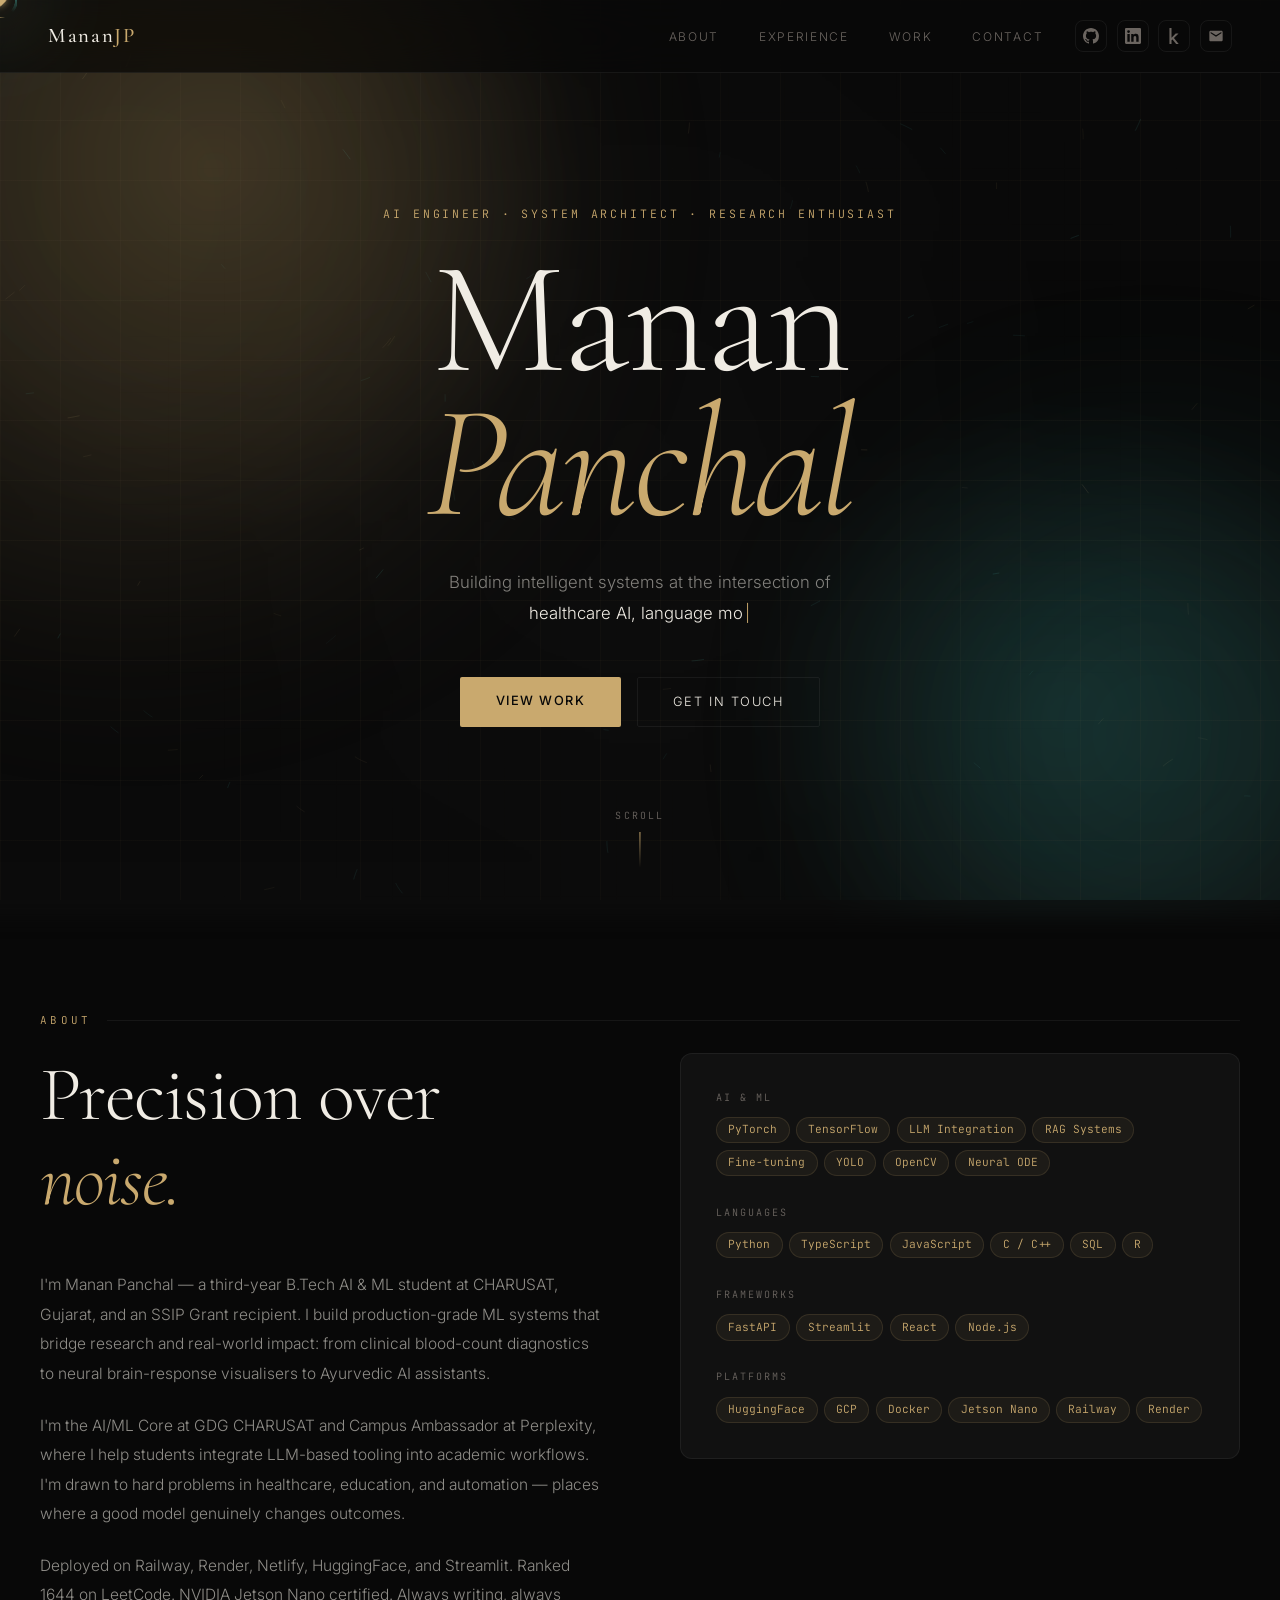
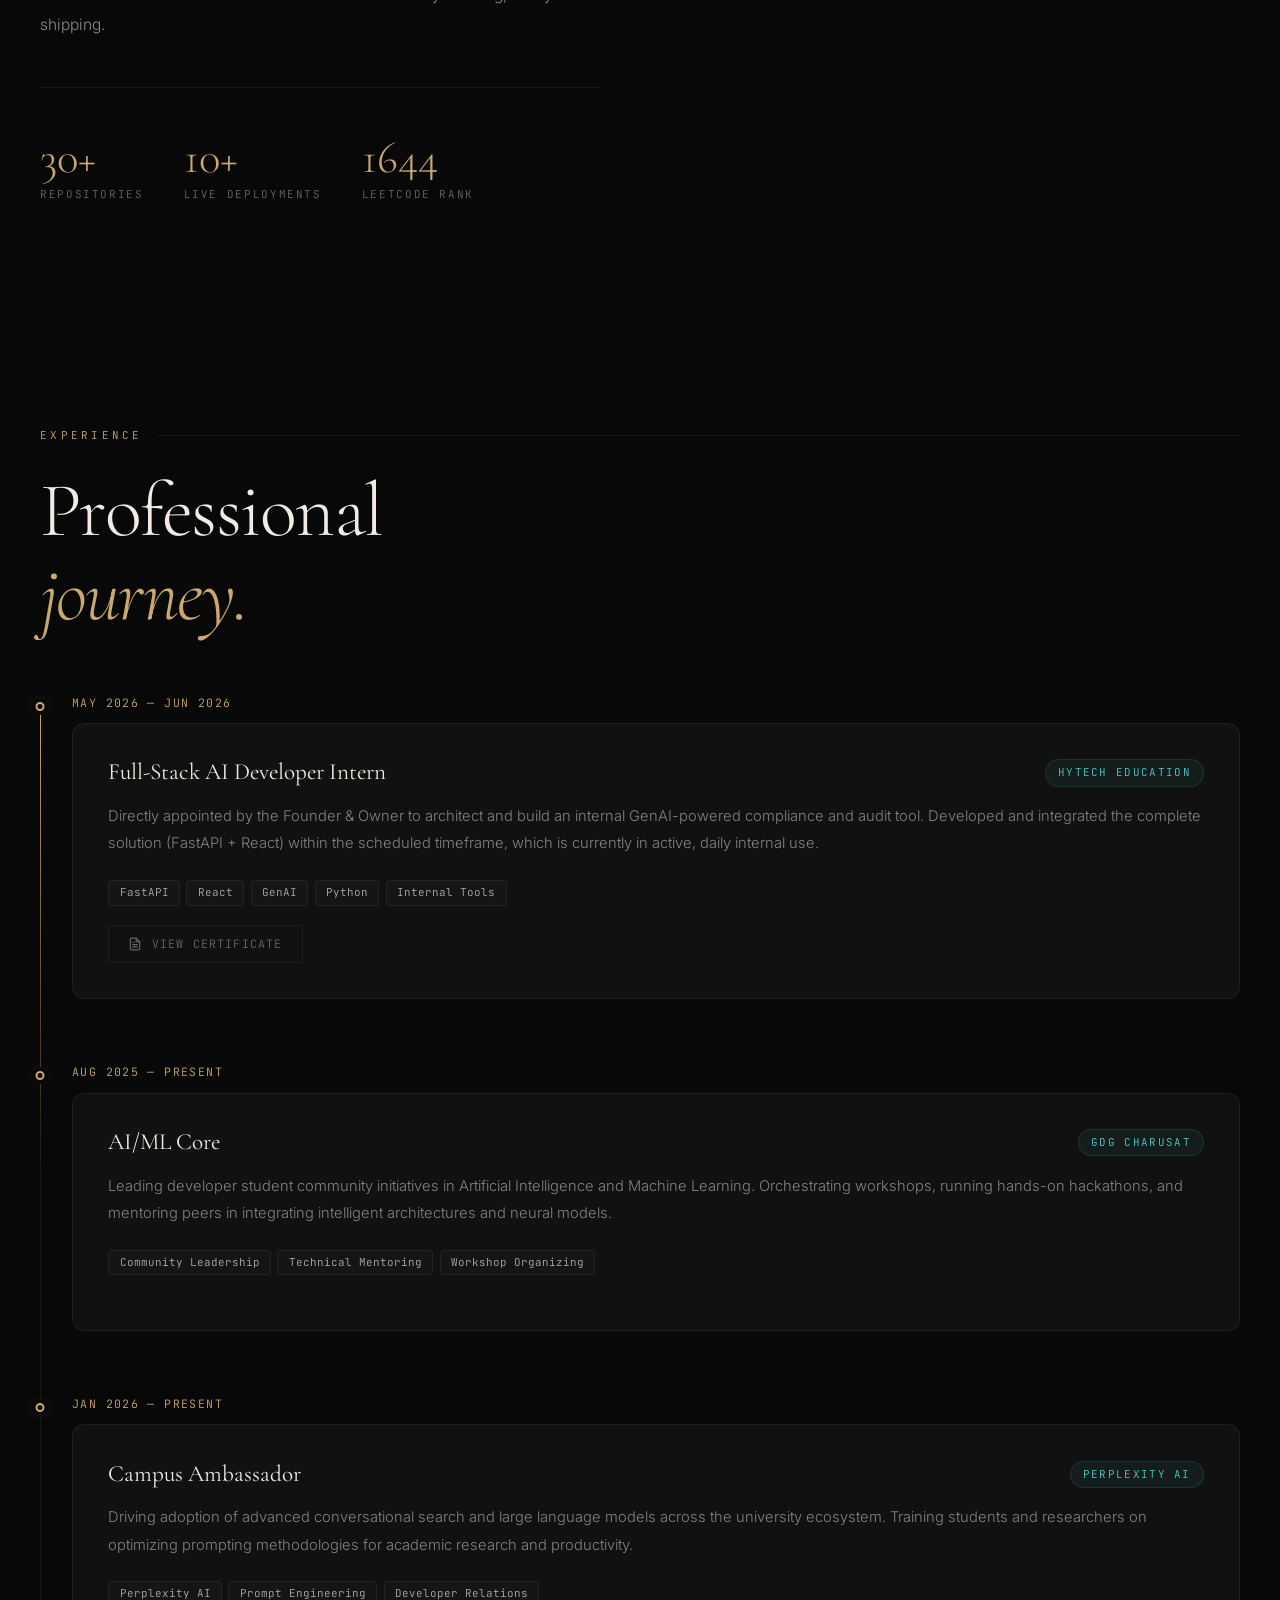
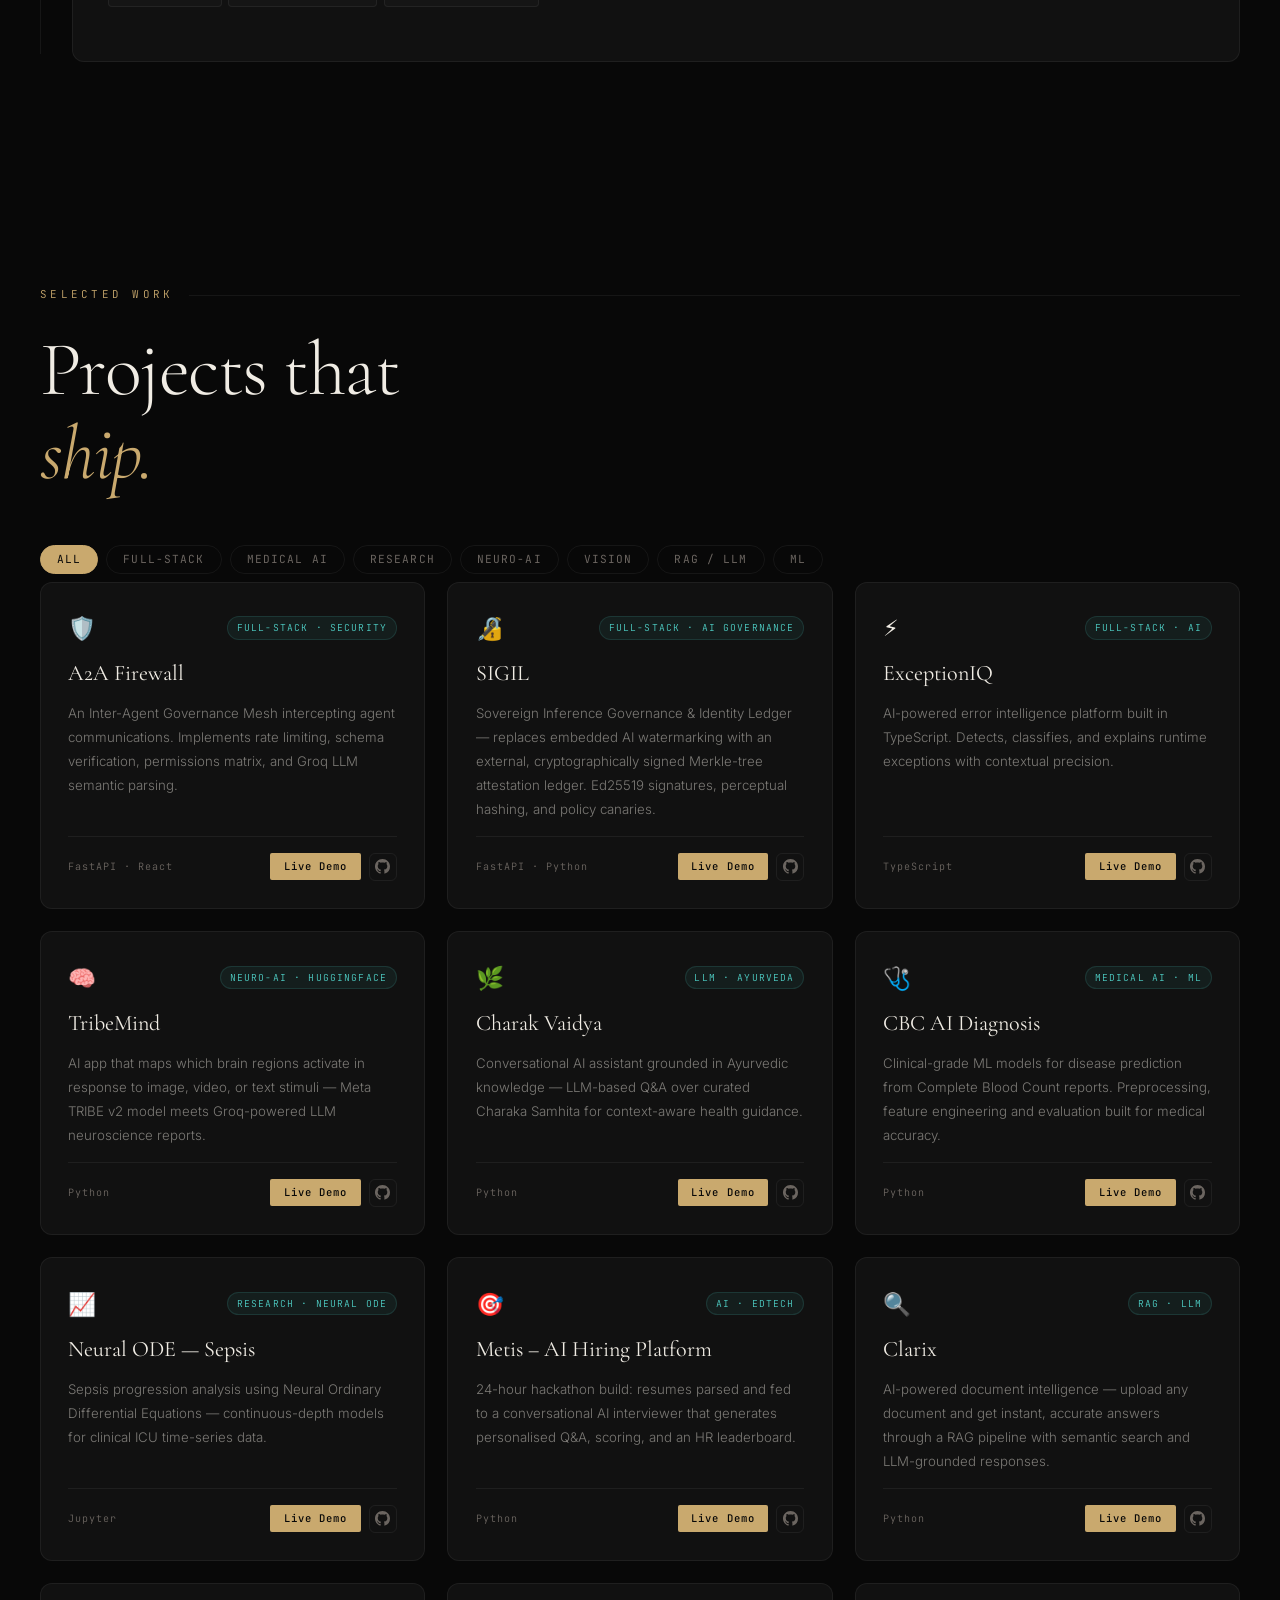
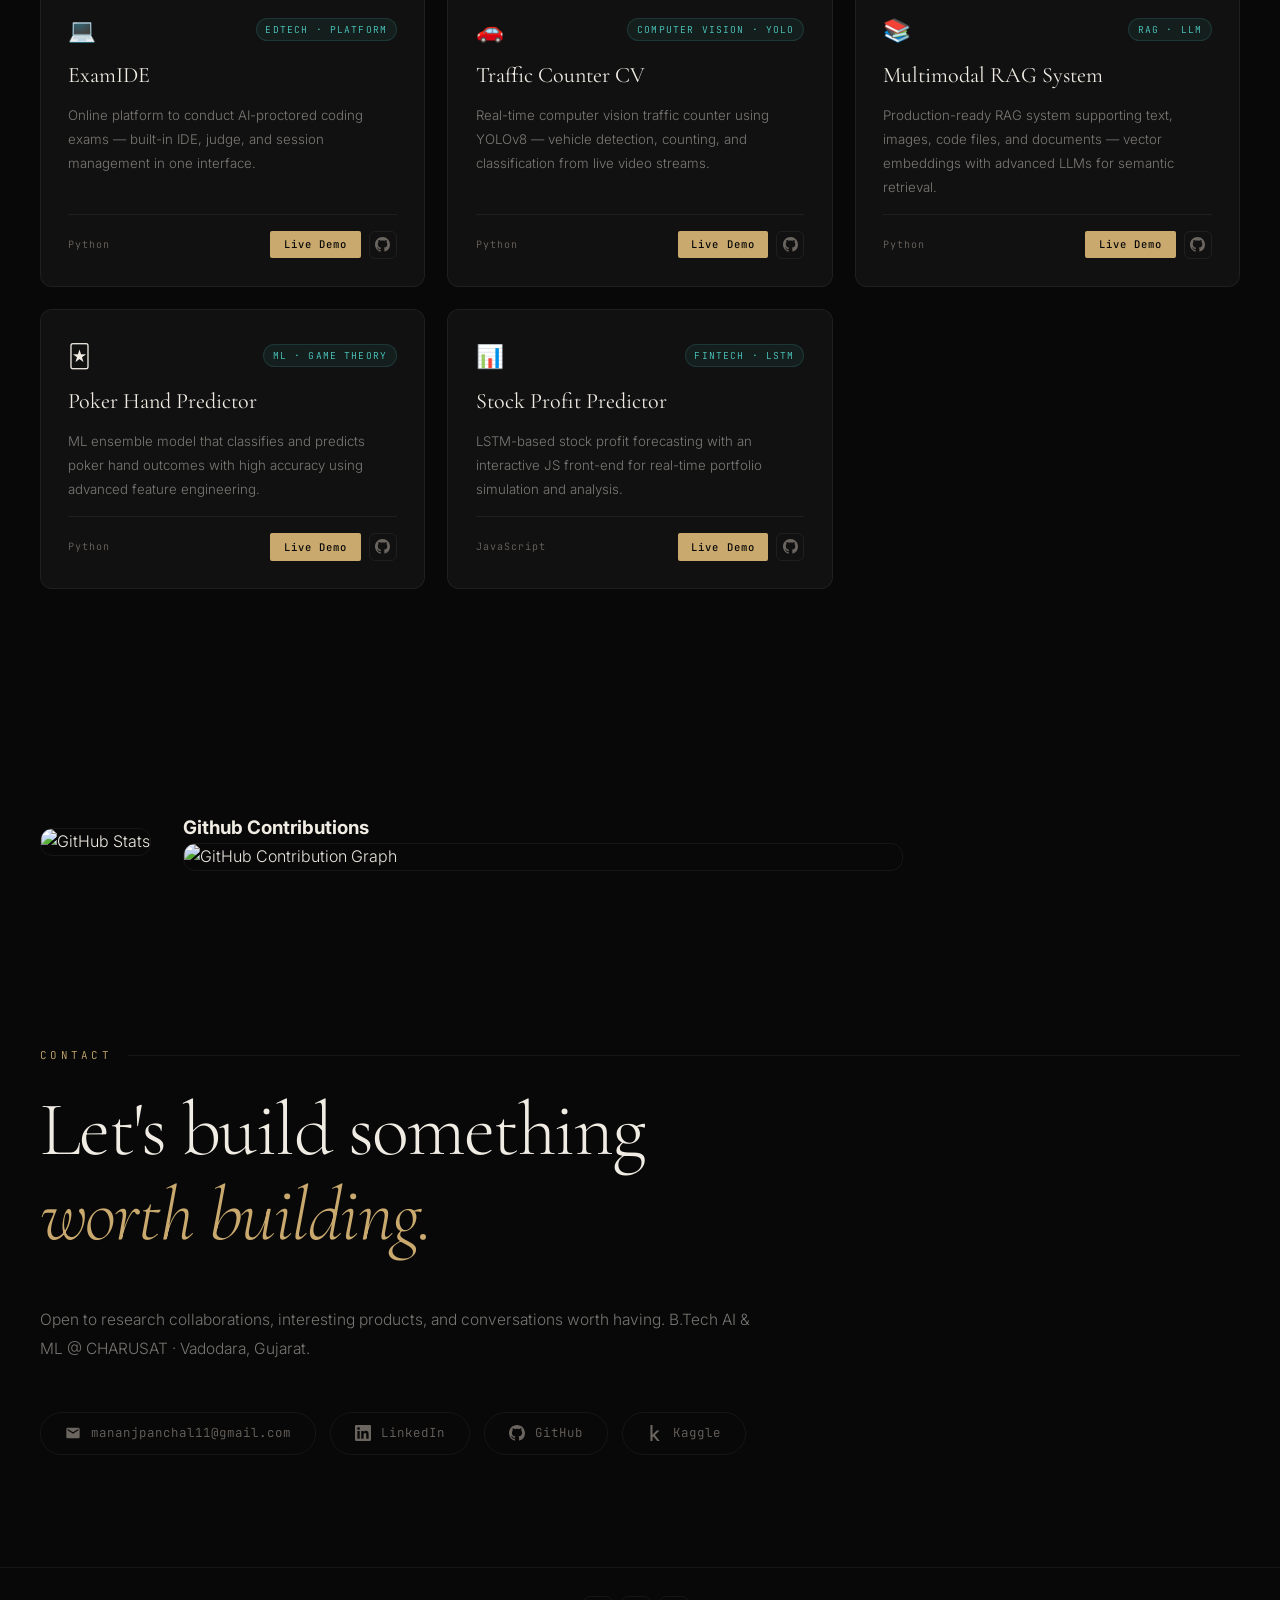
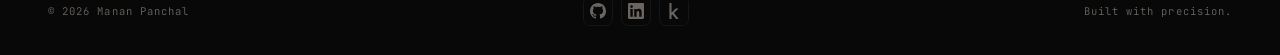
==== index.html @ 430de94e "feat: redesign cursor with rotating diamond shapes and fading particle trail" ====
<!DOCTYPE html>
<html lang="en">
<head>
  <meta charset="UTF-8"/>
  <meta name="viewport" content="width=device-width, initial-scale=1.0"/>
  <title>Manan Panchal — AI Engineer</title>
  <link rel="preconnect" href="https://fonts.googleapis.com"/>
  <link rel="preconnect" href="https://fonts.gstatic.com" crossorigin/>
  <link href="https://fonts.googleapis.com/css2?family=Cormorant+Garamond:ital,wght@0,300;0,400;0,500;0,600;1,300;1,400&family=Inter:wght@300;400;500;600&family=JetBrains+Mono:wght@300;400&display=swap" rel="stylesheet"/>
  <link rel="stylesheet" href="assets/style.css"/>
</head>
<body>

  <!-- PRELOADER -->
  <div id="preloader">
    <div class="pre-inner">
      <div class="pre-monogram">MJP</div>
      <div class="pre-line"></div>
    </div>
  </div>

  <!-- CURSOR -->
  <div id="cursor-dot"></div>
  <div id="cursor-ring"></div>
  <div id="cursor-glow"></div>
  <canvas id="cursor-trail-canvas"></canvas>

  <!-- NAV -->
  <nav id="nav">
    <div class="nav-logo">Manan<span>JP</span></div>
    <ul class="nav-links">
      <li><a href="#about">About</a></li>
      <li><a href="#experience">Experience</a></li>
      <li><a href="#projects">Work</a></li>
      <li><a href="#contact">Contact</a></li>
    </ul>
    <div class="nav-social">
      <a href="https://github.com/mananjp" target="_blank" class="nav-icon-link" title="GitHub"><svg width="16" height="16" viewBox="0 0 24 24" fill="currentColor"><path d="M12 0C5.37 0 0 5.37 0 12c0 5.31 3.435 9.795 8.205 11.385.6.105.825-.255.825-.57 0-.285-.015-1.23-.015-2.235-3.015.555-3.795-.735-4.035-1.41-.135-.345-.72-1.41-1.23-1.695-.42-.225-1.02-.78-.015-.795.945-.015 1.62.87 1.845 1.23 1.08 1.815 2.805 1.305 3.495.99.105-.78.42-1.305.765-1.605-2.67-.3-5.46-1.335-5.46-5.925 0-1.305.465-2.385 1.23-3.225-.12-.3-.54-1.53.12-3.18 0 0 1.005-.315 3.3 1.23.96-.27 1.98-.405 3-.405s2.04.135 3 .405c2.295-1.56 3.3-1.23 3.3-1.23.66 1.65.24 2.88.12 3.18.765.84 1.23 1.905 1.23 3.225 0 4.605-2.805 5.625-5.475 5.925.435.375.81 1.095.81 2.22 0 1.605-.015 2.895-.015 3.3 0 .315.225.69.825.57A12.02 12.02 0 0 0 24 12c0-6.63-5.37-12-12-12z"/></svg></a>
      <a href="https://www.linkedin.com/in/manan-panchal-623516373/" target="_blank" class="nav-icon-link" title="LinkedIn"><svg width="16" height="16" viewBox="0 0 24 24" fill="currentColor"><path d="M20.447 20.452h-3.554v-5.569c0-1.328-.027-3.037-1.852-3.037-1.853 0-2.136 1.445-2.136 2.939v5.667H9.351V9h3.414v1.561h.046c.477-.9 1.637-1.85 3.37-1.85 3.601 0 4.267 2.37 4.267 5.455v6.286zM5.337 7.433a2.062 2.062 0 0 1-2.063-2.065 2.064 2.064 0 1 1 2.063 2.065zm1.782 13.019H3.555V9h3.564v11.452zM22.225 0H1.771C.792 0 0 .774 0 1.729v20.542C0 23.227.792 24 1.771 24h20.451C23.2 24 24 23.227 24 22.271V1.729C24 .774 23.2 0 22.222 0h.003z"/></svg></a>
      <a href="https://www.kaggle.com/mananpanchal18" target="_blank" class="nav-icon-link" title="Kaggle"><svg width="16" height="16" viewBox="0 0 24 24" fill="currentColor"><path d="M18.825 23.859c-.022.092-.117.141-.281.141h-3.139c-.187 0-.351-.082-.492-.248l-5.178-6.589-1.448 1.374v5.111c0 .235-.117.352-.351.352H5.505c-.236 0-.354-.117-.354-.352V.353c0-.233.118-.353.354-.353h2.431c.234 0 .351.12.351.353v14.343l6.203-6.272c.165-.165.33-.246.495-.246h3.239c.144 0 .236.06.285.18.046.149.034.255-.036.315l-6.555 6.344 6.836 8.507c.095.104.117.208.07.336z"/></svg></a>
      <a href="mailto:mananjpanchal11@gmail.com" class="nav-icon-link" title="Email"><svg width="16" height="16" viewBox="0 0 24 24" fill="currentColor"><path d="M20 4H4c-1.1 0-2 .9-2 2v12c0 1.1.9 2 2 2h16c1.1 0 2-.9 2-2V6c0-1.1-.9-2-2-2zm0 4l-8 5-8-5V6l8 5 8-5v2z"/></svg></a>
    </div>
    <div class="nav-progress" id="nav-progress"></div>
  </nav>

  <!-- HERO -->
  <section id="hero">
    <div class="hero-bg">
      <div class="hero-orb hero-orb-1"></div>
      <div class="hero-orb hero-orb-2"></div>
      <div class="hero-grid"></div>
      <canvas id="trajectory-canvas"></canvas>
    </div>
    <div class="hero-content">
      <p class="hero-eyebrow reveal">AI Engineer · System Architect · Research Enthusiast</p>
      <h1 class="hero-name reveal">
        <span class="name-line">Manan</span>
        <span class="name-line italic">Panchal</span>
      </h1>
      <p class="hero-tagline reveal">
        Building intelligent systems at the intersection of<br/>
        <em><span id="typewriter-text"></span><span class="typewriter-cursor">|</span></em>
      </p>
      <div class="hero-cta reveal">
        <a href="#projects" class="btn-primary">View Work</a>
        <a href="#contact" class="btn-ghost">Get in Touch</a>
      </div>
    </div>
    <!-- scroll indicator OUTSIDE hero-content, fixed at bottom of section -->
    <div class="hero-scroll" id="hero-scroll">
      <span>Scroll</span>
      <div class="scroll-line"></div>
    </div>
  </section>

  <!-- ABOUT -->
  <section id="about">
    <div class="container">
      <div class="section-label reveal">About</div>
      <div class="about-grid">
        <div class="about-left reveal">
          <h2 class="section-title">Precision over<br/><em>noise.</em></h2>
          <p class="about-body">
            I'm Manan Panchal — a third-year B.Tech AI &amp; ML student at CHARUSAT, Gujarat,
            and an SSIP Grant recipient. I build production-grade ML systems that bridge research 
            and real-world impact: from clinical blood-count diagnostics to neural brain-response 
            visualisers to Ayurvedic AI assistants.
          </p>
          <p class="about-body">
            I'm the AI/ML Core at GDG CHARUSAT and Campus Ambassador at Perplexity, 
            where I help students integrate LLM-based tooling into academic workflows. 
            I'm drawn to hard problems in healthcare, education, and automation — 
            places where a good model genuinely changes outcomes.
          </p>
          <p class="about-body">
            Deployed on Railway, Render, Netlify, HuggingFace, and Streamlit. 
            Ranked 1644 on LeetCode. NVIDIA Jetson Nano certified. 
            Always writing, always shipping.
          </p>
          <div class="about-stats">
            <div class="stat"><span class="stat-n">30+</span><span class="stat-l">Repositories</span></div>
            <div class="stat"><span class="stat-n">10+</span><span class="stat-l">Live Deployments</span></div>
            <div class="stat"><span class="stat-n">1644</span><span class="stat-l">LeetCode Rank</span></div>
          </div>
        </div>
        <div class="about-right reveal">
          <div class="skills-block">
            <div class="skill-group">
              <span class="skill-label">AI &amp; ML</span>
              <div class="skill-tags">
                <span>PyTorch</span><span>TensorFlow</span><span>LLM Integration</span>
                <span>RAG Systems</span><span>Fine-tuning</span><span>YOLO</span>
                <span>OpenCV</span><span>Neural ODE</span>
              </div>
            </div>
            <div class="skill-group">
              <span class="skill-label">Languages</span>
              <div class="skill-tags">
                <span>Python</span><span>TypeScript</span><span>JavaScript</span>
                <span>C / C++</span><span>SQL</span><span>R</span>
              </div>
            </div>
            <div class="skill-group">
              <span class="skill-label">Frameworks</span>
              <div class="skill-tags">
                <span>FastAPI</span><span>Streamlit</span><span>React</span><span>Node.js</span>
              </div>
            </div>
            <div class="skill-group">
              <span class="skill-label">Platforms</span>
              <div class="skill-tags">
                <span>HuggingFace</span><span>GCP</span><span>Docker</span>
                <span>Jetson Nano</span><span>Railway</span><span>Render</span>
              </div>
            </div>
          </div>
        </div>
      </div>
    </div>
  </section>

  <!-- EXPERIENCE -->
  <section id="experience">
    <div class="container">
      <div class="section-label reveal">Experience</div>
      <h2 class="section-title reveal">Professional<br/><em>journey.</em></h2>
      
      <div class="timeline">
        
        <div class="timeline-item reveal">
          <div class="timeline-date">May 2026 — Jun 2026</div>
          <div class="timeline-dot"></div>
          <div class="timeline-content">
            <div class="timeline-header">
              <h3 class="role-title">Full-Stack AI Developer Intern</h3>
              <span class="company-name">Hytech Education</span>
            </div>
            <p class="role-desc">
              Directly appointed by the Founder & Owner to architect and build an internal GenAI-powered compliance and audit tool. Developed and integrated the complete solution (FastAPI + React) within the scheduled timeframe, which is currently in active, daily internal use.
            </p>
            <div class="role-skills">
              <span>FastAPI</span><span>React</span><span>GenAI</span><span>Python</span><span>Internal Tools</span>
            </div>
            <a href="https://drive.google.com/file/d/1mhoMaLVXOAMgnhb_8Mvf5dLk30owRSHE/view?usp=sharing" target="_blank" class="btn-cert">
              <svg width="14" height="14" viewBox="0 0 24 24" fill="none" stroke="currentColor" stroke-width="2" stroke-linecap="round" stroke-linejoin="round"><path d="M14 2H6a2 2 0 0 0-2 2v16a2 2 0 0 0 2 2h12a2 2 0 0 0 2-2V8z"/><polyline points="14 2 14 8 20 8"/><line x1="16" y1="13" x2="8" y2="13"/><line x1="16" y1="17" x2="8" y2="17"/><polyline points="10 9 9 9 8 9"/></svg>
              View Certificate
            </a>
          </div>
        </div>

        <div class="timeline-item reveal">
          <div class="timeline-date">Aug 2025 — Present</div>
          <div class="timeline-dot"></div>
          <div class="timeline-content">
            <div class="timeline-header">
              <h3 class="role-title">AI/ML Core</h3>
              <span class="company-name">GDG CHARUSAT</span>
            </div>
            <p class="role-desc">
              Leading developer student community initiatives in Artificial Intelligence and Machine Learning. Orchestrating workshops, running hands-on hackathons, and mentoring peers in integrating intelligent architectures and neural models.
            </p>
            <div class="role-skills">
              <span>Community Leadership</span><span>Technical Mentoring</span><span>Workshop Organizing</span>
            </div>
          </div>
        </div>

        <div class="timeline-item reveal">
          <div class="timeline-date">Jan 2026 — Present</div>
          <div class="timeline-dot"></div>
          <div class="timeline-content">
            <div class="timeline-header">
              <h3 class="role-title">Campus Ambassador</h3>
              <span class="company-name">Perplexity AI</span>
            </div>
            <p class="role-desc">
              Driving adoption of advanced conversational search and large language models across the university ecosystem. Training students and researchers on optimizing prompting methodologies for academic research and productivity.
            </p>
            <div class="role-skills">
              <span>Perplexity AI</span><span>Prompt Engineering</span><span>Developer Relations</span>
            </div>
          </div>
        </div>

      </div>
    </div>
  </section>

  <!-- PROJECTS -->
  <section id="projects">
    <div class="container">
      <div class="section-label reveal">Selected Work</div>
      <h2 class="section-title reveal">Projects that<br/><em>ship.</em></h2>
      <div class="filter-bar reveal">
        <button class="filter-btn active" data-filter="all">All</button>
        <button class="filter-btn" data-filter="full-stack">Full-Stack</button>
        <button class="filter-btn" data-filter="medical">Medical AI</button>
        <button class="filter-btn" data-filter="research">Research</button>
        <button class="filter-btn" data-filter="neuro-ai">Neuro-AI</button>
        <button class="filter-btn" data-filter="computer">Vision</button>
        <button class="filter-btn" data-filter="rag">RAG / LLM</button>
        <button class="filter-btn" data-filter="ml">ML</button>
           <div class="projects-grid" id="projects-grid">
        
        <div class="project-card" data-category="full-stack" style="animation-delay:0.0s">
          <div class="card-inner">
            <div class="card-header">
              <span class="card-icon">🛡️</span>
              <span class="card-tag">Full-Stack · Security</span>
            </div>
            <h3 class="card-title">A2A Firewall</h3>
            <p class="card-desc">An Inter-Agent Governance Mesh intercepting agent communications. Implements rate limiting, schema verification, permissions matrix, and Groq LLM semantic parsing.</p>
            <div class="card-footer">
              <span class="card-lang">FastAPI · React</span>
              <div class="card-links">
                <a href="https://a2a-firewall.onrender.com/" target="_blank" class="btn-live">Live Demo</a>
                <a href="https://github.com/mananjp/a2a-firewall" target="_blank" class="btn-gh" aria-label="GitHub">
                  <svg width="15" height="15" viewBox="0 0 24 24" fill="currentColor"><path d="M12 0C5.37 0 0 5.37 0 12c0 5.31 3.435 9.795 8.205 11.385.6.105.825-.255.825-.57 0-.285-.015-1.23-.015-2.235-3.015.555-3.795-.735-4.035-1.41-.135-.345-.72-1.41-1.23-1.695-.42-.225-1.02-.78-.015-.795.945-.015 1.62.87 1.845 1.23 1.08 1.815 2.805 1.305 3.495.99.105-.78.42-1.305.765-1.605-2.67-.3-5.46-1.335-5.46-5.925 0-1.305.465-2.385 1.23-3.225-.12-.3-.54-1.53.12-3.18 0 0 1.005-.315 3.3 1.23.96-.27 1.98-.405 3-.405s2.04.135 3 .405c2.295-1.56 3.3-1.23 3.3-1.23.66 1.65.24 2.88.12 3.18.765.84 1.23 1.905 1.23 3.225 0 4.605-2.805 5.625-5.475 5.925.435.375.81 1.095.81 2.22 0 1.605-.015 2.895-.015 3.3 0 .315.225.69.825.57A12.02 12.02 0 0 0 24 12c0-6.63-5.37-12-12-12z"/></svg>
                </a>
              </div>
            </div>
          </div>
        </div>

        <div class="project-card" data-category="full-stack" style="animation-delay:0.06s">
          <div class="card-inner">
            <div class="card-header">
              <span class="card-icon">🔏</span>
              <span class="card-tag">Full-Stack · AI Governance</span>
            </div>
            <h3 class="card-title">SIGIL</h3>
            <p class="card-desc">Sovereign Inference Governance & Identity Ledger — replaces embedded AI watermarking with an external, cryptographically signed Merkle-tree attestation ledger. Ed25519 signatures, perceptual hashing, and policy canaries.</p>
            <div class="card-footer">
              <span class="card-lang">FastAPI · Python</span>
              <div class="card-links">
                <a href="https://sigil-project-latest.onrender.com/" target="_blank" class="btn-live">Live Demo</a>
                <a href="https://github.com/mananjp/sigil-project" target="_blank" class="btn-gh" aria-label="GitHub">
                  <svg width="15" height="15" viewBox="0 0 24 24" fill="currentColor"><path d="M12 0C5.37 0 0 5.37 0 12c0 5.31 3.435 9.795 8.205 11.385.6.105.825-.255.825-.57 0-.285-.015-1.23-.015-2.235-3.015.555-3.795-.735-4.035-1.41-.135-.345-.72-1.41-1.23-1.695-.42-.225-1.02-.78-.015-.795.945-.015 1.62.87 1.845 1.23 1.08 1.815 2.805 1.305 3.495.99.105-.78.42-1.305.765-1.605-2.67-.3-5.46-1.335-5.46-5.925 0-1.305.465-2.385 1.23-3.225-.12-.3-.54-1.53.12-3.18 0 0 1.005-.315 3.3 1.23.96-.27 1.98-.405 3-.405s2.04.135 3 .405c2.295-1.56 3.3-1.23 3.3-1.23.66 1.65.24 2.88.12 3.18.765.84 1.23 1.905 1.23 3.225 0 4.605-2.805 5.625-5.475 5.925.435.375.81 1.095.81 2.22 0 1.605-.015 2.895-.015 3.3 0 .315.225.69.825.57A12.02 12.02 0 0 0 24 12c0-6.63-5.37-12-12-12z"/></svg>
                </a>
              </div>
            </div>
          </div>
        </div>

        <div class="project-card" data-category="full-stack" style="animation-delay:0.12s">
          <div class="card-inner">
            <div class="card-header">
              <span class="card-icon">⚡</span>
              <span class="card-tag">Full-Stack · AI</span>
            </div>
            <h3 class="card-title">ExceptionIQ</h3>
            <p class="card-desc">AI-powered error intelligence platform built in TypeScript. Detects, classifies, and explains runtime exceptions with contextual precision.</p>
            <div class="card-footer">
              <span class="card-lang">TypeScript</span>
              <div class="card-links">
                <a href="https://exceptioniq.onrender.com/" target="_blank" class="btn-live">Live Demo</a>
                <a href="https://github.com/mananjp/exceptioniq" target="_blank" class="btn-gh" aria-label="GitHub">
                  <svg width="15" height="15" viewBox="0 0 24 24" fill="currentColor"><path d="M12 0C5.37 0 0 5.37 0 12c0 5.31 3.435 9.795 8.205 11.385.6.105.825-.255.825-.57 0-.285-.015-1.23-.015-2.235-3.015.555-3.795-.735-4.035-1.41-.135-.345-.72-1.41-1.23-1.695-.42-.225-1.02-.78-.015-.795.945-.015 1.62.87 1.845 1.23 1.08 1.815 2.805 1.305 3.495.99.105-.78.42-1.305.765-1.605-2.67-.3-5.46-1.335-5.46-5.925 0-1.305.465-2.385 1.23-3.225-.12-.3-.54-1.53.12-3.18 0 0 1.005-.315 3.3 1.23.96-.27 1.98-.405 3-.405s2.04.135 3 .405c2.295-1.56 3.3-1.23 3.3-1.23.66 1.65.24 2.88.12 3.18.765.84 1.23 1.905 1.23 3.225 0 4.605-2.805 5.625-5.475 5.925.435.375.81 1.095.81 2.22 0 1.605-.015 2.895-.015 3.3 0 .315.225.69.825.57A12.02 12.02 0 0 0 24 12c0-6.63-5.37-12-12-12z"/></svg>
                </a>
              </div>
            </div>
          </div>
        </div>

        <div class="project-card" data-category="neuro-ai" style="animation-delay:0.18s">
          <div class="card-inner">
            <div class="card-header">
              <span class="card-icon">🧠</span>
              <span class="card-tag">Neuro-AI · HuggingFace</span>
            </div>
            <h3 class="card-title">TribeMind</h3>
            <p class="card-desc">AI app that maps which brain regions activate in response to image, video, or text stimuli — Meta TRIBE v2 model meets Groq-powered LLM neuroscience reports.</p>
            <div class="card-footer">
              <span class="card-lang">Python</span>
              <div class="card-links">
                <a href="https://huggingface.co/spaces/Mananjp/Tribemind" target="_blank" class="btn-live">Live Demo</a>
                <a href="https://github.com/mananjp/tribemind" target="_blank" class="btn-gh" aria-label="GitHub">
                  <svg width="15" height="15" viewBox="0 0 24 24" fill="currentColor"><path d="M12 0C5.37 0 0 5.37 0 12c0 5.31 3.435 9.795 8.205 11.385.6.105.825-.255.825-.57 0-.285-.015-1.23-.015-2.235-3.015.555-3.795-.735-4.035-1.41-.135-.345-.72-1.41-1.23-1.695-.42-.225-1.02-.78-.015-.795.945-.015 1.62.87 1.845 1.23 1.08 1.815 2.805 1.305 3.495.99.105-.78.42-1.305.765-1.605-2.67-.3-5.46-1.335-5.46-5.925 0-1.305.465-2.385 1.23-3.225-.12-.3-.54-1.53.12-3.18 0 0 1.005-.315 3.3 1.23.96-.27 1.98-.405 3-.405s2.04.135 3 .405c2.295-1.56 3.3-1.23 3.3-1.23.66 1.65.24 2.88.12 3.18.765.84 1.23 1.905 1.23 3.225 0 4.605-2.805 5.625-5.475 5.925.435.375.81 1.095.81 2.22 0 1.605-.015 2.895-.015 3.3 0 .315.225.69.825.57A12.02 12.02 0 0 0 24 12c0-6.63-5.37-12-12-12z"/></svg>
                </a>
              </div>
            </div>
          </div>
        </div>

        <div class="project-card" data-category="rag" style="animation-delay:0.24s">
          <div class="card-inner">
            <div class="card-header">
              <span class="card-icon">🌿</span>
              <span class="card-tag">LLM · Ayurveda</span>
            </div>
            <h3 class="card-title">Charak Vaidya</h3>
            <p class="card-desc">Conversational AI assistant grounded in Ayurvedic knowledge — LLM-based Q&A over curated Charaka Samhita for context-aware health guidance.</p>
            <div class="card-footer">
              <span class="card-lang">Python</span>
              <div class="card-links">
                <a href="https://charaka-unified-production.up.railway.app/" target="_blank" class="btn-live">Live Demo</a>
                <a href="https://github.com/mananjp/Charak_Samhita" target="_blank" class="btn-gh" aria-label="GitHub">
                  <svg width="15" height="15" viewBox="0 0 24 24" fill="currentColor"><path d="M12 0C5.37 0 0 5.37 0 12c0 5.31 3.435 9.795 8.205 11.385.6.105.825-.255.825-.57 0-.285-.015-1.23-.015-2.235-3.015.555-3.795-.735-4.035-1.41-.135-.345-.72-1.41-1.23-1.695-.42-.225-1.02-.78-.015-.795.945-.015 1.62.87 1.845 1.23 1.08 1.815 2.805 1.305 3.495.99.105-.78.42-1.305.765-1.605-2.67-.3-5.46-1.335-5.46-5.925 0-1.305.465-2.385 1.23-3.225-.12-.3-.54-1.53.12-3.18 0 0 1.005-.315 3.3 1.23.96-.27 1.98-.405 3-.405s2.04.135 3 .405c2.295-1.56 3.3-1.23 3.3-1.23.66 1.65.24 2.88.12 3.18.765.84 1.23 1.905 1.23 3.225 0 4.605-2.805 5.625-5.475 5.925.435.375.81 1.095.81 2.22 0 1.605-.015 2.895-.015 3.3 0 .315.225.69.825.57A12.02 12.02 0 0 0 24 12c0-6.63-5.37-12-12-12z"/></svg>
                </a>
              </div>
            </div>
          </div>
        </div>

        <div class="project-card" data-category="medical" style="animation-delay:0.30s">
          <div class="card-inner">
            <div class="card-header">
              <span class="card-icon">🩺</span>
              <span class="card-tag">Medical AI · ML</span>
            </div>
            <h3 class="card-title">CBC AI Diagnosis</h3>
            <p class="card-desc">Clinical-grade ML models for disease prediction from Complete Blood Count reports. Preprocessing, feature engineering and evaluation built for medical accuracy.</p>
            <div class="card-footer">
              <span class="card-lang">Python</span>
              <div class="card-links">
                <a href="https://check-wise.netlify.app/" target="_blank" class="btn-live">Live Demo</a>
                <a href="https://github.com/mananjp/CBC-diagnosis" target="_blank" class="btn-gh" aria-label="GitHub">
                  <svg width="15" height="15" viewBox="0 0 24 24" fill="currentColor"><path d="M12 0C5.37 0 0 5.37 0 12c0 5.31 3.435 9.795 8.205 11.385.6.105.825-.255.825-.57 0-.285-.015-1.23-.015-2.235-3.015.555-3.795-.735-4.035-1.41-.135-.345-.72-1.41-1.23-1.695-.42-.225-1.02-.78-.015-.795.945-.015 1.62.87 1.845 1.23 1.08 1.815 2.805 1.305 3.495.99.105-.78.42-1.305.765-1.605-2.67-.3-5.46-1.335-5.46-5.925 0-1.305.465-2.385 1.23-3.225-.12-.3-.54-1.53.12-3.18 0 0 1.005-.315 3.3 1.23.96-.27 1.98-.405 3-.405s2.04.135 3 .405c2.295-1.56 3.3-1.23 3.3-1.23.66 1.65.24 2.88.12 3.18.765.84 1.23 1.905 1.23 3.225 0 4.605-2.805 5.625-5.475 5.925.435.375.81 1.095.81 2.22 0 1.605-.015 2.895-.015 3.3 0 .315.225.69.825.57A12.02 12.02 0 0 0 24 12c0-6.63-5.37-12-12-12z"/></svg>
                </a>
              </div>
            </div>
          </div>
        </div>

        <div class="project-card" data-category="research" style="animation-delay:0.36s">
          <div class="card-inner">
            <div class="card-header">
              <span class="card-icon">📈</span>
              <span class="card-tag">Research · Neural ODE</span>
            </div>
            <h3 class="card-title">Neural ODE — Sepsis</h3>
            <p class="card-desc">Sepsis progression analysis using Neural Ordinary Differential Equations — continuous-depth models for clinical ICU time-series data.</p>
            <div class="card-footer">
              <span class="card-lang">Jupyter</span>
              <div class="card-links">
                <a href="https://sepsisanalyisis.streamlit.app/" target="_blank" class="btn-live">Live Demo</a>
                <a href="https://github.com/mananjp/neural_ode" target="_blank" class="btn-gh" aria-label="GitHub">
                  <svg width="15" height="15" viewBox="0 0 24 24" fill="currentColor"><path d="M12 0C5.37 0 0 5.37 0 12c0 5.31 3.435 9.795 8.205 11.385.6.105.825-.255.825-.57 0-.285-.015-1.23-.015-2.235-3.015.555-3.795-.735-4.035-1.41-.135-.345-.72-1.41-1.23-1.695-.42-.225-1.02-.78-.015-.795.945-.015 1.62.87 1.845 1.23 1.08 1.815 2.805 1.305 3.495.99.105-.78.42-1.305.765-1.605-2.67-.3-5.46-1.335-5.46-5.925 0-1.305.465-2.385 1.23-3.225-.12-.3-.54-1.53.12-3.18 0 0 1.005-.315 3.3 1.23.96-.27 1.98-.405 3-.405s2.04.135 3 .405c2.295-1.56 3.3-1.23 3.3-1.23.66 1.65.24 2.88.12 3.18.765.84 1.23 1.905 1.23 3.225 0 4.605-2.805 5.625-5.475 5.925.435.375.81 1.095.81 2.22 0 1.605-.015 2.895-.015 3.3 0 .315.225.69.825.57A12.02 12.02 0 0 0 24 12c0-6.63-5.37-12-12-12z"/></svg>
                </a>
              </div>
            </div>
          </div>
        </div>

        <div class="project-card" data-category="full-stack" style="animation-delay:0.42s">
          <div class="card-inner">
            <div class="card-header">
              <span class="card-icon">🎯</span>
              <span class="card-tag">AI · EdTech</span>
            </div>
            <h3 class="card-title">Metis – AI Hiring Platform</h3>
            <p class="card-desc">24-hour hackathon build: resumes parsed and fed to a conversational AI interviewer that generates personalised Q&A, scoring, and an HR leaderboard.</p>
            <div class="card-footer">
              <span class="card-lang">Python</span>
              <div class="card-links">
                <a href="https://metis-hire-1.onrender.com/" target="_blank" class="btn-live">Live Demo</a>
                <a href="https://github.com/Ansh-dhanani/metis" target="_blank" class="btn-gh" aria-label="GitHub"><svg width="15" height="15" viewBox="0 0 24 24" fill="currentColor"><path d="M12 0C5.37 0 0 5.37 0 12c0 5.31 3.435 9.795 8.205 11.385.6.105.825-.255.825-.57 0-.285-.015-1.23-.015-2.235-3.015.555-3.795-.735-4.035-1.41-.135-.345-.72-1.41-1.23-1.695-.42-.225-1.02-.78-.015-.795.945-.015 1.62.87 1.845 1.23 1.08 1.815 2.805 1.305 3.495.99.105-.78.42-1.305.765-1.605-2.67-.3-5.46-1.335-5.46-5.925 0-1.305.465-2.385 1.23-3.225-.12-.3-.54-1.53.12-3.18 0 0 1.005-.315 3.3 1.23.96-.27 1.98-.405 3-.405s2.04.135 3 .405c2.295-1.56 3.3-1.23 3.3-1.23.66 1.65.24 2.88.12 3.18.765.84 1.23 1.905 1.23 3.225 0 4.605-2.805 5.625-5.475 5.925.435.375.81 1.095.81 2.22 0 1.605-.015 2.895-.015 3.3 0 .315.225.69.825.57A12.02 12.02 0 0 0 24 12c0-6.63-5.37-12-12-12z"/></svg></a>
              </div>
            </div>
          </div>
        </div>

        <div class="project-card" data-category="rag" style="animation-delay:0.48s">
          <div class="card-inner">
            <div class="card-header">
              <span class="card-icon">🔍</span>
              <span class="card-tag">RAG · LLM</span>
            </div>
            <h3 class="card-title">Clarix</h3>
            <p class="card-desc">AI-powered document intelligence — upload any document and get instant, accurate answers through a RAG pipeline with semantic search and LLM-grounded responses.</p>
            <div class="card-footer">
              <span class="card-lang">Python</span>
              <div class="card-links">
                <a href="https://clarix-l4f5.onrender.com/" target="_blank" class="btn-live">Live Demo</a>
                <a href="https://github.com/mananjp/Clarix" target="_blank" class="btn-gh" aria-label="GitHub"><svg width="15" height="15" viewBox="0 0 24 24" fill="currentColor"><path d="M12 0C5.37 0 0 5.37 0 12c0 5.31 3.435 9.795 8.205 11.385.6.105.825-.255.825-.57 0-.285-.015-1.23-.015-2.235-3.015.555-3.795-.735-4.035-1.41-.135-.345-.72-1.41-1.23-1.695-.42-.225-1.02-.78-.015-.795.945-.015 1.62.87 1.845 1.23 1.08 1.815 2.805 1.305 3.495.99.105-.78.42-1.305.765-1.605-2.67-.3-5.46-1.335-5.46-5.925 0-1.305.465-2.385 1.23-3.225-.12-.3-.54-1.53.12-3.18 0 0 1.005-.315 3.3 1.23.96-.27 1.98-.405 3-.405s2.04.135 3 .405c2.295-1.56 3.3-1.23 3.3-1.23.66 1.65.24 2.88.12 3.18.765.84 1.23 1.905 1.23 3.225 0 4.605-2.805 5.625-5.475 5.925.435.375.81 1.095.81 2.22 0 1.605-.015 2.895-.015 3.3 0 .315.225.69.825.57A12.02 12.02 0 0 0 24 12c0-6.63-5.37-12-12-12z"/></svg></a>
              </div>
            </div>
          </div>
        </div>

        <div class="project-card" data-category="full-stack" style="animation-delay:0.54s">
          <div class="card-inner">
            <div class="card-header">
              <span class="card-icon">💻</span>
              <span class="card-tag">EdTech · Platform</span>
            </div>
            <h3 class="card-title">ExamIDE</h3>
            <p class="card-desc">Online platform to conduct AI-proctored coding exams — built-in IDE, judge, and session management in one interface.</p>
            <div class="card-footer">
              <span class="card-lang">Python</span>
              <div class="card-links">
                <a href="https://huggingface.co/spaces/Mananjp/examide" target="_blank" class="btn-live">Live Demo</a>
                <a href="https://github.com/mananjp/ExamIDE" target="_blank" class="btn-gh" aria-label="GitHub">
                  <svg width="15" height="15" viewBox="0 0 24 24" fill="currentColor"><path d="M12 0C5.37 0 0 5.37 0 12c0 5.31 3.435 9.795 8.205 11.385.6.105.825-.255.825-.57 0-.285-.015-1.23-.015-2.235-3.015.555-3.795-.735-4.035-1.41-.135-.345-.72-1.41-1.23-1.695-.42-.225-1.02-.78-.015-.795.945-.015 1.62.87 1.845 1.23 1.08 1.815 2.805 1.305 3.495.99.105-.78.42-1.305.765-1.605-2.67-.3-5.46-1.335-5.46-5.925 0-1.305.465-2.385 1.23-3.225-.12-.3-.54-1.53.12-3.18 0 0 1.005-.315 3.3 1.23.96-.27 1.98-.405 3-.405s2.04.135 3 .405c2.295-1.56 3.3-1.23 3.3-1.23.66 1.65.24 2.88.12 3.18.765.84 1.23 1.905 1.23 3.225 0 4.605-2.805 5.625-5.475 5.925.435.375.81 1.095.81 2.22 0 1.605-.015 2.895-.015 3.3 0 .315.225.69.825.57A12.02 12.02 0 0 0 24 12c0-6.63-5.37-12-12-12z"/></svg>
                </a>
              </div>
            </div>
          </div>
        </div>

        <div class="project-card" data-category="computer" style="animation-delay:0.60s">
          <div class="card-inner">
            <div class="card-header">
              <span class="card-icon">🚗</span>
              <span class="card-tag">Computer Vision · YOLO</span>
            </div>
            <h3 class="card-title">Traffic Counter CV</h3>
            <p class="card-desc">Real-time computer vision traffic counter using YOLOv8 — vehicle detection, counting, and classification from live video streams.</p>
            <div class="card-footer">
              <span class="card-lang">Python</span>
              <div class="card-links">
                <a href="https://traffic-counter-cv.streamlit.app/" target="_blank" class="btn-live">Live Demo</a>
                <a href="https://github.com/mananjp/Traffic_counter" target="_blank" class="btn-gh" aria-label="GitHub">
                  <svg width="15" height="15" viewBox="0 0 24 24" fill="currentColor"><path d="M12 0C5.37 0 0 5.37 0 12c0 5.31 3.435 9.795 8.205 11.385.6.105.825-.255.825-.57 0-.285-.015-1.23-.015-2.235-3.015.555-3.795-.735-4.035-1.41-.135-.345-.72-1.41-1.23-1.695-.42-.225-1.02-.78-.015-.795.945-.015 1.62.87 1.845 1.23 1.08 1.815 2.805 1.305 3.495.99.105-.78.42-1.305.765-1.605-2.67-.3-5.46-1.335-5.46-5.925 0-1.305.465-2.385 1.23-3.225-.12-.3-.54-1.53.12-3.18 0 0 1.005-.315 3.3 1.23.96-.27 1.98-.405 3-.405s2.04.135 3 .405c2.295-1.56 3.3-1.23 3.3-1.23.66 1.65.24 2.88.12 3.18.765.84 1.23 1.905 1.23 3.225 0 4.605-2.805 5.625-5.475 5.925.435.375.81 1.095.81 2.22 0 1.605-.015 2.895-.015 3.3 0 .315.225.69.825.57A12.02 12.02 0 0 0 24 12c0-6.63-5.37-12-12-12z"/></svg>
                </a>
              </div>
            </div>
          </div>
        </div>

        <div class="project-card" data-category="rag" style="animation-delay:0.66s">
          <div class="card-inner">
            <div class="card-header">
              <span class="card-icon">📚</span>
              <span class="card-tag">RAG · LLM</span>
            </div>
            <h3 class="card-title">Multimodal RAG System</h3>
            <p class="card-desc">Production-ready RAG system supporting text, images, code files, and documents — vector embeddings with advanced LLMs for semantic retrieval.</p>
            <div class="card-footer">
              <span class="card-lang">Python</span>
              <div class="card-links">
                <a href="https://multimodalragsystem.streamlit.app/" target="_blank" class="btn-live">Live Demo</a>
                <a href="https://github.com/mananjp/Multimodal_RAG_System" target="_blank" class="btn-gh" aria-label="GitHub">
                  <svg width="15" height="15" viewBox="0 0 24 24" fill="currentColor"><path d="M12 0C5.37 0 0 5.37 0 12c0 5.31 3.435 9.795 8.205 11.385.6.105.825-.255.825-.57 0-.285-.015-1.23-.015-2.235-3.015.555-3.795-.735-4.035-1.41-.135-.345-.72-1.41-1.23-1.695-.42-.225-1.02-.78-.015-.795.945-.015 1.62.87 1.845 1.23 1.08 1.815 2.805 1.305 3.495.99.105-.78.42-1.305.765-1.605-2.67-.3-5.46-1.335-5.46-5.925 0-1.305.465-2.385 1.23-3.225-.12-.3-.54-1.53.12-3.18 0 0 1.005-.315 3.3 1.23.96-.27 1.98-.405 3-.405s2.04.135 3 .405c2.295-1.56 3.3-1.23 3.3-1.23.66 1.65.24 2.88.12 3.18.765.84 1.23 1.905 1.23 3.225 0 4.605-2.805 5.625-5.475 5.925.435.375.81 1.095.81 2.22 0 1.605-.015 2.895-.015 3.3 0 .315.225.69.825.57A12.02 12.02 0 0 0 24 12c0-6.63-5.37-12-12-12z"/></svg>
                </a>
              </div>
            </div>
          </div>
        </div>

        <div class="project-card" data-category="ml" style="animation-delay:0.72s">
          <div class="card-inner">
            <div class="card-header">
              <span class="card-icon">🃏</span>
              <span class="card-tag">ML · Game Theory</span>
            </div>
            <h3 class="card-title">Poker Hand Predictor</h3>
            <p class="card-desc">ML ensemble model that classifies and predicts poker hand outcomes with high accuracy using advanced feature engineering.</p>
            <div class="card-footer">
              <span class="card-lang">Python</span>
              <div class="card-links">
                <a href="https://pokerhandpredictor.streamlit.app/" target="_blank" class="btn-live">Live Demo</a>
                <a href="https://github.com/mananjp/Poker_Hand_Predictor" target="_blank" class="btn-gh" aria-label="GitHub">
                  <svg width="15" height="15" viewBox="0 0 24 24" fill="currentColor"><path d="M12 0C5.37 0 0 5.37 0 12c0 5.31 3.435 9.795 8.205 11.385.6.105.825-.255.825-.57 0-.285-.015-1.23-.015-2.235-3.015.555-3.795-.735-4.035-1.41-.135-.345-.72-1.41-1.23-1.695-.42-.225-1.02-.78-.015-.795.945-.015 1.62.87 1.845 1.23 1.08 1.815 2.805 1.305 3.495.99.105-.78.42-1.305.765-1.605-2.67-.3-5.46-1.335-5.46-5.925 0-1.305.465-2.385 1.23-3.225-.12-.3-.54-1.53.12-3.18 0 0 1.005-.315 3.3 1.23.96-.27 1.98-.405 3-.405s2.04.135 3 .405c2.295-1.56 3.3-1.23 3.3-1.23.66 1.65.24 2.88.12 3.18.765.84 1.23 1.905 1.23 3.225 0 4.605-2.805 5.625-5.475 5.925.435.375.81 1.095.81 2.22 0 1.605-.015 2.895-.015 3.3 0 .315.225.69.825.57A12.02 12.02 0 0 0 24 12c0-6.63-5.37-12-12-12z"/></svg>
                </a>
              </div>
            </div>
          </div>
        </div>

        <div class="project-card" data-category="ml" style="animation-delay:0.78s">
          <div class="card-inner">
            <div class="card-header">
              <span class="card-icon">📊</span>
              <span class="card-tag">FinTech · LSTM</span>
            </div>
            <h3 class="card-title">Stock Profit Predictor</h3>
            <p class="card-desc">LSTM-based stock profit forecasting with an interactive JS front-end for real-time portfolio simulation and analysis.</p>
            <div class="card-footer">
              <span class="card-lang">JavaScript</span>
              <div class="card-links">
                <a href="https://stockpredicti0n.netlify.app/" target="_blank" class="btn-live">Live Demo</a>
                <a href="https://github.com/mananjp/Stock_profit_predictor" target="_blank" class="btn-gh" aria-label="GitHub">
                  <svg width="15" height="15" viewBox="0 0 24 24" fill="currentColor"><path d="M12 0C5.37 0 0 5.37 0 12c0 5.31 3.435 9.795 8.205 11.385.6.105.825-.255.825-.57 0-.285-.015-1.23-.015-2.235-3.015.555-3.795-.735-4.035-1.41-.135-.345-.72-1.41-1.23-1.695-.42-.225-1.02-.78-.015-.795.945-.015 1.62.87 1.845 1.23 1.08 1.815 2.805 1.305 3.495.99.105-.78.42-1.305.765-1.605-2.67-.3-5.46-1.335-5.46-5.925 0-1.305.465-2.385 1.23-3.225-.12-.3-.54-1.53.12-3.18 0 0 1.005-.315 3.3 1.23.96-.27 1.98-.405 3-.405s2.04.135 3 .405c2.295-1.56 3.3-1.23 3.3-1.23.66 1.65.24 2.88.12 3.18.765.84 1.23 1.905 1.23 3.225 0 4.605-2.805 5.625-5.475 5.925.435.375.81 1.095.81 2.22 0 1.605-.015 2.895-.015 3.3 0 .315.225.69.825.57A12.02 12.02 0 0 0 24 12c0-6.63-5.37-12-12-12z"/></svg>
                </a>
              </div>
            </div>
          </div>
        </div>
      </div>
    </div>
  </section>

  <!-- GITHUB STATS -->
  <section id="stats">
  <div class="container">
    <div class="stats-band reveal">
      <div class="stats-item">
        <img src="https://github-readme-stats.vercel.app/api?username=mananjp&show_icons=true&theme=dark&bg_color=0d0d0d&title_color=c9a96e&text_color=a0a0a0&icon_color=c9a96e&border_color=1a1a1a" alt="GitHub Stats" class="gh-stat-img" loading="lazy"/>
      </div>
      <div class="stats-item stats-item--wide">
        <h3>Github Contributions</h3>
        <img src="https://ghchart.rshah.org/c9a96e/mananjp" alt="GitHub Contribution Graph" class="gh-stat-img gh-contrib-img" loading="lazy"/>
      </div>
    </div>
  </div>
</section>

  <!-- CONTACT -->
  <section id="contact">
    <div class="container">
      <div class="section-label reveal">Contact</div>
      <div class="contact-inner reveal">
        <h2 class="section-title">Let's build something<br/><em>worth building.</em></h2>
        <p class="contact-sub">Open to research collaborations, interesting products, and conversations worth having. B.Tech AI &amp; ML @ CHARUSAT · Vadodara, Gujarat.</p>
        <div class="contact-links">
          <a href="mailto:mananjpanchal11@gmail.com" class="contact-pill">
            <svg width="16" height="16" viewBox="0 0 24 24" fill="currentColor"><path d="M20 4H4c-1.1 0-2 .9-2 2v12c0 1.1.9 2 2 2h16c1.1 0 2-.9 2-2V6c0-1.1-.9-2-2-2zm0 4l-8 5-8-5V6l8 5 8-5v2z"/></svg>
            mananjpanchal11@gmail.com
          </a>
          <a href="https://www.linkedin.com/in/manan-panchal-623516373/" target="_blank" class="contact-pill">
            <svg width="16" height="16" viewBox="0 0 24 24" fill="currentColor"><path d="M20.447 20.452h-3.554v-5.569c0-1.328-.027-3.037-1.852-3.037-1.853 0-2.136 1.445-2.136 2.939v5.667H9.351V9h3.414v1.561h.046c.477-.9 1.637-1.85 3.37-1.85 3.601 0 4.267 2.37 4.267 5.455v6.286zM5.337 7.433a2.062 2.062 0 0 1-2.063-2.065 2.064 2.064 0 1 1 2.063 2.065zm1.782 13.019H3.555V9h3.564v11.452zM22.225 0H1.771C.792 0 0 .774 0 1.729v20.542C0 23.227.792 24 1.771 24h20.451C23.2 24 24 23.227 24 22.271V1.729C24 .774 23.2 0 22.222 0h.003z"/></svg>
            LinkedIn
          </a>
          <a href="https://github.com/mananjp" target="_blank" class="contact-pill">
            <svg width="16" height="16" viewBox="0 0 24 24" fill="currentColor"><path d="M12 0C5.37 0 0 5.37 0 12c0 5.31 3.435 9.795 8.205 11.385.6.105.825-.255.825-.57 0-.285-.015-1.23-.015-2.235-3.015.555-3.795-.735-4.035-1.41-.135-.345-.72-1.41-1.23-1.695-.42-.225-1.02-.78-.015-.795.945-.015 1.62.87 1.845 1.23 1.08 1.815 2.805 1.305 3.495.99.105-.78.42-1.305.765-1.605-2.67-.3-5.46-1.335-5.46-5.925 0-1.305.465-2.385 1.23-3.225-.12-.3-.54-1.53.12-3.18 0 0 1.005-.315 3.3 1.23.96-.27 1.98-.405 3-.405s2.04.135 3 .405c2.295-1.56 3.3-1.23 3.3-1.23.66 1.65.24 2.88.12 3.18.765.84 1.23 1.905 1.23 3.225 0 4.605-2.805 5.625-5.475 5.925.435.375.81 1.095.81 2.22 0 1.605-.015 2.895-.015 3.3 0 .315.225.69.825.57A12.02 12.02 0 0 0 24 12c0-6.63-5.37-12-12-12z"/></svg>
            GitHub
          </a>
          <a href="https://www.kaggle.com/mananpanchal18" target="_blank" class="contact-pill">
            <svg width="16" height="16" viewBox="0 0 24 24" fill="currentColor"><path d="M18.825 23.859c-.022.092-.117.141-.281.141h-3.139c-.187 0-.351-.082-.492-.248l-5.178-6.589-1.448 1.374v5.111c0 .235-.117.352-.351.352H5.505c-.236 0-.354-.117-.354-.352V.353c0-.233.118-.353.354-.353h2.431c.234 0 .351.12.351.353v14.343l6.203-6.272c.165-.165.33-.246.495-.246h3.239c.144 0 .236.06.285.18.046.149.034.255-.036.315l-6.555 6.344 6.836 8.507c.095.104.117.208.07.336z"/></svg>
            Kaggle
          </a>
        </div>
      </div>
    </div>
  </section>

  <footer>
    <div class="footer-inner">
      <span class="footer-mono">© 2026 Manan Panchal</span>
      <div class="footer-socials">
        <a href="https://github.com/mananjp" target="_blank" class="footer-link"><svg width="16" height="16" viewBox="0 0 24 24" fill="currentColor"><path d="M12 0C5.37 0 0 5.37 0 12c0 5.31 3.435 9.795 8.205 11.385.6.105.825-.255.825-.57 0-.285-.015-1.23-.015-2.235-3.015.555-3.795-.735-4.035-1.41-.135-.345-.72-1.41-1.23-1.695-.42-.225-1.02-.78-.015-.795.945-.015 1.62.87 1.845 1.23 1.08 1.815 2.805 1.305 3.495.99.105-.78.42-1.305.765-1.605-2.67-.3-5.46-1.335-5.46-5.925 0-1.305.465-2.385 1.23-3.225-.12-.3-.54-1.53.12-3.18 0 0 1.005-.315 3.3 1.23.96-.27 1.98-.405 3-.405s2.04.135 3 .405c2.295-1.56 3.3-1.23 3.3-1.23.66 1.65.24 2.88.12 3.18.765.84 1.23 1.905 1.23 3.225 0 4.605-2.805 5.625-5.475 5.925.435.375.81 1.095.81 2.22 0 1.605-.015 2.895-.015 3.3 0 .315.225.69.825.57A12.02 12.02 0 0 0 24 12c0-6.63-5.37-12-12-12z"/></svg></a>
        <a href="https://www.linkedin.com/in/manan-panchal-623516373/" target="_blank" class="footer-link"><svg width="16" height="16" viewBox="0 0 24 24" fill="currentColor"><path d="M20.447 20.452h-3.554v-5.569c0-1.328-.027-3.037-1.852-3.037-1.853 0-2.136 1.445-2.136 2.939v5.667H9.351V9h3.414v1.561h.046c.477-.9 1.637-1.85 3.37-1.85 3.601 0 4.267 2.37 4.267 5.455v6.286zM5.337 7.433a2.062 2.062 0 0 1-2.063-2.065 2.064 2.064 0 1 1 2.063 2.065zm1.782 13.019H3.555V9h3.564v11.452zM22.225 0H1.771C.792 0 0 .774 0 1.729v20.542C0 23.227.792 24 1.771 24h20.451C23.2 24 24 23.227 24 22.271V1.729C24 .774 23.2 0 22.222 0h.003z"/></svg></a>
        <a href="https://www.kaggle.com/mananpanchal18" target="_blank" class="footer-link"><svg width="16" height="16" viewBox="0 0 24 24" fill="currentColor"><path d="M18.825 23.859c-.022.092-.117.141-.281.141h-3.139c-.187 0-.351-.082-.492-.248l-5.178-6.589-1.448 1.374v5.111c0 .235-.117.352-.351.352H5.505c-.236 0-.354-.117-.354-.352V.353c0-.233.118-.353.354-.353h2.431c.234 0 .351.12.351.353v14.343l6.203-6.272c.165-.165.33-.246.495-.246h3.239c.144 0 .236.06.285.18.046.149.034.255-.036.315l-6.555 6.344 6.836 8.507c.095.104.117.208.07.336z"/></svg></a>
      </div>
      <span class="footer-mono">Built with precision.</span>
    </div>
  </footer>

  <script src="assets/script.js"></script>
</body>
</html>
---- assets/style.css ----
:root {
  --bg:      #080808;
  --bg2:     #0d0d0d;
  --bg3:     #111111;
  --border:  rgba(255,255,255,0.06);
  --gold:    #c9a96e;
  --gold2:   #e8c98a;
  --teal:    #4ecdc4;
  --white:   #f0ece4;
  --muted:   #6b6560;
  --serif:   'Cormorant Garamond', Georgia, serif;
  --sans:    'Inter', system-ui, sans-serif;
  --mono:    'JetBrains Mono', monospace;
  --radius:  12px;
  --trans:   cubic-bezier(0.4, 0, 0.2, 1);
}
*, *::before, *::after { box-sizing: border-box; margin: 0; padding: 0; }
html { scroll-behavior: smooth; font-size: 16px; }
body {
  background: var(--bg);
  color: var(--white);
  font-family: var(--sans);
  font-weight: 300;
  line-height: 1.6;
  overflow-x: hidden;
  cursor: none;
}

body::before,
body::after {
  content: "";
  position: fixed;
  inset: 0;
  pointer-events: none;
  z-index: -3;
}

body::before {
  background:
    radial-gradient(circle at 18% 20%, rgba(201,169,110,0.18), transparent 28%),
    radial-gradient(circle at 82% 78%, rgba(78,205,196,0.10), transparent 24%),
    radial-gradient(circle at 50% 50%, rgba(255,255,255,0.02), transparent 55%),
    linear-gradient(180deg, #0a0a0a 0%, #080808 45%, #0b0b0b 100%);
  filter: blur(8px) saturate(110%);
  transform: scale(1.04);
}

body::after {
  background-image:
    linear-gradient(rgba(201,169,110,0.025) 1px, transparent 1px),
    linear-gradient(90deg, rgba(201,169,110,0.025) 1px, transparent 1px);
  background-size: 56px 56px;
  mask-image: radial-gradient(circle at center, black 35%, transparent 90%);
  opacity: 0.35;
}

::-webkit-scrollbar { width: 3px; }
::-webkit-scrollbar-track { background: var(--bg); }
::-webkit-scrollbar-thumb { background: var(--gold); border-radius: 2px; }

/* CURSOR */
#cursor-dot,
#cursor-ring,
#cursor-glow {
  position: fixed;
  top: 0;
  left: 0;
  pointer-events: none;
  transform: translate(-50%, -50%);
  z-index: 9999;
}

/* Core — small rotating diamond with a pulsing core */
#cursor-dot {
  width: 10px;
  height: 10px;
  background: var(--gold);
  border-radius: 2px;
  transform: translate(-50%, -50%) rotate(45deg);
  box-shadow:
    0 0 6px rgba(201,169,110,0.6),
    0 0 14px rgba(201,169,110,0.2);
  animation: cursor-pulse 2.4s ease-in-out infinite;
  transition: width 280ms cubic-bezier(0.16, 1, 0.3, 1),
              height 280ms cubic-bezier(0.16, 1, 0.3, 1),
              border-radius 280ms cubic-bezier(0.16, 1, 0.3, 1),
              transform 280ms cubic-bezier(0.16, 1, 0.3, 1),
              background 280ms cubic-bezier(0.16, 1, 0.3, 1),
              box-shadow 280ms cubic-bezier(0.16, 1, 0.3, 1);
}

@keyframes cursor-pulse {
  0%, 100% { box-shadow: 0 0 6px rgba(201,169,110,0.6), 0 0 14px rgba(201,169,110,0.2); }
  50% { box-shadow: 0 0 10px rgba(201,169,110,0.9), 0 0 24px rgba(201,169,110,0.35); }
}

/* Outer orbit — rotating crosshair ring with dashed segments */
#cursor-ring {
  width: 36px;
  height: 36px;
  border: 1.5px solid transparent;
  border-radius: 50%;
  background:
    conic-gradient(
      from 0deg,
      rgba(201,169,110,0.55) 0deg,
      transparent 45deg,
      transparent 90deg,
      rgba(78,205,196,0.35) 90deg,
      transparent 135deg,
      transparent 180deg,
      rgba(201,169,110,0.55) 180deg,
      transparent 225deg,
      transparent 270deg,
      rgba(78,205,196,0.35) 270deg,
      transparent 315deg,
      transparent 360deg
    );
  -webkit-mask: radial-gradient(circle, transparent 58%, black 60%, black 100%);
  mask: radial-gradient(circle, transparent 58%, black 60%, black 100%);
  animation: cursor-spin 8s linear infinite;
  transition: width 280ms cubic-bezier(0.16, 1, 0.3, 1),
              height 280ms cubic-bezier(0.16, 1, 0.3, 1),
              opacity 280ms cubic-bezier(0.16, 1, 0.3, 1);
}

@keyframes cursor-spin {
  from { transform: translate(-50%, -50%) rotate(0deg); }
  to   { transform: translate(-50%, -50%) rotate(360deg); }
}

/* Hovering on interactive elements — ring expands + morphs */
#cursor-ring.cursor-hover {
  width: 56px;
  height: 56px;
  background:
    conic-gradient(
      from 0deg,
      rgba(201,169,110,0.7) 0deg,
      transparent 60deg,
      transparent 90deg,
      rgba(78,205,196,0.5) 90deg,
      transparent 150deg,
      transparent 180deg,
      rgba(201,169,110,0.7) 180deg,
      transparent 240deg,
      transparent 270deg,
      rgba(78,205,196,0.5) 270deg,
      transparent 330deg,
      transparent 360deg
    );
  animation: cursor-spin 4s linear infinite;
}

#cursor-dot.cursor-hover {
  width: 6px;
  height: 6px;
  border-radius: 50%;
  transform: translate(-50%, -50%) rotate(0deg);
  background: var(--teal);
  box-shadow:
    0 0 8px rgba(78,205,196,0.7),
    0 0 18px rgba(78,205,196,0.25);
}

/* Glow — soft aurora trail following cursor */
#cursor-glow {
  width: 180px;
  height: 180px;
  border-radius: 50%;
  background:
    radial-gradient(
      ellipse at center,
      rgba(201,169,110,0.10) 0%,
      rgba(78,205,196,0.04) 30%,
      transparent 65%
    );
  filter: blur(24px);
  opacity: 0.85;
  mix-blend-mode: screen;
}

/* Cursor trail canvas */
#cursor-trail-canvas {
  position: fixed;
  inset: 0;
  width: 100%;
  height: 100%;
  pointer-events: none;
  z-index: 9998;
}

/* PRELOADER */
#preloader {
  position: fixed; inset: 0; z-index: 10000;
  background: var(--bg);
  display: flex; align-items: center; justify-content: center;
  transition: opacity 0.6s, visibility 0.6s;
}
#preloader.hidden { opacity: 0; visibility: hidden; pointer-events: none; }
.pre-inner { text-align: center; }
.pre-monogram {
  font-family: var(--serif);
  font-size: clamp(3rem, 8vw, 6rem);
  font-weight: 300;
  color: var(--gold);
  letter-spacing: 0.3em;
  animation: pulse 1.2s ease-in-out infinite;
}
.pre-line {
  height: 1px;
  background: linear-gradient(90deg, transparent, var(--gold), transparent);
  margin-top: 1rem;
  animation: expand 1.2s ease-in-out infinite;
}
@keyframes pulse { 0%,100%{opacity:0.4}50%{opacity:1} }
@keyframes expand { 0%,100%{width:30px;margin:1rem auto 0}50%{width:120px;margin:1rem auto 0} }

/* NAV */
#nav {
  position: fixed; top: 0; left: 0; right: 0; z-index: 1000;
  padding: 1.2rem 3rem;
  display: flex; align-items: center; gap: 2rem;
  backdrop-filter: blur(20px) saturate(180%);
  background: rgba(8,8,8,0.75);
  border-bottom: 1px solid var(--border);
  transition: padding 0.3s var(--trans);
}
#nav.scrolled { padding: 0.85rem 3rem; }
.nav-logo {
  font-family: var(--serif);
  font-size: 1.3rem;
  font-weight: 500;
  letter-spacing: 0.08em;
  color: var(--white);
  margin-right: auto;
  white-space: nowrap;
  display: inline-block;
  transition: transform 0.25s cubic-bezier(0.25, 1, 0.5, 1);
}
.nav-logo span { color: var(--gold); }
.nav-links { list-style: none; display: flex; gap: 2.5rem; }
.nav-links a {
  display: inline-block;
  text-decoration: none;
  color: var(--muted);
  font-size: 0.75rem;
  letter-spacing: 0.14em;
  text-transform: uppercase;
  transition: color 0.2s, transform 0.25s cubic-bezier(0.25, 1, 0.5, 1);
}
.nav-links a:hover { color: var(--gold); }
.nav-social { display: flex; align-items: center; gap: 0.6rem; }
.nav-icon-link {
  display: flex; align-items: center; justify-content: center;
  width: 32px; height: 32px;
  color: var(--muted);
  border: 1px solid var(--border);
  border-radius: 8px;
  text-decoration: none;
  transition: color 0.2s, border-color 0.2s, background 0.2s, transform 0.25s cubic-bezier(0.25, 1, 0.5, 1);
}
.nav-icon-link:hover { color: var(--gold); border-color: rgba(201,169,110,0.4); background: rgba(201,169,110,0.06); }
.nav-progress {
  position: absolute; bottom: -1px; left: 0;
  height: 1px; background: var(--gold);
  width: 0; transition: width 0.1s linear;
}

.typewriter-cursor {
  font-weight: 300;
  color: var(--gold);
  animation: typewriter-blink 1s step-end infinite;
  margin-left: 2px;
}
@keyframes typewriter-blink {
  from, to { opacity: 0; }
  50% { opacity: 1; }
}

/* HERO */
#hero {
  min-height: 100vh;
  display: flex; align-items: center; justify-content: center;
  position: relative; overflow: hidden;
  padding: 8rem 2rem 6rem;
}
.hero-bg { position: absolute; inset: 0; pointer-events: none; }
.hero-orb {
  position: absolute; border-radius: 50%;
  filter: blur(120px); opacity: 0.12;
  animation: drift 20s ease-in-out infinite;
}
.hero-orb-1 { width: 60vw; height: 60vw; background: var(--gold); top: -20%; left: -20%; }
.hero-orb-2 { width: 40vw; height: 40vw; background: var(--teal); bottom: -10%; right: -10%; animation-direction: reverse; animation-duration: 25s; }
@keyframes drift {
  0%,100%{transform:translate(0,0) scale(1)}
  33%{transform:translate(3%,2%) scale(1.03)}
  66%{transform:translate(-2%,3%) scale(0.97)}
}
.hero-grid {
  position: absolute; inset: 0;
  background-image:
    linear-gradient(rgba(201,169,110,0.03) 1px, transparent 1px),
    linear-gradient(90deg, rgba(201,169,110,0.03) 1px, transparent 1px);
  background-size: 60px 60px;
  animation: grid-move 30s linear infinite;
}
@keyframes grid-move { 0%{background-position:0 0}100%{background-position:60px 60px} }

#trajectory-canvas {
  position: absolute;
  inset: 0;
  width: 100%;
  height: 100%;
  z-index: 0;
  pointer-events: none;
  opacity: 0.60;
  mix-blend-mode: screen;
}

.hero-content { text-align: center; position: relative; z-index: 1; max-width: 820px; }
.hero-eyebrow {
  font-family: var(--mono);
  font-size: 0.72rem;
  color: var(--gold);
  letter-spacing: 0.25em;
  text-transform: uppercase;
  margin-bottom: 1.5rem;
  display: block;
}
.hero-name {
  font-family: var(--serif);
  font-size: clamp(4.5rem, 13vw, 10rem);
  font-weight: 300;
  line-height: 0.9;
  letter-spacing: -0.02em;
  margin-bottom: 2rem;
  display: flex; flex-direction: column; align-items: center;
}
.name-line { display: block; }
.name-line.italic { font-style: italic; color: var(--gold); }
.hero-tagline {
  font-size: 1.05rem;
  color: rgba(240,236,228,0.52);
  line-height: 1.85;
  margin-bottom: 3rem;
  font-weight: 300;
}
.hero-tagline em { color: var(--white); font-style: normal; }
.hero-cta { display: flex; gap: 1rem; justify-content: center; flex-wrap: wrap; }
.btn-primary {
  padding: 0.85rem 2.2rem;
  background: var(--gold);
  color: var(--bg);
  text-decoration: none;
  font-size: 0.8rem;
  letter-spacing: 0.12em;
  text-transform: uppercase;
  font-weight: 500;
  border-radius: 2px;
  transition: background 0.25s, transform 0.2s;
}
.btn-primary:hover { background: var(--gold2); transform: translateY(-2px); }
.btn-ghost {
  padding: 0.85rem 2.2rem;
  border: 1px solid var(--border);
  color: var(--white);
  text-decoration: none;
  font-size: 0.8rem;
  letter-spacing: 0.12em;
  text-transform: uppercase;
  border-radius: 2px;
  transition: border-color 0.25s, color 0.25s, transform 0.2s;
}
.btn-ghost:hover { border-color: var(--gold); color: var(--gold); transform: translateY(-2px); }

/* SCROLL INDICATOR — fixed at bottom of hero, z above bg but below cursor */
.hero-scroll {
  position: absolute;
  bottom: 2rem;
  left: 50%;
  transform: translateX(-50%);
  display: flex;
  flex-direction: column;
  align-items: center;
  gap: 0.5rem;
  color: var(--muted);
  font-size: 0.62rem;
  letter-spacing: 0.22em;
  text-transform: uppercase;
  font-family: var(--mono);
  z-index: 2;
  pointer-events: none;
  animation: scrollBounce 2.8s ease-in-out infinite;
}
.scroll-line {
  width: 1px;
  height: 36px;
  background: linear-gradient(to bottom, var(--gold), transparent);
}
@keyframes scrollBounce {
  0%,100% { transform: translateX(-50%) translateY(0); opacity: 0.6; }
  50%      { transform: translateX(-50%) translateY(8px); opacity: 1; }
}

/* SECTIONS */
section { padding: 7rem 2rem; }
.container { max-width: 1200px; margin: 0 auto; }
.section-label {
  font-family: var(--mono);
  font-size: 0.68rem;
  color: var(--gold);
  letter-spacing: 0.3em;
  text-transform: uppercase;
  margin-bottom: 1.5rem;
  display: flex; align-items: center; gap: 1rem;
}
.section-label::after { content:''; flex:1; height:1px; background: var(--border); }
.section-title {
  font-family: var(--serif);
  font-size: clamp(2.8rem, 6vw, 5rem);
  font-weight: 300;
  line-height: 1.1;
  letter-spacing: -0.02em;
  margin-bottom: 3rem;
}
.section-title em { font-style: italic; color: var(--gold); }

/* ABOUT */
#about { background: transparent; }
#experience { background: transparent; }
#projects { background: transparent; }
.about-grid { display: grid; grid-template-columns: 1fr 1fr; gap: 5rem; align-items: start; }
.about-body { color: rgba(240,236,228,0.58); margin-bottom: 1.4rem; font-size: 0.97rem; line-height: 1.9; }
.about-stats { display: flex; gap: 2.5rem; margin-top: 3rem; padding-top: 3rem; border-top: 1px solid var(--border); flex-wrap: wrap; }
.stat { display: flex; flex-direction: column; gap: 0.3rem; }
.stat-n { font-family: var(--serif); font-size: 2.8rem; font-weight: 300; color: var(--gold); line-height: 1; }
.stat-l { font-size: 0.68rem; color: var(--muted); letter-spacing: 0.15em; text-transform: uppercase; font-family: var(--mono); }
.skills-block { display: flex; flex-direction: column; gap: 1.8rem; padding: 2.2rem; background: var(--bg3); border: 1px solid var(--border); border-radius: var(--radius); }
.skill-group { display: flex; flex-direction: column; gap: 0.7rem; }
.skill-label { font-family: var(--mono); font-size: 0.63rem; color: var(--muted); letter-spacing: 0.2em; text-transform: uppercase; }
.skill-tags { display: flex; flex-wrap: wrap; gap: 0.4rem; }
.skill-tags span {
  padding: 0.2rem 0.7rem;
  background: rgba(201,169,110,0.07);
  border: 1px solid rgba(201,169,110,0.14);
  border-radius: 20px;
  font-size: 0.7rem;
  color: var(--gold);
  font-family: var(--mono);
  transition: background 0.2s, border-color 0.2s;
}
.skill-tags span:hover { background: rgba(201,169,110,0.16); border-color: rgba(201,169,110,0.4); }

/* PROJECTS */
.filter-bar { display: flex; flex-wrap: wrap; gap: 0.5rem; margin-bottom: 3rem; }
.filter-btn {
  padding: 0.4rem 1rem;
  background: transparent;
  border: 1px solid var(--border);
  color: var(--muted);
  font-size: 0.7rem;
  letter-spacing: 0.1em;
  text-transform: uppercase;
  cursor: pointer;
  border-radius: 20px;
  font-family: var(--mono);
  transition: all 0.2s;
}
.filter-btn:hover, .filter-btn.active { background: var(--gold); border-color: var(--gold); color: var(--bg); }
.projects-grid {
  display: grid;
  grid-template-columns: repeat(auto-fill, minmax(330px, 1fr));
  gap: 1.4rem;
}
.project-card {
  background: var(--bg3);
  border: 1px solid var(--border);
  border-radius: var(--radius);
  overflow: hidden;
  transition: border-color 0.3s, transform 0.35s var(--trans), box-shadow 0.35s;
  opacity: 0;
  transform: translateY(28px);
  animation: card-in 0.55s var(--trans) forwards;
}
.project-card.hidden { display: none; }
@keyframes card-in { to { opacity:1; transform:translateY(0); } }
.project-card:hover {
  border-color: rgba(201,169,110,0.28);
  transform: translateY(-5px);
  box-shadow: 0 20px 60px rgba(0,0,0,0.45), 0 0 40px rgba(201,169,110,0.04);
}
.card-inner { padding: 1.7rem; height: 100%; display: flex; flex-direction: column; gap: 0.9rem; }
.card-header { display: flex; align-items: center; justify-content: space-between; }
.card-icon { font-size: 1.4rem; }
.card-tag {
  font-family: var(--mono); font-size: 0.6rem; color: var(--teal);
  letter-spacing: 0.12em; text-transform: uppercase;
  background: rgba(78,205,196,0.07); padding: 0.2rem 0.55rem;
  border-radius: 20px; border: 1px solid rgba(78,205,196,0.14);
}
.card-title { font-family: var(--serif); font-size: 1.38rem; font-weight: 400; color: var(--white); line-height: 1.25; }
.card-desc { font-size: 0.83rem; color: rgba(240,236,228,0.48); line-height: 1.8; flex: 1; }
.card-footer {
  display: flex; align-items: center; justify-content: space-between;
  padding-top: 1rem; border-top: 1px solid var(--border); margin-top: auto;
}
.card-lang { font-family: var(--mono); font-size: 0.63rem; color: var(--muted); letter-spacing: 0.1em; }
.card-links { display: flex; align-items: center; gap: 0.5rem; }
.btn-live {
  padding: 0.32rem 0.85rem;
  background: var(--gold);
  color: var(--bg);
  text-decoration: none;
  font-size: 0.66rem;
  letter-spacing: 0.1em;
  font-weight: 500;
  border-radius: 2px;
  transition: background 0.2s, transform 0.2s;
  font-family: var(--mono);
}
.btn-live:hover { background: var(--gold2); transform: translateY(-1px); }
.btn-gh {
  display: flex; align-items: center; justify-content: center;
  width: 28px; height: 28px;
  border: 1px solid var(--border);
  border-radius: 6px;
  color: var(--muted);
  text-decoration: none;
  transition: border-color 0.2s, color 0.2s;
}
.btn-gh:hover { border-color: var(--gold); color: var(--gold); }

/* STATS */
#stats { background: transparent; padding: 4rem 2rem; }
.stats-band { display: flex; gap: 2rem; flex-wrap: wrap; justify-content: center; align-items: center; }
.gh-stat-img { border-radius: var(--radius); border: 1px solid var(--border); max-width: 100%; height: auto; display: block; }
.stats-item--wide { flex: 1; min-width: 280px; }
.gh-contrib-img   { width: 100%; max-width: 720px; filter: brightness(0.95) contrast(1.05); }

/* CONTACT */
#contact { background: transparent; }
.contact-inner { max-width: 720px; }
.contact-sub { color: rgba(240,236,228,0.48); font-size: 0.97rem; margin-bottom: 3rem; line-height: 1.9; }
.contact-links { display: flex; flex-wrap: wrap; gap: 0.9rem; }
.contact-pill {
  display: flex; align-items: center; gap: 0.6rem;
  padding: 0.65rem 1.5rem;
  border: 1px solid var(--border);
  border-radius: 40px;
  color: var(--muted);
  text-decoration: none;
  font-size: 0.78rem;
  letter-spacing: 0.08em;
  font-family: var(--mono);
  transition: all 0.25s;
}
.contact-pill:hover { border-color: var(--gold); color: var(--gold); background: rgba(201,169,110,0.05); }

/* EXPERIENCE & TIMELINE */
.timeline {
  position: relative;
  margin-top: 3.5rem;
  padding-left: 2rem;
}
.timeline::before {
  content: '';
  position: absolute;
  left: 0;
  top: 8px;
  bottom: 8px;
  width: 1px;
  background: linear-gradient(to bottom, var(--gold) 0%, var(--border) 50%, var(--border) 100%);
}
.timeline-item {
  position: relative;
  margin-bottom: 4rem;
}
.timeline-item:last-child {
  margin-bottom: 0;
}
.timeline-dot {
  position: absolute;
  left: -2rem;
  top: 8px;
  width: 9px;
  height: 9px;
  background: var(--bg);
  border: 2px solid var(--gold);
  border-radius: 50%;
  transform: translateX(-50%);
  box-shadow: 0 0 0 4px var(--bg), 0 0 12px rgba(201, 169, 110, 0.4);
  transition: transform 0.3s var(--trans), background-color 0.3s;
}
.timeline-item:hover .timeline-dot {
  transform: translateX(-50%) scale(1.3);
  background: var(--gold);
  box-shadow: 0 0 0 4px var(--bg), 0 0 16px var(--gold);
}
.timeline-date {
  font-family: var(--mono);
  font-size: 0.72rem;
  color: var(--gold);
  letter-spacing: 0.12em;
  text-transform: uppercase;
  margin-bottom: 0.7rem;
}
.timeline-content {
  background: var(--bg3);
  border: 1px solid var(--border);
  border-radius: var(--radius);
  padding: 2.2rem;
  transition: border-color 0.3s, transform 0.3s var(--trans);
}
.timeline-content:hover {
  border-color: rgba(201, 169, 110, 0.22);
  transform: translateY(-4px);
}
.timeline-header {
  display: flex;
  justify-content: space-between;
  align-items: flex-start;
  flex-wrap: wrap;
  gap: 0.8rem;
  margin-bottom: 1rem;
}
.role-title {
  font-family: var(--serif);
  font-size: 1.45rem;
  font-weight: 400;
  color: var(--white);
  line-height: 1.2;
}
.company-name {
  font-family: var(--mono);
  font-size: 0.68rem;
  color: var(--teal);
  letter-spacing: 0.12em;
  text-transform: uppercase;
  background: rgba(78,205,196,0.06);
  padding: 0.25rem 0.75rem;
  border-radius: 20px;
  border: 1px solid rgba(78,205,196,0.14);
}
.role-desc {
  font-size: 0.92rem;
  color: rgba(240,236,228,0.52);
  line-height: 1.85;
  margin-bottom: 1.4rem;
}
.role-skills {
  display: flex;
  flex-wrap: wrap;
  gap: 0.4rem;
  margin-bottom: 1.2rem;
}
.role-skills span {
  padding: 0.2rem 0.65rem;
  background: rgba(255,255,255,0.02);
  border: 1px solid var(--border);
  border-radius: 4px;
  font-size: 0.68rem;
  color: rgba(240,236,228,0.7);
  font-family: var(--mono);
}
.btn-cert {
  display: inline-flex;
  align-items: center;
  gap: 0.6rem;
  padding: 0.55rem 1.2rem;
  border: 1px solid var(--border);
  color: var(--muted);
  text-decoration: none;
  font-size: 0.72rem;
  letter-spacing: 0.1em;
  font-family: var(--mono);
  border-radius: 4px;
  transition: all 0.25s;
  text-transform: uppercase;
}
.btn-cert:hover {
  border-color: var(--gold);
  color: var(--gold);
  background: rgba(201,169,110,0.05);
}
.btn-cert svg {
  transition: transform 0.25s;
}
.btn-cert:hover svg {
  transform: translateY(-1px);
}

/* FOOTER */
footer { padding: 1.8rem 3rem; border-top: 1px solid var(--border); }
.footer-inner { display: flex; justify-content: space-between; align-items: center; max-width: 1200px; margin: 0 auto; flex-wrap: wrap; gap: 1rem; }
.footer-mono { font-family: var(--mono); font-size: 0.66rem; color: var(--muted); letter-spacing: 0.1em; }
.footer-socials { display: flex; gap: 0.5rem; }
.footer-link {
  display: flex; align-items: center; justify-content: center;
  width: 30px; height: 30px;
  color: var(--muted); border: 1px solid var(--border);
  border-radius: 7px; text-decoration: none;
  transition: color 0.2s, border-color 0.2s;
}
.footer-link:hover { color: var(--gold); border-color: rgba(201,169,110,0.4); }

/* REVEAL */
.reveal { opacity: 0; transform: translateY(22px); transition: opacity 0.75s var(--trans), transform 0.75s var(--trans); }
.reveal.visible { opacity: 1; transform: translateY(0); }

/* RESPONSIVE */
@media (max-width: 900px) {
  #nav { padding: 1rem 1.5rem; gap: 1rem; }
  .nav-links { display: none; }
  .about-grid { grid-template-columns: 1fr; gap: 3rem; }
  .projects-grid { grid-template-columns: 1fr; }
  .about-stats { gap: 1.5rem; }
  .timeline { padding-left: 1.2rem; }
  .timeline-content { padding: 1.5rem; }
  .timeline-header { flex-direction: column; align-items: flex-start; gap: 0.4rem; }
  section { padding: 5rem 1.5rem; }
  .stats-band { flex-direction: column; }
}
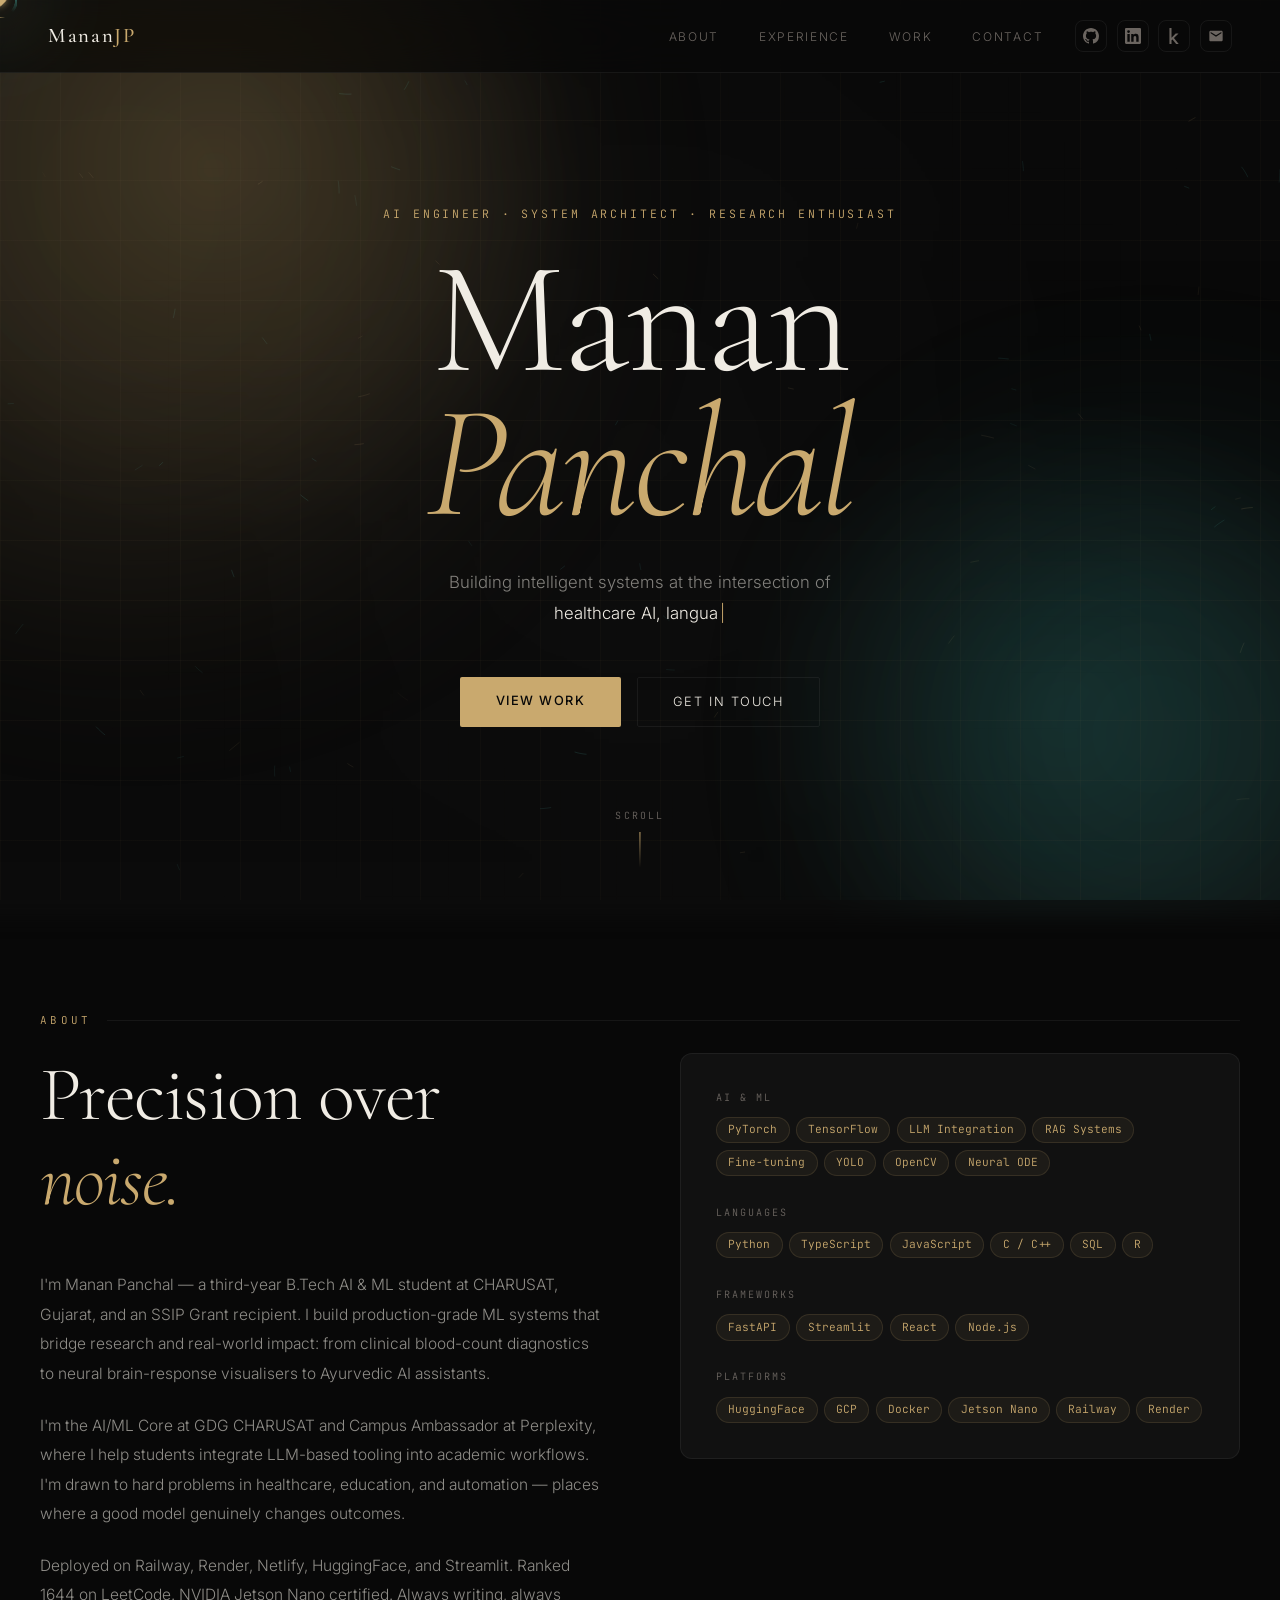
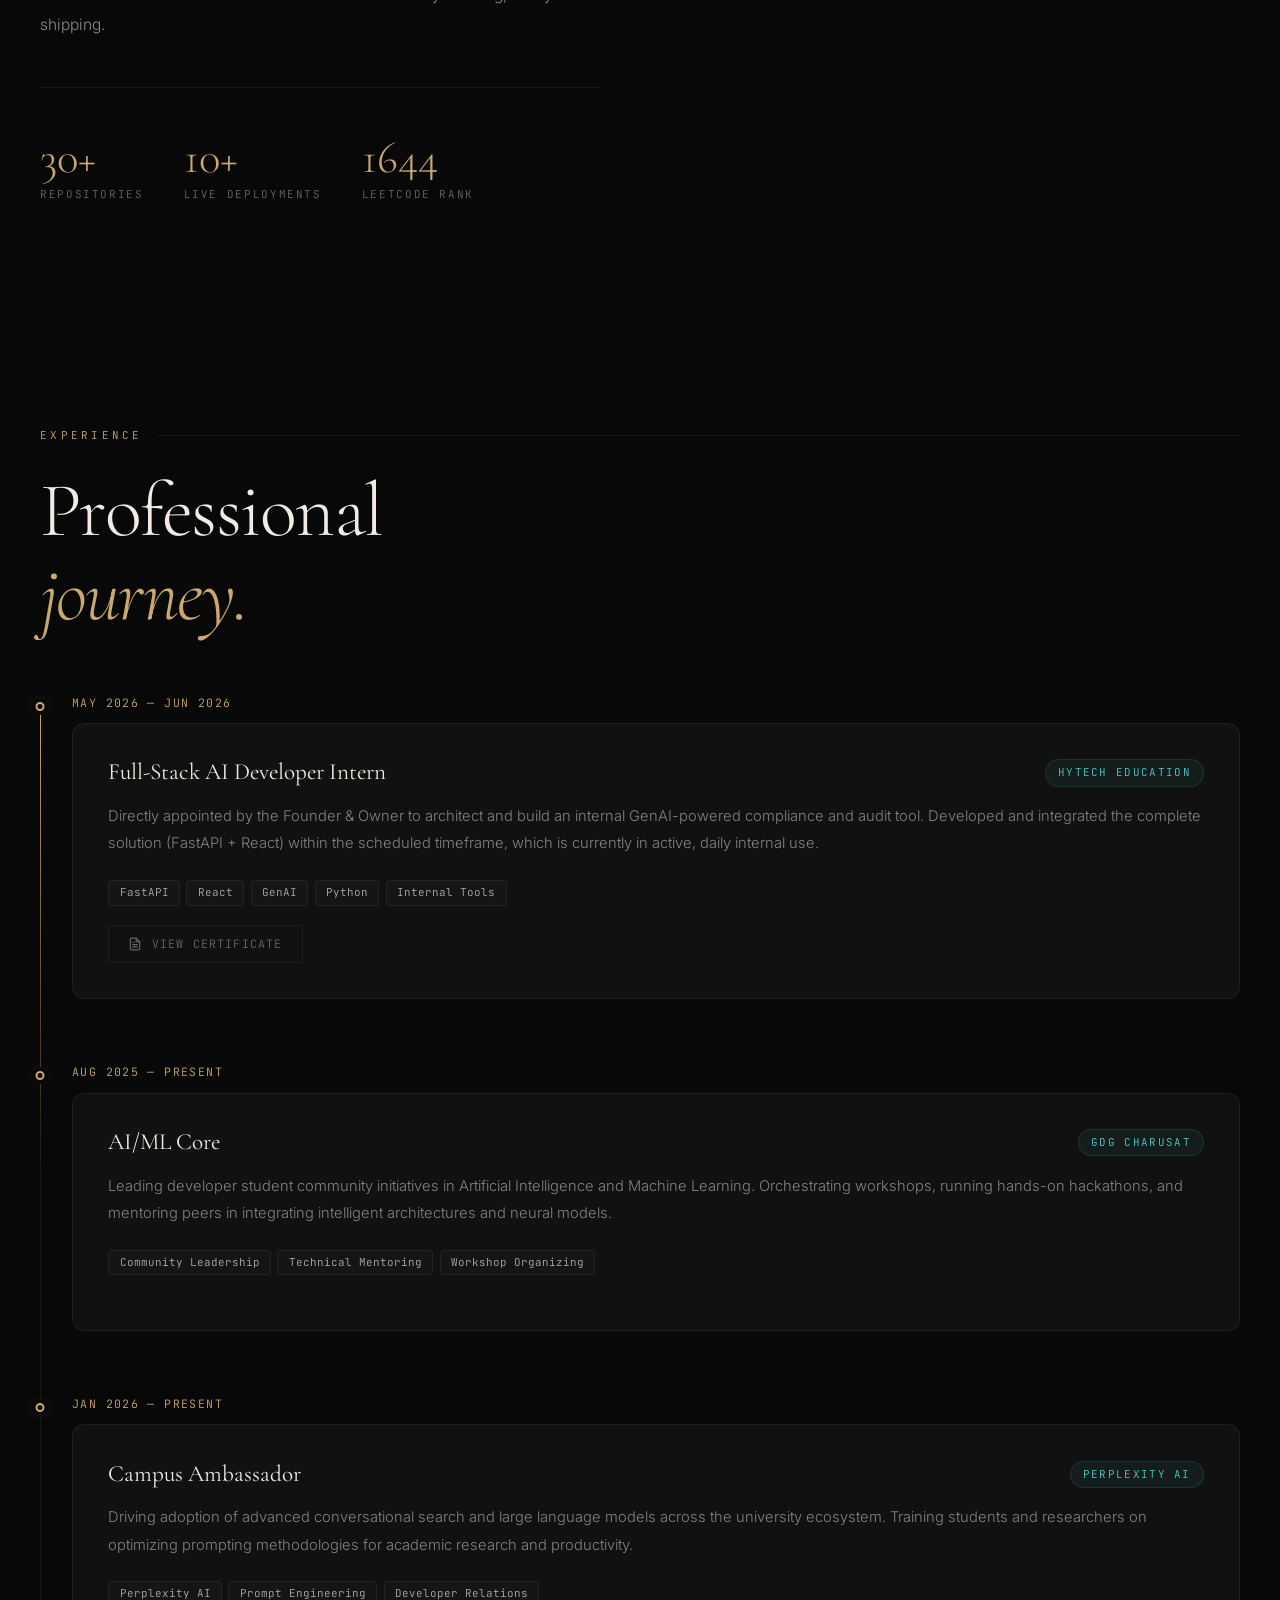
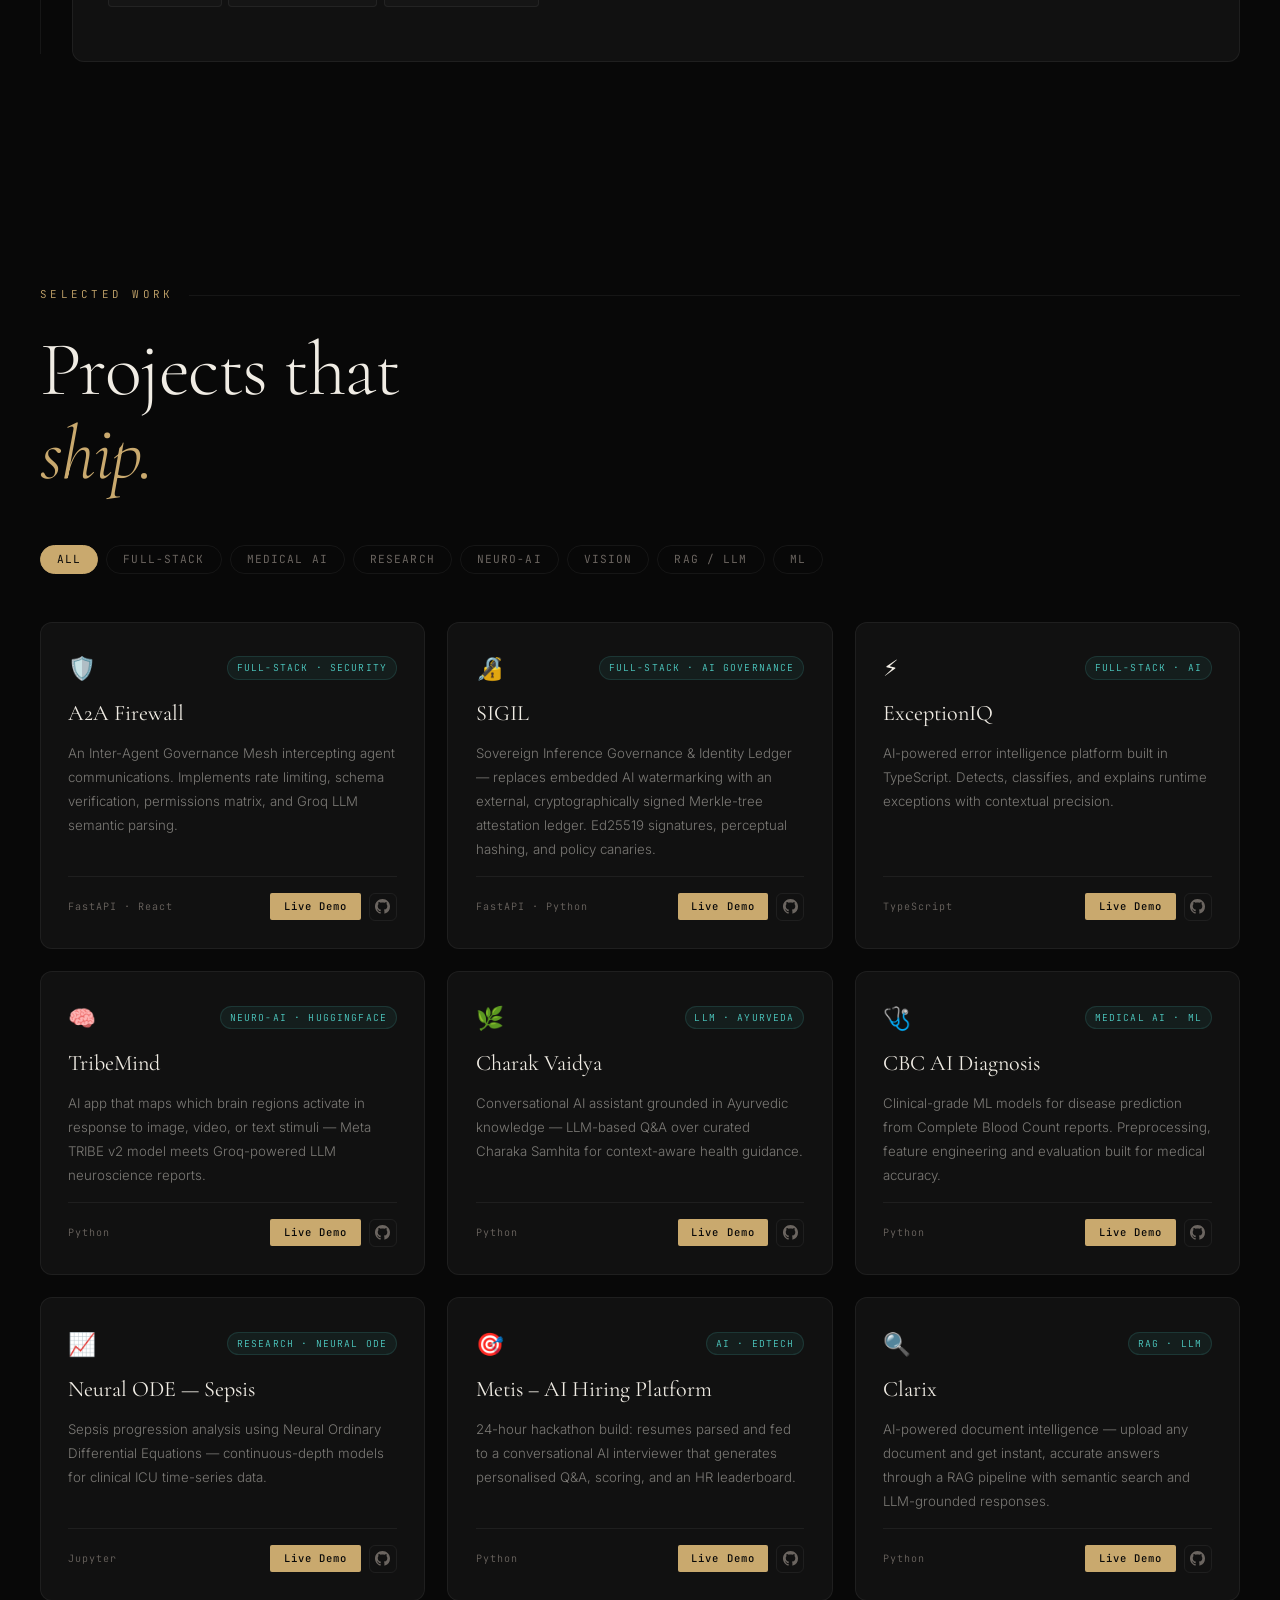
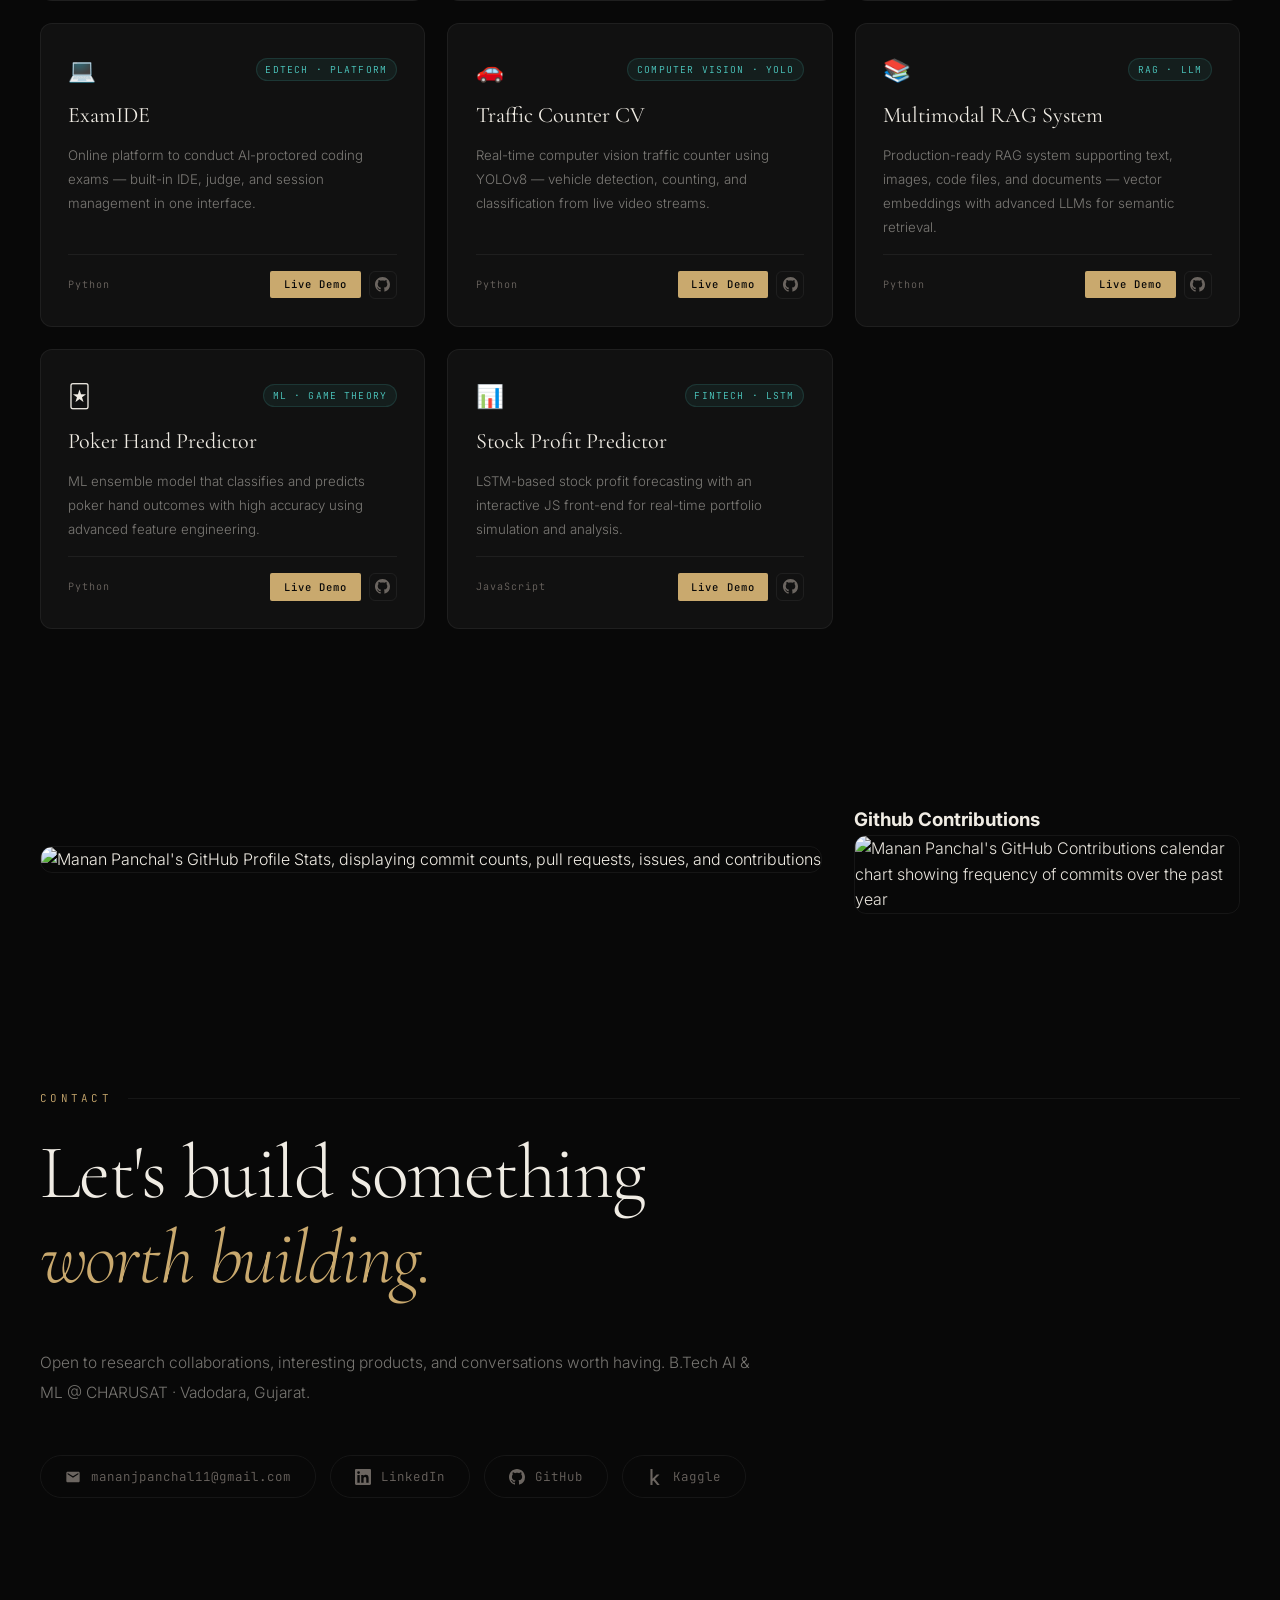
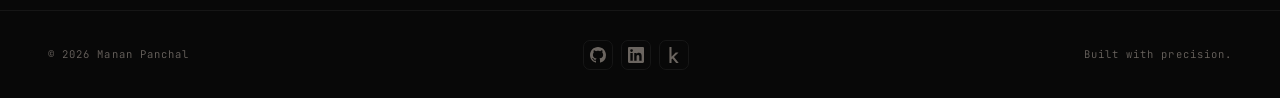
==== commit baf2cc64: "chore: optimize website SEO, accessibility, and performance" ====
--- a/index.html
+++ b/index.html
@@ -3,13 +3,71 @@
 <head>
   <meta charset="UTF-8"/>
   <meta name="viewport" content="width=device-width, initial-scale=1.0"/>
-  <title>Manan Panchal — AI Engineer</title>
+  <title>Manan Panchal — AI Engineer &amp; System Architect</title>
+  
+  <meta name="description" content="Portfolio of Manan Panchal, a third-year B.Tech AI &amp; ML student at CHARUSAT and SSIP Grant recipient. Building production-grade ML systems, clinical blood-count diagnostics, neural brain-response visualisers, and Ayurvedic AI assistants." />
+  <meta name="keywords" content="Manan Panchal, AI Engineer, Machine Learning Engineer, System Architect, Healthcare AI, RAG Systems, LLM Integration, PyTorch, Neural ODE, CHARUSAT, Gujarat, India, Perplexity AI Campus Ambassador, GDG CHARUSAT" />
+  <meta name="author" content="Manan Panchal" />
+  <meta name="robots" content="index, follow" />
+  <meta name="theme-color" content="#080808" />
+
+  <!-- Open Graph / Facebook -->
+  <meta property="og:type" content="website" />
+  <meta property="og:url" content="https://mananjp.github.io/" />
+  <meta property="og:title" content="Manan Panchal — AI Engineer &amp; System Architect" />
+  <meta property="og:description" content="Building intelligent systems at the intersection of healthcare AI, language models, and full-stack engineering. Explore projects, research, and technical experience." />
+  <meta property="og:image" content="https://mananjp.github.io/assets/og-image.png" />
+  <meta property="og:site_name" content="Manan Panchal Portfolio" />
+
+  <!-- Twitter -->
+  <meta property="twitter:card" content="summary_large_image" />
+  <meta property="twitter:url" content="https://mananjp.github.io/" />
+  <meta property="twitter:title" content="Manan Panchal — AI Engineer &amp; System Architect" />
+  <meta property="twitter:description" content="Building intelligent systems at the intersection of healthcare AI, language models, and full-stack engineering. Explore projects, research, and technical experience." />
+  <meta property="twitter:image" content="https://mananjp.github.io/assets/og-image.png" />
+
+  <!-- Canonical URL -->
+  <link rel="canonical" href="https://mananjp.github.io/" />
+
+  <!-- Favicon -->
+  <link rel="icon" type="image/svg+xml" href="assets/favicon.svg" />
+
   <link rel="preconnect" href="https://fonts.googleapis.com"/>
   <link rel="preconnect" href="https://fonts.gstatic.com" crossorigin/>
   <link href="https://fonts.googleapis.com/css2?family=Cormorant+Garamond:ital,wght@0,300;0,400;0,500;0,600;1,300;1,400&family=Inter:wght@300;400;500;600&family=JetBrains+Mono:wght@300;400&display=swap" rel="stylesheet"/>
   <link rel="stylesheet" href="assets/style.css"/>
+
+  <!-- Structured Data (JSON-LD) -->
+  <script type="application/ld+json">
+  {
+    "@context": "https://schema.org",
+    "@type": "Person",
+    "name": "Manan Panchal",
+    "url": "https://mananjp.github.io/",
+    "jobTitle": "AI Engineer & System Architect",
+    "alumniOf": {
+      "@type": "EducationalOrganization",
+      "name": "Charotar University of Science and Technology (CHARUSAT)"
+    },
+    "description": "Third-year B.Tech AI & ML student building production-grade ML systems, clinical blood-count diagnostics, and Neural ODE progression models.",
+    "sameAs": [
+      "https://github.com/mananjp",
+      "https://www.linkedin.com/in/manan-panchal-623516373/",
+      "https://www.kaggle.com/mananpanchal18"
+    ]
+  }
+  </script>
+  <noscript>
+    <style>
+      #preloader { display: none !important; }
+      body { overflow: auto !important; cursor: default !important; }
+      .reveal { opacity: 1 !important; transform: none !important; }
+      #cursor-dot, #cursor-ring, #cursor-glow, #cursor-trail-canvas { display: none !important; }
+    </style>
+  </noscript>
 </head>
 <body>
+  <a href="#content" class="skip-link">Skip to Content</a>
 
   <!-- PRELOADER -->
   <div id="preloader">
@@ -35,14 +93,15 @@
       <li><a href="#contact">Contact</a></li>
     </ul>
     <div class="nav-social">
-      <a href="https://github.com/mananjp" target="_blank" class="nav-icon-link" title="GitHub"><svg width="16" height="16" viewBox="0 0 24 24" fill="currentColor"><path d="M12 0C5.37 0 0 5.37 0 12c0 5.31 3.435 9.795 8.205 11.385.6.105.825-.255.825-.57 0-.285-.015-1.23-.015-2.235-3.015.555-3.795-.735-4.035-1.41-.135-.345-.72-1.41-1.23-1.695-.42-.225-1.02-.78-.015-.795.945-.015 1.62.87 1.845 1.23 1.08 1.815 2.805 1.305 3.495.99.105-.78.42-1.305.765-1.605-2.67-.3-5.46-1.335-5.46-5.925 0-1.305.465-2.385 1.23-3.225-.12-.3-.54-1.53.12-3.18 0 0 1.005-.315 3.3 1.23.96-.27 1.98-.405 3-.405s2.04.135 3 .405c2.295-1.56 3.3-1.23 3.3-1.23.66 1.65.24 2.88.12 3.18.765.84 1.23 1.905 1.23 3.225 0 4.605-2.805 5.625-5.475 5.925.435.375.81 1.095.81 2.22 0 1.605-.015 2.895-.015 3.3 0 .315.225.69.825.57A12.02 12.02 0 0 0 24 12c0-6.63-5.37-12-12-12z"/></svg></a>
-      <a href="https://www.linkedin.com/in/manan-panchal-623516373/" target="_blank" class="nav-icon-link" title="LinkedIn"><svg width="16" height="16" viewBox="0 0 24 24" fill="currentColor"><path d="M20.447 20.452h-3.554v-5.569c0-1.328-.027-3.037-1.852-3.037-1.853 0-2.136 1.445-2.136 2.939v5.667H9.351V9h3.414v1.561h.046c.477-.9 1.637-1.85 3.37-1.85 3.601 0 4.267 2.37 4.267 5.455v6.286zM5.337 7.433a2.062 2.062 0 0 1-2.063-2.065 2.064 2.064 0 1 1 2.063 2.065zm1.782 13.019H3.555V9h3.564v11.452zM22.225 0H1.771C.792 0 0 .774 0 1.729v20.542C0 23.227.792 24 1.771 24h20.451C23.2 24 24 23.227 24 22.271V1.729C24 .774 23.2 0 22.222 0h.003z"/></svg></a>
-      <a href="https://www.kaggle.com/mananpanchal18" target="_blank" class="nav-icon-link" title="Kaggle"><svg width="16" height="16" viewBox="0 0 24 24" fill="currentColor"><path d="M18.825 23.859c-.022.092-.117.141-.281.141h-3.139c-.187 0-.351-.082-.492-.248l-5.178-6.589-1.448 1.374v5.111c0 .235-.117.352-.351.352H5.505c-.236 0-.354-.117-.354-.352V.353c0-.233.118-.353.354-.353h2.431c.234 0 .351.12.351.353v14.343l6.203-6.272c.165-.165.33-.246.495-.246h3.239c.144 0 .236.06.285.18.046.149.034.255-.036.315l-6.555 6.344 6.836 8.507c.095.104.117.208.07.336z"/></svg></a>
+      <a href="https://github.com/mananjp" target="_blank" rel="noopener noreferrer" class="nav-icon-link" title="GitHub"><svg width="16" height="16" viewBox="0 0 24 24" fill="currentColor"><path d="M12 0C5.37 0 0 5.37 0 12c0 5.31 3.435 9.795 8.205 11.385.6.105.825-.255.825-.57 0-.285-.015-1.23-.015-2.235-3.015.555-3.795-.735-4.035-1.41-.135-.345-.72-1.41-1.23-1.695-.42-.225-1.02-.78-.015-.795.945-.015 1.62.87 1.845 1.23 1.08 1.815 2.805 1.305 3.495.99.105-.78.42-1.305.765-1.605-2.67-.3-5.46-1.335-5.46-5.925 0-1.305.465-2.385 1.23-3.225-.12-.3-.54-1.53.12-3.18 0 0 1.005-.315 3.3 1.23.96-.27 1.98-.405 3-.405s2.04.135 3 .405c2.295-1.56 3.3-1.23 3.3-1.23.66 1.65.24 2.88.12 3.18.765.84 1.23 1.905 1.23 3.225 0 4.605-2.805 5.625-5.475 5.925.435.375.81 1.095.81 2.22 0 1.605-.015 2.895-.015 3.3 0 .315.225.69.825.57A12.02 12.02 0 0 0 24 12c0-6.63-5.37-12-12-12z"/></svg></a>
+      <a href="https://www.linkedin.com/in/manan-panchal-623516373/" target="_blank" rel="noopener noreferrer" class="nav-icon-link" title="LinkedIn"><svg width="16" height="16" viewBox="0 0 24 24" fill="currentColor"><path d="M20.447 20.452h-3.554v-5.569c0-1.328-.027-3.037-1.852-3.037-1.853 0-2.136 1.445-2.136 2.939v5.667H9.351V9h3.414v1.561h.046c.477-.9 1.637-1.85 3.37-1.85 3.601 0 4.267 2.37 4.267 5.455v6.286zM5.337 7.433a2.062 2.062 0 0 1-2.063-2.065 2.064 2.064 0 1 1 2.063 2.065zm1.782 13.019H3.555V9h3.564v11.452zM22.225 0H1.771C.792 0 0 .774 0 1.729v20.542C0 23.227.792 24 1.771 24h20.451C23.2 24 24 23.227 24 22.271V1.729C24 .774 23.2 0 22.222 0h.003z"/></svg></a>
+      <a href="https://www.kaggle.com/mananpanchal18" target="_blank" rel="noopener noreferrer" class="nav-icon-link" title="Kaggle"><svg width="16" height="16" viewBox="0 0 24 24" fill="currentColor"><path d="M18.825 23.859c-.022.092-.117.141-.281.141h-3.139c-.187 0-.351-.082-.492-.248l-5.178-6.589-1.448 1.374v5.111c0 .235-.117.352-.351.352H5.505c-.236 0-.354-.117-.354-.352V.353c0-.233.118-.353.354-.353h2.431c.234 0 .351.12.351.353v14.343l6.203-6.272c.165-.165.33-.246.495-.246h3.239c.144 0 .236.06.285.18.046.149.034.255-.036.315l-6.555 6.344 6.836 8.507c.095.104.117.208.07.336z"/></svg></a>
       <a href="mailto:mananjpanchal11@gmail.com" class="nav-icon-link" title="Email"><svg width="16" height="16" viewBox="0 0 24 24" fill="currentColor"><path d="M20 4H4c-1.1 0-2 .9-2 2v12c0 1.1.9 2 2 2h16c1.1 0 2-.9 2-2V6c0-1.1-.9-2-2-2zm0 4l-8 5-8-5V6l8 5 8-5v2z"/></svg></a>
     </div>
     <div class="nav-progress" id="nav-progress"></div>
   </nav>
 
+  <main id="content">
   <!-- HERO -->
   <section id="hero">
     <div class="hero-bg">
@@ -161,7 +220,7 @@
             <div class="role-skills">
               <span>FastAPI</span><span>React</span><span>GenAI</span><span>Python</span><span>Internal Tools</span>
             </div>
-            <a href="https://drive.google.com/file/d/1mhoMaLVXOAMgnhb_8Mvf5dLk30owRSHE/view?usp=sharing" target="_blank" class="btn-cert">
+            <a href="https://drive.google.com/file/d/1mhoMaLVXOAMgnhb_8Mvf5dLk30owRSHE/view?usp=sharing" target="_blank" rel="noopener noreferrer" class="btn-cert">
               <svg width="14" height="14" viewBox="0 0 24 24" fill="none" stroke="currentColor" stroke-width="2" stroke-linecap="round" stroke-linejoin="round"><path d="M14 2H6a2 2 0 0 0-2 2v16a2 2 0 0 0 2 2h12a2 2 0 0 0 2-2V8z"/><polyline points="14 2 14 8 20 8"/><line x1="16" y1="13" x2="8" y2="13"/><line x1="16" y1="17" x2="8" y2="17"/><polyline points="10 9 9 9 8 9"/></svg>
               View Certificate
             </a>
@@ -220,7 +279,8 @@
         <button class="filter-btn" data-filter="computer">Vision</button>
         <button class="filter-btn" data-filter="rag">RAG / LLM</button>
         <button class="filter-btn" data-filter="ml">ML</button>
-           <div class="projects-grid" id="projects-grid">
+      </div>
+      <div class="projects-grid" id="projects-grid">
         
         <div class="project-card" data-category="full-stack" style="animation-delay:0.0s">
           <div class="card-inner">
@@ -233,8 +293,8 @@
             <div class="card-footer">
               <span class="card-lang">FastAPI · React</span>
               <div class="card-links">
-                <a href="https://a2a-firewall.onrender.com/" target="_blank" class="btn-live">Live Demo</a>
-                <a href="https://github.com/mananjp/a2a-firewall" target="_blank" class="btn-gh" aria-label="GitHub">
+                <a href="https://a2a-firewall.onrender.com/" target="_blank" rel="noopener noreferrer" class="btn-live">Live Demo</a>
+                <a href="https://github.com/mananjp/a2a-firewall" target="_blank" rel="noopener noreferrer" class="btn-gh" aria-label="GitHub">
                   <svg width="15" height="15" viewBox="0 0 24 24" fill="currentColor"><path d="M12 0C5.37 0 0 5.37 0 12c0 5.31 3.435 9.795 8.205 11.385.6.105.825-.255.825-.57 0-.285-.015-1.23-.015-2.235-3.015.555-3.795-.735-4.035-1.41-.135-.345-.72-1.41-1.23-1.695-.42-.225-1.02-.78-.015-.795.945-.015 1.62.87 1.845 1.23 1.08 1.815 2.805 1.305 3.495.99.105-.78.42-1.305.765-1.605-2.67-.3-5.46-1.335-5.46-5.925 0-1.305.465-2.385 1.23-3.225-.12-.3-.54-1.53.12-3.18 0 0 1.005-.315 3.3 1.23.96-.27 1.98-.405 3-.405s2.04.135 3 .405c2.295-1.56 3.3-1.23 3.3-1.23.66 1.65.24 2.88.12 3.18.765.84 1.23 1.905 1.23 3.225 0 4.605-2.805 5.625-5.475 5.925.435.375.81 1.095.81 2.22 0 1.605-.015 2.895-.015 3.3 0 .315.225.69.825.57A12.02 12.02 0 0 0 24 12c0-6.63-5.37-12-12-12z"/></svg>
                 </a>
               </div>
@@ -253,8 +313,8 @@
             <div class="card-footer">
               <span class="card-lang">FastAPI · Python</span>
               <div class="card-links">
-                <a href="https://sigil-project-latest.onrender.com/" target="_blank" class="btn-live">Live Demo</a>
-                <a href="https://github.com/mananjp/sigil-project" target="_blank" class="btn-gh" aria-label="GitHub">
+                <a href="https://sigil-project-latest.onrender.com/" target="_blank" rel="noopener noreferrer" class="btn-live">Live Demo</a>
+                <a href="https://github.com/mananjp/sigil-project" target="_blank" rel="noopener noreferrer" class="btn-gh" aria-label="GitHub">
                   <svg width="15" height="15" viewBox="0 0 24 24" fill="currentColor"><path d="M12 0C5.37 0 0 5.37 0 12c0 5.31 3.435 9.795 8.205 11.385.6.105.825-.255.825-.57 0-.285-.015-1.23-.015-2.235-3.015.555-3.795-.735-4.035-1.41-.135-.345-.72-1.41-1.23-1.695-.42-.225-1.02-.78-.015-.795.945-.015 1.62.87 1.845 1.23 1.08 1.815 2.805 1.305 3.495.99.105-.78.42-1.305.765-1.605-2.67-.3-5.46-1.335-5.46-5.925 0-1.305.465-2.385 1.23-3.225-.12-.3-.54-1.53.12-3.18 0 0 1.005-.315 3.3 1.23.96-.27 1.98-.405 3-.405s2.04.135 3 .405c2.295-1.56 3.3-1.23 3.3-1.23.66 1.65.24 2.88.12 3.18.765.84 1.23 1.905 1.23 3.225 0 4.605-2.805 5.625-5.475 5.925.435.375.81 1.095.81 2.22 0 1.605-.015 2.895-.015 3.3 0 .315.225.69.825.57A12.02 12.02 0 0 0 24 12c0-6.63-5.37-12-12-12z"/></svg>
                 </a>
               </div>
@@ -273,8 +333,8 @@
             <div class="card-footer">
               <span class="card-lang">TypeScript</span>
               <div class="card-links">
-                <a href="https://exceptioniq.onrender.com/" target="_blank" class="btn-live">Live Demo</a>
-                <a href="https://github.com/mananjp/exceptioniq" target="_blank" class="btn-gh" aria-label="GitHub">
+                <a href="https://exceptioniq.onrender.com/" target="_blank" rel="noopener noreferrer" class="btn-live">Live Demo</a>
+                <a href="https://github.com/mananjp/exceptioniq" target="_blank" rel="noopener noreferrer" class="btn-gh" aria-label="GitHub">
                   <svg width="15" height="15" viewBox="0 0 24 24" fill="currentColor"><path d="M12 0C5.37 0 0 5.37 0 12c0 5.31 3.435 9.795 8.205 11.385.6.105.825-.255.825-.57 0-.285-.015-1.23-.015-2.235-3.015.555-3.795-.735-4.035-1.41-.135-.345-.72-1.41-1.23-1.695-.42-.225-1.02-.78-.015-.795.945-.015 1.62.87 1.845 1.23 1.08 1.815 2.805 1.305 3.495.99.105-.78.42-1.305.765-1.605-2.67-.3-5.46-1.335-5.46-5.925 0-1.305.465-2.385 1.23-3.225-.12-.3-.54-1.53.12-3.18 0 0 1.005-.315 3.3 1.23.96-.27 1.98-.405 3-.405s2.04.135 3 .405c2.295-1.56 3.3-1.23 3.3-1.23.66 1.65.24 2.88.12 3.18.765.84 1.23 1.905 1.23 3.225 0 4.605-2.805 5.625-5.475 5.925.435.375.81 1.095.81 2.22 0 1.605-.015 2.895-.015 3.3 0 .315.225.69.825.57A12.02 12.02 0 0 0 24 12c0-6.63-5.37-12-12-12z"/></svg>
                 </a>
               </div>
@@ -293,8 +353,8 @@
             <div class="card-footer">
               <span class="card-lang">Python</span>
               <div class="card-links">
-                <a href="https://huggingface.co/spaces/Mananjp/Tribemind" target="_blank" class="btn-live">Live Demo</a>
-                <a href="https://github.com/mananjp/tribemind" target="_blank" class="btn-gh" aria-label="GitHub">
+                <a href="https://huggingface.co/spaces/Mananjp/Tribemind" target="_blank" rel="noopener noreferrer" class="btn-live">Live Demo</a>
+                <a href="https://github.com/mananjp/tribemind" target="_blank" rel="noopener noreferrer" class="btn-gh" aria-label="GitHub">
                   <svg width="15" height="15" viewBox="0 0 24 24" fill="currentColor"><path d="M12 0C5.37 0 0 5.37 0 12c0 5.31 3.435 9.795 8.205 11.385.6.105.825-.255.825-.57 0-.285-.015-1.23-.015-2.235-3.015.555-3.795-.735-4.035-1.41-.135-.345-.72-1.41-1.23-1.695-.42-.225-1.02-.78-.015-.795.945-.015 1.62.87 1.845 1.23 1.08 1.815 2.805 1.305 3.495.99.105-.78.42-1.305.765-1.605-2.67-.3-5.46-1.335-5.46-5.925 0-1.305.465-2.385 1.23-3.225-.12-.3-.54-1.53.12-3.18 0 0 1.005-.315 3.3 1.23.96-.27 1.98-.405 3-.405s2.04.135 3 .405c2.295-1.56 3.3-1.23 3.3-1.23.66 1.65.24 2.88.12 3.18.765.84 1.23 1.905 1.23 3.225 0 4.605-2.805 5.625-5.475 5.925.435.375.81 1.095.81 2.22 0 1.605-.015 2.895-.015 3.3 0 .315.225.69.825.57A12.02 12.02 0 0 0 24 12c0-6.63-5.37-12-12-12z"/></svg>
                 </a>
               </div>
@@ -313,8 +373,8 @@
             <div class="card-footer">
               <span class="card-lang">Python</span>
               <div class="card-links">
-                <a href="https://charaka-unified-production.up.railway.app/" target="_blank" class="btn-live">Live Demo</a>
-                <a href="https://github.com/mananjp/Charak_Samhita" target="_blank" class="btn-gh" aria-label="GitHub">
+                <a href="https://charaka-unified-production.up.railway.app/" target="_blank" rel="noopener noreferrer" class="btn-live">Live Demo</a>
+                <a href="https://github.com/mananjp/Charak_Samhita" target="_blank" rel="noopener noreferrer" class="btn-gh" aria-label="GitHub">
                   <svg width="15" height="15" viewBox="0 0 24 24" fill="currentColor"><path d="M12 0C5.37 0 0 5.37 0 12c0 5.31 3.435 9.795 8.205 11.385.6.105.825-.255.825-.57 0-.285-.015-1.23-.015-2.235-3.015.555-3.795-.735-4.035-1.41-.135-.345-.72-1.41-1.23-1.695-.42-.225-1.02-.78-.015-.795.945-.015 1.62.87 1.845 1.23 1.08 1.815 2.805 1.305 3.495.99.105-.78.42-1.305.765-1.605-2.67-.3-5.46-1.335-5.46-5.925 0-1.305.465-2.385 1.23-3.225-.12-.3-.54-1.53.12-3.18 0 0 1.005-.315 3.3 1.23.96-.27 1.98-.405 3-.405s2.04.135 3 .405c2.295-1.56 3.3-1.23 3.3-1.23.66 1.65.24 2.88.12 3.18.765.84 1.23 1.905 1.23 3.225 0 4.605-2.805 5.625-5.475 5.925.435.375.81 1.095.81 2.22 0 1.605-.015 2.895-.015 3.3 0 .315.225.69.825.57A12.02 12.02 0 0 0 24 12c0-6.63-5.37-12-12-12z"/></svg>
                 </a>
               </div>
@@ -333,8 +393,8 @@
             <div class="card-footer">
               <span class="card-lang">Python</span>
               <div class="card-links">
-                <a href="https://check-wise.netlify.app/" target="_blank" class="btn-live">Live Demo</a>
-                <a href="https://github.com/mananjp/CBC-diagnosis" target="_blank" class="btn-gh" aria-label="GitHub">
+                <a href="https://check-wise.netlify.app/" target="_blank" rel="noopener noreferrer" class="btn-live">Live Demo</a>
+                <a href="https://github.com/mananjp/CBC-diagnosis" target="_blank" rel="noopener noreferrer" class="btn-gh" aria-label="GitHub">
                   <svg width="15" height="15" viewBox="0 0 24 24" fill="currentColor"><path d="M12 0C5.37 0 0 5.37 0 12c0 5.31 3.435 9.795 8.205 11.385.6.105.825-.255.825-.57 0-.285-.015-1.23-.015-2.235-3.015.555-3.795-.735-4.035-1.41-.135-.345-.72-1.41-1.23-1.695-.42-.225-1.02-.78-.015-.795.945-.015 1.62.87 1.845 1.23 1.08 1.815 2.805 1.305 3.495.99.105-.78.42-1.305.765-1.605-2.67-.3-5.46-1.335-5.46-5.925 0-1.305.465-2.385 1.23-3.225-.12-.3-.54-1.53.12-3.18 0 0 1.005-.315 3.3 1.23.96-.27 1.98-.405 3-.405s2.04.135 3 .405c2.295-1.56 3.3-1.23 3.3-1.23.66 1.65.24 2.88.12 3.18.765.84 1.23 1.905 1.23 3.225 0 4.605-2.805 5.625-5.475 5.925.435.375.81 1.095.81 2.22 0 1.605-.015 2.895-.015 3.3 0 .315.225.69.825.57A12.02 12.02 0 0 0 24 12c0-6.63-5.37-12-12-12z"/></svg>
                 </a>
               </div>
@@ -353,8 +413,8 @@
             <div class="card-footer">
               <span class="card-lang">Jupyter</span>
               <div class="card-links">
-                <a href="https://sepsisanalyisis.streamlit.app/" target="_blank" class="btn-live">Live Demo</a>
-                <a href="https://github.com/mananjp/neural_ode" target="_blank" class="btn-gh" aria-label="GitHub">
+                <a href="https://sepsisanalyisis.streamlit.app/" target="_blank" rel="noopener noreferrer" class="btn-live">Live Demo</a>
+                <a href="https://github.com/mananjp/neural_ode" target="_blank" rel="noopener noreferrer" class="btn-gh" aria-label="GitHub">
                   <svg width="15" height="15" viewBox="0 0 24 24" fill="currentColor"><path d="M12 0C5.37 0 0 5.37 0 12c0 5.31 3.435 9.795 8.205 11.385.6.105.825-.255.825-.57 0-.285-.015-1.23-.015-2.235-3.015.555-3.795-.735-4.035-1.41-.135-.345-.72-1.41-1.23-1.695-.42-.225-1.02-.78-.015-.795.945-.015 1.62.87 1.845 1.23 1.08 1.815 2.805 1.305 3.495.99.105-.78.42-1.305.765-1.605-2.67-.3-5.46-1.335-5.46-5.925 0-1.305.465-2.385 1.23-3.225-.12-.3-.54-1.53.12-3.18 0 0 1.005-.315 3.3 1.23.96-.27 1.98-.405 3-.405s2.04.135 3 .405c2.295-1.56 3.3-1.23 3.3-1.23.66 1.65.24 2.88.12 3.18.765.84 1.23 1.905 1.23 3.225 0 4.605-2.805 5.625-5.475 5.925.435.375.81 1.095.81 2.22 0 1.605-.015 2.895-.015 3.3 0 .315.225.69.825.57A12.02 12.02 0 0 0 24 12c0-6.63-5.37-12-12-12z"/></svg>
                 </a>
               </div>
@@ -373,8 +433,8 @@
             <div class="card-footer">
               <span class="card-lang">Python</span>
               <div class="card-links">
-                <a href="https://metis-hire-1.onrender.com/" target="_blank" class="btn-live">Live Demo</a>
-                <a href="https://github.com/Ansh-dhanani/metis" target="_blank" class="btn-gh" aria-label="GitHub"><svg width="15" height="15" viewBox="0 0 24 24" fill="currentColor"><path d="M12 0C5.37 0 0 5.37 0 12c0 5.31 3.435 9.795 8.205 11.385.6.105.825-.255.825-.57 0-.285-.015-1.23-.015-2.235-3.015.555-3.795-.735-4.035-1.41-.135-.345-.72-1.41-1.23-1.695-.42-.225-1.02-.78-.015-.795.945-.015 1.62.87 1.845 1.23 1.08 1.815 2.805 1.305 3.495.99.105-.78.42-1.305.765-1.605-2.67-.3-5.46-1.335-5.46-5.925 0-1.305.465-2.385 1.23-3.225-.12-.3-.54-1.53.12-3.18 0 0 1.005-.315 3.3 1.23.96-.27 1.98-.405 3-.405s2.04.135 3 .405c2.295-1.56 3.3-1.23 3.3-1.23.66 1.65.24 2.88.12 3.18.765.84 1.23 1.905 1.23 3.225 0 4.605-2.805 5.625-5.475 5.925.435.375.81 1.095.81 2.22 0 1.605-.015 2.895-.015 3.3 0 .315.225.69.825.57A12.02 12.02 0 0 0 24 12c0-6.63-5.37-12-12-12z"/></svg></a>
+                <a href="https://metis-hire-1.onrender.com/" target="_blank" rel="noopener noreferrer" class="btn-live">Live Demo</a>
+                <a href="https://github.com/Ansh-dhanani/metis" target="_blank" rel="noopener noreferrer" class="btn-gh" aria-label="GitHub"><svg width="15" height="15" viewBox="0 0 24 24" fill="currentColor"><path d="M12 0C5.37 0 0 5.37 0 12c0 5.31 3.435 9.795 8.205 11.385.6.105.825-.255.825-.57 0-.285-.015-1.23-.015-2.235-3.015.555-3.795-.735-4.035-1.41-.135-.345-.72-1.41-1.23-1.695-.42-.225-1.02-.78-.015-.795.945-.015 1.62.87 1.845 1.23 1.08 1.815 2.805 1.305 3.495.99.105-.78.42-1.305.765-1.605-2.67-.3-5.46-1.335-5.46-5.925 0-1.305.465-2.385 1.23-3.225-.12-.3-.54-1.53.12-3.18 0 0 1.005-.315 3.3 1.23.96-.27 1.98-.405 3-.405s2.04.135 3 .405c2.295-1.56 3.3-1.23 3.3-1.23.66 1.65.24 2.88.12 3.18.765.84 1.23 1.905 1.23 3.225 0 4.605-2.805 5.625-5.475 5.925.435.375.81 1.095.81 2.22 0 1.605-.015 2.895-.015 3.3 0 .315.225.69.825.57A12.02 12.02 0 0 0 24 12c0-6.63-5.37-12-12-12z"/></svg></a>
               </div>
             </div>
           </div>
@@ -391,8 +451,8 @@
             <div class="card-footer">
               <span class="card-lang">Python</span>
               <div class="card-links">
-                <a href="https://clarix-l4f5.onrender.com/" target="_blank" class="btn-live">Live Demo</a>
-                <a href="https://github.com/mananjp/Clarix" target="_blank" class="btn-gh" aria-label="GitHub"><svg width="15" height="15" viewBox="0 0 24 24" fill="currentColor"><path d="M12 0C5.37 0 0 5.37 0 12c0 5.31 3.435 9.795 8.205 11.385.6.105.825-.255.825-.57 0-.285-.015-1.23-.015-2.235-3.015.555-3.795-.735-4.035-1.41-.135-.345-.72-1.41-1.23-1.695-.42-.225-1.02-.78-.015-.795.945-.015 1.62.87 1.845 1.23 1.08 1.815 2.805 1.305 3.495.99.105-.78.42-1.305.765-1.605-2.67-.3-5.46-1.335-5.46-5.925 0-1.305.465-2.385 1.23-3.225-.12-.3-.54-1.53.12-3.18 0 0 1.005-.315 3.3 1.23.96-.27 1.98-.405 3-.405s2.04.135 3 .405c2.295-1.56 3.3-1.23 3.3-1.23.66 1.65.24 2.88.12 3.18.765.84 1.23 1.905 1.23 3.225 0 4.605-2.805 5.625-5.475 5.925.435.375.81 1.095.81 2.22 0 1.605-.015 2.895-.015 3.3 0 .315.225.69.825.57A12.02 12.02 0 0 0 24 12c0-6.63-5.37-12-12-12z"/></svg></a>
+                <a href="https://clarix-l4f5.onrender.com/" target="_blank" rel="noopener noreferrer" class="btn-live">Live Demo</a>
+                <a href="https://github.com/mananjp/Clarix" target="_blank" rel="noopener noreferrer" class="btn-gh" aria-label="GitHub"><svg width="15" height="15" viewBox="0 0 24 24" fill="currentColor"><path d="M12 0C5.37 0 0 5.37 0 12c0 5.31 3.435 9.795 8.205 11.385.6.105.825-.255.825-.57 0-.285-.015-1.23-.015-2.235-3.015.555-3.795-.735-4.035-1.41-.135-.345-.72-1.41-1.23-1.695-.42-.225-1.02-.78-.015-.795.945-.015 1.62.87 1.845 1.23 1.08 1.815 2.805 1.305 3.495.99.105-.78.42-1.305.765-1.605-2.67-.3-5.46-1.335-5.46-5.925 0-1.305.465-2.385 1.23-3.225-.12-.3-.54-1.53.12-3.18 0 0 1.005-.315 3.3 1.23.96-.27 1.98-.405 3-.405s2.04.135 3 .405c2.295-1.56 3.3-1.23 3.3-1.23.66 1.65.24 2.88.12 3.18.765.84 1.23 1.905 1.23 3.225 0 4.605-2.805 5.625-5.475 5.925.435.375.81 1.095.81 2.22 0 1.605-.015 2.895-.015 3.3 0 .315.225.69.825.57A12.02 12.02 0 0 0 24 12c0-6.63-5.37-12-12-12z"/></svg></a>
               </div>
             </div>
           </div>
@@ -409,8 +469,8 @@
             <div class="card-footer">
               <span class="card-lang">Python</span>
               <div class="card-links">
-                <a href="https://huggingface.co/spaces/Mananjp/examide" target="_blank" class="btn-live">Live Demo</a>
-                <a href="https://github.com/mananjp/ExamIDE" target="_blank" class="btn-gh" aria-label="GitHub">
+                <a href="https://huggingface.co/spaces/Mananjp/examide" target="_blank" rel="noopener noreferrer" class="btn-live">Live Demo</a>
+                <a href="https://github.com/mananjp/ExamIDE" target="_blank" rel="noopener noreferrer" class="btn-gh" aria-label="GitHub">
                   <svg width="15" height="15" viewBox="0 0 24 24" fill="currentColor"><path d="M12 0C5.37 0 0 5.37 0 12c0 5.31 3.435 9.795 8.205 11.385.6.105.825-.255.825-.57 0-.285-.015-1.23-.015-2.235-3.015.555-3.795-.735-4.035-1.41-.135-.345-.72-1.41-1.23-1.695-.42-.225-1.02-.78-.015-.795.945-.015 1.62.87 1.845 1.23 1.08 1.815 2.805 1.305 3.495.99.105-.78.42-1.305.765-1.605-2.67-.3-5.46-1.335-5.46-5.925 0-1.305.465-2.385 1.23-3.225-.12-.3-.54-1.53.12-3.18 0 0 1.005-.315 3.3 1.23.96-.27 1.98-.405 3-.405s2.04.135 3 .405c2.295-1.56 3.3-1.23 3.3-1.23.66 1.65.24 2.88.12 3.18.765.84 1.23 1.905 1.23 3.225 0 4.605-2.805 5.625-5.475 5.925.435.375.81 1.095.81 2.22 0 1.605-.015 2.895-.015 3.3 0 .315.225.69.825.57A12.02 12.02 0 0 0 24 12c0-6.63-5.37-12-12-12z"/></svg>
                 </a>
               </div>
@@ -429,8 +489,8 @@
             <div class="card-footer">
               <span class="card-lang">Python</span>
               <div class="card-links">
-                <a href="https://traffic-counter-cv.streamlit.app/" target="_blank" class="btn-live">Live Demo</a>
-                <a href="https://github.com/mananjp/Traffic_counter" target="_blank" class="btn-gh" aria-label="GitHub">
+                <a href="https://traffic-counter-cv.streamlit.app/" target="_blank" rel="noopener noreferrer" class="btn-live">Live Demo</a>
+                <a href="https://github.com/mananjp/Traffic_counter" target="_blank" rel="noopener noreferrer" class="btn-gh" aria-label="GitHub">
                   <svg width="15" height="15" viewBox="0 0 24 24" fill="currentColor"><path d="M12 0C5.37 0 0 5.37 0 12c0 5.31 3.435 9.795 8.205 11.385.6.105.825-.255.825-.57 0-.285-.015-1.23-.015-2.235-3.015.555-3.795-.735-4.035-1.41-.135-.345-.72-1.41-1.23-1.695-.42-.225-1.02-.78-.015-.795.945-.015 1.62.87 1.845 1.23 1.08 1.815 2.805 1.305 3.495.99.105-.78.42-1.305.765-1.605-2.67-.3-5.46-1.335-5.46-5.925 0-1.305.465-2.385 1.23-3.225-.12-.3-.54-1.53.12-3.18 0 0 1.005-.315 3.3 1.23.96-.27 1.98-.405 3-.405s2.04.135 3 .405c2.295-1.56 3.3-1.23 3.3-1.23.66 1.65.24 2.88.12 3.18.765.84 1.23 1.905 1.23 3.225 0 4.605-2.805 5.625-5.475 5.925.435.375.81 1.095.81 2.22 0 1.605-.015 2.895-.015 3.3 0 .315.225.69.825.57A12.02 12.02 0 0 0 24 12c0-6.63-5.37-12-12-12z"/></svg>
                 </a>
               </div>
@@ -449,8 +509,8 @@
             <div class="card-footer">
               <span class="card-lang">Python</span>
               <div class="card-links">
-                <a href="https://multimodalragsystem.streamlit.app/" target="_blank" class="btn-live">Live Demo</a>
-                <a href="https://github.com/mananjp/Multimodal_RAG_System" target="_blank" class="btn-gh" aria-label="GitHub">
+                <a href="https://multimodalragsystem.streamlit.app/" target="_blank" rel="noopener noreferrer" class="btn-live">Live Demo</a>
+                <a href="https://github.com/mananjp/Multimodal_RAG_System" target="_blank" rel="noopener noreferrer" class="btn-gh" aria-label="GitHub">
                   <svg width="15" height="15" viewBox="0 0 24 24" fill="currentColor"><path d="M12 0C5.37 0 0 5.37 0 12c0 5.31 3.435 9.795 8.205 11.385.6.105.825-.255.825-.57 0-.285-.015-1.23-.015-2.235-3.015.555-3.795-.735-4.035-1.41-.135-.345-.72-1.41-1.23-1.695-.42-.225-1.02-.78-.015-.795.945-.015 1.62.87 1.845 1.23 1.08 1.815 2.805 1.305 3.495.99.105-.78.42-1.305.765-1.605-2.67-.3-5.46-1.335-5.46-5.925 0-1.305.465-2.385 1.23-3.225-.12-.3-.54-1.53.12-3.18 0 0 1.005-.315 3.3 1.23.96-.27 1.98-.405 3-.405s2.04.135 3 .405c2.295-1.56 3.3-1.23 3.3-1.23.66 1.65.24 2.88.12 3.18.765.84 1.23 1.905 1.23 3.225 0 4.605-2.805 5.625-5.475 5.925.435.375.81 1.095.81 2.22 0 1.605-.015 2.895-.015 3.3 0 .315.225.69.825.57A12.02 12.02 0 0 0 24 12c0-6.63-5.37-12-12-12z"/></svg>
                 </a>
               </div>
@@ -469,8 +529,8 @@
             <div class="card-footer">
               <span class="card-lang">Python</span>
               <div class="card-links">
-                <a href="https://pokerhandpredictor.streamlit.app/" target="_blank" class="btn-live">Live Demo</a>
-                <a href="https://github.com/mananjp/Poker_Hand_Predictor" target="_blank" class="btn-gh" aria-label="GitHub">
+                <a href="https://pokerhandpredictor.streamlit.app/" target="_blank" rel="noopener noreferrer" class="btn-live">Live Demo</a>
+                <a href="https://github.com/mananjp/Poker_Hand_Predictor" target="_blank" rel="noopener noreferrer" class="btn-gh" aria-label="GitHub">
                   <svg width="15" height="15" viewBox="0 0 24 24" fill="currentColor"><path d="M12 0C5.37 0 0 5.37 0 12c0 5.31 3.435 9.795 8.205 11.385.6.105.825-.255.825-.57 0-.285-.015-1.23-.015-2.235-3.015.555-3.795-.735-4.035-1.41-.135-.345-.72-1.41-1.23-1.695-.42-.225-1.02-.78-.015-.795.945-.015 1.62.87 1.845 1.23 1.08 1.815 2.805 1.305 3.495.99.105-.78.42-1.305.765-1.605-2.67-.3-5.46-1.335-5.46-5.925 0-1.305.465-2.385 1.23-3.225-.12-.3-.54-1.53.12-3.18 0 0 1.005-.315 3.3 1.23.96-.27 1.98-.405 3-.405s2.04.135 3 .405c2.295-1.56 3.3-1.23 3.3-1.23.66 1.65.24 2.88.12 3.18.765.84 1.23 1.905 1.23 3.225 0 4.605-2.805 5.625-5.475 5.925.435.375.81 1.095.81 2.22 0 1.605-.015 2.895-.015 3.3 0 .315.225.69.825.57A12.02 12.02 0 0 0 24 12c0-6.63-5.37-12-12-12z"/></svg>
                 </a>
               </div>
@@ -489,8 +549,8 @@
             <div class="card-footer">
               <span class="card-lang">JavaScript</span>
               <div class="card-links">
-                <a href="https://stockpredicti0n.netlify.app/" target="_blank" class="btn-live">Live Demo</a>
-                <a href="https://github.com/mananjp/Stock_profit_predictor" target="_blank" class="btn-gh" aria-label="GitHub">
+                <a href="https://stockpredicti0n.netlify.app/" target="_blank" rel="noopener noreferrer" class="btn-live">Live Demo</a>
+                <a href="https://github.com/mananjp/Stock_profit_predictor" target="_blank" rel="noopener noreferrer" class="btn-gh" aria-label="GitHub">
                   <svg width="15" height="15" viewBox="0 0 24 24" fill="currentColor"><path d="M12 0C5.37 0 0 5.37 0 12c0 5.31 3.435 9.795 8.205 11.385.6.105.825-.255.825-.57 0-.285-.015-1.23-.015-2.235-3.015.555-3.795-.735-4.035-1.41-.135-.345-.72-1.41-1.23-1.695-.42-.225-1.02-.78-.015-.795.945-.015 1.62.87 1.845 1.23 1.08 1.815 2.805 1.305 3.495.99.105-.78.42-1.305.765-1.605-2.67-.3-5.46-1.335-5.46-5.925 0-1.305.465-2.385 1.23-3.225-.12-.3-.54-1.53.12-3.18 0 0 1.005-.315 3.3 1.23.96-.27 1.98-.405 3-.405s2.04.135 3 .405c2.295-1.56 3.3-1.23 3.3-1.23.66 1.65.24 2.88.12 3.18.765.84 1.23 1.905 1.23 3.225 0 4.605-2.805 5.625-5.475 5.925.435.375.81 1.095.81 2.22 0 1.605-.015 2.895-.015 3.3 0 .315.225.69.825.57A12.02 12.02 0 0 0 24 12c0-6.63-5.37-12-12-12z"/></svg>
                 </a>
               </div>
@@ -506,11 +566,11 @@
   <div class="container">
     <div class="stats-band reveal">
       <div class="stats-item">
-        <img src="https://github-readme-stats.vercel.app/api?username=mananjp&show_icons=true&theme=dark&bg_color=0d0d0d&title_color=c9a96e&text_color=a0a0a0&icon_color=c9a96e&border_color=1a1a1a" alt="GitHub Stats" class="gh-stat-img" loading="lazy"/>
+        <img src="https://github-readme-stats.vercel.app/api?username=mananjp&show_icons=true&theme=dark&bg_color=0d0d0d&title_color=c9a96e&text_color=a0a0a0&icon_color=c9a96e&border_color=1a1a1a" alt="Manan Panchal's GitHub Profile Stats, displaying commit counts, pull requests, issues, and contributions" class="gh-stat-img" loading="lazy"/>
       </div>
       <div class="stats-item stats-item--wide">
         <h3>Github Contributions</h3>
-        <img src="https://ghchart.rshah.org/c9a96e/mananjp" alt="GitHub Contribution Graph" class="gh-stat-img gh-contrib-img" loading="lazy"/>
+        <img src="https://ghchart.rshah.org/c9a96e/mananjp" alt="Manan Panchal's GitHub Contributions calendar chart showing frequency of commits over the past year" class="gh-stat-img gh-contrib-img" loading="lazy"/>
       </div>
     </div>
   </div>
@@ -528,15 +588,15 @@
             <svg width="16" height="16" viewBox="0 0 24 24" fill="currentColor"><path d="M20 4H4c-1.1 0-2 .9-2 2v12c0 1.1.9 2 2 2h16c1.1 0 2-.9 2-2V6c0-1.1-.9-2-2-2zm0 4l-8 5-8-5V6l8 5 8-5v2z"/></svg>
             mananjpanchal11@gmail.com
           </a>
-          <a href="https://www.linkedin.com/in/manan-panchal-623516373/" target="_blank" class="contact-pill">
+          <a href="https://www.linkedin.com/in/manan-panchal-623516373/" target="_blank" rel="noopener noreferrer" class="contact-pill">
             <svg width="16" height="16" viewBox="0 0 24 24" fill="currentColor"><path d="M20.447 20.452h-3.554v-5.569c0-1.328-.027-3.037-1.852-3.037-1.853 0-2.136 1.445-2.136 2.939v5.667H9.351V9h3.414v1.561h.046c.477-.9 1.637-1.85 3.37-1.85 3.601 0 4.267 2.37 4.267 5.455v6.286zM5.337 7.433a2.062 2.062 0 0 1-2.063-2.065 2.064 2.064 0 1 1 2.063 2.065zm1.782 13.019H3.555V9h3.564v11.452zM22.225 0H1.771C.792 0 0 .774 0 1.729v20.542C0 23.227.792 24 1.771 24h20.451C23.2 24 24 23.227 24 22.271V1.729C24 .774 23.2 0 22.222 0h.003z"/></svg>
             LinkedIn
           </a>
-          <a href="https://github.com/mananjp" target="_blank" class="contact-pill">
+          <a href="https://github.com/mananjp" target="_blank" rel="noopener noreferrer" class="contact-pill">
             <svg width="16" height="16" viewBox="0 0 24 24" fill="currentColor"><path d="M12 0C5.37 0 0 5.37 0 12c0 5.31 3.435 9.795 8.205 11.385.6.105.825-.255.825-.57 0-.285-.015-1.23-.015-2.235-3.015.555-3.795-.735-4.035-1.41-.135-.345-.72-1.41-1.23-1.695-.42-.225-1.02-.78-.015-.795.945-.015 1.62.87 1.845 1.23 1.08 1.815 2.805 1.305 3.495.99.105-.78.42-1.305.765-1.605-2.67-.3-5.46-1.335-5.46-5.925 0-1.305.465-2.385 1.23-3.225-.12-.3-.54-1.53.12-3.18 0 0 1.005-.315 3.3 1.23.96-.27 1.98-.405 3-.405s2.04.135 3 .405c2.295-1.56 3.3-1.23 3.3-1.23.66 1.65.24 2.88.12 3.18.765.84 1.23 1.905 1.23 3.225 0 4.605-2.805 5.625-5.475 5.925.435.375.81 1.095.81 2.22 0 1.605-.015 2.895-.015 3.3 0 .315.225.69.825.57A12.02 12.02 0 0 0 24 12c0-6.63-5.37-12-12-12z"/></svg>
             GitHub
           </a>
-          <a href="https://www.kaggle.com/mananpanchal18" target="_blank" class="contact-pill">
+          <a href="https://www.kaggle.com/mananpanchal18" target="_blank" rel="noopener noreferrer" class="contact-pill">
             <svg width="16" height="16" viewBox="0 0 24 24" fill="currentColor"><path d="M18.825 23.859c-.022.092-.117.141-.281.141h-3.139c-.187 0-.351-.082-.492-.248l-5.178-6.589-1.448 1.374v5.111c0 .235-.117.352-.351.352H5.505c-.236 0-.354-.117-.354-.352V.353c0-.233.118-.353.354-.353h2.431c.234 0 .351.12.351.353v14.343l6.203-6.272c.165-.165.33-.246.495-.246h3.239c.144 0 .236.06.285.18.046.149.034.255-.036.315l-6.555 6.344 6.836 8.507c.095.104.117.208.07.336z"/></svg>
             Kaggle
           </a>
@@ -544,14 +604,15 @@
       </div>
     </div>
   </section>
+  </main>
 
   <footer>
     <div class="footer-inner">
       <span class="footer-mono">© 2026 Manan Panchal</span>
       <div class="footer-socials">
-        <a href="https://github.com/mananjp" target="_blank" class="footer-link"><svg width="16" height="16" viewBox="0 0 24 24" fill="currentColor"><path d="M12 0C5.37 0 0 5.37 0 12c0 5.31 3.435 9.795 8.205 11.385.6.105.825-.255.825-.57 0-.285-.015-1.23-.015-2.235-3.015.555-3.795-.735-4.035-1.41-.135-.345-.72-1.41-1.23-1.695-.42-.225-1.02-.78-.015-.795.945-.015 1.62.87 1.845 1.23 1.08 1.815 2.805 1.305 3.495.99.105-.78.42-1.305.765-1.605-2.67-.3-5.46-1.335-5.46-5.925 0-1.305.465-2.385 1.23-3.225-.12-.3-.54-1.53.12-3.18 0 0 1.005-.315 3.3 1.23.96-.27 1.98-.405 3-.405s2.04.135 3 .405c2.295-1.56 3.3-1.23 3.3-1.23.66 1.65.24 2.88.12 3.18.765.84 1.23 1.905 1.23 3.225 0 4.605-2.805 5.625-5.475 5.925.435.375.81 1.095.81 2.22 0 1.605-.015 2.895-.015 3.3 0 .315.225.69.825.57A12.02 12.02 0 0 0 24 12c0-6.63-5.37-12-12-12z"/></svg></a>
-        <a href="https://www.linkedin.com/in/manan-panchal-623516373/" target="_blank" class="footer-link"><svg width="16" height="16" viewBox="0 0 24 24" fill="currentColor"><path d="M20.447 20.452h-3.554v-5.569c0-1.328-.027-3.037-1.852-3.037-1.853 0-2.136 1.445-2.136 2.939v5.667H9.351V9h3.414v1.561h.046c.477-.9 1.637-1.85 3.37-1.85 3.601 0 4.267 2.37 4.267 5.455v6.286zM5.337 7.433a2.062 2.062 0 0 1-2.063-2.065 2.064 2.064 0 1 1 2.063 2.065zm1.782 13.019H3.555V9h3.564v11.452zM22.225 0H1.771C.792 0 0 .774 0 1.729v20.542C0 23.227.792 24 1.771 24h20.451C23.2 24 24 23.227 24 22.271V1.729C24 .774 23.2 0 22.222 0h.003z"/></svg></a>
-        <a href="https://www.kaggle.com/mananpanchal18" target="_blank" class="footer-link"><svg width="16" height="16" viewBox="0 0 24 24" fill="currentColor"><path d="M18.825 23.859c-.022.092-.117.141-.281.141h-3.139c-.187 0-.351-.082-.492-.248l-5.178-6.589-1.448 1.374v5.111c0 .235-.117.352-.351.352H5.505c-.236 0-.354-.117-.354-.352V.353c0-.233.118-.353.354-.353h2.431c.234 0 .351.12.351.353v14.343l6.203-6.272c.165-.165.33-.246.495-.246h3.239c.144 0 .236.06.285.18.046.149.034.255-.036.315l-6.555 6.344 6.836 8.507c.095.104.117.208.07.336z"/></svg></a>
+        <a href="https://github.com/mananjp" target="_blank" rel="noopener noreferrer" class="footer-link"><svg width="16" height="16" viewBox="0 0 24 24" fill="currentColor"><path d="M12 0C5.37 0 0 5.37 0 12c0 5.31 3.435 9.795 8.205 11.385.6.105.825-.255.825-.57 0-.285-.015-1.23-.015-2.235-3.015.555-3.795-.735-4.035-1.41-.135-.345-.72-1.41-1.23-1.695-.42-.225-1.02-.78-.015-.795.945-.015 1.62.87 1.845 1.23 1.08 1.815 2.805 1.305 3.495.99.105-.78.42-1.305.765-1.605-2.67-.3-5.46-1.335-5.46-5.925 0-1.305.465-2.385 1.23-3.225-.12-.3-.54-1.53.12-3.18 0 0 1.005-.315 3.3 1.23.96-.27 1.98-.405 3-.405s2.04.135 3 .405c2.295-1.56 3.3-1.23 3.3-1.23.66 1.65.24 2.88.12 3.18.765.84 1.23 1.905 1.23 3.225 0 4.605-2.805 5.625-5.475 5.925.435.375.81 1.095.81 2.22 0 1.605-.015 2.895-.015 3.3 0 .315.225.69.825.57A12.02 12.02 0 0 0 24 12c0-6.63-5.37-12-12-12z"/></svg></a>
+        <a href="https://www.linkedin.com/in/manan-panchal-623516373/" target="_blank" rel="noopener noreferrer" class="footer-link"><svg width="16" height="16" viewBox="0 0 24 24" fill="currentColor"><path d="M20.447 20.452h-3.554v-5.569c0-1.328-.027-3.037-1.852-3.037-1.853 0-2.136 1.445-2.136 2.939v5.667H9.351V9h3.414v1.561h.046c.477-.9 1.637-1.85 3.37-1.85 3.601 0 4.267 2.37 4.267 5.455v6.286zM5.337 7.433a2.062 2.062 0 0 1-2.063-2.065 2.064 2.064 0 1 1 2.063 2.065zm1.782 13.019H3.555V9h3.564v11.452zM22.225 0H1.771C.792 0 0 .774 0 1.729v20.542C0 23.227.792 24 1.771 24h20.451C23.2 24 24 23.227 24 22.271V1.729C24 .774 23.2 0 22.222 0h.003z"/></svg></a>
+        <a href="https://www.kaggle.com/mananpanchal18" target="_blank" rel="noopener noreferrer" class="footer-link"><svg width="16" height="16" viewBox="0 0 24 24" fill="currentColor"><path d="M18.825 23.859c-.022.092-.117.141-.281.141h-3.139c-.187 0-.351-.082-.492-.248l-5.178-6.589-1.448 1.374v5.111c0 .235-.117.352-.351.352H5.505c-.236 0-.354-.117-.354-.352V.353c0-.233.118-.353.354-.353h2.431c.234 0 .351.12.351.353v14.343l6.203-6.272c.165-.165.33-.246.495-.246h3.239c.144 0 .236.06.285.18.046.149.034.255-.036.315l-6.555 6.344 6.836 8.507c.095.104.117.208.07.336z"/></svg></a>
       </div>
       <span class="footer-mono">Built with precision.</span>
     </div>
--- a/assets/style.css
+++ b/assets/style.css
@@ -723,3 +723,56 @@
   section { padding: 5rem 1.5rem; }
   .stats-band { flex-direction: column; }
 }
+
+/* SKIP LINK FOR ACCESSIBILITY */
+.skip-link {
+  position: absolute;
+  top: -100px;
+  left: 0;
+  background: var(--gold);
+  color: var(--bg);
+  padding: 0.85rem 1.7rem;
+  z-index: 10000;
+  transition: top 0.2s var(--trans);
+  font-family: var(--mono);
+  font-size: 0.75rem;
+  letter-spacing: 0.1em;
+  text-transform: uppercase;
+  text-decoration: none;
+  font-weight: 500;
+  border-radius: 0 0 4px 0;
+}
+.skip-link:focus {
+  top: 0;
+  outline: none;
+  box-shadow: 0 4px 20px rgba(0,0,0,0.5);
+}
+
+/* RESPECT USER MOTION PREFERENCE (REDUCED MOTION) */
+@media (prefers-reduced-motion: reduce) {
+  *, *::before, *::after {
+    animation-delay: -1ms !important;
+    animation-duration: 1ms !important;
+    animation-iteration-count: 1 !important;
+    background-attachment: scroll !important;
+    scroll-behavior: auto !important;
+    transition-duration: 0s !important;
+    transition-delay: 0s !important;
+  }
+  .reveal {
+    opacity: 1 !important;
+    transform: none !important;
+  }
+  #cursor-dot, #cursor-ring, #cursor-glow, #cursor-trail-canvas, .hero-bg canvas {
+    display: none !important;
+  }
+  body {
+    cursor: auto !important;
+  }
+  .project-card:hover {
+    transform: none !important;
+  }
+  .btn-primary:hover, .btn-ghost:hover, .timeline-content:hover, .nav-logo:hover {
+    transform: none !important;
+  }
+}
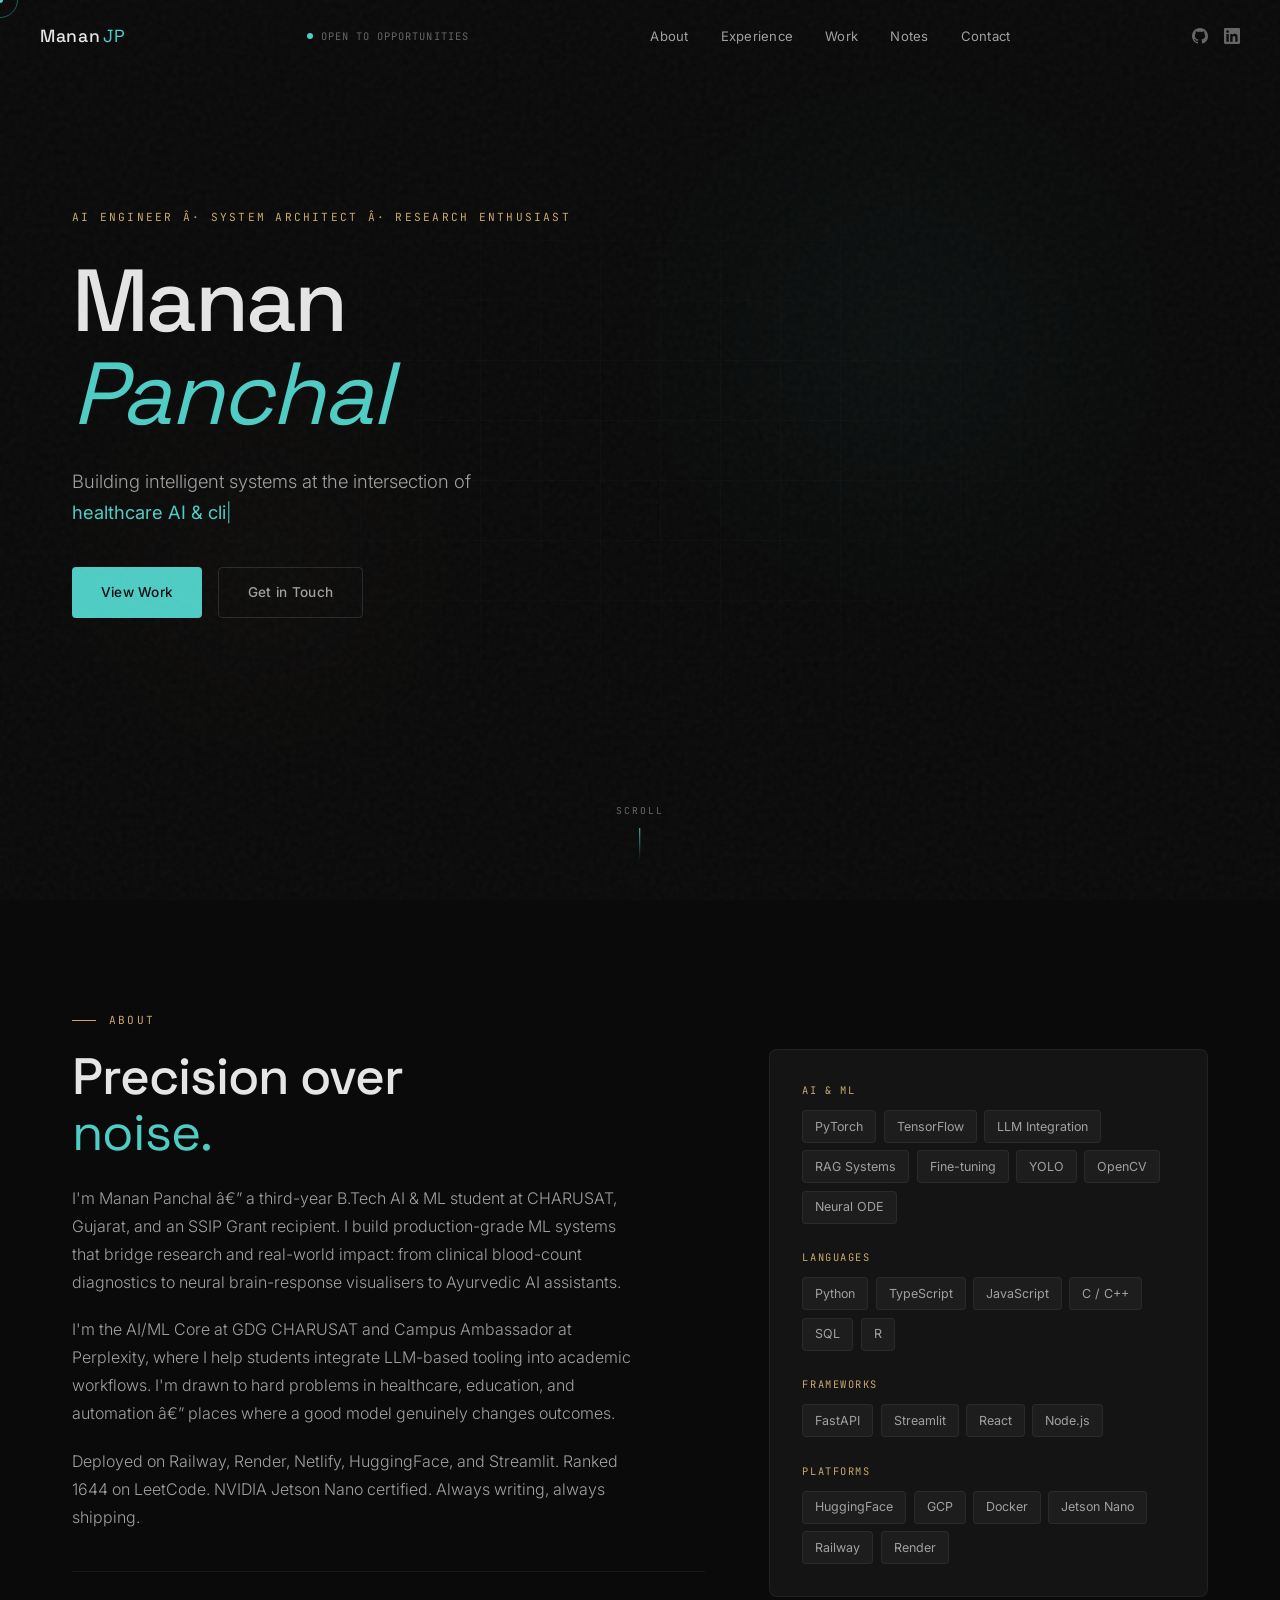
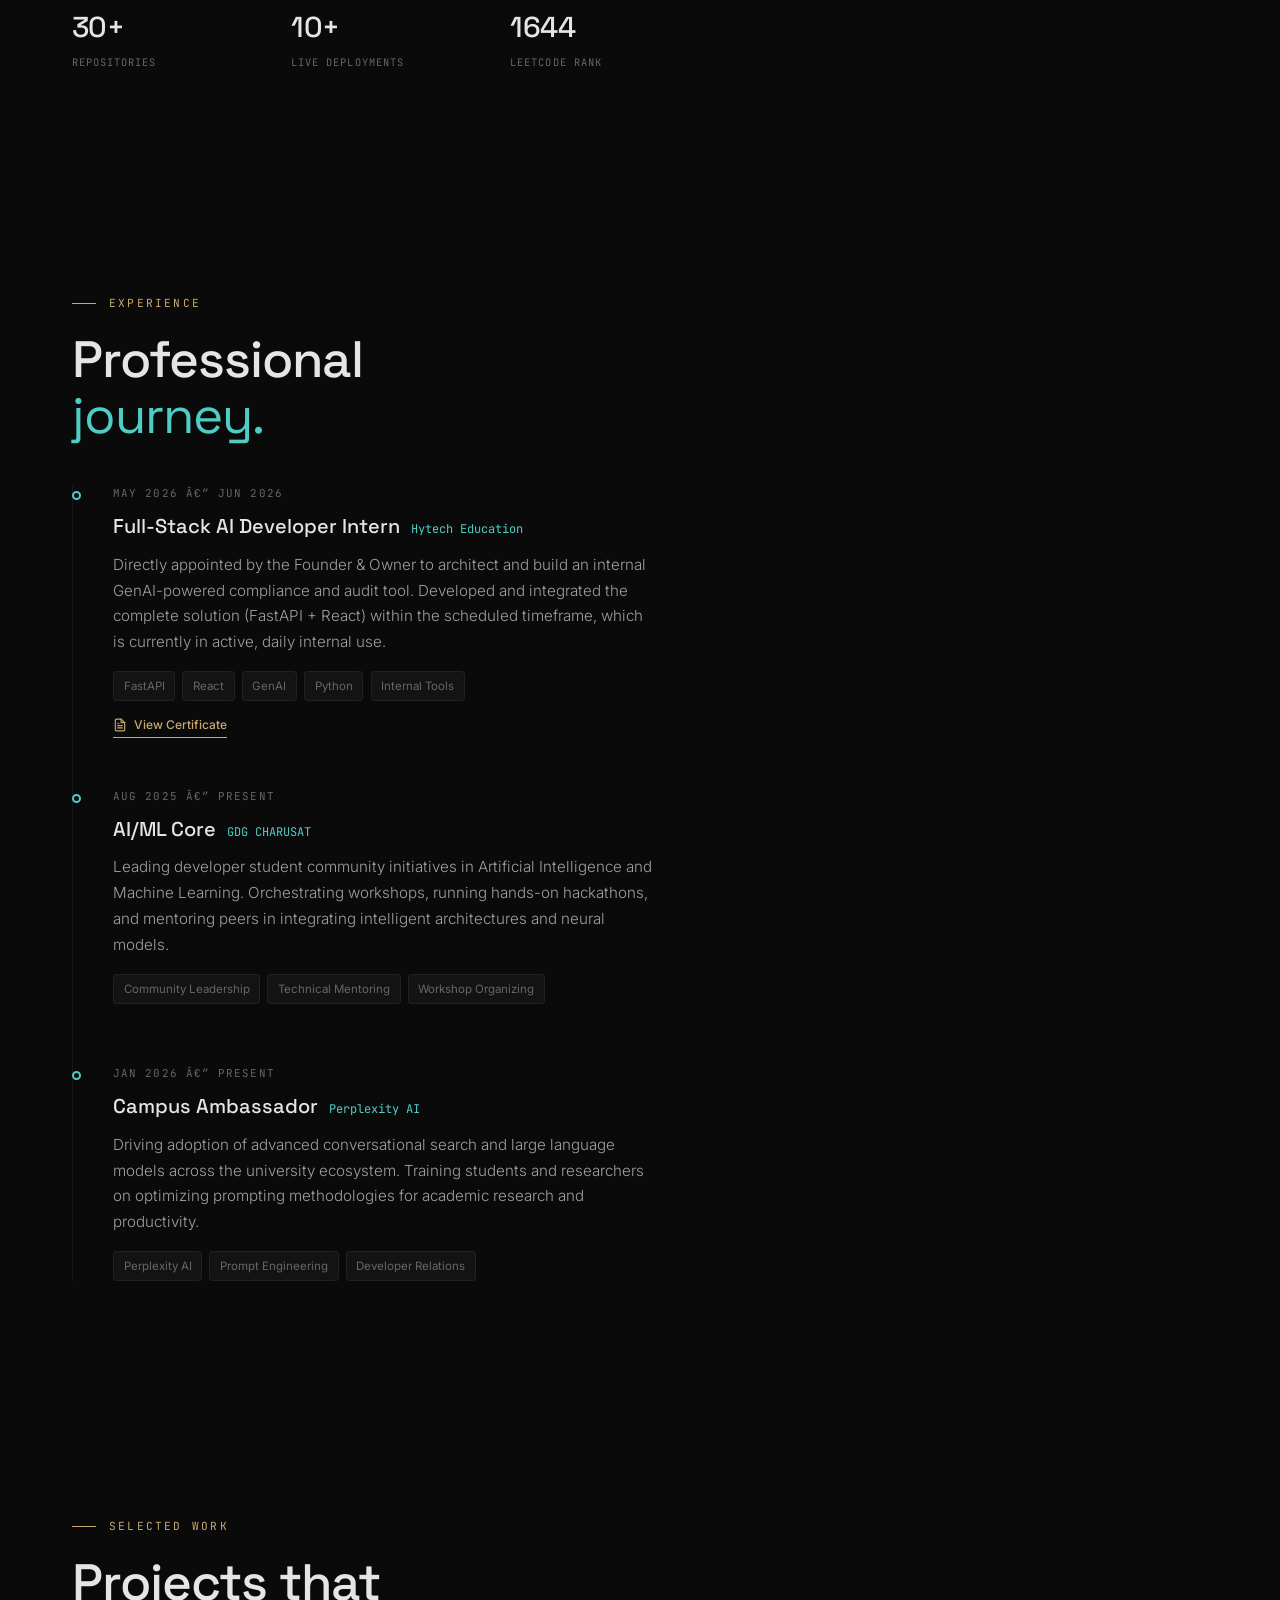
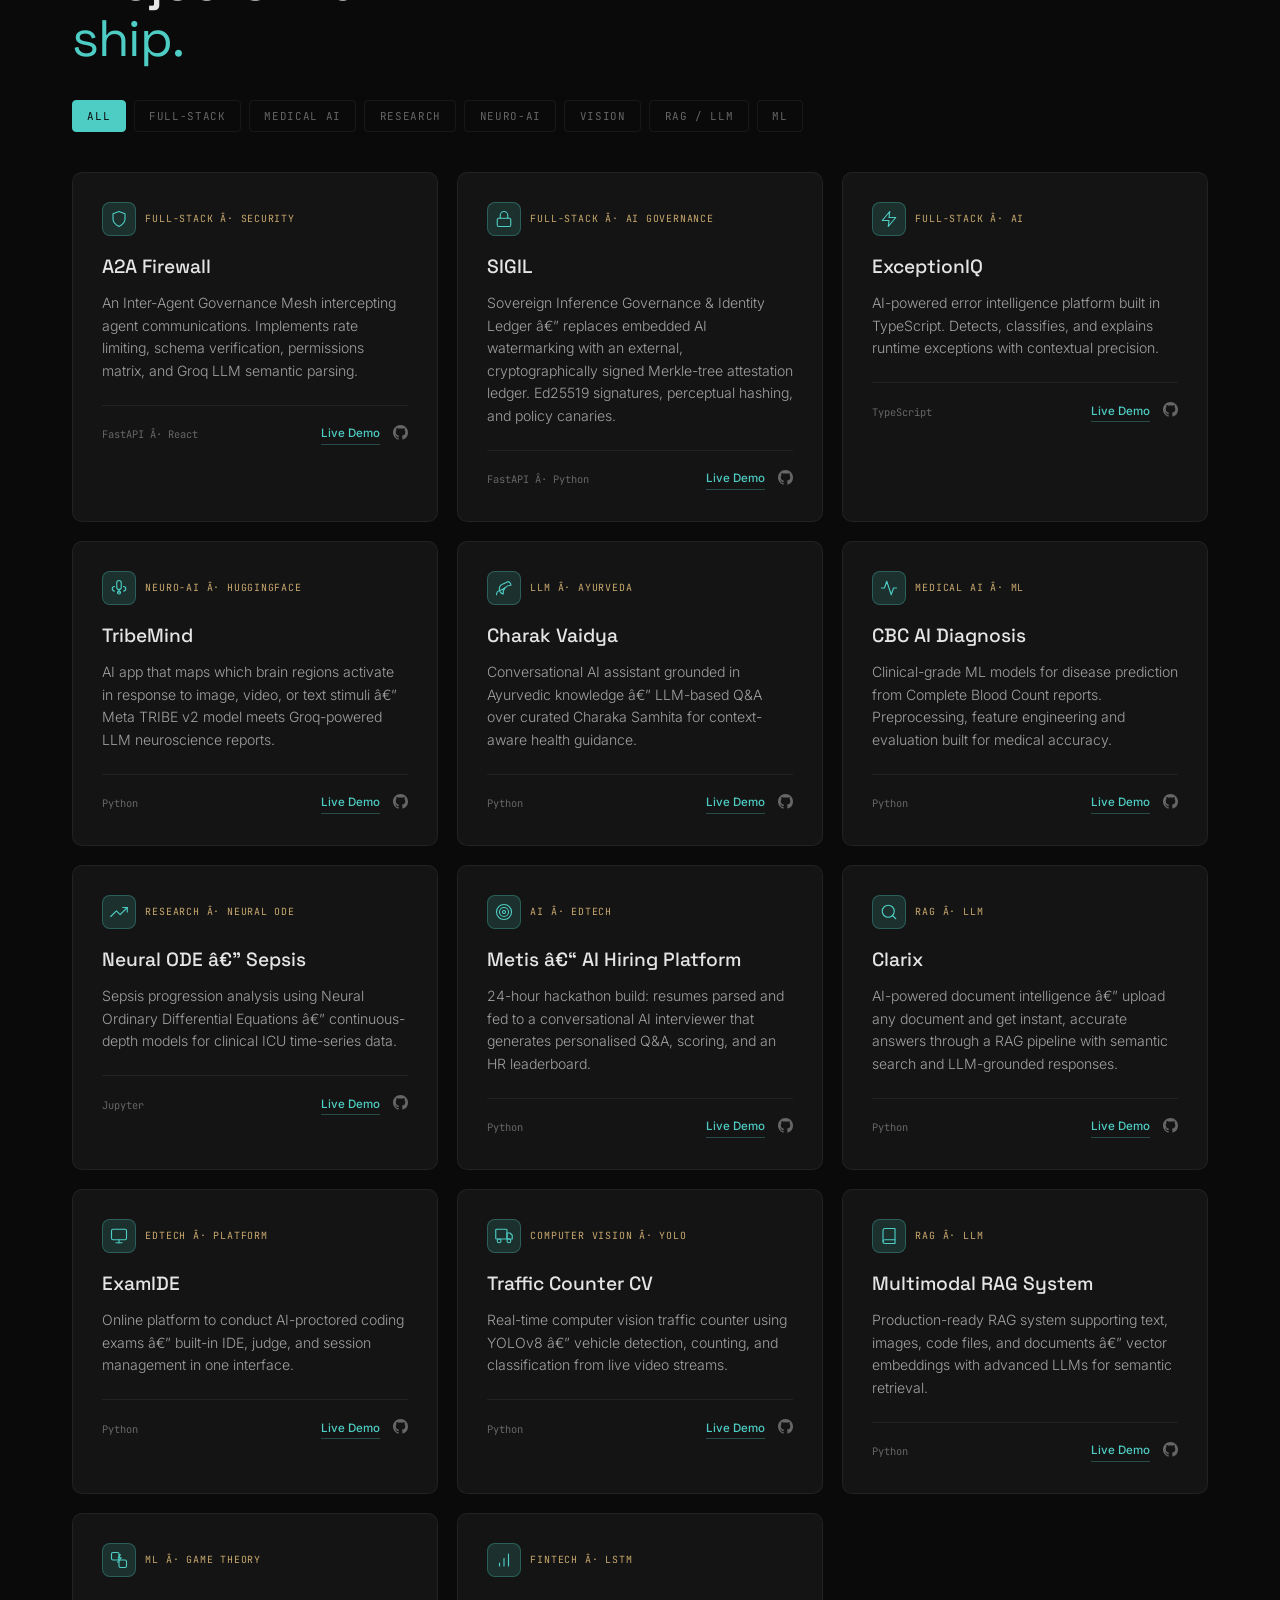
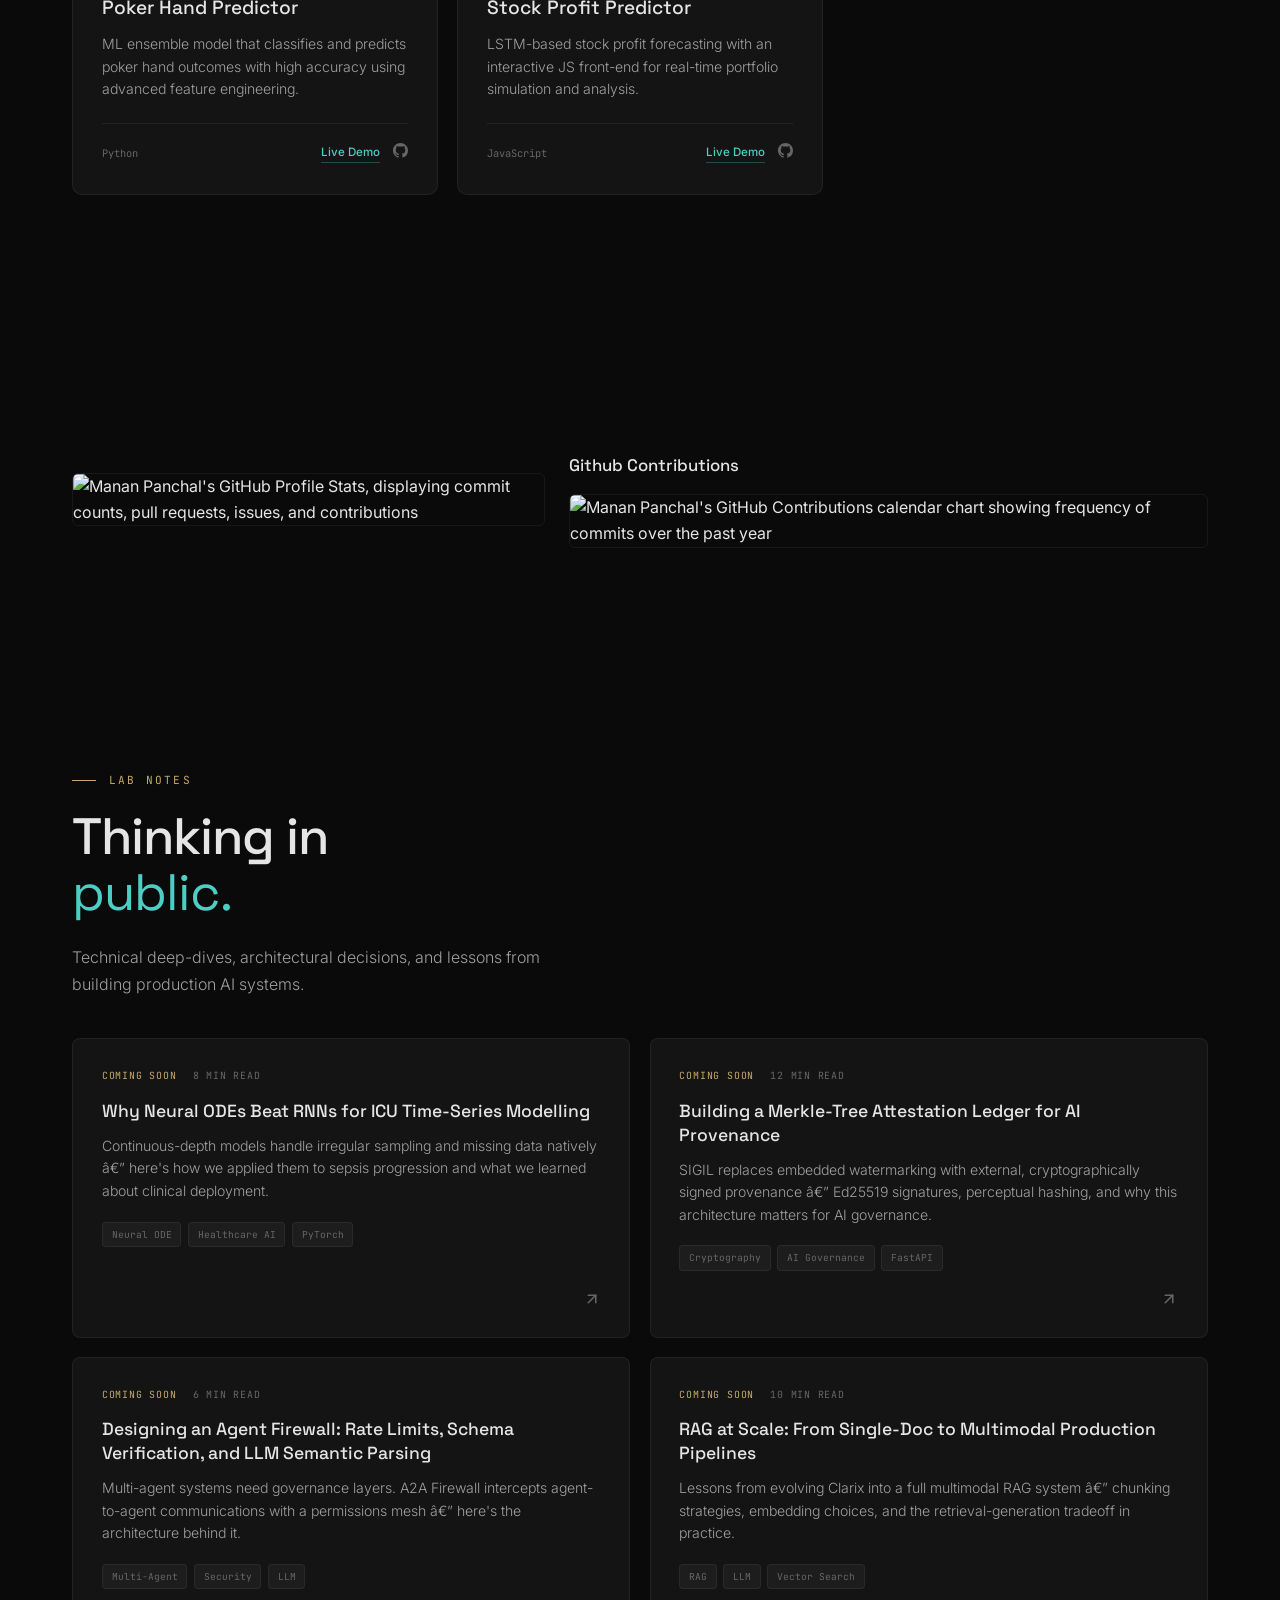
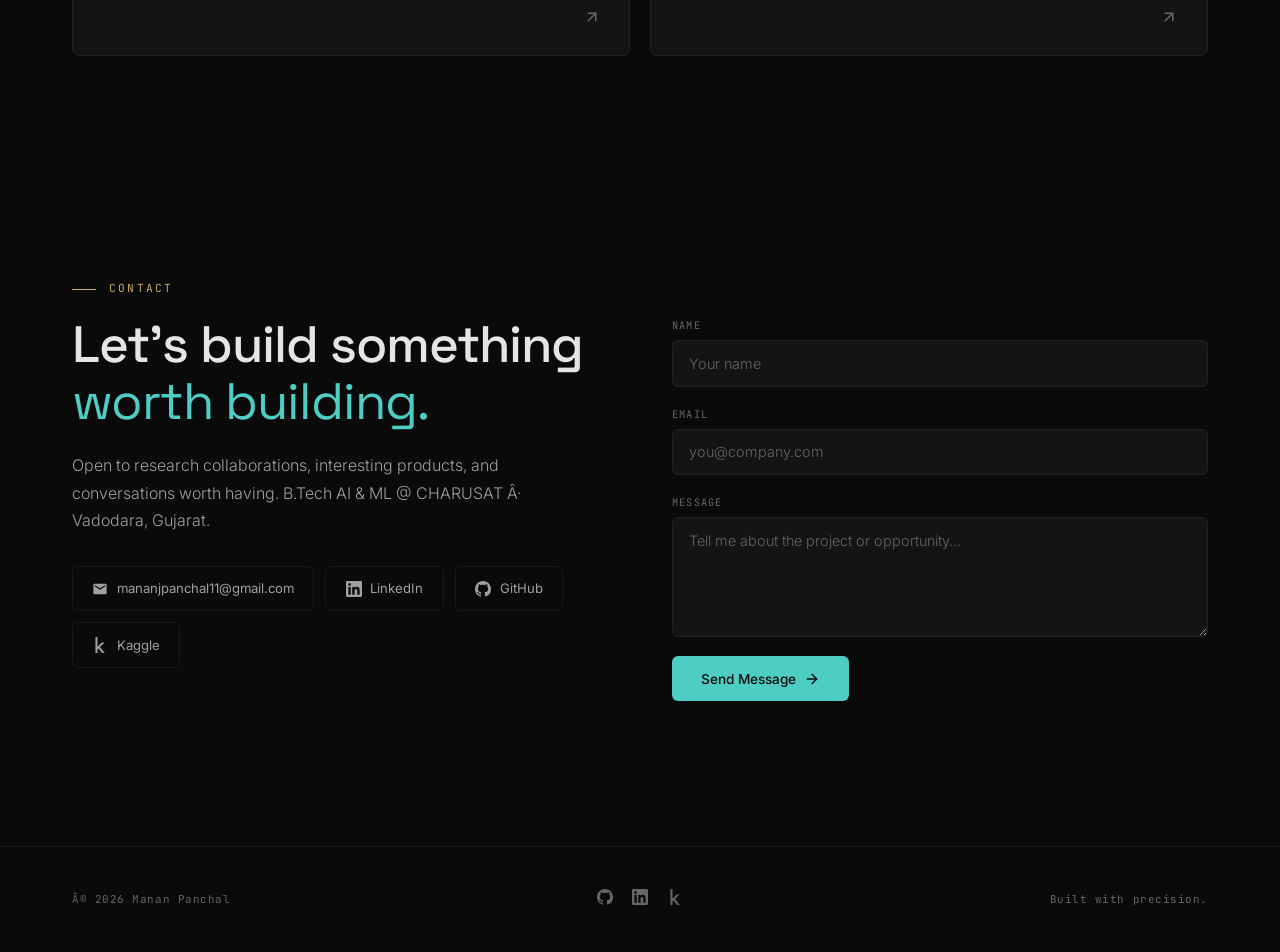
==== commit cae84c5d: "feat: redesign portfolio with neural-silence dark interactive theme" ====
--- a/index.html
+++ b/index.html
@@ -1,9 +1,9 @@
-<!DOCTYPE html>
+﻿<!DOCTYPE html>
 <html lang="en">
 <head>
   <meta charset="UTF-8"/>
   <meta name="viewport" content="width=device-width, initial-scale=1.0"/>
-  <title>Manan Panchal — AI Engineer &amp; System Architect</title>
+  <title>Manan Panchal â€” AI Engineer &amp; System Architect</title>
   
   <meta name="description" content="Portfolio of Manan Panchal, a third-year B.Tech AI &amp; ML student at CHARUSAT and SSIP Grant recipient. Building production-grade ML systems, clinical blood-count diagnostics, neural brain-response visualisers, and Ayurvedic AI assistants." />
   <meta name="keywords" content="Manan Panchal, AI Engineer, Machine Learning Engineer, System Architect, Healthcare AI, RAG Systems, LLM Integration, PyTorch, Neural ODE, CHARUSAT, Gujarat, India, Perplexity AI Campus Ambassador, GDG CHARUSAT" />
@@ -14,7 +14,7 @@
   <!-- Open Graph / Facebook -->
   <meta property="og:type" content="website" />
   <meta property="og:url" content="https://mananjp.github.io/" />
-  <meta property="og:title" content="Manan Panchal — AI Engineer &amp; System Architect" />
+  <meta property="og:title" content="Manan Panchal â€” AI Engineer &amp; System Architect" />
   <meta property="og:description" content="Building intelligent systems at the intersection of healthcare AI, language models, and full-stack engineering. Explore projects, research, and technical experience." />
   <meta property="og:image" content="https://mananjp.github.io/assets/og-image.png" />
   <meta property="og:site_name" content="Manan Panchal Portfolio" />
@@ -22,7 +22,7 @@
   <!-- Twitter -->
   <meta property="twitter:card" content="summary_large_image" />
   <meta property="twitter:url" content="https://mananjp.github.io/" />
-  <meta property="twitter:title" content="Manan Panchal — AI Engineer &amp; System Architect" />
+  <meta property="twitter:title" content="Manan Panchal â€” AI Engineer &amp; System Architect" />
   <meta property="twitter:description" content="Building intelligent systems at the intersection of healthcare AI, language models, and full-stack engineering. Explore projects, research, and technical experience." />
   <meta property="twitter:image" content="https://mananjp.github.io/assets/og-image.png" />
 
@@ -34,8 +34,13 @@
 
   <link rel="preconnect" href="https://fonts.googleapis.com"/>
   <link rel="preconnect" href="https://fonts.gstatic.com" crossorigin/>
-  <link href="https://fonts.googleapis.com/css2?family=Cormorant+Garamond:ital,wght@0,300;0,400;0,500;0,600;1,300;1,400&family=Inter:wght@300;400;500;600&family=JetBrains+Mono:wght@300;400&display=swap" rel="stylesheet"/>
+  <link href="https://fonts.googleapis.com/css2?family=Space+Grotesk:wght@400;500;600&family=Inter:wght@300;400;500;600&family=JetBrains+Mono:wght@300;400&display=swap" rel="stylesheet"/>
   <link rel="stylesheet" href="assets/style.css"/>
+
+  <!-- CDN Libraries -->
+  <script defer src="https://cdnjs.cloudflare.com/ajax/libs/three.js/r128/three.min.js"></script>
+  <script defer src="https://cdn.jsdelivr.net/npm/gsap@3.15.0/dist/gsap.min.js"></script>
+  <script defer src="https://cdn.jsdelivr.net/npm/gsap@3.15.0/dist/ScrollTrigger.min.js"></script>
 
   <!-- Structured Data (JSON-LD) -->
   <script type="application/ld+json">
@@ -62,7 +67,8 @@
       #preloader { display: none !important; }
       body { overflow: auto !important; cursor: default !important; }
       .reveal { opacity: 1 !important; transform: none !important; }
-      #cursor-dot, #cursor-ring, #cursor-glow, #cursor-trail-canvas { display: none !important; }
+      .grain-overlay { display: none !important; }
+      #cursor-dot, #cursor-ring { display: none !important; }
     </style>
   </noscript>
 </head>
@@ -80,23 +86,27 @@
   <!-- CURSOR -->
   <div id="cursor-dot"></div>
   <div id="cursor-ring"></div>
-  <div id="cursor-glow"></div>
-  <canvas id="cursor-trail-canvas"></canvas>
+
+  <!-- GRAIN OVERLAY -->
+  <div class="grain-overlay" aria-hidden="true"></div>
 
   <!-- NAV -->
   <nav id="nav">
     <div class="nav-logo">Manan<span>JP</span></div>
+    <div class="nav-status">
+      <span class="status-dot"></span>
+      <span class="status-text">Open to Opportunities</span>
+    </div>
     <ul class="nav-links">
       <li><a href="#about">About</a></li>
       <li><a href="#experience">Experience</a></li>
       <li><a href="#projects">Work</a></li>
+      <li><a href="#blog">Notes</a></li>
       <li><a href="#contact">Contact</a></li>
     </ul>
     <div class="nav-social">
       <a href="https://github.com/mananjp" target="_blank" rel="noopener noreferrer" class="nav-icon-link" title="GitHub"><svg width="16" height="16" viewBox="0 0 24 24" fill="currentColor"><path d="M12 0C5.37 0 0 5.37 0 12c0 5.31 3.435 9.795 8.205 11.385.6.105.825-.255.825-.57 0-.285-.015-1.23-.015-2.235-3.015.555-3.795-.735-4.035-1.41-.135-.345-.72-1.41-1.23-1.695-.42-.225-1.02-.78-.015-.795.945-.015 1.62.87 1.845 1.23 1.08 1.815 2.805 1.305 3.495.99.105-.78.42-1.305.765-1.605-2.67-.3-5.46-1.335-5.46-5.925 0-1.305.465-2.385 1.23-3.225-.12-.3-.54-1.53.12-3.18 0 0 1.005-.315 3.3 1.23.96-.27 1.98-.405 3-.405s2.04.135 3 .405c2.295-1.56 3.3-1.23 3.3-1.23.66 1.65.24 2.88.12 3.18.765.84 1.23 1.905 1.23 3.225 0 4.605-2.805 5.625-5.475 5.925.435.375.81 1.095.81 2.22 0 1.605-.015 2.895-.015 3.3 0 .315.225.69.825.57A12.02 12.02 0 0 0 24 12c0-6.63-5.37-12-12-12z"/></svg></a>
       <a href="https://www.linkedin.com/in/manan-panchal-623516373/" target="_blank" rel="noopener noreferrer" class="nav-icon-link" title="LinkedIn"><svg width="16" height="16" viewBox="0 0 24 24" fill="currentColor"><path d="M20.447 20.452h-3.554v-5.569c0-1.328-.027-3.037-1.852-3.037-1.853 0-2.136 1.445-2.136 2.939v5.667H9.351V9h3.414v1.561h.046c.477-.9 1.637-1.85 3.37-1.85 3.601 0 4.267 2.37 4.267 5.455v6.286zM5.337 7.433a2.062 2.062 0 0 1-2.063-2.065 2.064 2.064 0 1 1 2.063 2.065zm1.782 13.019H3.555V9h3.564v11.452zM22.225 0H1.771C.792 0 0 .774 0 1.729v20.542C0 23.227.792 24 1.771 24h20.451C23.2 24 24 23.227 24 22.271V1.729C24 .774 23.2 0 22.222 0h.003z"/></svg></a>
-      <a href="https://www.kaggle.com/mananpanchal18" target="_blank" rel="noopener noreferrer" class="nav-icon-link" title="Kaggle"><svg width="16" height="16" viewBox="0 0 24 24" fill="currentColor"><path d="M18.825 23.859c-.022.092-.117.141-.281.141h-3.139c-.187 0-.351-.082-.492-.248l-5.178-6.589-1.448 1.374v5.111c0 .235-.117.352-.351.352H5.505c-.236 0-.354-.117-.354-.352V.353c0-.233.118-.353.354-.353h2.431c.234 0 .351.12.351.353v14.343l6.203-6.272c.165-.165.33-.246.495-.246h3.239c.144 0 .236.06.285.18.046.149.034.255-.036.315l-6.555 6.344 6.836 8.507c.095.104.117.208.07.336z"/></svg></a>
-      <a href="mailto:mananjpanchal11@gmail.com" class="nav-icon-link" title="Email"><svg width="16" height="16" viewBox="0 0 24 24" fill="currentColor"><path d="M20 4H4c-1.1 0-2 .9-2 2v12c0 1.1.9 2 2 2h16c1.1 0 2-.9 2-2V6c0-1.1-.9-2-2-2zm0 4l-8 5-8-5V6l8 5 8-5v2z"/></svg></a>
     </div>
     <div class="nav-progress" id="nav-progress"></div>
   </nav>
@@ -108,10 +118,10 @@
       <div class="hero-orb hero-orb-1"></div>
       <div class="hero-orb hero-orb-2"></div>
       <div class="hero-grid"></div>
-      <canvas id="trajectory-canvas"></canvas>
+      <canvas id="particle-canvas"></canvas>
     </div>
     <div class="hero-content">
-      <p class="hero-eyebrow reveal">AI Engineer · System Architect · Research Enthusiast</p>
+      <p class="hero-eyebrow reveal">AI Engineer Â· System Architect Â· Research Enthusiast</p>
       <h1 class="hero-name reveal">
         <span class="name-line">Manan</span>
         <span class="name-line italic">Panchal</span>
@@ -121,8 +131,8 @@
         <em><span id="typewriter-text"></span><span class="typewriter-cursor">|</span></em>
       </p>
       <div class="hero-cta reveal">
-        <a href="#projects" class="btn-primary">View Work</a>
-        <a href="#contact" class="btn-ghost">Get in Touch</a>
+        <a href="#projects" class="btn-primary magnetic" data-strength="0.4">View Work</a>
+        <a href="#contact" class="btn-ghost magnetic" data-strength="0.4">Get in Touch</a>
       </div>
     </div>
     <!-- scroll indicator OUTSIDE hero-content, fixed at bottom of section -->
@@ -140,7 +150,7 @@
         <div class="about-left reveal">
           <h2 class="section-title">Precision over<br/><em>noise.</em></h2>
           <p class="about-body">
-            I'm Manan Panchal — a third-year B.Tech AI &amp; ML student at CHARUSAT, Gujarat,
+            I'm Manan Panchal â€” a third-year B.Tech AI &amp; ML student at CHARUSAT, Gujarat,
             and an SSIP Grant recipient. I build production-grade ML systems that bridge research 
             and real-world impact: from clinical blood-count diagnostics to neural brain-response 
             visualisers to Ayurvedic AI assistants.
@@ -148,7 +158,7 @@
           <p class="about-body">
             I'm the AI/ML Core at GDG CHARUSAT and Campus Ambassador at Perplexity, 
             where I help students integrate LLM-based tooling into academic workflows. 
-            I'm drawn to hard problems in healthcare, education, and automation — 
+            I'm drawn to hard problems in healthcare, education, and automation â€” 
             places where a good model genuinely changes outcomes.
           </p>
           <p class="about-body">
@@ -207,7 +217,7 @@
       <div class="timeline">
         
         <div class="timeline-item reveal">
-          <div class="timeline-date">May 2026 — Jun 2026</div>
+          <div class="timeline-date">May 2026 â€” Jun 2026</div>
           <div class="timeline-dot"></div>
           <div class="timeline-content">
             <div class="timeline-header">
@@ -228,7 +238,7 @@
         </div>
 
         <div class="timeline-item reveal">
-          <div class="timeline-date">Aug 2025 — Present</div>
+          <div class="timeline-date">Aug 2025 â€” Present</div>
           <div class="timeline-dot"></div>
           <div class="timeline-content">
             <div class="timeline-header">
@@ -245,7 +255,7 @@
         </div>
 
         <div class="timeline-item reveal">
-          <div class="timeline-date">Jan 2026 — Present</div>
+          <div class="timeline-date">Jan 2026 â€” Present</div>
           <div class="timeline-dot"></div>
           <div class="timeline-content">
             <div class="timeline-header">
@@ -282,16 +292,16 @@
       </div>
       <div class="projects-grid" id="projects-grid">
         
-        <div class="project-card" data-category="full-stack" style="animation-delay:0.0s">
-          <div class="card-inner">
-            <div class="card-header">
-              <span class="card-icon">🛡️</span>
-              <span class="card-tag">Full-Stack · Security</span>
+        <div class="project-card" data-category="full-stack">
+          <div class="card-inner">
+            <div class="card-header">
+              <span class="card-icon"><svg width="18" height="18" viewBox="0 0 24 24" fill="none" stroke="currentColor" stroke-width="1.5" stroke-linecap="round" stroke-linejoin="round"><path d="M12 22s8-4 8-10V5l-8-3-8 3v7c0 6 8 10 8 10z"/></svg></span>
+              <span class="card-tag">Full-Stack Â· Security</span>
             </div>
             <h3 class="card-title">A2A Firewall</h3>
             <p class="card-desc">An Inter-Agent Governance Mesh intercepting agent communications. Implements rate limiting, schema verification, permissions matrix, and Groq LLM semantic parsing.</p>
             <div class="card-footer">
-              <span class="card-lang">FastAPI · React</span>
+              <span class="card-lang">FastAPI Â· React</span>
               <div class="card-links">
                 <a href="https://a2a-firewall.onrender.com/" target="_blank" rel="noopener noreferrer" class="btn-live">Live Demo</a>
                 <a href="https://github.com/mananjp/a2a-firewall" target="_blank" rel="noopener noreferrer" class="btn-gh" aria-label="GitHub">
@@ -302,16 +312,16 @@
           </div>
         </div>
 
-        <div class="project-card" data-category="full-stack" style="animation-delay:0.06s">
-          <div class="card-inner">
-            <div class="card-header">
-              <span class="card-icon">🔏</span>
-              <span class="card-tag">Full-Stack · AI Governance</span>
+        <div class="project-card" data-category="full-stack">
+          <div class="card-inner">
+            <div class="card-header">
+              <span class="card-icon"><svg width="18" height="18" viewBox="0 0 24 24" fill="none" stroke="currentColor" stroke-width="1.5" stroke-linecap="round" stroke-linejoin="round"><rect x="3" y="11" width="18" height="11" rx="2" ry="2"/><path d="M7 11V7a5 5 0 0 1 10 0v4"/></svg></span>
+              <span class="card-tag">Full-Stack Â· AI Governance</span>
             </div>
             <h3 class="card-title">SIGIL</h3>
-            <p class="card-desc">Sovereign Inference Governance & Identity Ledger — replaces embedded AI watermarking with an external, cryptographically signed Merkle-tree attestation ledger. Ed25519 signatures, perceptual hashing, and policy canaries.</p>
-            <div class="card-footer">
-              <span class="card-lang">FastAPI · Python</span>
+            <p class="card-desc">Sovereign Inference Governance & Identity Ledger â€” replaces embedded AI watermarking with an external, cryptographically signed Merkle-tree attestation ledger. Ed25519 signatures, perceptual hashing, and policy canaries.</p>
+            <div class="card-footer">
+              <span class="card-lang">FastAPI Â· Python</span>
               <div class="card-links">
                 <a href="https://sigil-project-latest.onrender.com/" target="_blank" rel="noopener noreferrer" class="btn-live">Live Demo</a>
                 <a href="https://github.com/mananjp/sigil-project" target="_blank" rel="noopener noreferrer" class="btn-gh" aria-label="GitHub">
@@ -322,11 +332,11 @@
           </div>
         </div>
 
-        <div class="project-card" data-category="full-stack" style="animation-delay:0.12s">
-          <div class="card-inner">
-            <div class="card-header">
-              <span class="card-icon">⚡</span>
-              <span class="card-tag">Full-Stack · AI</span>
+        <div class="project-card" data-category="full-stack">
+          <div class="card-inner">
+            <div class="card-header">
+              <span class="card-icon"><svg width="18" height="18" viewBox="0 0 24 24" fill="none" stroke="currentColor" stroke-width="1.5" stroke-linecap="round" stroke-linejoin="round"><polygon points="13 2 3 14 12 14 11 22 21 10 12 10 13 2"/></svg></span>
+              <span class="card-tag">Full-Stack Â· AI</span>
             </div>
             <h3 class="card-title">ExceptionIQ</h3>
             <p class="card-desc">AI-powered error intelligence platform built in TypeScript. Detects, classifies, and explains runtime exceptions with contextual precision.</p>
@@ -342,14 +352,14 @@
           </div>
         </div>
 
-        <div class="project-card" data-category="neuro-ai" style="animation-delay:0.18s">
-          <div class="card-inner">
-            <div class="card-header">
-              <span class="card-icon">🧠</span>
-              <span class="card-tag">Neuro-AI · HuggingFace</span>
+        <div class="project-card" data-category="neuro-ai">
+          <div class="card-inner">
+            <div class="card-header">
+              <span class="card-icon"><svg width="18" height="18" viewBox="0 0 24 24" fill="none" stroke="currentColor" stroke-width="1.5" stroke-linecap="round" stroke-linejoin="round"><rect x="9" y="2" width="6" height="12" rx="3"/><path d="M12 14v4"/><path d="M6 16a3 3 0 0 1 0-6"/><path d="M18 16a3 3 0 0 0 0-6"/><circle cx="12" cy="18" r="2"/></svg></span>
+              <span class="card-tag">Neuro-AI Â· HuggingFace</span>
             </div>
             <h3 class="card-title">TribeMind</h3>
-            <p class="card-desc">AI app that maps which brain regions activate in response to image, video, or text stimuli — Meta TRIBE v2 model meets Groq-powered LLM neuroscience reports.</p>
+            <p class="card-desc">AI app that maps which brain regions activate in response to image, video, or text stimuli â€” Meta TRIBE v2 model meets Groq-powered LLM neuroscience reports.</p>
             <div class="card-footer">
               <span class="card-lang">Python</span>
               <div class="card-links">
@@ -362,14 +372,14 @@
           </div>
         </div>
 
-        <div class="project-card" data-category="rag" style="animation-delay:0.24s">
-          <div class="card-inner">
-            <div class="card-header">
-              <span class="card-icon">🌿</span>
-              <span class="card-tag">LLM · Ayurveda</span>
+        <div class="project-card" data-category="rag">
+          <div class="card-inner">
+            <div class="card-header">
+              <span class="card-icon"><svg width="18" height="18" viewBox="0 0 24 24" fill="none" stroke="currentColor" stroke-width="1.5" stroke-linecap="round" stroke-linejoin="round"><path d="M11 20A7 7 0 0 1 9.8 6.9C15.5 4.9 17 3.5 17 3.5s1.5 0 2.8 1.3c1 1 1.3 2.3 1.5 3.5A10 10 0 0 0 11 20z"/><path d="M2 21c0-3 1.85-5.36 5.08-6C9.5 14.52 12 13 13 12"/></svg></span>
+              <span class="card-tag">LLM Â· Ayurveda</span>
             </div>
             <h3 class="card-title">Charak Vaidya</h3>
-            <p class="card-desc">Conversational AI assistant grounded in Ayurvedic knowledge — LLM-based Q&A over curated Charaka Samhita for context-aware health guidance.</p>
+            <p class="card-desc">Conversational AI assistant grounded in Ayurvedic knowledge â€” LLM-based Q&A over curated Charaka Samhita for context-aware health guidance.</p>
             <div class="card-footer">
               <span class="card-lang">Python</span>
               <div class="card-links">
@@ -382,11 +392,11 @@
           </div>
         </div>
 
-        <div class="project-card" data-category="medical" style="animation-delay:0.30s">
-          <div class="card-inner">
-            <div class="card-header">
-              <span class="card-icon">🩺</span>
-              <span class="card-tag">Medical AI · ML</span>
+        <div class="project-card" data-category="medical">
+          <div class="card-inner">
+            <div class="card-header">
+              <span class="card-icon"><svg width="18" height="18" viewBox="0 0 24 24" fill="none" stroke="currentColor" stroke-width="1.5" stroke-linecap="round" stroke-linejoin="round"><polyline points="22 12 18 12 15 21 9 3 6 12 2 12"/></svg></span>
+              <span class="card-tag">Medical AI Â· ML</span>
             </div>
             <h3 class="card-title">CBC AI Diagnosis</h3>
             <p class="card-desc">Clinical-grade ML models for disease prediction from Complete Blood Count reports. Preprocessing, feature engineering and evaluation built for medical accuracy.</p>
@@ -402,14 +412,14 @@
           </div>
         </div>
 
-        <div class="project-card" data-category="research" style="animation-delay:0.36s">
-          <div class="card-inner">
-            <div class="card-header">
-              <span class="card-icon">📈</span>
-              <span class="card-tag">Research · Neural ODE</span>
-            </div>
-            <h3 class="card-title">Neural ODE — Sepsis</h3>
-            <p class="card-desc">Sepsis progression analysis using Neural Ordinary Differential Equations — continuous-depth models for clinical ICU time-series data.</p>
+        <div class="project-card" data-category="research">
+          <div class="card-inner">
+            <div class="card-header">
+              <span class="card-icon"><svg width="18" height="18" viewBox="0 0 24 24" fill="none" stroke="currentColor" stroke-width="1.5" stroke-linecap="round" stroke-linejoin="round"><polyline points="23 6 13.5 15.5 8.5 10.5 1 18"/><polyline points="17 6 23 6 23 12"/></svg></span>
+              <span class="card-tag">Research Â· Neural ODE</span>
+            </div>
+            <h3 class="card-title">Neural ODE â€” Sepsis</h3>
+            <p class="card-desc">Sepsis progression analysis using Neural Ordinary Differential Equations â€” continuous-depth models for clinical ICU time-series data.</p>
             <div class="card-footer">
               <span class="card-lang">Jupyter</span>
               <div class="card-links">
@@ -422,13 +432,13 @@
           </div>
         </div>
 
-        <div class="project-card" data-category="full-stack" style="animation-delay:0.42s">
-          <div class="card-inner">
-            <div class="card-header">
-              <span class="card-icon">🎯</span>
-              <span class="card-tag">AI · EdTech</span>
-            </div>
-            <h3 class="card-title">Metis – AI Hiring Platform</h3>
+        <div class="project-card" data-category="full-stack">
+          <div class="card-inner">
+            <div class="card-header">
+              <span class="card-icon"><svg width="18" height="18" viewBox="0 0 24 24" fill="none" stroke="currentColor" stroke-width="1.5" stroke-linecap="round" stroke-linejoin="round"><circle cx="12" cy="12" r="10"/><circle cx="12" cy="12" r="6"/><circle cx="12" cy="12" r="2"/></svg></span>
+              <span class="card-tag">AI Â· EdTech</span>
+            </div>
+            <h3 class="card-title">Metis â€“ AI Hiring Platform</h3>
             <p class="card-desc">24-hour hackathon build: resumes parsed and fed to a conversational AI interviewer that generates personalised Q&A, scoring, and an HR leaderboard.</p>
             <div class="card-footer">
               <span class="card-lang">Python</span>
@@ -440,14 +450,14 @@
           </div>
         </div>
 
-        <div class="project-card" data-category="rag" style="animation-delay:0.48s">
-          <div class="card-inner">
-            <div class="card-header">
-              <span class="card-icon">🔍</span>
-              <span class="card-tag">RAG · LLM</span>
+        <div class="project-card" data-category="rag">
+          <div class="card-inner">
+            <div class="card-header">
+              <span class="card-icon"><svg width="18" height="18" viewBox="0 0 24 24" fill="none" stroke="currentColor" stroke-width="1.5" stroke-linecap="round" stroke-linejoin="round"><circle cx="11" cy="11" r="8"/><line x1="21" y1="21" x2="16.65" y2="16.65"/></svg></span>
+              <span class="card-tag">RAG Â· LLM</span>
             </div>
             <h3 class="card-title">Clarix</h3>
-            <p class="card-desc">AI-powered document intelligence — upload any document and get instant, accurate answers through a RAG pipeline with semantic search and LLM-grounded responses.</p>
+            <p class="card-desc">AI-powered document intelligence â€” upload any document and get instant, accurate answers through a RAG pipeline with semantic search and LLM-grounded responses.</p>
             <div class="card-footer">
               <span class="card-lang">Python</span>
               <div class="card-links">
@@ -458,14 +468,14 @@
           </div>
         </div>
 
-        <div class="project-card" data-category="full-stack" style="animation-delay:0.54s">
-          <div class="card-inner">
-            <div class="card-header">
-              <span class="card-icon">💻</span>
-              <span class="card-tag">EdTech · Platform</span>
+        <div class="project-card" data-category="full-stack">
+          <div class="card-inner">
+            <div class="card-header">
+              <span class="card-icon"><svg width="18" height="18" viewBox="0 0 24 24" fill="none" stroke="currentColor" stroke-width="1.5" stroke-linecap="round" stroke-linejoin="round"><rect x="2" y="3" width="20" height="14" rx="2" ry="2"/><line x1="8" y1="21" x2="16" y2="21"/><line x1="12" y1="17" x2="12" y2="21"/></svg></span>
+              <span class="card-tag">EdTech Â· Platform</span>
             </div>
             <h3 class="card-title">ExamIDE</h3>
-            <p class="card-desc">Online platform to conduct AI-proctored coding exams — built-in IDE, judge, and session management in one interface.</p>
+            <p class="card-desc">Online platform to conduct AI-proctored coding exams â€” built-in IDE, judge, and session management in one interface.</p>
             <div class="card-footer">
               <span class="card-lang">Python</span>
               <div class="card-links">
@@ -478,14 +488,14 @@
           </div>
         </div>
 
-        <div class="project-card" data-category="computer" style="animation-delay:0.60s">
-          <div class="card-inner">
-            <div class="card-header">
-              <span class="card-icon">🚗</span>
-              <span class="card-tag">Computer Vision · YOLO</span>
+        <div class="project-card" data-category="computer">
+          <div class="card-inner">
+            <div class="card-header">
+              <span class="card-icon"><svg width="18" height="18" viewBox="0 0 24 24" fill="none" stroke="currentColor" stroke-width="1.5" stroke-linecap="round" stroke-linejoin="round"><rect x="1" y="3" width="15" height="13" rx="1"/><polygon points="16 8 20 8 23 11 23 16 16 16 16 8"/><circle cx="5.5" cy="18.5" r="2.5"/><circle cx="18.5" cy="18.5" r="2.5"/></svg></span>
+              <span class="card-tag">Computer Vision Â· YOLO</span>
             </div>
             <h3 class="card-title">Traffic Counter CV</h3>
-            <p class="card-desc">Real-time computer vision traffic counter using YOLOv8 — vehicle detection, counting, and classification from live video streams.</p>
+            <p class="card-desc">Real-time computer vision traffic counter using YOLOv8 â€” vehicle detection, counting, and classification from live video streams.</p>
             <div class="card-footer">
               <span class="card-lang">Python</span>
               <div class="card-links">
@@ -498,14 +508,14 @@
           </div>
         </div>
 
-        <div class="project-card" data-category="rag" style="animation-delay:0.66s">
-          <div class="card-inner">
-            <div class="card-header">
-              <span class="card-icon">📚</span>
-              <span class="card-tag">RAG · LLM</span>
+        <div class="project-card" data-category="rag">
+          <div class="card-inner">
+            <div class="card-header">
+              <span class="card-icon"><svg width="18" height="18" viewBox="0 0 24 24" fill="none" stroke="currentColor" stroke-width="1.5" stroke-linecap="round" stroke-linejoin="round"><path d="M4 19.5A2.5 2.5 0 0 1 6.5 17H20"/><path d="M6.5 2H20v20H6.5A2.5 2.5 0 0 1 4 19.5v-15A2.5 2.5 0 0 1 6.5 2z"/></svg></span>
+              <span class="card-tag">RAG Â· LLM</span>
             </div>
             <h3 class="card-title">Multimodal RAG System</h3>
-            <p class="card-desc">Production-ready RAG system supporting text, images, code files, and documents — vector embeddings with advanced LLMs for semantic retrieval.</p>
+            <p class="card-desc">Production-ready RAG system supporting text, images, code files, and documents â€” vector embeddings with advanced LLMs for semantic retrieval.</p>
             <div class="card-footer">
               <span class="card-lang">Python</span>
               <div class="card-links">
@@ -518,11 +528,11 @@
           </div>
         </div>
 
-        <div class="project-card" data-category="ml" style="animation-delay:0.72s">
-          <div class="card-inner">
-            <div class="card-header">
-              <span class="card-icon">🃏</span>
-              <span class="card-tag">ML · Game Theory</span>
+        <div class="project-card" data-category="ml">
+          <div class="card-inner">
+            <div class="card-header">
+              <span class="card-icon"><svg width="18" height="18" viewBox="0 0 24 24" fill="none" stroke="currentColor" stroke-width="1.5" stroke-linecap="round" stroke-linejoin="round"><rect x="2" y="2" width="10" height="10" rx="2"/><rect x="12" y="12" width="10" height="10" rx="2"/><path d="M12 5h2l-3 4h4l-5 6"/></svg></span>
+              <span class="card-tag">ML Â· Game Theory</span>
             </div>
             <h3 class="card-title">Poker Hand Predictor</h3>
             <p class="card-desc">ML ensemble model that classifies and predicts poker hand outcomes with high accuracy using advanced feature engineering.</p>
@@ -538,11 +548,11 @@
           </div>
         </div>
 
-        <div class="project-card" data-category="ml" style="animation-delay:0.78s">
-          <div class="card-inner">
-            <div class="card-header">
-              <span class="card-icon">📊</span>
-              <span class="card-tag">FinTech · LSTM</span>
+        <div class="project-card" data-category="ml">
+          <div class="card-inner">
+            <div class="card-header">
+              <span class="card-icon"><svg width="18" height="18" viewBox="0 0 24 24" fill="none" stroke="currentColor" stroke-width="1.5" stroke-linecap="round" stroke-linejoin="round"><line x1="12" y1="20" x2="12" y2="10"/><line x1="18" y1="20" x2="18" y2="4"/><line x1="6" y1="20" x2="6" y2="16"/></svg></span>
+              <span class="card-tag">FinTech Â· LSTM</span>
             </div>
             <h3 class="card-title">Stock Profit Predictor</h3>
             <p class="card-desc">LSTM-based stock profit forecasting with an interactive JS front-end for real-time portfolio simulation and analysis.</p>
@@ -576,30 +586,134 @@
   </div>
 </section>
 
+  <!-- BLOG / LAB NOTES -->
+  <section id="blog">
+    <div class="container">
+      <div class="section-label reveal">Lab Notes</div>
+      <h2 class="section-title reveal">Thinking in<br/><em>public.</em></h2>
+      <p class="blog-intro reveal">Technical deep-dives, architectural decisions, and lessons from building production AI systems.</p>
+      <div class="blog-grid" id="blog-grid">
+
+        <a href="#" class="blog-card reveal" target="_blank" rel="noopener noreferrer">
+          <div class="blog-card-inner">
+            <div class="blog-meta">
+              <span class="blog-date">Coming Soon</span>
+              <span class="blog-read">8 min read</span>
+            </div>
+            <h3 class="blog-title">Why Neural ODEs Beat RNNs for ICU Time-Series Modelling</h3>
+            <p class="blog-excerpt">Continuous-depth models handle irregular sampling and missing data natively â€” here's how we applied them to sepsis progression and what we learned about clinical deployment.</p>
+            <div class="blog-tags">
+              <span>Neural ODE</span><span>Healthcare AI</span><span>PyTorch</span>
+            </div>
+          </div>
+          <div class="blog-arrow">
+            <svg width="18" height="18" viewBox="0 0 24 24" fill="none" stroke="currentColor" stroke-width="2" stroke-linecap="round" stroke-linejoin="round"><line x1="7" y1="17" x2="17" y2="7"/><polyline points="7 7 17 7 17 17"/></svg>
+          </div>
+        </a>
+
+        <a href="#" class="blog-card reveal" target="_blank" rel="noopener noreferrer">
+          <div class="blog-card-inner">
+            <div class="blog-meta">
+              <span class="blog-date">Coming Soon</span>
+              <span class="blog-read">12 min read</span>
+            </div>
+            <h3 class="blog-title">Building a Merkle-Tree Attestation Ledger for AI Provenance</h3>
+            <p class="blog-excerpt">SIGIL replaces embedded watermarking with external, cryptographically signed provenance â€” Ed25519 signatures, perceptual hashing, and why this architecture matters for AI governance.</p>
+            <div class="blog-tags">
+              <span>Cryptography</span><span>AI Governance</span><span>FastAPI</span>
+            </div>
+          </div>
+          <div class="blog-arrow">
+            <svg width="18" height="18" viewBox="0 0 24 24" fill="none" stroke="currentColor" stroke-width="2" stroke-linecap="round" stroke-linejoin="round"><line x1="7" y1="17" x2="17" y2="7"/><polyline points="7 7 17 7 17 17"/></svg>
+          </div>
+        </a>
+
+        <a href="#" class="blog-card reveal" target="_blank" rel="noopener noreferrer">
+          <div class="blog-card-inner">
+            <div class="blog-meta">
+              <span class="blog-date">Coming Soon</span>
+              <span class="blog-read">6 min read</span>
+            </div>
+            <h3 class="blog-title">Designing an Agent Firewall: Rate Limits, Schema Verification, and LLM Semantic Parsing</h3>
+            <p class="blog-excerpt">Multi-agent systems need governance layers. A2A Firewall intercepts agent-to-agent communications with a permissions mesh â€” here's the architecture behind it.</p>
+            <div class="blog-tags">
+              <span>Multi-Agent</span><span>Security</span><span>LLM</span>
+            </div>
+          </div>
+          <div class="blog-arrow">
+            <svg width="18" height="18" viewBox="0 0 24 24" fill="none" stroke="currentColor" stroke-width="2" stroke-linecap="round" stroke-linejoin="round"><line x1="7" y1="17" x2="17" y2="7"/><polyline points="7 7 17 7 17 17"/></svg>
+          </div>
+        </a>
+
+        <a href="#" class="blog-card reveal" target="_blank" rel="noopener noreferrer">
+          <div class="blog-card-inner">
+            <div class="blog-meta">
+              <span class="blog-date">Coming Soon</span>
+              <span class="blog-read">10 min read</span>
+            </div>
+            <h3 class="blog-title">RAG at Scale: From Single-Doc to Multimodal Production Pipelines</h3>
+            <p class="blog-excerpt">Lessons from evolving Clarix into a full multimodal RAG system â€” chunking strategies, embedding choices, and the retrieval-generation tradeoff in practice.</p>
+            <div class="blog-tags">
+              <span>RAG</span><span>LLM</span><span>Vector Search</span>
+            </div>
+          </div>
+          <div class="blog-arrow">
+            <svg width="18" height="18" viewBox="0 0 24 24" fill="none" stroke="currentColor" stroke-width="2" stroke-linecap="round" stroke-linejoin="round"><line x1="7" y1="17" x2="17" y2="7"/><polyline points="7 7 17 7 17 17"/></svg>
+          </div>
+        </a>
+
+      </div>
+    </div>
+  </section>
+
   <!-- CONTACT -->
   <section id="contact">
     <div class="container">
       <div class="section-label reveal">Contact</div>
-      <div class="contact-inner reveal">
-        <h2 class="section-title">Let's build something<br/><em>worth building.</em></h2>
-        <p class="contact-sub">Open to research collaborations, interesting products, and conversations worth having. B.Tech AI &amp; ML @ CHARUSAT · Vadodara, Gujarat.</p>
-        <div class="contact-links">
-          <a href="mailto:mananjpanchal11@gmail.com" class="contact-pill">
-            <svg width="16" height="16" viewBox="0 0 24 24" fill="currentColor"><path d="M20 4H4c-1.1 0-2 .9-2 2v12c0 1.1.9 2 2 2h16c1.1 0 2-.9 2-2V6c0-1.1-.9-2-2-2zm0 4l-8 5-8-5V6l8 5 8-5v2z"/></svg>
-            mananjpanchal11@gmail.com
-          </a>
-          <a href="https://www.linkedin.com/in/manan-panchal-623516373/" target="_blank" rel="noopener noreferrer" class="contact-pill">
-            <svg width="16" height="16" viewBox="0 0 24 24" fill="currentColor"><path d="M20.447 20.452h-3.554v-5.569c0-1.328-.027-3.037-1.852-3.037-1.853 0-2.136 1.445-2.136 2.939v5.667H9.351V9h3.414v1.561h.046c.477-.9 1.637-1.85 3.37-1.85 3.601 0 4.267 2.37 4.267 5.455v6.286zM5.337 7.433a2.062 2.062 0 0 1-2.063-2.065 2.064 2.064 0 1 1 2.063 2.065zm1.782 13.019H3.555V9h3.564v11.452zM22.225 0H1.771C.792 0 0 .774 0 1.729v20.542C0 23.227.792 24 1.771 24h20.451C23.2 24 24 23.227 24 22.271V1.729C24 .774 23.2 0 22.222 0h.003z"/></svg>
-            LinkedIn
-          </a>
-          <a href="https://github.com/mananjp" target="_blank" rel="noopener noreferrer" class="contact-pill">
-            <svg width="16" height="16" viewBox="0 0 24 24" fill="currentColor"><path d="M12 0C5.37 0 0 5.37 0 12c0 5.31 3.435 9.795 8.205 11.385.6.105.825-.255.825-.57 0-.285-.015-1.23-.015-2.235-3.015.555-3.795-.735-4.035-1.41-.135-.345-.72-1.41-1.23-1.695-.42-.225-1.02-.78-.015-.795.945-.015 1.62.87 1.845 1.23 1.08 1.815 2.805 1.305 3.495.99.105-.78.42-1.305.765-1.605-2.67-.3-5.46-1.335-5.46-5.925 0-1.305.465-2.385 1.23-3.225-.12-.3-.54-1.53.12-3.18 0 0 1.005-.315 3.3 1.23.96-.27 1.98-.405 3-.405s2.04.135 3 .405c2.295-1.56 3.3-1.23 3.3-1.23.66 1.65.24 2.88.12 3.18.765.84 1.23 1.905 1.23 3.225 0 4.605-2.805 5.625-5.475 5.925.435.375.81 1.095.81 2.22 0 1.605-.015 2.895-.015 3.3 0 .315.225.69.825.57A12.02 12.02 0 0 0 24 12c0-6.63-5.37-12-12-12z"/></svg>
-            GitHub
-          </a>
-          <a href="https://www.kaggle.com/mananpanchal18" target="_blank" rel="noopener noreferrer" class="contact-pill">
-            <svg width="16" height="16" viewBox="0 0 24 24" fill="currentColor"><path d="M18.825 23.859c-.022.092-.117.141-.281.141h-3.139c-.187 0-.351-.082-.492-.248l-5.178-6.589-1.448 1.374v5.111c0 .235-.117.352-.351.352H5.505c-.236 0-.354-.117-.354-.352V.353c0-.233.118-.353.354-.353h2.431c.234 0 .351.12.351.353v14.343l6.203-6.272c.165-.165.33-.246.495-.246h3.239c.144 0 .236.06.285.18.046.149.034.255-.036.315l-6.555 6.344 6.836 8.507c.095.104.117.208.07.336z"/></svg>
-            Kaggle
-          </a>
+      <div class="contact-layout reveal">
+        <div class="contact-left">
+          <h2 class="section-title">Let's build something<br/><em>worth building.</em></h2>
+          <p class="contact-sub">Open to research collaborations, interesting products, and conversations worth having. B.Tech AI &amp; ML @ CHARUSAT Â· Vadodara, Gujarat.</p>
+          <div class="contact-links">
+            <a href="mailto:mananjpanchal11@gmail.com" class="contact-pill">
+              <svg width="16" height="16" viewBox="0 0 24 24" fill="currentColor"><path d="M20 4H4c-1.1 0-2 .9-2 2v12c0 1.1.9 2 2 2h16c1.1 0 2-.9 2-2V6c0-1.1-.9-2-2-2zm0 4l-8 5-8-5V6l8 5 8-5v2z"/></svg>
+              mananjpanchal11@gmail.com
+            </a>
+            <a href="https://www.linkedin.com/in/manan-panchal-623516373/" target="_blank" rel="noopener noreferrer" class="contact-pill">
+              <svg width="16" height="16" viewBox="0 0 24 24" fill="currentColor"><path d="M20.447 20.452h-3.554v-5.569c0-1.328-.027-3.037-1.852-3.037-1.853 0-2.136 1.445-2.136 2.939v5.667H9.351V9h3.414v1.561h.046c.477-.9 1.637-1.85 3.37-1.85 3.601 0 4.267 2.37 4.267 5.455v6.286zM5.337 7.433a2.062 2.062 0 0 1-2.063-2.065 2.064 2.064 0 1 1 2.063 2.065zm1.782 13.019H3.555V9h3.564v11.452zM22.225 0H1.771C.792 0 0 .774 0 1.729v20.542C0 23.227.792 24 1.771 24h20.451C23.2 24 24 23.227 24 22.271V1.729C24 .774 23.2 0 22.222 0h.003z"/></svg>
+              LinkedIn
+            </a>
+            <a href="https://github.com/mananjp" target="_blank" rel="noopener noreferrer" class="contact-pill">
+              <svg width="16" height="16" viewBox="0 0 24 24" fill="currentColor"><path d="M12 0C5.37 0 0 5.37 0 12c0 5.31 3.435 9.795 8.205 11.385.6.105.825-.255.825-.57 0-.285-.015-1.23-.015-2.235-3.015.555-3.795-.735-4.035-1.41-.135-.345-.72-1.41-1.23-1.695-.42-.225-1.02-.78-.015-.795.945-.015 1.62.87 1.845 1.23 1.08 1.815 2.805 1.305 3.495.99.105-.78.42-1.305.765-1.605-2.67-.3-5.46-1.335-5.46-5.925 0-1.305.465-2.385 1.23-3.225-.12-.3-.54-1.53.12-3.18 0 0 1.005-.315 3.3 1.23.96-.27 1.98-.405 3-.405s2.04.135 3 .405c2.295-1.56 3.3-1.23 3.3-1.23.66 1.65.24 2.88.12 3.18.765.84 1.23 1.905 1.23 3.225 0 4.605-2.805 5.625-5.475 5.925.435.375.81 1.095.81 2.22 0 1.605-.015 2.895-.015 3.3 0 .315.225.69.825.57A12.02 12.02 0 0 0 24 12c0-6.63-5.37-12-12-12z"/></svg>
+              GitHub
+            </a>
+            <a href="https://www.kaggle.com/mananpanchal18" target="_blank" rel="noopener noreferrer" class="contact-pill">
+              <svg width="16" height="16" viewBox="0 0 24 24" fill="currentColor"><path d="M18.825 23.859c-.022.092-.117.141-.281.141h-3.139c-.187 0-.351-.082-.492-.248l-5.178-6.589-1.448 1.374v5.111c0 .235-.117.352-.351.352H5.505c-.236 0-.354-.117-.354-.352V.353c0-.233.118-.353.354-.353h2.431c.234 0 .351.12.351.353v14.343l6.203-6.272c.165-.165.33-.246.495-.246h3.239c.144 0 .236.06.285.18.046.149.034.255-.036.315l-6.555 6.344 6.836 8.507c.095.104.117.208.07.336z"/></svg>
+              Kaggle
+            </a>
+          </div>
+        </div>
+        <div class="contact-right">
+          <form id="contact-form" class="contact-form">
+            <div class="form-group">
+              <label for="contact-name" class="form-label">Name</label>
+              <input type="text" id="contact-name" name="name" class="form-input" placeholder="Your name" required autocomplete="name" />
+            </div>
+            <div class="form-group">
+              <label for="contact-email" class="form-label">Email</label>
+              <input type="email" id="contact-email" name="email" class="form-input" placeholder="you@company.com" required autocomplete="email" />
+            </div>
+            <div class="form-group">
+              <label for="contact-message" class="form-label">Message</label>
+              <textarea id="contact-message" name="message" class="form-input form-textarea" placeholder="Tell me about the project or opportunity..." rows="5" required></textarea>
+            </div>
+            <button type="submit" id="contact-submit" class="btn-submit">
+              <span class="btn-submit-text">Send Message</span>
+              <svg class="btn-submit-arrow" width="16" height="16" viewBox="0 0 24 24" fill="none" stroke="currentColor" stroke-width="2" stroke-linecap="round" stroke-linejoin="round"><line x1="5" y1="12" x2="19" y2="12"/><polyline points="12 5 19 12 12 19"/></svg>
+              <svg class="btn-submit-check" width="16" height="16" viewBox="0 0 24 24" fill="none" stroke="currentColor" stroke-width="2.5" stroke-linecap="round" stroke-linejoin="round"><polyline points="20 6 9 17 4 12"/></svg>
+            </button>
+            <p id="form-status" class="form-status"></p>
+          </form>
         </div>
       </div>
     </div>
@@ -608,7 +722,7 @@
 
   <footer>
     <div class="footer-inner">
-      <span class="footer-mono">© 2026 Manan Panchal</span>
+      <span class="footer-mono">Â© 2026 Manan Panchal</span>
       <div class="footer-socials">
         <a href="https://github.com/mananjp" target="_blank" rel="noopener noreferrer" class="footer-link"><svg width="16" height="16" viewBox="0 0 24 24" fill="currentColor"><path d="M12 0C5.37 0 0 5.37 0 12c0 5.31 3.435 9.795 8.205 11.385.6.105.825-.255.825-.57 0-.285-.015-1.23-.015-2.235-3.015.555-3.795-.735-4.035-1.41-.135-.345-.72-1.41-1.23-1.695-.42-.225-1.02-.78-.015-.795.945-.015 1.62.87 1.845 1.23 1.08 1.815 2.805 1.305 3.495.99.105-.78.42-1.305.765-1.605-2.67-.3-5.46-1.335-5.46-5.925 0-1.305.465-2.385 1.23-3.225-.12-.3-.54-1.53.12-3.18 0 0 1.005-.315 3.3 1.23.96-.27 1.98-.405 3-.405s2.04.135 3 .405c2.295-1.56 3.3-1.23 3.3-1.23.66 1.65.24 2.88.12 3.18.765.84 1.23 1.905 1.23 3.225 0 4.605-2.805 5.625-5.475 5.925.435.375.81 1.095.81 2.22 0 1.605-.015 2.895-.015 3.3 0 .315.225.69.825.57A12.02 12.02 0 0 0 24 12c0-6.63-5.37-12-12-12z"/></svg></a>
         <a href="https://www.linkedin.com/in/manan-panchal-623516373/" target="_blank" rel="noopener noreferrer" class="footer-link"><svg width="16" height="16" viewBox="0 0 24 24" fill="currentColor"><path d="M20.447 20.452h-3.554v-5.569c0-1.328-.027-3.037-1.852-3.037-1.853 0-2.136 1.445-2.136 2.939v5.667H9.351V9h3.414v1.561h.046c.477-.9 1.637-1.85 3.37-1.85 3.601 0 4.267 2.37 4.267 5.455v6.286zM5.337 7.433a2.062 2.062 0 0 1-2.063-2.065 2.064 2.064 0 1 1 2.063 2.065zm1.782 13.019H3.555V9h3.564v11.452zM22.225 0H1.771C.792 0 0 .774 0 1.729v20.542C0 23.227.792 24 1.771 24h20.451C23.2 24 24 23.227 24 22.271V1.729C24 .774 23.2 0 22.222 0h.003z"/></svg></a>
@@ -618,6 +732,6 @@
     </div>
   </footer>
 
-  <script src="assets/script.js"></script>
+  <script defer src="assets/script.js"></script>
 </body>
 </html>
--- a/assets/style.css
+++ b/assets/style.css
@@ -1,778 +1,1513 @@
-
+/* ============================================================
+   MANAN JP — DARK PREMIUM DESIGN SYSTEM
+   Teal + Gold on near-black. AI Lab aesthetic.
+   ============================================================ */
 :root {
-  --bg:      #080808;
-  --bg2:     #0d0d0d;
-  --bg3:     #111111;
-  --border:  rgba(255,255,255,0.06);
-  --gold:    #c9a96e;
-  --gold2:   #e8c98a;
-  --teal:    #4ecdc4;
-  --white:   #f0ece4;
-  --muted:   #6b6560;
-  --serif:   'Cormorant Garamond', Georgia, serif;
-  --sans:    'Inter', system-ui, sans-serif;
-  --mono:    'JetBrains Mono', monospace;
-  --radius:  12px;
-  --trans:   cubic-bezier(0.4, 0, 0.2, 1);
-}
-*, *::before, *::after { box-sizing: border-box; margin: 0; padding: 0; }
-html { scroll-behavior: smooth; font-size: 16px; }
+  /* -- surface -- */
+  --bg: #0a0a0a;
+  --bg-elevated: #111111;
+  --bg-card: #141414;
+  --bg-card-hover: #1a1a1a;
+
+  /* -- text -- */
+  --text: #e5e5e5;
+  --text-secondary: #a0a0a0;
+  --text-muted: #666666;
+
+  /* -- accent -- */
+  --teal: #4ecdc4;
+  --teal-dim: rgba(78, 205, 196, 0.15);
+  --teal-glow: rgba(78, 205, 196, 0.08);
+  --gold: #c9a96e;
+  --gold-dim: rgba(201, 169, 110, 0.15);
+
+  /* -- border -- */
+  --border: rgba(255, 255, 255, 0.06);
+  --border-hover: rgba(255, 255, 255, 0.12);
+  --border-accent: rgba(78, 205, 196, 0.3);
+
+  /* -- type -- */
+  --f-display: 'Space Grotesk', -apple-system, sans-serif;
+  --f-body: 'Inter', -apple-system, sans-serif;
+  --f-mono: 'JetBrains Mono', monospace;
+
+  /* -- motion -- */
+  --ease: cubic-bezier(0.22, 0.68, 0.29, 1);
+  --ease-out: cubic-bezier(0.16, 1, 0.3, 1);
+  --ease-soft: cubic-bezier(0.4, 0, 0.2, 1);
+}
+
+*,
+*::before,
+*::after {
+  box-sizing: border-box;
+  margin: 0;
+  padding: 0;
+}
+
+html {
+  scroll-behavior: smooth;
+}
+
+@media (prefers-reduced-motion: reduce) {
+  html {
+    scroll-behavior: auto;
+  }
+
+  *,
+  *::before,
+  *::after {
+    animation-duration: 0.001ms !important;
+    animation-iteration-count: 1 !important;
+    transition-duration: 0.001ms !important;
+    scroll-behavior: auto !important;
+  }
+}
+
 body {
+  margin: 0;
   background: var(--bg);
-  color: var(--white);
-  font-family: var(--sans);
-  font-weight: 300;
+  color: var(--text);
+  font-family: var(--f-body);
+  font-size: 16px;
   line-height: 1.6;
+  -webkit-font-smoothing: antialiased;
+  -moz-osx-font-smoothing: grayscale;
   overflow-x: hidden;
-  cursor: none;
-}
-
-body::before,
-body::after {
+}
+
+::selection {
+  background: var(--teal);
+  color: var(--bg);
+}
+
+img {
+  max-width: 100%;
+  display: block;
+}
+
+a {
+  color: inherit;
+  text-decoration: none;
+}
+
+button {
+  font-family: inherit;
+  cursor: pointer;
+  border: none;
+  background: none;
+}
+
+a:focus-visible,
+button:focus-visible,
+.filter-btn:focus-visible {
+  outline: 2px solid var(--teal);
+  outline-offset: 3px;
+  border-radius: 2px;
+}
+
+/* ---------- SKIP LINK ---------- */
+.skip-link {
+  position: absolute;
+  left: -999px;
+  top: 0;
+  background: var(--teal);
+  color: var(--bg);
+  padding: 0.8rem 1.2rem;
+  z-index: 999;
+  font-family: var(--f-body);
+  font-size: 0.85rem;
+  font-weight: 500;
+}
+
+.skip-link:focus {
+  left: 1rem;
+  top: 1rem;
+}
+
+/* ---------- CONTAINER ---------- */
+.container {
+  max-width: 1200px;
+  margin: 0 auto;
+  padding: 0 2rem;
+}
+
+/* ---------- SECTION LABELS ---------- */
+.section-label {
+  font-family: var(--f-mono);
+  font-size: 0.7rem;
+  font-weight: 400;
+  letter-spacing: 0.2em;
+  text-transform: uppercase;
+  color: var(--gold);
+  display: flex;
+  align-items: center;
+  gap: 0.8rem;
+  margin-bottom: 1.2rem;
+}
+
+.section-label::before {
   content: "";
+  width: 24px;
+  height: 1px;
+  background: var(--gold);
+  display: inline-block;
+}
+
+.section-title {
+  font-family: var(--f-display);
+  font-weight: 500;
+  font-size: clamp(2rem, 4vw, 3.2rem);
+  line-height: 1.1;
+  letter-spacing: -0.02em;
+  margin: 0 0 1.4rem;
+  color: var(--text);
+}
+
+.section-title em {
+  font-style: normal;
+  color: var(--teal);
+  font-weight: 400;
+}
+
+section {
+  padding: 7rem 0;
+  position: relative;
+}
+
+section.tight {
+  padding: 5rem 0;
+}
+
+/* ---------- REVEAL ANIMATION ---------- */
+.reveal {
+  opacity: 0;
+  transform: translateY(24px);
+}
+
+.reveal.visible {
+  opacity: 1;
+  transform: translateY(0);
+}
+
+/* ---------- GSAP ANIMATION HELPERS ---------- */
+[data-parallax] {
+  will-change: transform;
+}
+
+.parallax-layer {
+  will-change: transform;
+}
+
+/* Magnetic button wrapper */
+.magnetic {
+  position: relative;
+  will-change: transform;
+}
+
+.btn-primary.magnetic,
+.btn-ghost.magnetic {
+  display: inline-flex;
+  align-items: center;
+  /* Let GSAP animate transform; CSS transitions only handle visual props */
+  transition-property: background, color, border-color, box-shadow;
+}
+
+/* Grain overlay for cinematic texture */
+.grain-overlay {
   position: fixed;
   inset: 0;
+  z-index: 5;
   pointer-events: none;
-  z-index: -3;
-}
-
-body::before {
-  background:
-    radial-gradient(circle at 18% 20%, rgba(201,169,110,0.18), transparent 28%),
-    radial-gradient(circle at 82% 78%, rgba(78,205,196,0.10), transparent 24%),
-    radial-gradient(circle at 50% 50%, rgba(255,255,255,0.02), transparent 55%),
-    linear-gradient(180deg, #0a0a0a 0%, #080808 45%, #0b0b0b 100%);
-  filter: blur(8px) saturate(110%);
-  transform: scale(1.04);
-}
-
-body::after {
-  background-image:
-    linear-gradient(rgba(201,169,110,0.025) 1px, transparent 1px),
-    linear-gradient(90deg, rgba(201,169,110,0.025) 1px, transparent 1px);
-  background-size: 56px 56px;
-  mask-image: radial-gradient(circle at center, black 35%, transparent 90%);
-  opacity: 0.35;
-}
-
-::-webkit-scrollbar { width: 3px; }
-::-webkit-scrollbar-track { background: var(--bg); }
-::-webkit-scrollbar-thumb { background: var(--gold); border-radius: 2px; }
-
-/* CURSOR */
+  opacity: 0.04;
+  background-image: url("data:image/svg+xml,%3Csvg viewBox='0 0 200 200' xmlns='http://www.w3.org/2000/svg'%3E%3Cfilter id='noise'%3E%3CfeTurbulence type='fractalNoise' baseFrequency='0.8' numOctaves='4' stitchTiles='stitch'/%3E%3C/filter%3E%3Crect width='100%25' height='100%25' filter='url(%23noise)'/%3E%3C/svg%3E");
+}
+
+/* ============================================================
+   PRELOADER
+   ============================================================ */
+#preloader {
+  position: fixed;
+  inset: 0;
+  z-index: 2000;
+  background: var(--bg);
+  display: flex;
+  align-items: center;
+  justify-content: center;
+  flex-direction: column;
+  gap: 1.2rem;
+  transition: opacity 0.6s var(--ease-soft), visibility 0.6s;
+}
+
+#preloader.hidden {
+  opacity: 0;
+  visibility: hidden;
+  pointer-events: none;
+}
+
+.pre-inner {
+  display: flex;
+  flex-direction: column;
+  align-items: center;
+  gap: 1rem;
+}
+
+.pre-monogram {
+  font-family: var(--f-display);
+  font-size: 1.8rem;
+  font-weight: 500;
+  letter-spacing: 0.15em;
+  color: var(--text);
+  opacity: 0;
+  animation: preFade 0.8s var(--ease) 0.1s forwards;
+}
+
+.pre-line {
+  width: 40px;
+  height: 1px;
+  background: var(--teal);
+  opacity: 0;
+  animation: preLine 0.6s var(--ease) 0.4s forwards;
+}
+
+@keyframes preFade {
+  to {
+    opacity: 1;
+  }
+}
+
+@keyframes preLine {
+  from {
+    opacity: 0;
+    width: 0;
+  }
+
+  to {
+    opacity: 1;
+    width: 40px;
+  }
+}
+
+@media (prefers-reduced-motion: reduce) {
+  .pre-monogram,
+  .pre-line {
+    animation: none;
+    opacity: 1;
+  }
+}
+
+/* ============================================================
+   CURSOR
+   ============================================================ */
 #cursor-dot,
-#cursor-ring,
-#cursor-glow {
+#cursor-ring {
   position: fixed;
   top: 0;
   left: 0;
   pointer-events: none;
+  z-index: 1500;
   transform: translate(-50%, -50%);
-  z-index: 9999;
-}
-
-/* Core — small rotating diamond with a pulsing core */
+}
+
 #cursor-dot {
-  width: 10px;
-  height: 10px;
-  background: var(--gold);
-  border-radius: 2px;
-  transform: translate(-50%, -50%) rotate(45deg);
-  box-shadow:
-    0 0 6px rgba(201,169,110,0.6),
-    0 0 14px rgba(201,169,110,0.2);
-  animation: cursor-pulse 2.4s ease-in-out infinite;
-  transition: width 280ms cubic-bezier(0.16, 1, 0.3, 1),
-              height 280ms cubic-bezier(0.16, 1, 0.3, 1),
-              border-radius 280ms cubic-bezier(0.16, 1, 0.3, 1),
-              transform 280ms cubic-bezier(0.16, 1, 0.3, 1),
-              background 280ms cubic-bezier(0.16, 1, 0.3, 1),
-              box-shadow 280ms cubic-bezier(0.16, 1, 0.3, 1);
-}
-
-@keyframes cursor-pulse {
-  0%, 100% { box-shadow: 0 0 6px rgba(201,169,110,0.6), 0 0 14px rgba(201,169,110,0.2); }
-  50% { box-shadow: 0 0 10px rgba(201,169,110,0.9), 0 0 24px rgba(201,169,110,0.35); }
-}
-
-/* Outer orbit — rotating crosshair ring with dashed segments */
+  width: 6px;
+  height: 6px;
+  border-radius: 50%;
+  background: var(--teal);
+}
+
 #cursor-ring {
   width: 36px;
   height: 36px;
-  border: 1.5px solid transparent;
   border-radius: 50%;
-  background:
-    conic-gradient(
-      from 0deg,
-      rgba(201,169,110,0.55) 0deg,
-      transparent 45deg,
-      transparent 90deg,
-      rgba(78,205,196,0.35) 90deg,
-      transparent 135deg,
-      transparent 180deg,
-      rgba(201,169,110,0.55) 180deg,
-      transparent 225deg,
-      transparent 270deg,
-      rgba(78,205,196,0.35) 270deg,
-      transparent 315deg,
-      transparent 360deg
-    );
-  -webkit-mask: radial-gradient(circle, transparent 58%, black 60%, black 100%);
-  mask: radial-gradient(circle, transparent 58%, black 60%, black 100%);
-  animation: cursor-spin 8s linear infinite;
-  transition: width 280ms cubic-bezier(0.16, 1, 0.3, 1),
-              height 280ms cubic-bezier(0.16, 1, 0.3, 1),
-              opacity 280ms cubic-bezier(0.16, 1, 0.3, 1);
-}
-
-@keyframes cursor-spin {
-  from { transform: translate(-50%, -50%) rotate(0deg); }
-  to   { transform: translate(-50%, -50%) rotate(360deg); }
-}
-
-/* Hovering on interactive elements — ring expands + morphs */
+  border: 1px solid rgba(78, 205, 196, 0.4);
+  transition: width 0.3s var(--ease), height 0.3s var(--ease), border-color 0.3s;
+}
+
 #cursor-ring.cursor-hover {
   width: 56px;
   height: 56px;
-  background:
-    conic-gradient(
-      from 0deg,
-      rgba(201,169,110,0.7) 0deg,
-      transparent 60deg,
-      transparent 90deg,
-      rgba(78,205,196,0.5) 90deg,
-      transparent 150deg,
-      transparent 180deg,
-      rgba(201,169,110,0.7) 180deg,
-      transparent 240deg,
-      transparent 270deg,
-      rgba(78,205,196,0.5) 270deg,
-      transparent 330deg,
-      transparent 360deg
-    );
-  animation: cursor-spin 4s linear infinite;
-}
-
-#cursor-dot.cursor-hover {
+  border-color: rgba(78, 205, 196, 0.6);
+  background: rgba(78, 205, 196, 0.04);
+}
+
+@media (hover: none),
+(pointer: coarse) {
+  #cursor-dot,
+  #cursor-ring {
+    display: none;
+  }
+}
+
+@media (prefers-reduced-motion: reduce) {
+  #cursor-dot,
+  #cursor-ring {
+    display: none;
+  }
+}
+
+/* ============================================================
+   NAV
+   ============================================================ */
+#nav {
+  position: fixed;
+  top: 0;
+  left: 0;
+  right: 0;
+  z-index: 900;
+  display: flex;
+  align-items: center;
+  justify-content: space-between;
+  padding: 1.4rem 2.5rem;
+  background: transparent;
+  transition: background 0.4s var(--ease-soft), padding 0.4s var(--ease-soft),
+    border-color 0.4s, backdrop-filter 0.4s;
+  border-bottom: 1px solid transparent;
+}
+
+#nav.scrolled {
+  background: rgba(10, 10, 10, 0.8);
+  backdrop-filter: blur(16px);
+  -webkit-backdrop-filter: blur(16px);
+  padding: 1rem 2.5rem;
+  border-bottom: 1px solid var(--border);
+}
+
+.nav-logo {
+  display: flex;
+  align-items: center;
+  gap: 0.15rem;
+  font-family: var(--f-display);
+  font-size: 1.1rem;
+  letter-spacing: 0.04em;
+  font-weight: 500;
+  color: var(--text);
+}
+
+.nav-logo span {
+  color: var(--teal);
+  font-weight: 400;
+}
+
+.nav-status {
+  display: flex;
+  align-items: center;
+  gap: 0.5rem;
+}
+
+.status-dot {
   width: 6px;
   height: 6px;
   border-radius: 50%;
-  transform: translate(-50%, -50%) rotate(0deg);
+  background: #4ecdc4;
+  animation: statusPulse 2s ease-in-out infinite;
+}
+
+@keyframes statusPulse {
+  0%,
+  100% {
+    opacity: 1;
+    box-shadow: 0 0 0 0 rgba(78, 205, 196, 0.4);
+  }
+
+  50% {
+    opacity: 0.7;
+    box-shadow: 0 0 0 6px rgba(78, 205, 196, 0);
+  }
+}
+
+.status-text {
+  font-family: var(--f-mono);
+  font-size: 0.65rem;
+  letter-spacing: 0.1em;
+  text-transform: uppercase;
+  color: var(--text-muted);
+}
+
+.nav-links {
+  list-style: none;
+  display: flex;
+  gap: 2rem;
+}
+
+.nav-links a {
+  font-family: var(--f-body);
+  font-size: 0.82rem;
+  font-weight: 400;
+  letter-spacing: 0.02em;
+  color: var(--text-secondary);
+  position: relative;
+  padding: 0.2rem 0;
+  transition: color 0.25s;
+}
+
+.nav-links a::after {
+  content: "";
+  position: absolute;
+  left: 0;
+  right: 100%;
+  bottom: -2px;
+  height: 1px;
   background: var(--teal);
-  box-shadow:
-    0 0 8px rgba(78,205,196,0.7),
-    0 0 18px rgba(78,205,196,0.25);
-}
-
-/* Glow — soft aurora trail following cursor */
-#cursor-glow {
-  width: 180px;
-  height: 180px;
+  transition: right 0.3s var(--ease);
+}
+
+.nav-links a:hover {
+  color: var(--text);
+}
+
+.nav-links a:hover::after {
+  right: 0;
+}
+
+.nav-social {
+  display: flex;
+  align-items: center;
+  gap: 1rem;
+}
+
+.nav-icon-link {
+  color: var(--text-muted);
+  transition: color 0.25s;
+  display: flex;
+  align-items: center;
+}
+
+.nav-icon-link:hover {
+  color: var(--teal);
+}
+
+.nav-progress {
+  position: fixed;
+  top: 0;
+  left: 0;
+  height: 2px;
+  background: linear-gradient(90deg, var(--teal), var(--gold));
+  width: 0%;
+  z-index: 901;
+}
+
+@media (max-width: 760px) {
+  #nav {
+    padding: 1.2rem 1.3rem;
+  }
+
+  #nav.scrolled {
+    padding: 1rem 1.3rem;
+  }
+
+  .nav-links,
+  .nav-status {
+    display: none;
+  }
+}
+
+/* ============================================================
+   HERO
+   ============================================================ */
+#hero {
+  min-height: 100svh;
+  display: flex;
+  align-items: center;
+  position: relative;
+  padding-top: 5rem;
+  overflow: hidden;
+}
+
+.hero-bg {
+  position: absolute;
+  inset: 0;
+  z-index: 0;
+}
+
+.hero-orb {
+  position: absolute;
   border-radius: 50%;
-  background:
-    radial-gradient(
-      ellipse at center,
-      rgba(201,169,110,0.10) 0%,
-      rgba(78,205,196,0.04) 30%,
-      transparent 65%
-    );
-  filter: blur(24px);
-  opacity: 0.85;
-  mix-blend-mode: screen;
-}
-
-/* Cursor trail canvas */
-#cursor-trail-canvas {
-  position: fixed;
+  filter: blur(80px);
+  opacity: 0.35;
+}
+
+.hero-orb-1 {
+  width: 500px;
+  height: 500px;
+  background: radial-gradient(circle, rgba(78, 205, 196, 0.15), transparent 70%);
+  top: 10%;
+  right: 10%;
+  animation: orbFloat1 12s ease-in-out infinite;
+}
+
+.hero-orb-2 {
+  width: 400px;
+  height: 400px;
+  background: radial-gradient(circle, rgba(201, 169, 110, 0.1), transparent 70%);
+  bottom: 15%;
+  left: 5%;
+  animation: orbFloat2 15s ease-in-out infinite;
+}
+
+@keyframes orbFloat1 {
+  0%,
+  100% {
+    transform: translate(0, 0);
+  }
+
+  33% {
+    transform: translate(-30px, 20px);
+  }
+
+  66% {
+    transform: translate(20px, -15px);
+  }
+}
+
+@keyframes orbFloat2 {
+  0%,
+  100% {
+    transform: translate(0, 0);
+  }
+
+  33% {
+    transform: translate(25px, -20px);
+  }
+
+  66% {
+    transform: translate(-15px, 25px);
+  }
+}
+
+.hero-grid {
+  position: absolute;
   inset: 0;
-  width: 100%;
-  height: 100%;
-  pointer-events: none;
-  z-index: 9998;
-}
-
-/* PRELOADER */
-#preloader {
-  position: fixed; inset: 0; z-index: 10000;
-  background: var(--bg);
-  display: flex; align-items: center; justify-content: center;
-  transition: opacity 0.6s, visibility 0.6s;
-}
-#preloader.hidden { opacity: 0; visibility: hidden; pointer-events: none; }
-.pre-inner { text-align: center; }
-.pre-monogram {
-  font-family: var(--serif);
-  font-size: clamp(3rem, 8vw, 6rem);
-  font-weight: 300;
-  color: var(--gold);
-  letter-spacing: 0.3em;
-  animation: pulse 1.2s ease-in-out infinite;
-}
-.pre-line {
-  height: 1px;
-  background: linear-gradient(90deg, transparent, var(--gold), transparent);
-  margin-top: 1rem;
-  animation: expand 1.2s ease-in-out infinite;
-}
-@keyframes pulse { 0%,100%{opacity:0.4}50%{opacity:1} }
-@keyframes expand { 0%,100%{width:30px;margin:1rem auto 0}50%{width:120px;margin:1rem auto 0} }
-
-/* NAV */
-#nav {
-  position: fixed; top: 0; left: 0; right: 0; z-index: 1000;
-  padding: 1.2rem 3rem;
-  display: flex; align-items: center; gap: 2rem;
-  backdrop-filter: blur(20px) saturate(180%);
-  background: rgba(8,8,8,0.75);
-  border-bottom: 1px solid var(--border);
-  transition: padding 0.3s var(--trans);
-}
-#nav.scrolled { padding: 0.85rem 3rem; }
-.nav-logo {
-  font-family: var(--serif);
-  font-size: 1.3rem;
-  font-weight: 500;
-  letter-spacing: 0.08em;
-  color: var(--white);
-  margin-right: auto;
-  white-space: nowrap;
-  display: inline-block;
-  transition: transform 0.25s cubic-bezier(0.25, 1, 0.5, 1);
-}
-.nav-logo span { color: var(--gold); }
-.nav-links { list-style: none; display: flex; gap: 2.5rem; }
-.nav-links a {
-  display: inline-block;
-  text-decoration: none;
-  color: var(--muted);
-  font-size: 0.75rem;
-  letter-spacing: 0.14em;
-  text-transform: uppercase;
-  transition: color 0.2s, transform 0.25s cubic-bezier(0.25, 1, 0.5, 1);
-}
-.nav-links a:hover { color: var(--gold); }
-.nav-social { display: flex; align-items: center; gap: 0.6rem; }
-.nav-icon-link {
-  display: flex; align-items: center; justify-content: center;
-  width: 32px; height: 32px;
-  color: var(--muted);
-  border: 1px solid var(--border);
-  border-radius: 8px;
-  text-decoration: none;
-  transition: color 0.2s, border-color 0.2s, background 0.2s, transform 0.25s cubic-bezier(0.25, 1, 0.5, 1);
-}
-.nav-icon-link:hover { color: var(--gold); border-color: rgba(201,169,110,0.4); background: rgba(201,169,110,0.06); }
-.nav-progress {
-  position: absolute; bottom: -1px; left: 0;
-  height: 1px; background: var(--gold);
-  width: 0; transition: width 0.1s linear;
-}
-
-.typewriter-cursor {
-  font-weight: 300;
-  color: var(--gold);
-  animation: typewriter-blink 1s step-end infinite;
-  margin-left: 2px;
-}
-@keyframes typewriter-blink {
-  from, to { opacity: 0; }
-  50% { opacity: 1; }
-}
-
-/* HERO */
-#hero {
-  min-height: 100vh;
-  display: flex; align-items: center; justify-content: center;
-  position: relative; overflow: hidden;
-  padding: 8rem 2rem 6rem;
-}
-.hero-bg { position: absolute; inset: 0; pointer-events: none; }
-.hero-orb {
-  position: absolute; border-radius: 50%;
-  filter: blur(120px); opacity: 0.12;
-  animation: drift 20s ease-in-out infinite;
-}
-.hero-orb-1 { width: 60vw; height: 60vw; background: var(--gold); top: -20%; left: -20%; }
-.hero-orb-2 { width: 40vw; height: 40vw; background: var(--teal); bottom: -10%; right: -10%; animation-direction: reverse; animation-duration: 25s; }
-@keyframes drift {
-  0%,100%{transform:translate(0,0) scale(1)}
-  33%{transform:translate(3%,2%) scale(1.03)}
-  66%{transform:translate(-2%,3%) scale(0.97)}
-}
-.hero-grid {
-  position: absolute; inset: 0;
   background-image:
-    linear-gradient(rgba(201,169,110,0.03) 1px, transparent 1px),
-    linear-gradient(90deg, rgba(201,169,110,0.03) 1px, transparent 1px);
+    linear-gradient(rgba(255, 255, 255, 0.02) 1px, transparent 1px),
+    linear-gradient(90deg, rgba(255, 255, 255, 0.02) 1px, transparent 1px);
   background-size: 60px 60px;
-  animation: grid-move 30s linear infinite;
-}
-@keyframes grid-move { 0%{background-position:0 0}100%{background-position:60px 60px} }
-
-#trajectory-canvas {
+  mask-image: radial-gradient(ellipse 70% 60% at 50% 50%, black 20%, transparent 70%);
+  -webkit-mask-image: radial-gradient(ellipse 70% 60% at 50% 50%, black 20%, transparent 70%);
+}
+
+#particle-canvas {
   position: absolute;
   inset: 0;
   width: 100%;
   height: 100%;
-  z-index: 0;
+  z-index: 1;
+}
+
+.hero-content {
+  max-width: 1200px;
+  margin: 0 auto;
+  padding: 0 2rem;
+  position: relative;
+  z-index: 2;
+  width: 100%;
+}
+
+.hero-eyebrow {
+  font-family: var(--f-mono);
+  font-size: 0.7rem;
+  font-weight: 400;
+  letter-spacing: 0.2em;
+  text-transform: uppercase;
+  color: var(--gold);
+  margin: 0 0 1.8rem;
+}
+
+.hero-name {
+  font-family: var(--f-display);
+  font-weight: 500;
+  font-size: clamp(3rem, 7vw, 5.5rem);
+  line-height: 1.05;
+  letter-spacing: -0.03em;
+  margin: 0 0 1.6rem;
+  color: var(--text);
+}
+
+.name-line {
+  display: block;
+}
+
+.name-line.italic {
+  font-style: italic;
+  color: var(--teal);
+  font-weight: 400;
+}
+
+.hero-tagline {
+  font-family: var(--f-body);
+  font-size: 1.15rem;
+  font-weight: 300;
+  color: var(--text-secondary);
+  max-width: 520px;
+  margin: 0 0 2.4rem;
+  line-height: 1.7;
+}
+
+.hero-tagline em {
+  font-style: normal;
+  color: var(--teal);
+  font-weight: 400;
+}
+
+.typewriter-cursor {
+  color: var(--teal);
+  animation: blink 1s step-end infinite;
+  font-weight: 300;
+}
+
+@keyframes blink {
+  0%,
+  100% {
+    opacity: 1;
+  }
+
+  50% {
+    opacity: 0;
+  }
+}
+
+.hero-cta {
+  display: flex;
+  gap: 1rem;
+  flex-wrap: wrap;
+  margin-bottom: 2.6rem;
+}
+
+.btn-primary,
+.btn-ghost {
+  font-family: var(--f-body);
+  font-size: 0.85rem;
+  font-weight: 500;
+  letter-spacing: 0.02em;
+  padding: 0.85rem 1.8rem;
+  border-radius: 4px;
+  transition: all 0.3s var(--ease-soft);
+  display: inline-flex;
+  align-items: center;
+  gap: 0.5rem;
+}
+
+.btn-primary {
+  background: var(--teal);
+  color: var(--bg);
+}
+
+.btn-primary:hover {
+  background: #6eddd5;
+  box-shadow: 0 8px 30px -8px rgba(78, 205, 196, 0.4);
+}
+
+.btn-ghost {
+  border: 1px solid var(--border-hover);
+  color: var(--text-secondary);
+}
+
+.btn-ghost:hover {
+  border-color: var(--teal);
+  color: var(--teal);
+}
+
+.hero-scroll {
+  position: absolute;
+  left: 50%;
+  bottom: 2.5rem;
+  transform: translateX(-50%);
+  display: flex;
+  flex-direction: column;
+  align-items: center;
+  gap: 0.6rem;
+  transition: opacity 0.4s;
+  z-index: 3;
+}
+
+.hero-scroll span {
+  font-family: var(--f-mono);
+  font-size: 0.6rem;
+  letter-spacing: 0.2em;
+  text-transform: uppercase;
+  color: var(--text-muted);
+}
+
+.scroll-line {
+  width: 1px;
+  height: 32px;
+  background: linear-gradient(var(--teal), transparent);
+  animation: scrollPulse 2s ease-in-out infinite;
+}
+
+@keyframes scrollPulse {
+  0%,
+  100% {
+    opacity: 0.3;
+  }
+
+  50% {
+    opacity: 1;
+  }
+}
+
+/* ============================================================
+   ABOUT
+   ============================================================ */
+.about-grid {
+  display: grid;
+  grid-template-columns: 1.3fr 0.9fr;
+  gap: 4rem;
+  align-items: start;
+}
+
+@media (max-width: 900px) {
+  .about-grid {
+    grid-template-columns: 1fr;
+    gap: 3rem;
+  }
+}
+
+.about-body {
+  font-family: var(--f-body);
+  font-size: 1rem;
+  font-weight: 300;
+  color: var(--text-secondary);
+  line-height: 1.75;
+  margin: 0 0 1.2rem;
+  max-width: 56ch;
+}
+
+.about-stats {
+  display: grid;
+  grid-template-columns: repeat(3, 1fr);
+  gap: 1.5rem;
+  margin-top: 2.5rem;
+  padding-top: 2rem;
+  border-top: 1px solid var(--border);
+}
+
+.stat {
+  display: flex;
+  flex-direction: column;
+  gap: 0.3rem;
+}
+
+.stat-n {
+  font-family: var(--f-display);
+  font-size: 1.8rem;
+  font-weight: 500;
+  color: var(--text);
+  letter-spacing: -0.02em;
+}
+
+.stat-l {
+  font-family: var(--f-mono);
+  font-size: 0.65rem;
+  letter-spacing: 0.1em;
+  text-transform: uppercase;
+  color: var(--text-muted);
+}
+
+.skills-block {
+  background: var(--bg-card);
+  border: 1px solid var(--border);
+  border-radius: 8px;
+  padding: 2rem;
+}
+
+.skill-group {
+  margin-bottom: 1.6rem;
+}
+
+.skill-group:last-child {
+  margin-bottom: 0;
+}
+
+.skill-label {
+  font-family: var(--f-mono);
+  font-size: 0.65rem;
+  font-weight: 400;
+  letter-spacing: 0.15em;
+  text-transform: uppercase;
+  color: var(--gold);
+  display: block;
+  margin-bottom: 0.7rem;
+}
+
+.skill-tags {
+  display: flex;
+  flex-wrap: wrap;
+  gap: 0.45rem;
+}
+
+.skill-tags span {
+  font-family: var(--f-body);
+  font-size: 0.78rem;
+  font-weight: 400;
+  color: var(--text-secondary);
+  background: rgba(255, 255, 255, 0.04);
+  border: 1px solid var(--border);
+  padding: 0.35rem 0.75rem;
+  border-radius: 4px;
+  transition: all 0.25s;
+}
+
+.skill-tags span:hover {
+  border-color: var(--teal);
+  color: var(--teal);
+  background: var(--teal-dim);
+}
+
+/* ============================================================
+   EXPERIENCE / TIMELINE
+   ============================================================ */
+.timeline {
+  margin-top: 2.5rem;
+  border-left: 1px solid var(--border);
+  padding-left: 2.5rem;
+  position: relative;
+}
+
+.timeline-item {
+  position: relative;
+  padding-bottom: 3rem;
+}
+
+.timeline-item:last-child {
+  padding-bottom: 0;
+}
+
+.timeline-dot {
+  position: absolute;
+  left: -2.56rem;
+  top: 0.4rem;
+  width: 9px;
+  height: 9px;
+  border-radius: 50%;
+  background: var(--bg);
+  border: 2px solid var(--teal);
+  transition: background 0.3s;
+}
+
+.timeline-item:hover .timeline-dot {
+  background: var(--teal);
+}
+
+.timeline-date {
+  font-family: var(--f-mono);
+  font-size: 0.68rem;
+  font-weight: 400;
+  letter-spacing: 0.1em;
+  text-transform: uppercase;
+  color: var(--text-muted);
+  margin-bottom: 0.5rem;
+}
+
+.timeline-header {
+  display: flex;
+  flex-wrap: wrap;
+  align-items: baseline;
+  gap: 0.7rem;
+  margin-bottom: 0.6rem;
+}
+
+.role-title {
+  font-family: var(--f-display);
+  font-size: 1.25rem;
+  font-weight: 500;
+  margin: 0;
+  color: var(--text);
+}
+
+.company-name {
+  font-family: var(--f-mono);
+  font-size: 0.75rem;
+  color: var(--teal);
+}
+
+.role-desc {
+  font-family: var(--f-body);
+  font-size: 0.95rem;
+  font-weight: 300;
+  color: var(--text-secondary);
+  max-width: 60ch;
+  line-height: 1.7;
+  margin: 0 0 1rem;
+}
+
+.role-skills {
+  display: flex;
+  flex-wrap: wrap;
+  gap: 0.45rem;
+  margin-bottom: 0.8rem;
+}
+
+.role-skills span {
+  font-family: var(--f-body);
+  font-size: 0.72rem;
+  font-weight: 400;
+  color: var(--text-muted);
+  background: rgba(255, 255, 255, 0.04);
+  border: 1px solid var(--border);
+  padding: 0.3rem 0.6rem;
+  border-radius: 4px;
+}
+
+.btn-cert {
+  display: inline-flex;
+  align-items: center;
+  gap: 0.45rem;
+  font-family: var(--f-body);
+  font-size: 0.75rem;
+  font-weight: 500;
+  color: var(--gold);
+  border-bottom: 1px solid var(--gold);
+  padding-bottom: 2px;
+  transition: opacity 0.2s;
+}
+
+.btn-cert:hover {
+  opacity: 0.65;
+}
+
+/* ============================================================
+   PROJECTS
+   ============================================================ */
+.filter-bar {
+  display: flex;
+  flex-wrap: wrap;
+  gap: 0.5rem;
+  margin: 2rem 0 2.5rem;
+}
+
+.filter-btn {
+  font-family: var(--f-mono);
+  font-size: 0.68rem;
+  font-weight: 400;
+  letter-spacing: 0.06em;
+  text-transform: uppercase;
+  background: transparent;
+  border: 1px solid var(--border);
+  color: var(--text-muted);
+  padding: 0.5rem 0.9rem;
+  border-radius: 4px;
+  transition: all 0.25s;
+}
+
+.filter-btn:hover {
+  border-color: var(--border-hover);
+  color: var(--text-secondary);
+}
+
+.filter-btn.active {
+  background: var(--teal);
+  border-color: var(--teal);
+  color: var(--bg);
+}
+
+.projects-grid {
+  display: grid;
+  grid-template-columns: repeat(3, 1fr);
+  gap: 1.2rem;
+}
+
+@media (max-width: 980px) {
+  .projects-grid {
+    grid-template-columns: repeat(2, 1fr);
+  }
+}
+
+@media (max-width: 640px) {
+  .projects-grid {
+    grid-template-columns: 1fr;
+  }
+}
+
+.project-card {
+  background: var(--bg-card);
+  border: 1px solid var(--border);
+  border-radius: 10px;
+  padding: 1.8rem;
+  position: relative;
+  overflow: hidden;
+  transform-style: preserve-3d;
+  transform: perspective(800px) rotateX(0) rotateY(0);
+  transition: transform 0.2s var(--ease-out), border-color 0.3s, box-shadow 0.3s;
+  will-change: transform;
+}
+
+.project-card::after {
+  content: "";
+  position: absolute;
+  inset: 0;
+  background: radial-gradient(
+    500px circle at var(--mouse-x, 50%) var(--mouse-y, 50%),
+    rgba(78, 205, 196, 0.06),
+    transparent 50%
+  );
+  opacity: 0;
+  transition: opacity 0.4s var(--ease-soft);
   pointer-events: none;
-  opacity: 0.60;
-  mix-blend-mode: screen;
-}
-
-.hero-content { text-align: center; position: relative; z-index: 1; max-width: 820px; }
-.hero-eyebrow {
-  font-family: var(--mono);
+}
+
+.project-card:hover::after {
+  opacity: 1;
+}
+
+.project-card.hidden {
+  display: none;
+}
+
+.project-card:hover {
+  border-color: var(--border-accent);
+  box-shadow: 0 12px 40px -12px rgba(0, 0, 0, 0.6);
+}
+
+.card-header {
+  display: flex;
+  align-items: center;
+  gap: 0.6rem;
+  margin-bottom: 1rem;
+}
+
+.card-icon {
+  display: flex;
+  align-items: center;
+  justify-content: center;
+  width: 34px;
+  height: 34px;
+  border-radius: 8px;
+  background: var(--teal-dim);
+  border: 1px solid var(--border-accent);
+  color: var(--teal);
+  flex-shrink: 0;
+}
+
+.card-tag {
+  font-family: var(--f-mono);
+  font-size: 0.62rem;
+  font-weight: 400;
+  letter-spacing: 0.08em;
+  text-transform: uppercase;
+  color: var(--gold);
+}
+
+.card-title {
+  font-family: var(--f-display);
+  font-size: 1.2rem;
+  font-weight: 500;
+  margin: 0 0 0.6rem;
+  color: var(--text);
+}
+
+.card-desc {
+  font-family: var(--f-body);
+  font-size: 0.88rem;
+  font-weight: 300;
+  color: var(--text-secondary);
+  line-height: 1.6;
+  margin: 0 0 1.4rem;
+}
+
+.card-footer {
+  display: flex;
+  align-items: center;
+  justify-content: space-between;
+  border-top: 1px solid var(--border);
+  padding-top: 1rem;
+}
+
+.card-lang {
+  font-family: var(--f-mono);
+  font-size: 0.65rem;
+  color: var(--text-muted);
+}
+
+.card-links {
+  display: flex;
+  align-items: center;
+  gap: 0.8rem;
+}
+
+.btn-live {
+  font-family: var(--f-body);
   font-size: 0.72rem;
+  font-weight: 500;
+  color: var(--teal);
+  border-bottom: 1px solid rgba(78, 205, 196, 0.3);
+  padding-bottom: 1px;
+  transition: opacity 0.2s;
+}
+
+.btn-live:hover {
+  opacity: 0.65;
+}
+
+.btn-gh {
+  color: var(--text-muted);
+  transition: color 0.2s;
+}
+
+.btn-gh:hover {
+  color: var(--text);
+}
+
+/* ============================================================
+   GITHUB STATS
+   ============================================================ */
+.stats-band {
+  display: grid;
+  grid-template-columns: 0.85fr 1.15fr;
+  gap: 1.5rem;
+  align-items: center;
+  margin-top: 2rem;
+}
+
+@media (max-width: 840px) {
+  .stats-band {
+    grid-template-columns: 1fr;
+  }
+}
+
+.stats-item h3 {
+  font-family: var(--f-display);
+  font-size: 1.05rem;
+  font-weight: 500;
+  color: var(--text);
+  margin: 0 0 1rem;
+}
+
+.gh-stat-img {
+  width: 100%;
+  border-radius: 6px;
+  border: 1px solid var(--border);
+}
+
+/* ============================================================
+   BLOG / LAB NOTES
+   ============================================================ */
+.blog-intro {
+  font-family: var(--f-body);
+  font-size: 1rem;
+  font-weight: 300;
+  color: var(--text-secondary);
+  max-width: 52ch;
+  margin: 0 0 2.5rem;
+  line-height: 1.7;
+}
+
+.blog-grid {
+  display: grid;
+  grid-template-columns: repeat(2, 1fr);
+  gap: 1.2rem;
+}
+
+@media (max-width: 760px) {
+  .blog-grid {
+    grid-template-columns: 1fr;
+  }
+}
+
+.blog-card {
+  background: var(--bg-card);
+  border: 1px solid var(--border);
+  border-radius: 8px;
+  padding: 1.8rem;
+  display: flex;
+  flex-direction: column;
+  justify-content: space-between;
+  transition: border-color 0.3s, transform 0.3s var(--ease-soft);
+  position: relative;
+}
+
+.blog-card:hover {
+  border-color: var(--border-hover);
+  transform: translateY(-2px);
+}
+
+.blog-card-inner {
+  display: flex;
+  flex-direction: column;
+}
+
+.blog-meta {
+  display: flex;
+  align-items: center;
+  gap: 1rem;
+  margin-bottom: 1rem;
+}
+
+.blog-date,
+.blog-read {
+  font-family: var(--f-mono);
+  font-size: 0.62rem;
+  font-weight: 400;
+  letter-spacing: 0.08em;
+  text-transform: uppercase;
+  color: var(--text-muted);
+}
+
+.blog-date {
   color: var(--gold);
-  letter-spacing: 0.25em;
-  text-transform: uppercase;
-  margin-bottom: 1.5rem;
-  display: block;
-}
-.hero-name {
-  font-family: var(--serif);
-  font-size: clamp(4.5rem, 13vw, 10rem);
+}
+
+.blog-title {
+  font-family: var(--f-display);
+  font-size: 1.1rem;
+  font-weight: 500;
+  margin: 0 0 0.7rem;
+  color: var(--text);
+  line-height: 1.35;
+}
+
+.blog-excerpt {
+  font-family: var(--f-body);
+  font-size: 0.88rem;
   font-weight: 300;
-  line-height: 0.9;
-  letter-spacing: -0.02em;
-  margin-bottom: 2rem;
-  display: flex; flex-direction: column; align-items: center;
-}
-.name-line { display: block; }
-.name-line.italic { font-style: italic; color: var(--gold); }
-.hero-tagline {
-  font-size: 1.05rem;
-  color: rgba(240,236,228,0.52);
-  line-height: 1.85;
-  margin-bottom: 3rem;
+  color: var(--text-secondary);
+  line-height: 1.6;
+  margin: 0 0 1.2rem;
+}
+
+.blog-tags {
+  display: flex;
+  flex-wrap: wrap;
+  gap: 0.4rem;
+}
+
+.blog-tags span {
+  font-family: var(--f-mono);
+  font-size: 0.6rem;
+  font-weight: 400;
+  color: var(--text-muted);
+  background: rgba(255, 255, 255, 0.04);
+  border: 1px solid var(--border);
+  padding: 0.25rem 0.55rem;
+  border-radius: 4px;
+}
+
+.blog-arrow {
+  display: flex;
+  justify-content: flex-end;
+  margin-top: 1.2rem;
+  color: var(--text-muted);
+  transition: color 0.25s;
+}
+
+.blog-card:hover .blog-arrow {
+  color: var(--teal);
+}
+
+/* ============================================================
+   CONTACT
+   ============================================================ */
+.contact-layout {
+  display: grid;
+  grid-template-columns: 1fr 1fr;
+  gap: 4rem;
+  align-items: start;
+}
+
+@media (max-width: 900px) {
+  .contact-layout {
+    grid-template-columns: 1fr;
+    gap: 3rem;
+  }
+}
+
+.contact-sub {
+  font-family: var(--f-body);
+  font-size: 1rem;
   font-weight: 300;
-}
-.hero-tagline em { color: var(--white); font-style: normal; }
-.hero-cta { display: flex; gap: 1rem; justify-content: center; flex-wrap: wrap; }
-.btn-primary {
-  padding: 0.85rem 2.2rem;
-  background: var(--gold);
-  color: var(--bg);
-  text-decoration: none;
-  font-size: 0.8rem;
+  color: var(--text-secondary);
+  max-width: 52ch;
+  margin: 0 0 2rem;
+  line-height: 1.7;
+}
+
+.contact-links {
+  display: flex;
+  flex-wrap: wrap;
+  gap: 0.7rem;
+}
+
+.contact-pill {
+  display: inline-flex;
+  align-items: center;
+  gap: 0.55rem;
+  font-family: var(--f-body);
+  font-size: 0.82rem;
+  font-weight: 400;
+  border: 1px solid var(--border);
+  color: var(--text-secondary);
+  padding: 0.7rem 1.2rem;
+  border-radius: 6px;
+  transition: all 0.3s var(--ease-soft);
+}
+
+.contact-pill:hover {
+  border-color: var(--teal);
+  color: var(--teal);
+  transform: translateY(-2px);
+  background: var(--teal-dim);
+}
+
+.contact-form {
+  display: flex;
+  flex-direction: column;
+  gap: 1.2rem;
+}
+
+.form-group {
+  display: flex;
+  flex-direction: column;
+  gap: 0.4rem;
+}
+
+.form-label {
+  font-family: var(--f-mono);
+  font-size: 0.65rem;
+  font-weight: 400;
   letter-spacing: 0.12em;
   text-transform: uppercase;
-  font-weight: 500;
-  border-radius: 2px;
-  transition: background 0.25s, transform 0.2s;
-}
-.btn-primary:hover { background: var(--gold2); transform: translateY(-2px); }
-.btn-ghost {
-  padding: 0.85rem 2.2rem;
-  border: 1px solid var(--border);
-  color: var(--white);
-  text-decoration: none;
-  font-size: 0.8rem;
-  letter-spacing: 0.12em;
-  text-transform: uppercase;
-  border-radius: 2px;
-  transition: border-color 0.25s, color 0.25s, transform 0.2s;
-}
-.btn-ghost:hover { border-color: var(--gold); color: var(--gold); transform: translateY(-2px); }
-
-/* SCROLL INDICATOR — fixed at bottom of hero, z above bg but below cursor */
-.hero-scroll {
-  position: absolute;
-  bottom: 2rem;
-  left: 50%;
-  transform: translateX(-50%);
-  display: flex;
-  flex-direction: column;
-  align-items: center;
-  gap: 0.5rem;
-  color: var(--muted);
-  font-size: 0.62rem;
-  letter-spacing: 0.22em;
-  text-transform: uppercase;
-  font-family: var(--mono);
-  z-index: 2;
-  pointer-events: none;
-  animation: scrollBounce 2.8s ease-in-out infinite;
-}
-.scroll-line {
-  width: 1px;
-  height: 36px;
-  background: linear-gradient(to bottom, var(--gold), transparent);
-}
-@keyframes scrollBounce {
-  0%,100% { transform: translateX(-50%) translateY(0); opacity: 0.6; }
-  50%      { transform: translateX(-50%) translateY(8px); opacity: 1; }
-}
-
-/* SECTIONS */
-section { padding: 7rem 2rem; }
-.container { max-width: 1200px; margin: 0 auto; }
-.section-label {
-  font-family: var(--mono);
-  font-size: 0.68rem;
-  color: var(--gold);
-  letter-spacing: 0.3em;
-  text-transform: uppercase;
-  margin-bottom: 1.5rem;
-  display: flex; align-items: center; gap: 1rem;
-}
-.section-label::after { content:''; flex:1; height:1px; background: var(--border); }
-.section-title {
-  font-family: var(--serif);
-  font-size: clamp(2.8rem, 6vw, 5rem);
+  color: var(--text-muted);
+}
+
+.form-input {
+  font-family: var(--f-body);
+  font-size: 0.9rem;
   font-weight: 300;
-  line-height: 1.1;
-  letter-spacing: -0.02em;
-  margin-bottom: 3rem;
-}
-.section-title em { font-style: italic; color: var(--gold); }
-
-/* ABOUT */
-#about { background: transparent; }
-#experience { background: transparent; }
-#projects { background: transparent; }
-.about-grid { display: grid; grid-template-columns: 1fr 1fr; gap: 5rem; align-items: start; }
-.about-body { color: rgba(240,236,228,0.58); margin-bottom: 1.4rem; font-size: 0.97rem; line-height: 1.9; }
-.about-stats { display: flex; gap: 2.5rem; margin-top: 3rem; padding-top: 3rem; border-top: 1px solid var(--border); flex-wrap: wrap; }
-.stat { display: flex; flex-direction: column; gap: 0.3rem; }
-.stat-n { font-family: var(--serif); font-size: 2.8rem; font-weight: 300; color: var(--gold); line-height: 1; }
-.stat-l { font-size: 0.68rem; color: var(--muted); letter-spacing: 0.15em; text-transform: uppercase; font-family: var(--mono); }
-.skills-block { display: flex; flex-direction: column; gap: 1.8rem; padding: 2.2rem; background: var(--bg3); border: 1px solid var(--border); border-radius: var(--radius); }
-.skill-group { display: flex; flex-direction: column; gap: 0.7rem; }
-.skill-label { font-family: var(--mono); font-size: 0.63rem; color: var(--muted); letter-spacing: 0.2em; text-transform: uppercase; }
-.skill-tags { display: flex; flex-wrap: wrap; gap: 0.4rem; }
-.skill-tags span {
-  padding: 0.2rem 0.7rem;
-  background: rgba(201,169,110,0.07);
-  border: 1px solid rgba(201,169,110,0.14);
-  border-radius: 20px;
-  font-size: 0.7rem;
-  color: var(--gold);
-  font-family: var(--mono);
-  transition: background 0.2s, border-color 0.2s;
-}
-.skill-tags span:hover { background: rgba(201,169,110,0.16); border-color: rgba(201,169,110,0.4); }
-
-/* PROJECTS */
-.filter-bar { display: flex; flex-wrap: wrap; gap: 0.5rem; margin-bottom: 3rem; }
-.filter-btn {
-  padding: 0.4rem 1rem;
-  background: transparent;
-  border: 1px solid var(--border);
-  color: var(--muted);
-  font-size: 0.7rem;
-  letter-spacing: 0.1em;
-  text-transform: uppercase;
-  cursor: pointer;
-  border-radius: 20px;
-  font-family: var(--mono);
-  transition: all 0.2s;
-}
-.filter-btn:hover, .filter-btn.active { background: var(--gold); border-color: var(--gold); color: var(--bg); }
-.projects-grid {
-  display: grid;
-  grid-template-columns: repeat(auto-fill, minmax(330px, 1fr));
-  gap: 1.4rem;
-}
-.project-card {
-  background: var(--bg3);
-  border: 1px solid var(--border);
-  border-radius: var(--radius);
-  overflow: hidden;
-  transition: border-color 0.3s, transform 0.35s var(--trans), box-shadow 0.35s;
-  opacity: 0;
-  transform: translateY(28px);
-  animation: card-in 0.55s var(--trans) forwards;
-}
-.project-card.hidden { display: none; }
-@keyframes card-in { to { opacity:1; transform:translateY(0); } }
-.project-card:hover {
-  border-color: rgba(201,169,110,0.28);
-  transform: translateY(-5px);
-  box-shadow: 0 20px 60px rgba(0,0,0,0.45), 0 0 40px rgba(201,169,110,0.04);
-}
-.card-inner { padding: 1.7rem; height: 100%; display: flex; flex-direction: column; gap: 0.9rem; }
-.card-header { display: flex; align-items: center; justify-content: space-between; }
-.card-icon { font-size: 1.4rem; }
-.card-tag {
-  font-family: var(--mono); font-size: 0.6rem; color: var(--teal);
-  letter-spacing: 0.12em; text-transform: uppercase;
-  background: rgba(78,205,196,0.07); padding: 0.2rem 0.55rem;
-  border-radius: 20px; border: 1px solid rgba(78,205,196,0.14);
-}
-.card-title { font-family: var(--serif); font-size: 1.38rem; font-weight: 400; color: var(--white); line-height: 1.25; }
-.card-desc { font-size: 0.83rem; color: rgba(240,236,228,0.48); line-height: 1.8; flex: 1; }
-.card-footer {
-  display: flex; align-items: center; justify-content: space-between;
-  padding-top: 1rem; border-top: 1px solid var(--border); margin-top: auto;
-}
-.card-lang { font-family: var(--mono); font-size: 0.63rem; color: var(--muted); letter-spacing: 0.1em; }
-.card-links { display: flex; align-items: center; gap: 0.5rem; }
-.btn-live {
-  padding: 0.32rem 0.85rem;
-  background: var(--gold);
-  color: var(--bg);
-  text-decoration: none;
-  font-size: 0.66rem;
-  letter-spacing: 0.1em;
-  font-weight: 500;
-  border-radius: 2px;
-  transition: background 0.2s, transform 0.2s;
-  font-family: var(--mono);
-}
-.btn-live:hover { background: var(--gold2); transform: translateY(-1px); }
-.btn-gh {
-  display: flex; align-items: center; justify-content: center;
-  width: 28px; height: 28px;
+  color: var(--text);
+  background: var(--bg-card);
   border: 1px solid var(--border);
   border-radius: 6px;
-  color: var(--muted);
-  text-decoration: none;
-  transition: border-color 0.2s, color 0.2s;
-}
-.btn-gh:hover { border-color: var(--gold); color: var(--gold); }
-
-/* STATS */
-#stats { background: transparent; padding: 4rem 2rem; }
-.stats-band { display: flex; gap: 2rem; flex-wrap: wrap; justify-content: center; align-items: center; }
-.gh-stat-img { border-radius: var(--radius); border: 1px solid var(--border); max-width: 100%; height: auto; display: block; }
-.stats-item--wide { flex: 1; min-width: 280px; }
-.gh-contrib-img   { width: 100%; max-width: 720px; filter: brightness(0.95) contrast(1.05); }
-
-/* CONTACT */
-#contact { background: transparent; }
-.contact-inner { max-width: 720px; }
-.contact-sub { color: rgba(240,236,228,0.48); font-size: 0.97rem; margin-bottom: 3rem; line-height: 1.9; }
-.contact-links { display: flex; flex-wrap: wrap; gap: 0.9rem; }
-.contact-pill {
-  display: flex; align-items: center; gap: 0.6rem;
-  padding: 0.65rem 1.5rem;
-  border: 1px solid var(--border);
-  border-radius: 40px;
-  color: var(--muted);
-  text-decoration: none;
-  font-size: 0.78rem;
-  letter-spacing: 0.08em;
-  font-family: var(--mono);
-  transition: all 0.25s;
-}
-.contact-pill:hover { border-color: var(--gold); color: var(--gold); background: rgba(201,169,110,0.05); }
-
-/* EXPERIENCE & TIMELINE */
-.timeline {
-  position: relative;
-  margin-top: 3.5rem;
-  padding-left: 2rem;
-}
-.timeline::before {
-  content: '';
-  position: absolute;
-  left: 0;
-  top: 8px;
-  bottom: 8px;
-  width: 1px;
-  background: linear-gradient(to bottom, var(--gold) 0%, var(--border) 50%, var(--border) 100%);
-}
-.timeline-item {
-  position: relative;
-  margin-bottom: 4rem;
-}
-.timeline-item:last-child {
-  margin-bottom: 0;
-}
-.timeline-dot {
-  position: absolute;
-  left: -2rem;
-  top: 8px;
-  width: 9px;
-  height: 9px;
+  padding: 0.85rem 1rem;
+  transition: border-color 0.25s, box-shadow 0.25s;
+  outline: none;
+}
+
+.form-input::placeholder {
+  color: var(--text-muted);
+}
+
+.form-input:focus {
+  border-color: var(--teal);
+  box-shadow: 0 0 0 3px var(--teal-dim);
+}
+
+.form-textarea {
+  resize: vertical;
+  min-height: 120px;
+}
+
+.btn-submit {
+  font-family: var(--f-body);
+  font-size: 0.85rem;
+  font-weight: 500;
+  color: var(--bg);
+  background: var(--teal);
+  border: none;
+  border-radius: 6px;
+  padding: 0.9rem 1.8rem;
+  cursor: pointer;
+  display: inline-flex;
+  align-items: center;
+  gap: 0.5rem;
+  transition: all 0.3s var(--ease-soft);
+  align-self: flex-start;
+}
+
+.btn-submit:hover {
+  background: #6eddd5;
+  transform: translateY(-2px);
+  box-shadow: 0 8px 24px -6px rgba(78, 205, 196, 0.35);
+}
+
+.btn-submit-text {
+  pointer-events: none;
+}
+
+.btn-submit-arrow {
+  transition: transform 0.3s var(--ease);
+}
+
+.btn-submit:hover .btn-submit-arrow {
+  transform: translateX(3px);
+}
+
+.btn-submit-check {
+  display: none;
+}
+
+.btn-submit.sent .btn-submit-text {
+  display: none;
+}
+
+.btn-submit.sent .btn-submit-arrow {
+  display: none;
+}
+
+.btn-submit.sent .btn-submit-check {
+  display: block;
+}
+
+.form-status {
+  font-family: var(--f-mono);
+  font-size: 0.7rem;
+  color: var(--teal);
+  min-height: 1.2em;
+}
+
+/* ============================================================
+   FOOTER
+   ============================================================ */
+footer {
   background: var(--bg);
-  border: 2px solid var(--gold);
-  border-radius: 50%;
-  transform: translateX(-50%);
-  box-shadow: 0 0 0 4px var(--bg), 0 0 12px rgba(201, 169, 110, 0.4);
-  transition: transform 0.3s var(--trans), background-color 0.3s;
-}
-.timeline-item:hover .timeline-dot {
-  transform: translateX(-50%) scale(1.3);
-  background: var(--gold);
-  box-shadow: 0 0 0 4px var(--bg), 0 0 16px var(--gold);
-}
-.timeline-date {
-  font-family: var(--mono);
-  font-size: 0.72rem;
-  color: var(--gold);
-  letter-spacing: 0.12em;
-  text-transform: uppercase;
-  margin-bottom: 0.7rem;
-}
-.timeline-content {
-  background: var(--bg3);
-  border: 1px solid var(--border);
-  border-radius: var(--radius);
-  padding: 2.2rem;
-  transition: border-color 0.3s, transform 0.3s var(--trans);
-}
-.timeline-content:hover {
-  border-color: rgba(201, 169, 110, 0.22);
-  transform: translateY(-4px);
-}
-.timeline-header {
-  display: flex;
+  color: var(--text-muted);
+  padding: 2.5rem 0;
+  border-top: 1px solid var(--border);
+}
+
+.footer-inner {
+  max-width: 1200px;
+  margin: 0 auto;
+  padding: 0 2rem;
+  display: flex;
+  align-items: center;
   justify-content: space-between;
-  align-items: flex-start;
   flex-wrap: wrap;
-  gap: 0.8rem;
-  margin-bottom: 1rem;
-}
-.role-title {
-  font-family: var(--serif);
-  font-size: 1.45rem;
-  font-weight: 400;
-  color: var(--white);
-  line-height: 1.2;
-}
-.company-name {
-  font-family: var(--mono);
+  gap: 1rem;
+}
+
+.footer-mono {
+  font-family: var(--f-mono);
   font-size: 0.68rem;
+  font-weight: 400;
+  letter-spacing: 0.05em;
+  color: var(--text-muted);
+}
+
+.footer-socials {
+  display: flex;
+  gap: 1.2rem;
+}
+
+.footer-link {
+  color: var(--text-muted);
+  transition: color 0.25s;
+}
+
+.footer-link:hover {
   color: var(--teal);
-  letter-spacing: 0.12em;
-  text-transform: uppercase;
-  background: rgba(78,205,196,0.06);
-  padding: 0.25rem 0.75rem;
-  border-radius: 20px;
-  border: 1px solid rgba(78,205,196,0.14);
-}
-.role-desc {
-  font-size: 0.92rem;
-  color: rgba(240,236,228,0.52);
-  line-height: 1.85;
-  margin-bottom: 1.4rem;
-}
-.role-skills {
-  display: flex;
-  flex-wrap: wrap;
-  gap: 0.4rem;
-  margin-bottom: 1.2rem;
-}
-.role-skills span {
-  padding: 0.2rem 0.65rem;
-  background: rgba(255,255,255,0.02);
-  border: 1px solid var(--border);
-  border-radius: 4px;
-  font-size: 0.68rem;
-  color: rgba(240,236,228,0.7);
-  font-family: var(--mono);
-}
-.btn-cert {
-  display: inline-flex;
-  align-items: center;
-  gap: 0.6rem;
-  padding: 0.55rem 1.2rem;
-  border: 1px solid var(--border);
-  color: var(--muted);
-  text-decoration: none;
-  font-size: 0.72rem;
-  letter-spacing: 0.1em;
-  font-family: var(--mono);
-  border-radius: 4px;
-  transition: all 0.25s;
-  text-transform: uppercase;
-}
-.btn-cert:hover {
-  border-color: var(--gold);
-  color: var(--gold);
-  background: rgba(201,169,110,0.05);
-}
-.btn-cert svg {
-  transition: transform 0.25s;
-}
-.btn-cert:hover svg {
-  transform: translateY(-1px);
-}
-
-/* FOOTER */
-footer { padding: 1.8rem 3rem; border-top: 1px solid var(--border); }
-.footer-inner { display: flex; justify-content: space-between; align-items: center; max-width: 1200px; margin: 0 auto; flex-wrap: wrap; gap: 1rem; }
-.footer-mono { font-family: var(--mono); font-size: 0.66rem; color: var(--muted); letter-spacing: 0.1em; }
-.footer-socials { display: flex; gap: 0.5rem; }
-.footer-link {
-  display: flex; align-items: center; justify-content: center;
-  width: 30px; height: 30px;
-  color: var(--muted); border: 1px solid var(--border);
-  border-radius: 7px; text-decoration: none;
-  transition: color 0.2s, border-color 0.2s;
-}
-.footer-link:hover { color: var(--gold); border-color: rgba(201,169,110,0.4); }
-
-/* REVEAL */
-.reveal { opacity: 0; transform: translateY(22px); transition: opacity 0.75s var(--trans), transform 0.75s var(--trans); }
-.reveal.visible { opacity: 1; transform: translateY(0); }
-
-/* RESPONSIVE */
-@media (max-width: 900px) {
-  #nav { padding: 1rem 1.5rem; gap: 1rem; }
-  .nav-links { display: none; }
-  .about-grid { grid-template-columns: 1fr; gap: 3rem; }
-  .projects-grid { grid-template-columns: 1fr; }
-  .about-stats { gap: 1.5rem; }
-  .timeline { padding-left: 1.2rem; }
-  .timeline-content { padding: 1.5rem; }
-  .timeline-header { flex-direction: column; align-items: flex-start; gap: 0.4rem; }
-  section { padding: 5rem 1.5rem; }
-  .stats-band { flex-direction: column; }
-}
-
-/* SKIP LINK FOR ACCESSIBILITY */
-.skip-link {
-  position: absolute;
-  top: -100px;
-  left: 0;
-  background: var(--gold);
-  color: var(--bg);
-  padding: 0.85rem 1.7rem;
-  z-index: 10000;
-  transition: top 0.2s var(--trans);
-  font-family: var(--mono);
-  font-size: 0.75rem;
-  letter-spacing: 0.1em;
-  text-transform: uppercase;
-  text-decoration: none;
-  font-weight: 500;
-  border-radius: 0 0 4px 0;
-}
-.skip-link:focus {
-  top: 0;
-  outline: none;
-  box-shadow: 0 4px 20px rgba(0,0,0,0.5);
-}
-
-/* RESPECT USER MOTION PREFERENCE (REDUCED MOTION) */
-@media (prefers-reduced-motion: reduce) {
-  *, *::before, *::after {
-    animation-delay: -1ms !important;
-    animation-duration: 1ms !important;
-    animation-iteration-count: 1 !important;
-    background-attachment: scroll !important;
-    scroll-behavior: auto !important;
-    transition-duration: 0s !important;
-    transition-delay: 0s !important;
-  }
-  .reveal {
-    opacity: 1 !important;
-    transform: none !important;
-  }
-  #cursor-dot, #cursor-ring, #cursor-glow, #cursor-trail-canvas, .hero-bg canvas {
-    display: none !important;
-  }
-  body {
-    cursor: auto !important;
-  }
-  .project-card:hover {
-    transform: none !important;
-  }
-  .btn-primary:hover, .btn-ghost:hover, .timeline-content:hover, .nav-logo:hover {
-    transform: none !important;
-  }
-}
+}
+
+@media (max-width: 640px) {
+  section {
+    padding: 5rem 0;
+  }
+
+  .container {
+    padding: 0 1.3rem;
+  }
+
+  .footer-inner {
+    flex-direction: column;
+    text-align: center;
+  }
+}
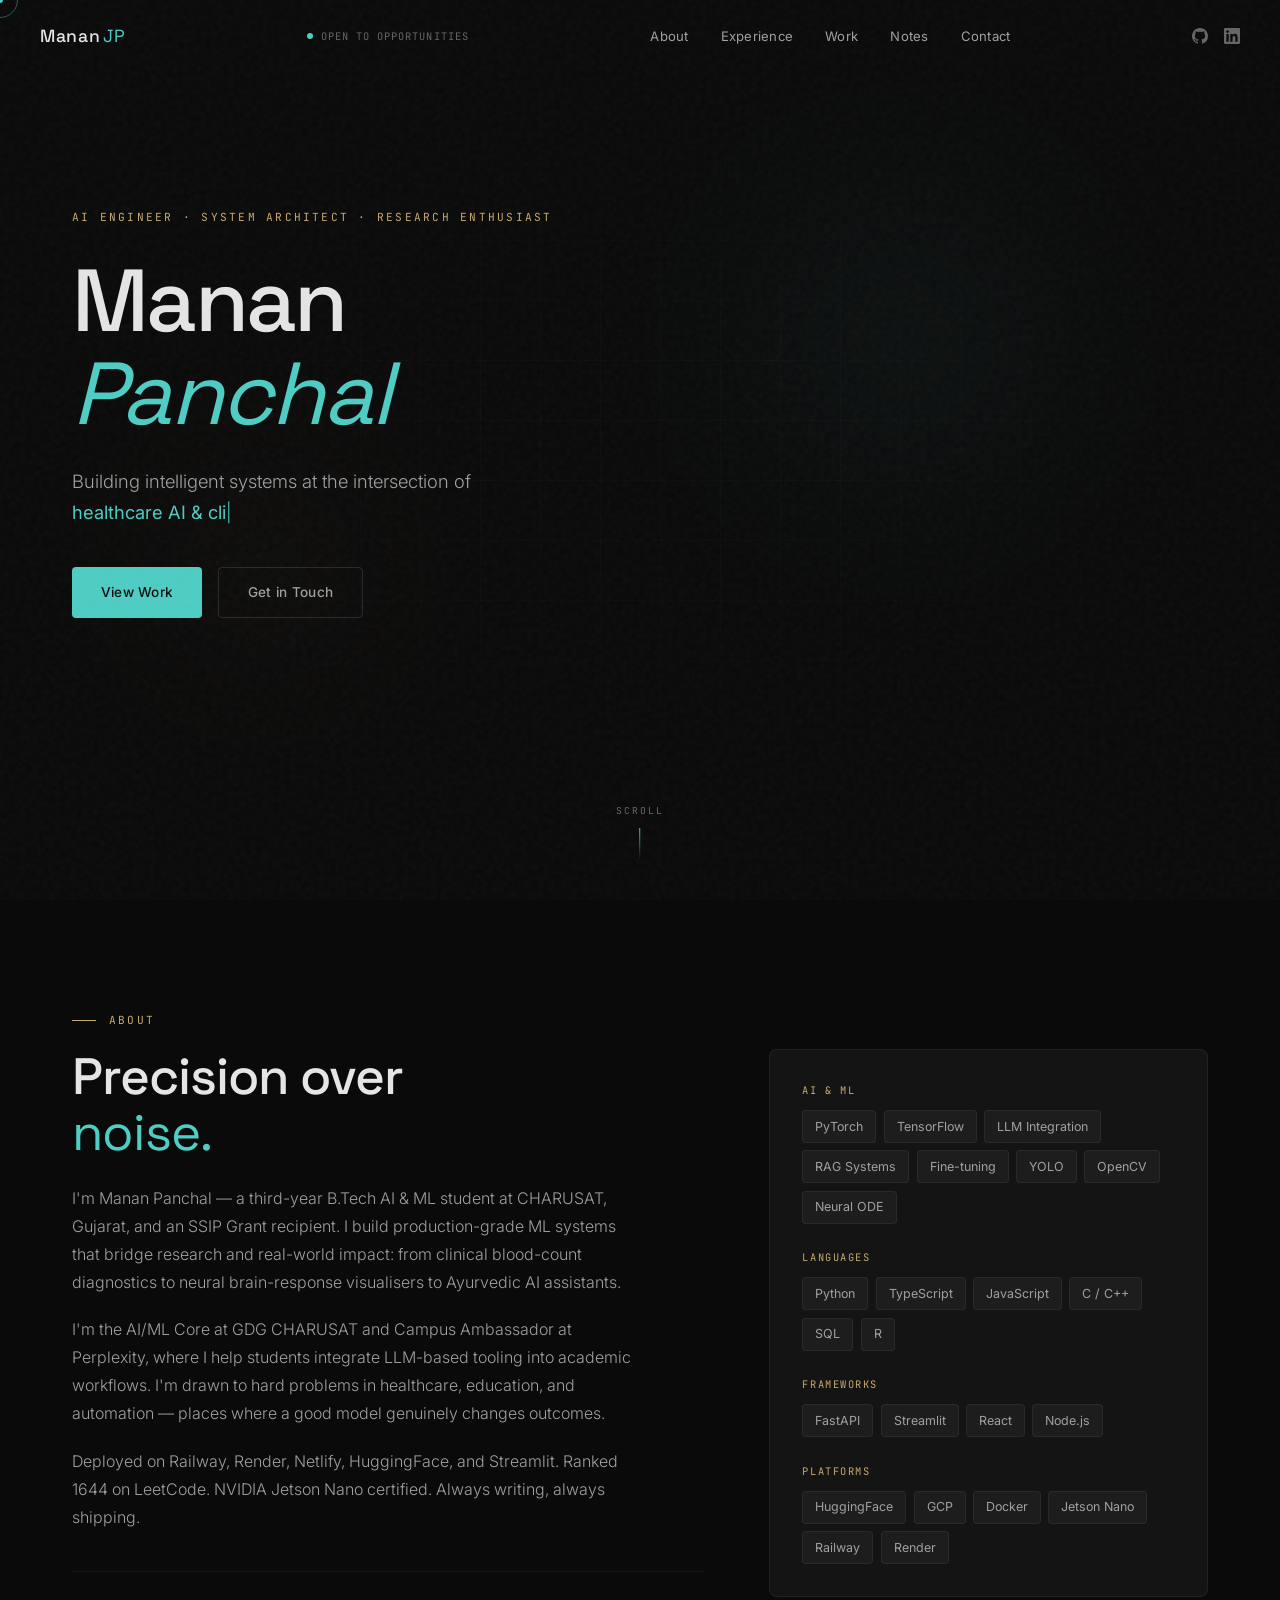
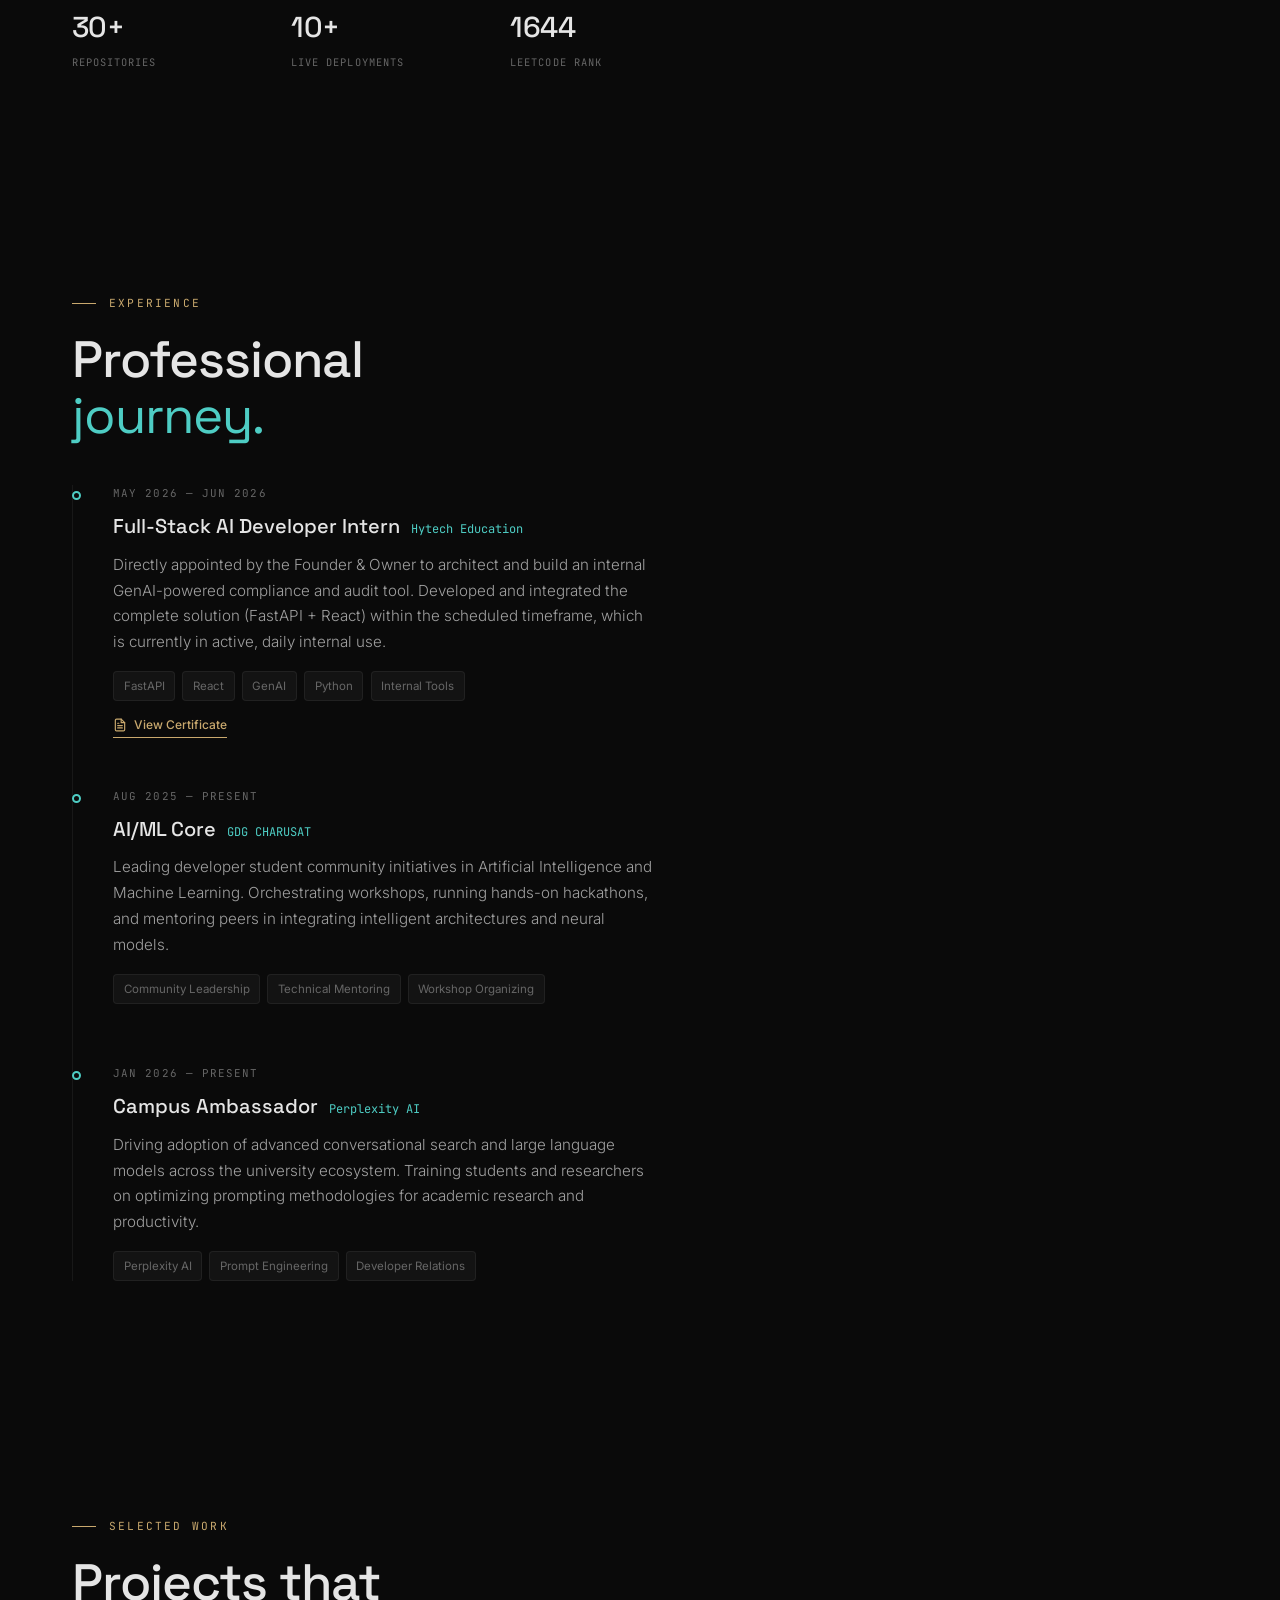
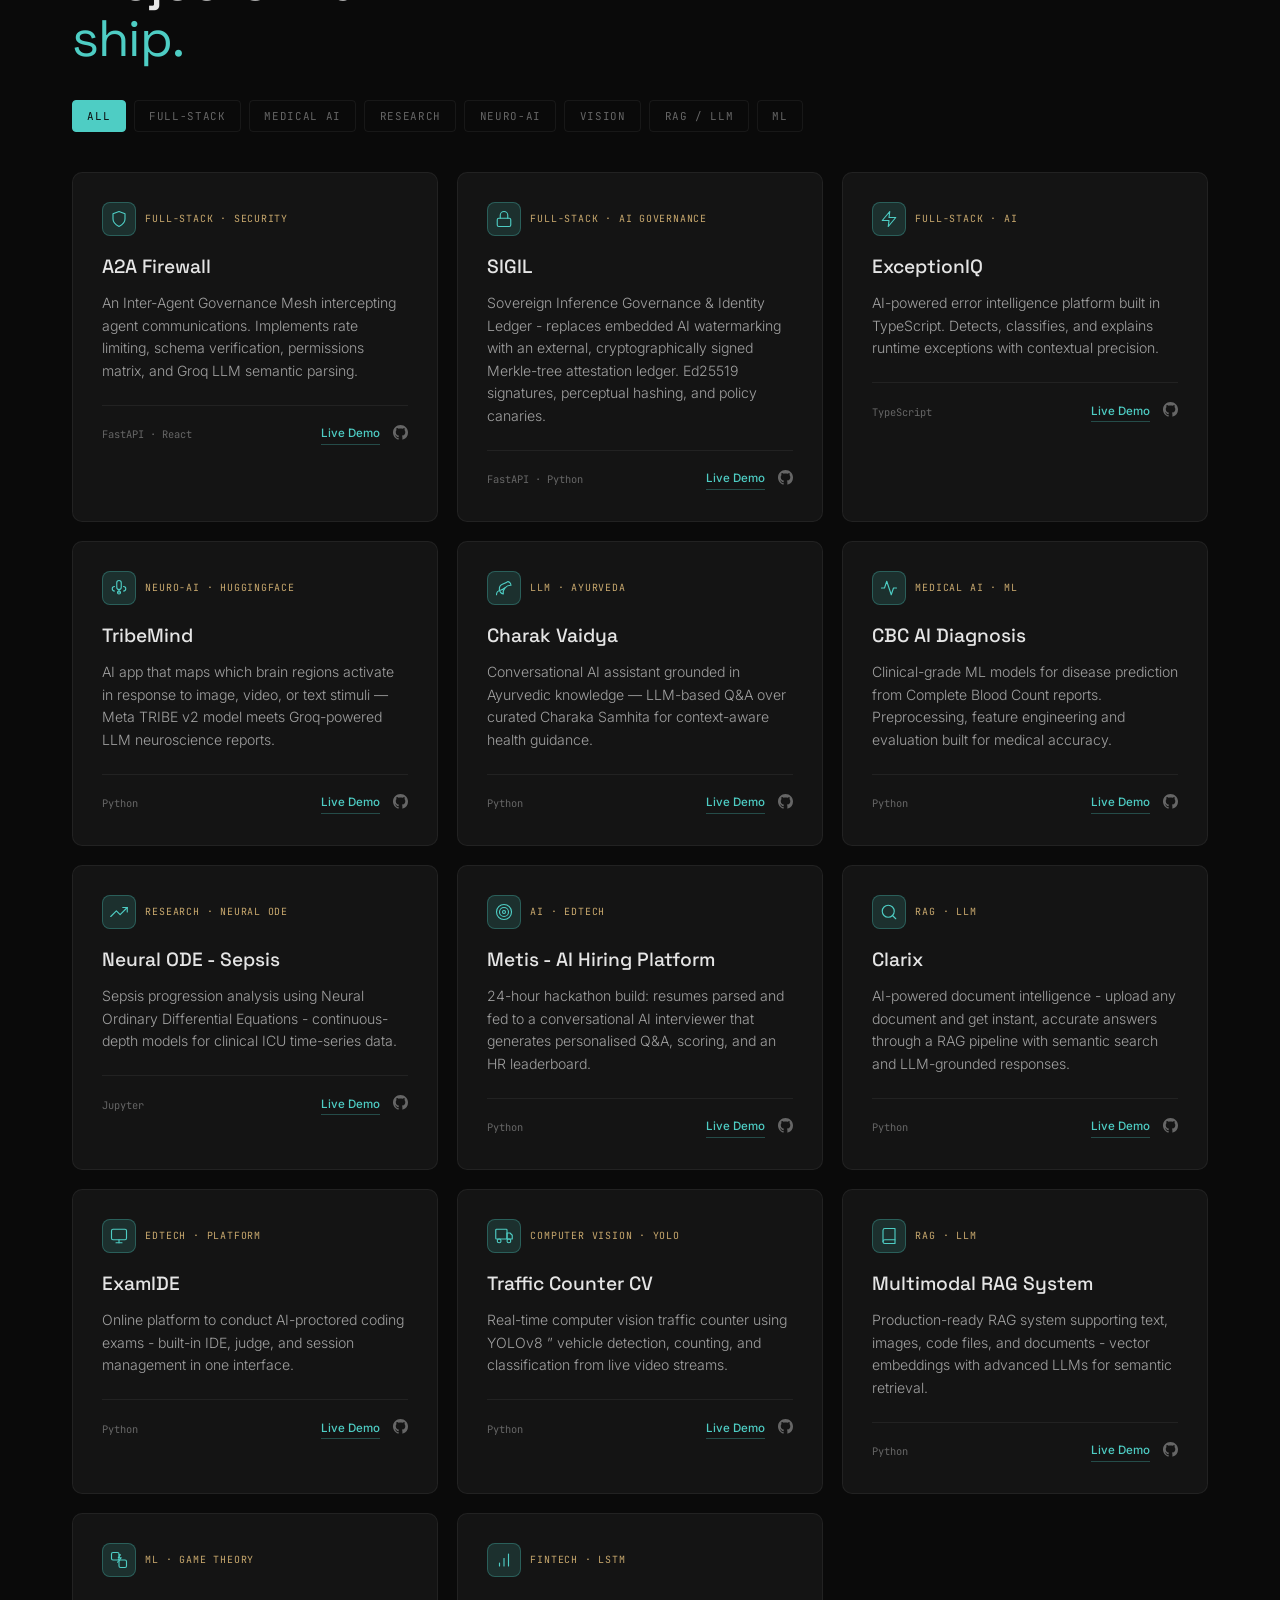
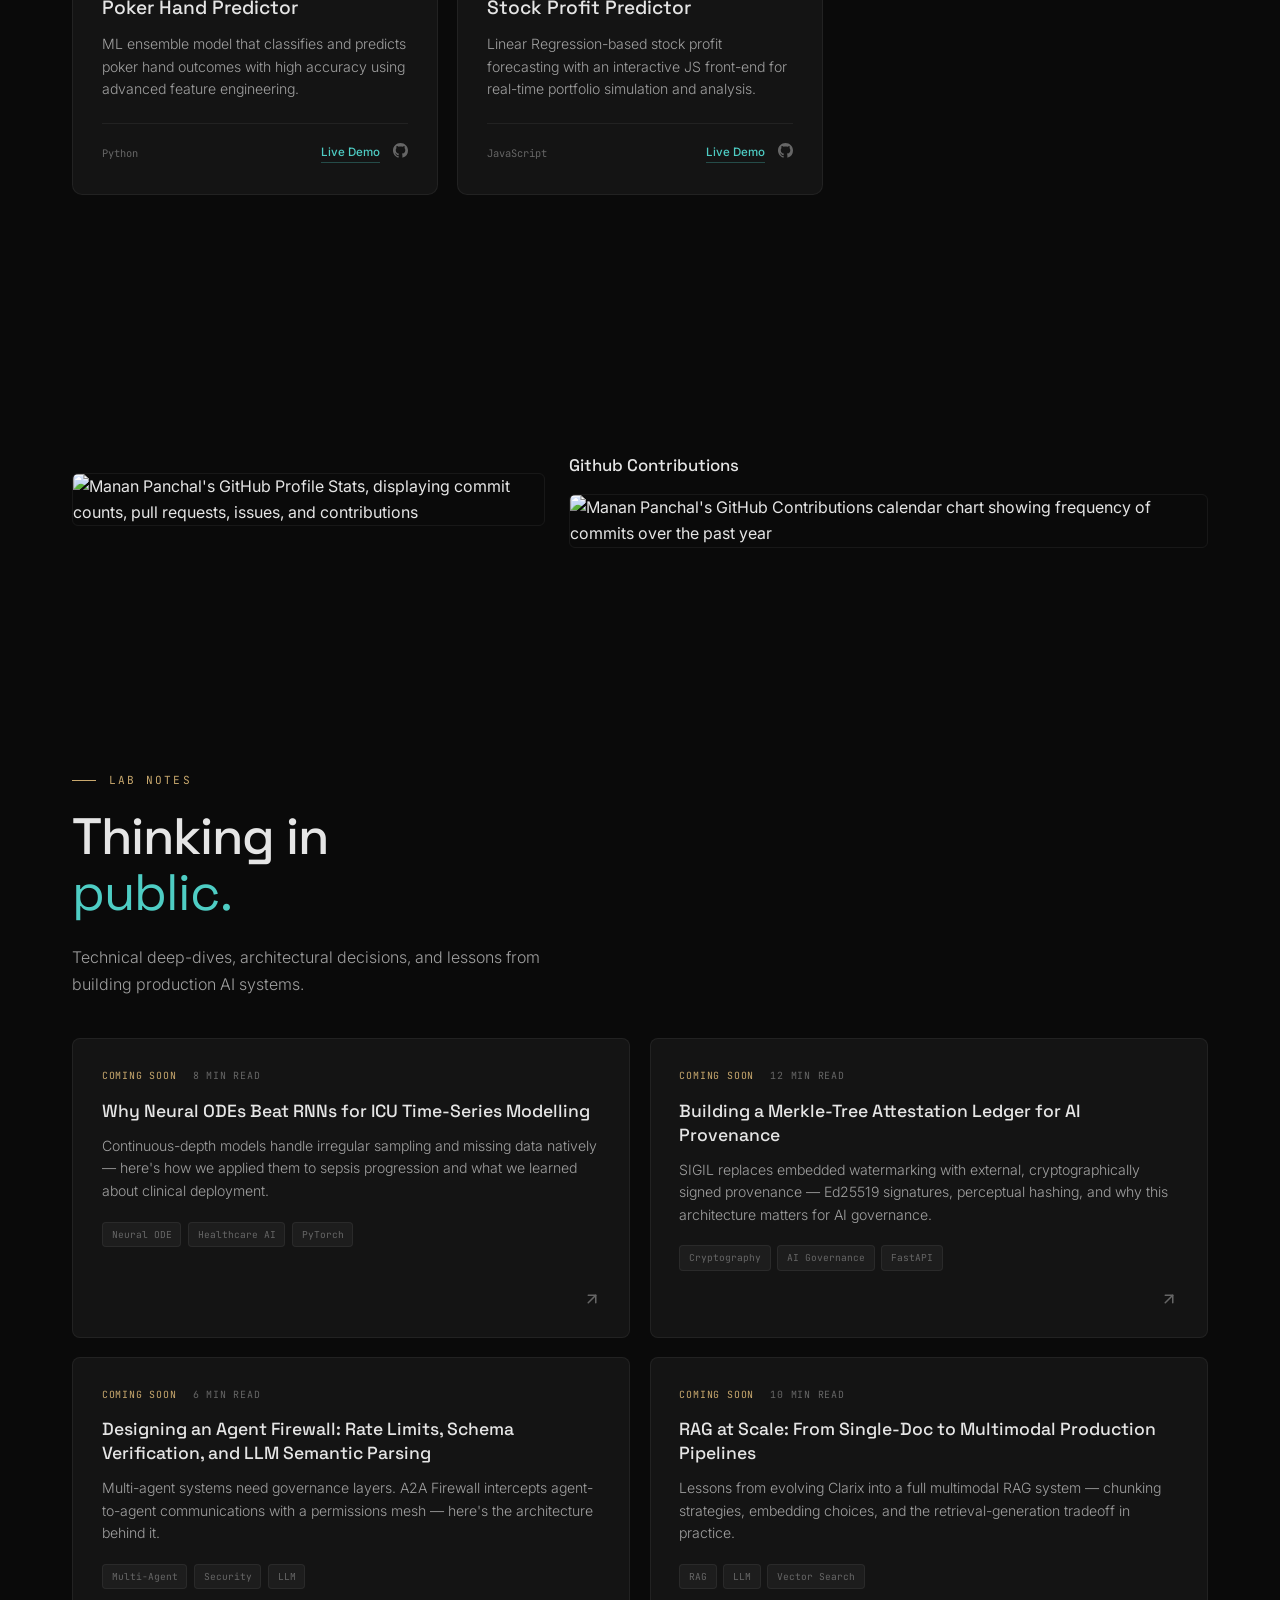
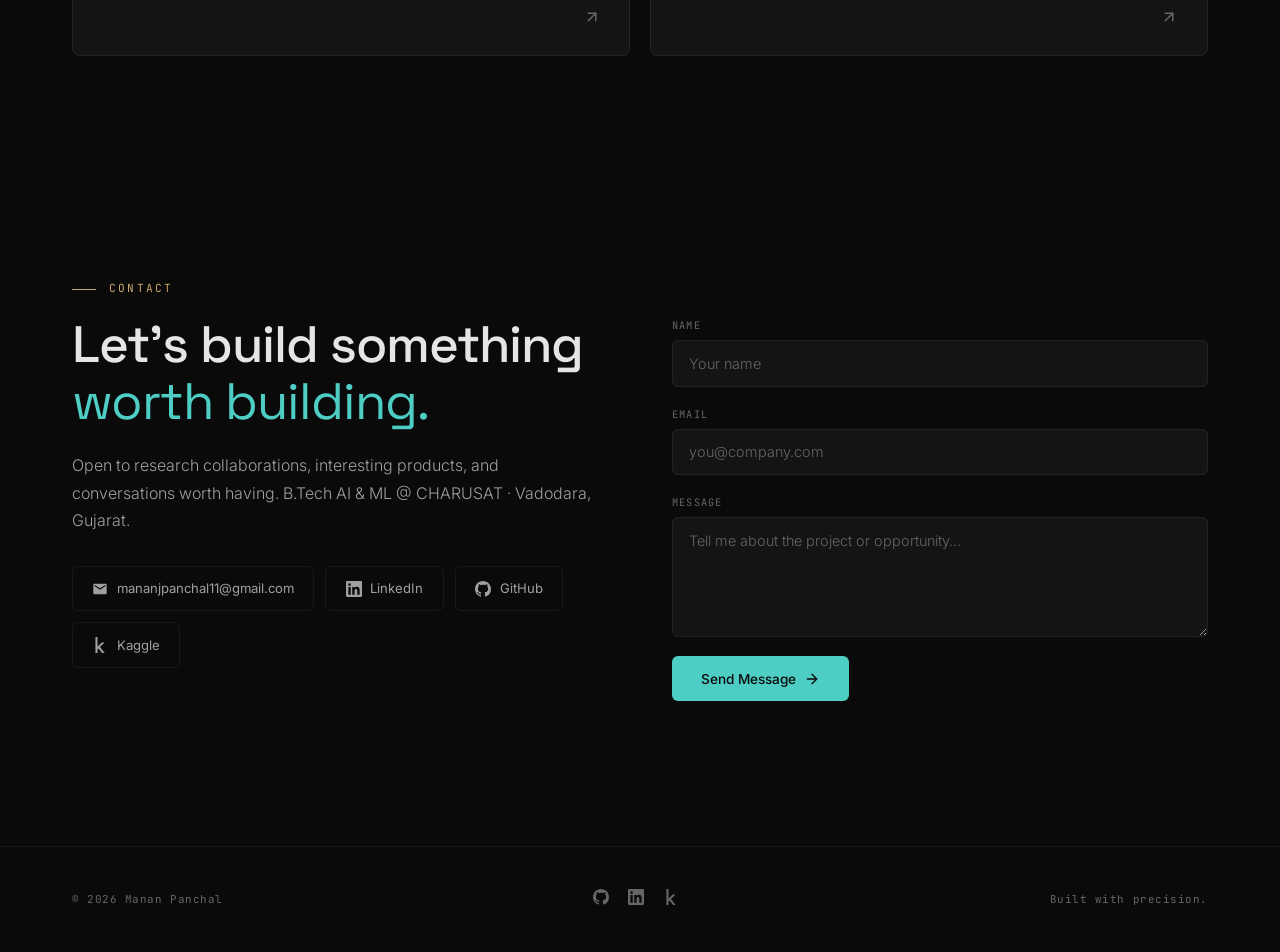
==== commit 0cd67175: "feat: neural network hero with signal pulses, working contact form, and encoding fixes" ====
--- a/index.html
+++ b/index.html
@@ -1,9 +1,9 @@
-﻿<!DOCTYPE html>
+<!DOCTYPE html>
 <html lang="en">
 <head>
   <meta charset="UTF-8"/>
   <meta name="viewport" content="width=device-width, initial-scale=1.0"/>
-  <title>Manan Panchal â€” AI Engineer &amp; System Architect</title>
+  <title>Manan Panchal &mdash; AI Engineer &amp; System Architect</title>
   
   <meta name="description" content="Portfolio of Manan Panchal, a third-year B.Tech AI &amp; ML student at CHARUSAT and SSIP Grant recipient. Building production-grade ML systems, clinical blood-count diagnostics, neural brain-response visualisers, and Ayurvedic AI assistants." />
   <meta name="keywords" content="Manan Panchal, AI Engineer, Machine Learning Engineer, System Architect, Healthcare AI, RAG Systems, LLM Integration, PyTorch, Neural ODE, CHARUSAT, Gujarat, India, Perplexity AI Campus Ambassador, GDG CHARUSAT" />
@@ -14,7 +14,7 @@
   <!-- Open Graph / Facebook -->
   <meta property="og:type" content="website" />
   <meta property="og:url" content="https://mananjp.github.io/" />
-  <meta property="og:title" content="Manan Panchal â€” AI Engineer &amp; System Architect" />
+  <meta property="og:title" content="Manan Panchal &mdash; AI Engineer &amp; System Architect" />
   <meta property="og:description" content="Building intelligent systems at the intersection of healthcare AI, language models, and full-stack engineering. Explore projects, research, and technical experience." />
   <meta property="og:image" content="https://mananjp.github.io/assets/og-image.png" />
   <meta property="og:site_name" content="Manan Panchal Portfolio" />
@@ -22,7 +22,7 @@
   <!-- Twitter -->
   <meta property="twitter:card" content="summary_large_image" />
   <meta property="twitter:url" content="https://mananjp.github.io/" />
-  <meta property="twitter:title" content="Manan Panchal â€” AI Engineer &amp; System Architect" />
+  <meta property="twitter:title" content="Manan Panchal &mdash; AI Engineer &amp; System Architect" />
   <meta property="twitter:description" content="Building intelligent systems at the intersection of healthcare AI, language models, and full-stack engineering. Explore projects, research, and technical experience." />
   <meta property="twitter:image" content="https://mananjp.github.io/assets/og-image.png" />
 
@@ -121,7 +121,7 @@
       <canvas id="particle-canvas"></canvas>
     </div>
     <div class="hero-content">
-      <p class="hero-eyebrow reveal">AI Engineer Â· System Architect Â· Research Enthusiast</p>
+      <p class="hero-eyebrow reveal">AI Engineer &middot; System Architect &middot; Research Enthusiast</p>
       <h1 class="hero-name reveal">
         <span class="name-line">Manan</span>
         <span class="name-line italic">Panchal</span>
@@ -150,7 +150,7 @@
         <div class="about-left reveal">
           <h2 class="section-title">Precision over<br/><em>noise.</em></h2>
           <p class="about-body">
-            I'm Manan Panchal â€” a third-year B.Tech AI &amp; ML student at CHARUSAT, Gujarat,
+            I'm Manan Panchal &mdash; a third-year B.Tech AI &amp; ML student at CHARUSAT, Gujarat,
             and an SSIP Grant recipient. I build production-grade ML systems that bridge research 
             and real-world impact: from clinical blood-count diagnostics to neural brain-response 
             visualisers to Ayurvedic AI assistants.
@@ -158,7 +158,7 @@
           <p class="about-body">
             I'm the AI/ML Core at GDG CHARUSAT and Campus Ambassador at Perplexity, 
             where I help students integrate LLM-based tooling into academic workflows. 
-            I'm drawn to hard problems in healthcare, education, and automation â€” 
+            I'm drawn to hard problems in healthcare, education, and automation &mdash; 
             places where a good model genuinely changes outcomes.
           </p>
           <p class="about-body">
@@ -217,7 +217,7 @@
       <div class="timeline">
         
         <div class="timeline-item reveal">
-          <div class="timeline-date">May 2026 â€” Jun 2026</div>
+          <div class="timeline-date">May 2026 &mdash; Jun 2026</div>
           <div class="timeline-dot"></div>
           <div class="timeline-content">
             <div class="timeline-header">
@@ -238,7 +238,7 @@
         </div>
 
         <div class="timeline-item reveal">
-          <div class="timeline-date">Aug 2025 â€” Present</div>
+          <div class="timeline-date">Aug 2025 &mdash; Present</div>
           <div class="timeline-dot"></div>
           <div class="timeline-content">
             <div class="timeline-header">
@@ -255,7 +255,7 @@
         </div>
 
         <div class="timeline-item reveal">
-          <div class="timeline-date">Jan 2026 â€” Present</div>
+          <div class="timeline-date">Jan 2026 &mdash; Present</div>
           <div class="timeline-dot"></div>
           <div class="timeline-content">
             <div class="timeline-header">
@@ -296,12 +296,12 @@
           <div class="card-inner">
             <div class="card-header">
               <span class="card-icon"><svg width="18" height="18" viewBox="0 0 24 24" fill="none" stroke="currentColor" stroke-width="1.5" stroke-linecap="round" stroke-linejoin="round"><path d="M12 22s8-4 8-10V5l-8-3-8 3v7c0 6 8 10 8 10z"/></svg></span>
-              <span class="card-tag">Full-Stack Â· Security</span>
+              <span class="card-tag">Full-Stack &middot; Security</span>
             </div>
             <h3 class="card-title">A2A Firewall</h3>
             <p class="card-desc">An Inter-Agent Governance Mesh intercepting agent communications. Implements rate limiting, schema verification, permissions matrix, and Groq LLM semantic parsing.</p>
             <div class="card-footer">
-              <span class="card-lang">FastAPI Â· React</span>
+              <span class="card-lang">FastAPI &middot; React</span>
               <div class="card-links">
                 <a href="https://a2a-firewall.onrender.com/" target="_blank" rel="noopener noreferrer" class="btn-live">Live Demo</a>
                 <a href="https://github.com/mananjp/a2a-firewall" target="_blank" rel="noopener noreferrer" class="btn-gh" aria-label="GitHub">
@@ -316,12 +316,12 @@
           <div class="card-inner">
             <div class="card-header">
               <span class="card-icon"><svg width="18" height="18" viewBox="0 0 24 24" fill="none" stroke="currentColor" stroke-width="1.5" stroke-linecap="round" stroke-linejoin="round"><rect x="3" y="11" width="18" height="11" rx="2" ry="2"/><path d="M7 11V7a5 5 0 0 1 10 0v4"/></svg></span>
-              <span class="card-tag">Full-Stack Â· AI Governance</span>
+              <span class="card-tag">Full-Stack &middot; AI Governance</span>
             </div>
             <h3 class="card-title">SIGIL</h3>
-            <p class="card-desc">Sovereign Inference Governance & Identity Ledger â€” replaces embedded AI watermarking with an external, cryptographically signed Merkle-tree attestation ledger. Ed25519 signatures, perceptual hashing, and policy canaries.</p>
-            <div class="card-footer">
-              <span class="card-lang">FastAPI Â· Python</span>
+            <p class="card-desc">Sovereign Inference Governance & Identity Ledger - replaces embedded AI watermarking with an external, cryptographically signed Merkle-tree attestation ledger. Ed25519 signatures, perceptual hashing, and policy canaries.</p>
+            <div class="card-footer">
+              <span class="card-lang">FastAPI &middot; Python</span>
               <div class="card-links">
                 <a href="https://sigil-project-latest.onrender.com/" target="_blank" rel="noopener noreferrer" class="btn-live">Live Demo</a>
                 <a href="https://github.com/mananjp/sigil-project" target="_blank" rel="noopener noreferrer" class="btn-gh" aria-label="GitHub">
@@ -336,7 +336,7 @@
           <div class="card-inner">
             <div class="card-header">
               <span class="card-icon"><svg width="18" height="18" viewBox="0 0 24 24" fill="none" stroke="currentColor" stroke-width="1.5" stroke-linecap="round" stroke-linejoin="round"><polygon points="13 2 3 14 12 14 11 22 21 10 12 10 13 2"/></svg></span>
-              <span class="card-tag">Full-Stack Â· AI</span>
+              <span class="card-tag">Full-Stack &middot; AI</span>
             </div>
             <h3 class="card-title">ExceptionIQ</h3>
             <p class="card-desc">AI-powered error intelligence platform built in TypeScript. Detects, classifies, and explains runtime exceptions with contextual precision.</p>
@@ -356,10 +356,10 @@
           <div class="card-inner">
             <div class="card-header">
               <span class="card-icon"><svg width="18" height="18" viewBox="0 0 24 24" fill="none" stroke="currentColor" stroke-width="1.5" stroke-linecap="round" stroke-linejoin="round"><rect x="9" y="2" width="6" height="12" rx="3"/><path d="M12 14v4"/><path d="M6 16a3 3 0 0 1 0-6"/><path d="M18 16a3 3 0 0 0 0-6"/><circle cx="12" cy="18" r="2"/></svg></span>
-              <span class="card-tag">Neuro-AI Â· HuggingFace</span>
+              <span class="card-tag">Neuro-AI &middot; HuggingFace</span>
             </div>
             <h3 class="card-title">TribeMind</h3>
-            <p class="card-desc">AI app that maps which brain regions activate in response to image, video, or text stimuli â€” Meta TRIBE v2 model meets Groq-powered LLM neuroscience reports.</p>
+            <p class="card-desc">AI app that maps which brain regions activate in response to image, video, or text stimuli &mdash; Meta TRIBE v2 model meets Groq-powered LLM neuroscience reports.</p>
             <div class="card-footer">
               <span class="card-lang">Python</span>
               <div class="card-links">
@@ -376,10 +376,10 @@
           <div class="card-inner">
             <div class="card-header">
               <span class="card-icon"><svg width="18" height="18" viewBox="0 0 24 24" fill="none" stroke="currentColor" stroke-width="1.5" stroke-linecap="round" stroke-linejoin="round"><path d="M11 20A7 7 0 0 1 9.8 6.9C15.5 4.9 17 3.5 17 3.5s1.5 0 2.8 1.3c1 1 1.3 2.3 1.5 3.5A10 10 0 0 0 11 20z"/><path d="M2 21c0-3 1.85-5.36 5.08-6C9.5 14.52 12 13 13 12"/></svg></span>
-              <span class="card-tag">LLM Â· Ayurveda</span>
+              <span class="card-tag">LLM &middot; Ayurveda</span>
             </div>
             <h3 class="card-title">Charak Vaidya</h3>
-            <p class="card-desc">Conversational AI assistant grounded in Ayurvedic knowledge â€” LLM-based Q&A over curated Charaka Samhita for context-aware health guidance.</p>
+            <p class="card-desc">Conversational AI assistant grounded in Ayurvedic knowledge &mdash; LLM-based Q&A over curated Charaka Samhita for context-aware health guidance.</p>
             <div class="card-footer">
               <span class="card-lang">Python</span>
               <div class="card-links">
@@ -396,7 +396,7 @@
           <div class="card-inner">
             <div class="card-header">
               <span class="card-icon"><svg width="18" height="18" viewBox="0 0 24 24" fill="none" stroke="currentColor" stroke-width="1.5" stroke-linecap="round" stroke-linejoin="round"><polyline points="22 12 18 12 15 21 9 3 6 12 2 12"/></svg></span>
-              <span class="card-tag">Medical AI Â· ML</span>
+              <span class="card-tag">Medical AI &middot; ML</span>
             </div>
             <h3 class="card-title">CBC AI Diagnosis</h3>
             <p class="card-desc">Clinical-grade ML models for disease prediction from Complete Blood Count reports. Preprocessing, feature engineering and evaluation built for medical accuracy.</p>
@@ -416,10 +416,10 @@
           <div class="card-inner">
             <div class="card-header">
               <span class="card-icon"><svg width="18" height="18" viewBox="0 0 24 24" fill="none" stroke="currentColor" stroke-width="1.5" stroke-linecap="round" stroke-linejoin="round"><polyline points="23 6 13.5 15.5 8.5 10.5 1 18"/><polyline points="17 6 23 6 23 12"/></svg></span>
-              <span class="card-tag">Research Â· Neural ODE</span>
-            </div>
-            <h3 class="card-title">Neural ODE â€” Sepsis</h3>
-            <p class="card-desc">Sepsis progression analysis using Neural Ordinary Differential Equations â€” continuous-depth models for clinical ICU time-series data.</p>
+              <span class="card-tag">Research &middot; Neural ODE</span>
+            </div>
+            <h3 class="card-title">Neural ODE - Sepsis</h3>
+            <p class="card-desc">Sepsis progression analysis using Neural Ordinary Differential Equations - continuous-depth models for clinical ICU time-series data.</p>
             <div class="card-footer">
               <span class="card-lang">Jupyter</span>
               <div class="card-links">
@@ -436,9 +436,9 @@
           <div class="card-inner">
             <div class="card-header">
               <span class="card-icon"><svg width="18" height="18" viewBox="0 0 24 24" fill="none" stroke="currentColor" stroke-width="1.5" stroke-linecap="round" stroke-linejoin="round"><circle cx="12" cy="12" r="10"/><circle cx="12" cy="12" r="6"/><circle cx="12" cy="12" r="2"/></svg></span>
-              <span class="card-tag">AI Â· EdTech</span>
-            </div>
-            <h3 class="card-title">Metis â€“ AI Hiring Platform</h3>
+              <span class="card-tag">AI &middot; EdTech</span>
+            </div>
+            <h3 class="card-title">Metis - AI Hiring Platform</h3>
             <p class="card-desc">24-hour hackathon build: resumes parsed and fed to a conversational AI interviewer that generates personalised Q&A, scoring, and an HR leaderboard.</p>
             <div class="card-footer">
               <span class="card-lang">Python</span>
@@ -454,10 +454,10 @@
           <div class="card-inner">
             <div class="card-header">
               <span class="card-icon"><svg width="18" height="18" viewBox="0 0 24 24" fill="none" stroke="currentColor" stroke-width="1.5" stroke-linecap="round" stroke-linejoin="round"><circle cx="11" cy="11" r="8"/><line x1="21" y1="21" x2="16.65" y2="16.65"/></svg></span>
-              <span class="card-tag">RAG Â· LLM</span>
+              <span class="card-tag">RAG &middot; LLM</span>
             </div>
             <h3 class="card-title">Clarix</h3>
-            <p class="card-desc">AI-powered document intelligence â€” upload any document and get instant, accurate answers through a RAG pipeline with semantic search and LLM-grounded responses.</p>
+            <p class="card-desc">AI-powered document intelligence - upload any document and get instant, accurate answers through a RAG pipeline with semantic search and LLM-grounded responses.</p>
             <div class="card-footer">
               <span class="card-lang">Python</span>
               <div class="card-links">
@@ -472,10 +472,10 @@
           <div class="card-inner">
             <div class="card-header">
               <span class="card-icon"><svg width="18" height="18" viewBox="0 0 24 24" fill="none" stroke="currentColor" stroke-width="1.5" stroke-linecap="round" stroke-linejoin="round"><rect x="2" y="3" width="20" height="14" rx="2" ry="2"/><line x1="8" y1="21" x2="16" y2="21"/><line x1="12" y1="17" x2="12" y2="21"/></svg></span>
-              <span class="card-tag">EdTech Â· Platform</span>
+              <span class="card-tag">EdTech &middot; Platform</span>
             </div>
             <h3 class="card-title">ExamIDE</h3>
-            <p class="card-desc">Online platform to conduct AI-proctored coding exams â€” built-in IDE, judge, and session management in one interface.</p>
+            <p class="card-desc">Online platform to conduct AI-proctored coding exams - built-in IDE, judge, and session management in one interface.</p>
             <div class="card-footer">
               <span class="card-lang">Python</span>
               <div class="card-links">
@@ -492,10 +492,10 @@
           <div class="card-inner">
             <div class="card-header">
               <span class="card-icon"><svg width="18" height="18" viewBox="0 0 24 24" fill="none" stroke="currentColor" stroke-width="1.5" stroke-linecap="round" stroke-linejoin="round"><rect x="1" y="3" width="15" height="13" rx="1"/><polygon points="16 8 20 8 23 11 23 16 16 16 16 8"/><circle cx="5.5" cy="18.5" r="2.5"/><circle cx="18.5" cy="18.5" r="2.5"/></svg></span>
-              <span class="card-tag">Computer Vision Â· YOLO</span>
+              <span class="card-tag">Computer Vision &middot; YOLO</span>
             </div>
             <h3 class="card-title">Traffic Counter CV</h3>
-            <p class="card-desc">Real-time computer vision traffic counter using YOLOv8 â€” vehicle detection, counting, and classification from live video streams.</p>
+            <p class="card-desc">Real-time computer vision traffic counter using YOLOv8 &rdquo; vehicle detection, counting, and classification from live video streams.</p>
             <div class="card-footer">
               <span class="card-lang">Python</span>
               <div class="card-links">
@@ -512,10 +512,10 @@
           <div class="card-inner">
             <div class="card-header">
               <span class="card-icon"><svg width="18" height="18" viewBox="0 0 24 24" fill="none" stroke="currentColor" stroke-width="1.5" stroke-linecap="round" stroke-linejoin="round"><path d="M4 19.5A2.5 2.5 0 0 1 6.5 17H20"/><path d="M6.5 2H20v20H6.5A2.5 2.5 0 0 1 4 19.5v-15A2.5 2.5 0 0 1 6.5 2z"/></svg></span>
-              <span class="card-tag">RAG Â· LLM</span>
+              <span class="card-tag">RAG &middot; LLM</span>
             </div>
             <h3 class="card-title">Multimodal RAG System</h3>
-            <p class="card-desc">Production-ready RAG system supporting text, images, code files, and documents â€” vector embeddings with advanced LLMs for semantic retrieval.</p>
+            <p class="card-desc">Production-ready RAG system supporting text, images, code files, and documents - vector embeddings with advanced LLMs for semantic retrieval.</p>
             <div class="card-footer">
               <span class="card-lang">Python</span>
               <div class="card-links">
@@ -532,7 +532,7 @@
           <div class="card-inner">
             <div class="card-header">
               <span class="card-icon"><svg width="18" height="18" viewBox="0 0 24 24" fill="none" stroke="currentColor" stroke-width="1.5" stroke-linecap="round" stroke-linejoin="round"><rect x="2" y="2" width="10" height="10" rx="2"/><rect x="12" y="12" width="10" height="10" rx="2"/><path d="M12 5h2l-3 4h4l-5 6"/></svg></span>
-              <span class="card-tag">ML Â· Game Theory</span>
+              <span class="card-tag">ML &middot; Game Theory</span>
             </div>
             <h3 class="card-title">Poker Hand Predictor</h3>
             <p class="card-desc">ML ensemble model that classifies and predicts poker hand outcomes with high accuracy using advanced feature engineering.</p>
@@ -552,10 +552,10 @@
           <div class="card-inner">
             <div class="card-header">
               <span class="card-icon"><svg width="18" height="18" viewBox="0 0 24 24" fill="none" stroke="currentColor" stroke-width="1.5" stroke-linecap="round" stroke-linejoin="round"><line x1="12" y1="20" x2="12" y2="10"/><line x1="18" y1="20" x2="18" y2="4"/><line x1="6" y1="20" x2="6" y2="16"/></svg></span>
-              <span class="card-tag">FinTech Â· LSTM</span>
+              <span class="card-tag">FinTech &middot; LSTM</span>
             </div>
             <h3 class="card-title">Stock Profit Predictor</h3>
-            <p class="card-desc">LSTM-based stock profit forecasting with an interactive JS front-end for real-time portfolio simulation and analysis.</p>
+            <p class="card-desc">Linear Regression-based stock profit forecasting with an interactive JS front-end for real-time portfolio simulation and analysis.</p>
             <div class="card-footer">
               <span class="card-lang">JavaScript</span>
               <div class="card-links">
@@ -601,7 +601,7 @@
               <span class="blog-read">8 min read</span>
             </div>
             <h3 class="blog-title">Why Neural ODEs Beat RNNs for ICU Time-Series Modelling</h3>
-            <p class="blog-excerpt">Continuous-depth models handle irregular sampling and missing data natively â€” here's how we applied them to sepsis progression and what we learned about clinical deployment.</p>
+            <p class="blog-excerpt">Continuous-depth models handle irregular sampling and missing data natively &mdash; here's how we applied them to sepsis progression and what we learned about clinical deployment.</p>
             <div class="blog-tags">
               <span>Neural ODE</span><span>Healthcare AI</span><span>PyTorch</span>
             </div>
@@ -618,7 +618,7 @@
               <span class="blog-read">12 min read</span>
             </div>
             <h3 class="blog-title">Building a Merkle-Tree Attestation Ledger for AI Provenance</h3>
-            <p class="blog-excerpt">SIGIL replaces embedded watermarking with external, cryptographically signed provenance â€” Ed25519 signatures, perceptual hashing, and why this architecture matters for AI governance.</p>
+            <p class="blog-excerpt">SIGIL replaces embedded watermarking with external, cryptographically signed provenance &mdash; Ed25519 signatures, perceptual hashing, and why this architecture matters for AI governance.</p>
             <div class="blog-tags">
               <span>Cryptography</span><span>AI Governance</span><span>FastAPI</span>
             </div>
@@ -635,7 +635,7 @@
               <span class="blog-read">6 min read</span>
             </div>
             <h3 class="blog-title">Designing an Agent Firewall: Rate Limits, Schema Verification, and LLM Semantic Parsing</h3>
-            <p class="blog-excerpt">Multi-agent systems need governance layers. A2A Firewall intercepts agent-to-agent communications with a permissions mesh â€” here's the architecture behind it.</p>
+            <p class="blog-excerpt">Multi-agent systems need governance layers. A2A Firewall intercepts agent-to-agent communications with a permissions mesh &mdash; here's the architecture behind it.</p>
             <div class="blog-tags">
               <span>Multi-Agent</span><span>Security</span><span>LLM</span>
             </div>
@@ -652,7 +652,7 @@
               <span class="blog-read">10 min read</span>
             </div>
             <h3 class="blog-title">RAG at Scale: From Single-Doc to Multimodal Production Pipelines</h3>
-            <p class="blog-excerpt">Lessons from evolving Clarix into a full multimodal RAG system â€” chunking strategies, embedding choices, and the retrieval-generation tradeoff in practice.</p>
+            <p class="blog-excerpt">Lessons from evolving Clarix into a full multimodal RAG system &mdash; chunking strategies, embedding choices, and the retrieval-generation tradeoff in practice.</p>
             <div class="blog-tags">
               <span>RAG</span><span>LLM</span><span>Vector Search</span>
             </div>
@@ -673,7 +673,7 @@
       <div class="contact-layout reveal">
         <div class="contact-left">
           <h2 class="section-title">Let's build something<br/><em>worth building.</em></h2>
-          <p class="contact-sub">Open to research collaborations, interesting products, and conversations worth having. B.Tech AI &amp; ML @ CHARUSAT Â· Vadodara, Gujarat.</p>
+          <p class="contact-sub">Open to research collaborations, interesting products, and conversations worth having. B.Tech AI &amp; ML @ CHARUSAT &middot; Vadodara, Gujarat.</p>
           <div class="contact-links">
             <a href="mailto:mananjpanchal11@gmail.com" class="contact-pill">
               <svg width="16" height="16" viewBox="0 0 24 24" fill="currentColor"><path d="M20 4H4c-1.1 0-2 .9-2 2v12c0 1.1.9 2 2 2h16c1.1 0 2-.9 2-2V6c0-1.1-.9-2-2-2zm0 4l-8 5-8-5V6l8 5 8-5v2z"/></svg>
@@ -707,6 +707,9 @@
               <label for="contact-message" class="form-label">Message</label>
               <textarea id="contact-message" name="message" class="form-input form-textarea" placeholder="Tell me about the project or opportunity..." rows="5" required></textarea>
             </div>
+            <div class="form-group form-group--hidden">
+              <input type="checkbox" name="botcheck" tabindex="-1" aria-hidden="true" />
+            </div>
             <button type="submit" id="contact-submit" class="btn-submit">
               <span class="btn-submit-text">Send Message</span>
               <svg class="btn-submit-arrow" width="16" height="16" viewBox="0 0 24 24" fill="none" stroke="currentColor" stroke-width="2" stroke-linecap="round" stroke-linejoin="round"><line x1="5" y1="12" x2="19" y2="12"/><polyline points="12 5 19 12 12 19"/></svg>
@@ -722,7 +725,7 @@
 
   <footer>
     <div class="footer-inner">
-      <span class="footer-mono">Â© 2026 Manan Panchal</span>
+      <span class="footer-mono">&copy; 2026 Manan Panchal</span>
       <div class="footer-socials">
         <a href="https://github.com/mananjp" target="_blank" rel="noopener noreferrer" class="footer-link"><svg width="16" height="16" viewBox="0 0 24 24" fill="currentColor"><path d="M12 0C5.37 0 0 5.37 0 12c0 5.31 3.435 9.795 8.205 11.385.6.105.825-.255.825-.57 0-.285-.015-1.23-.015-2.235-3.015.555-3.795-.735-4.035-1.41-.135-.345-.72-1.41-1.23-1.695-.42-.225-1.02-.78-.015-.795.945-.015 1.62.87 1.845 1.23 1.08 1.815 2.805 1.305 3.495.99.105-.78.42-1.305.765-1.605-2.67-.3-5.46-1.335-5.46-5.925 0-1.305.465-2.385 1.23-3.225-.12-.3-.54-1.53.12-3.18 0 0 1.005-.315 3.3 1.23.96-.27 1.98-.405 3-.405s2.04.135 3 .405c2.295-1.56 3.3-1.23 3.3-1.23.66 1.65.24 2.88.12 3.18.765.84 1.23 1.905 1.23 3.225 0 4.605-2.805 5.625-5.475 5.925.435.375.81 1.095.81 2.22 0 1.605-.015 2.895-.015 3.3 0 .315.225.69.825.57A12.02 12.02 0 0 0 24 12c0-6.63-5.37-12-12-12z"/></svg></a>
         <a href="https://www.linkedin.com/in/manan-panchal-623516373/" target="_blank" rel="noopener noreferrer" class="footer-link"><svg width="16" height="16" viewBox="0 0 24 24" fill="currentColor"><path d="M20.447 20.452h-3.554v-5.569c0-1.328-.027-3.037-1.852-3.037-1.853 0-2.136 1.445-2.136 2.939v5.667H9.351V9h3.414v1.561h.046c.477-.9 1.637-1.85 3.37-1.85 3.601 0 4.267 2.37 4.267 5.455v6.286zM5.337 7.433a2.062 2.062 0 0 1-2.063-2.065 2.064 2.064 0 1 1 2.063 2.065zm1.782 13.019H3.555V9h3.564v11.452zM22.225 0H1.771C.792 0 0 .774 0 1.729v20.542C0 23.227.792 24 1.771 24h20.451C23.2 24 24 23.227 24 22.271V1.729C24 .774 23.2 0 22.222 0h.003z"/></svg></a>
--- a/assets/style.css
+++ b/assets/style.css
@@ -1360,6 +1360,14 @@
   gap: 0.4rem;
 }
 
+.form-group--hidden {
+  position: absolute;
+  left: -9999px;
+  opacity: 0;
+  height: 0;
+  overflow: hidden;
+}
+
 .form-label {
   font-family: var(--f-mono);
   font-size: 0.65rem;
@@ -1454,6 +1462,10 @@
   min-height: 1.2em;
 }
 
+.form-status.error {
+  color: #e2716c;
+}
+
 /* ============================================================
    FOOTER
    ============================================================ */
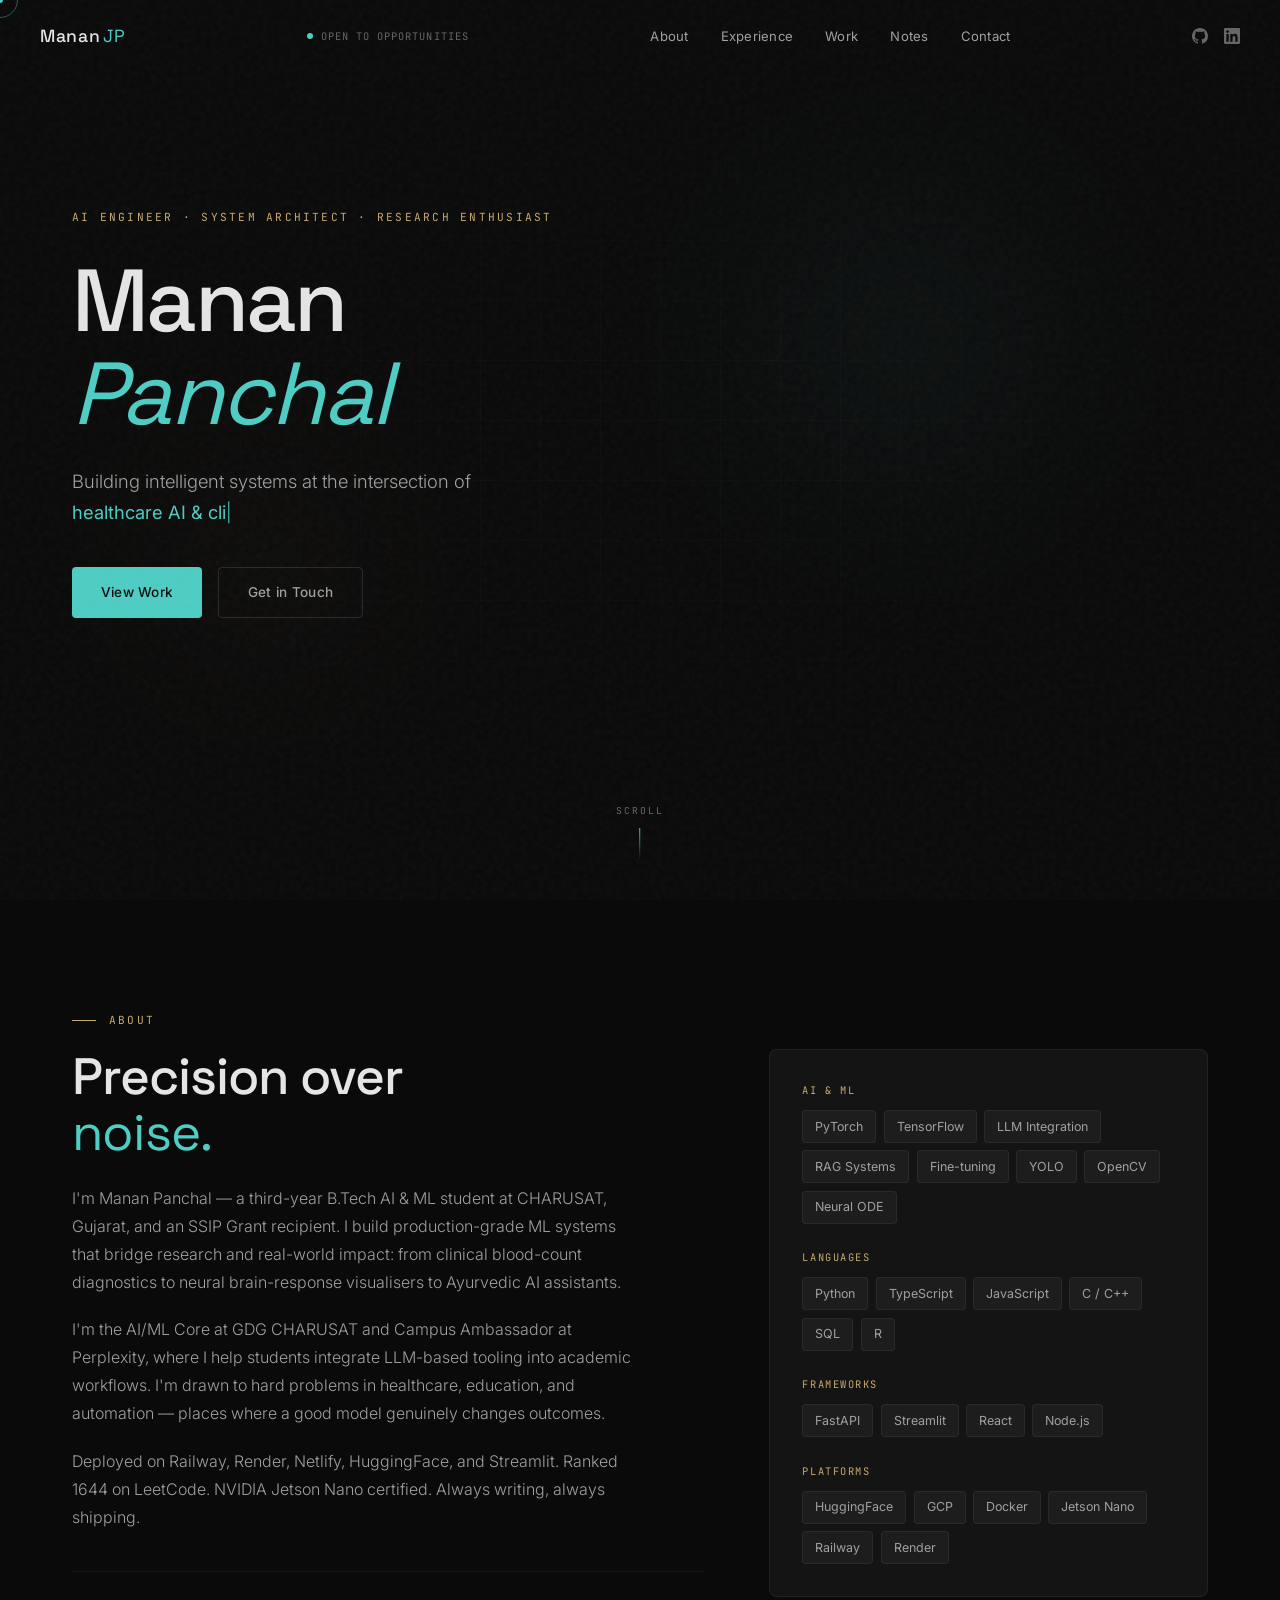
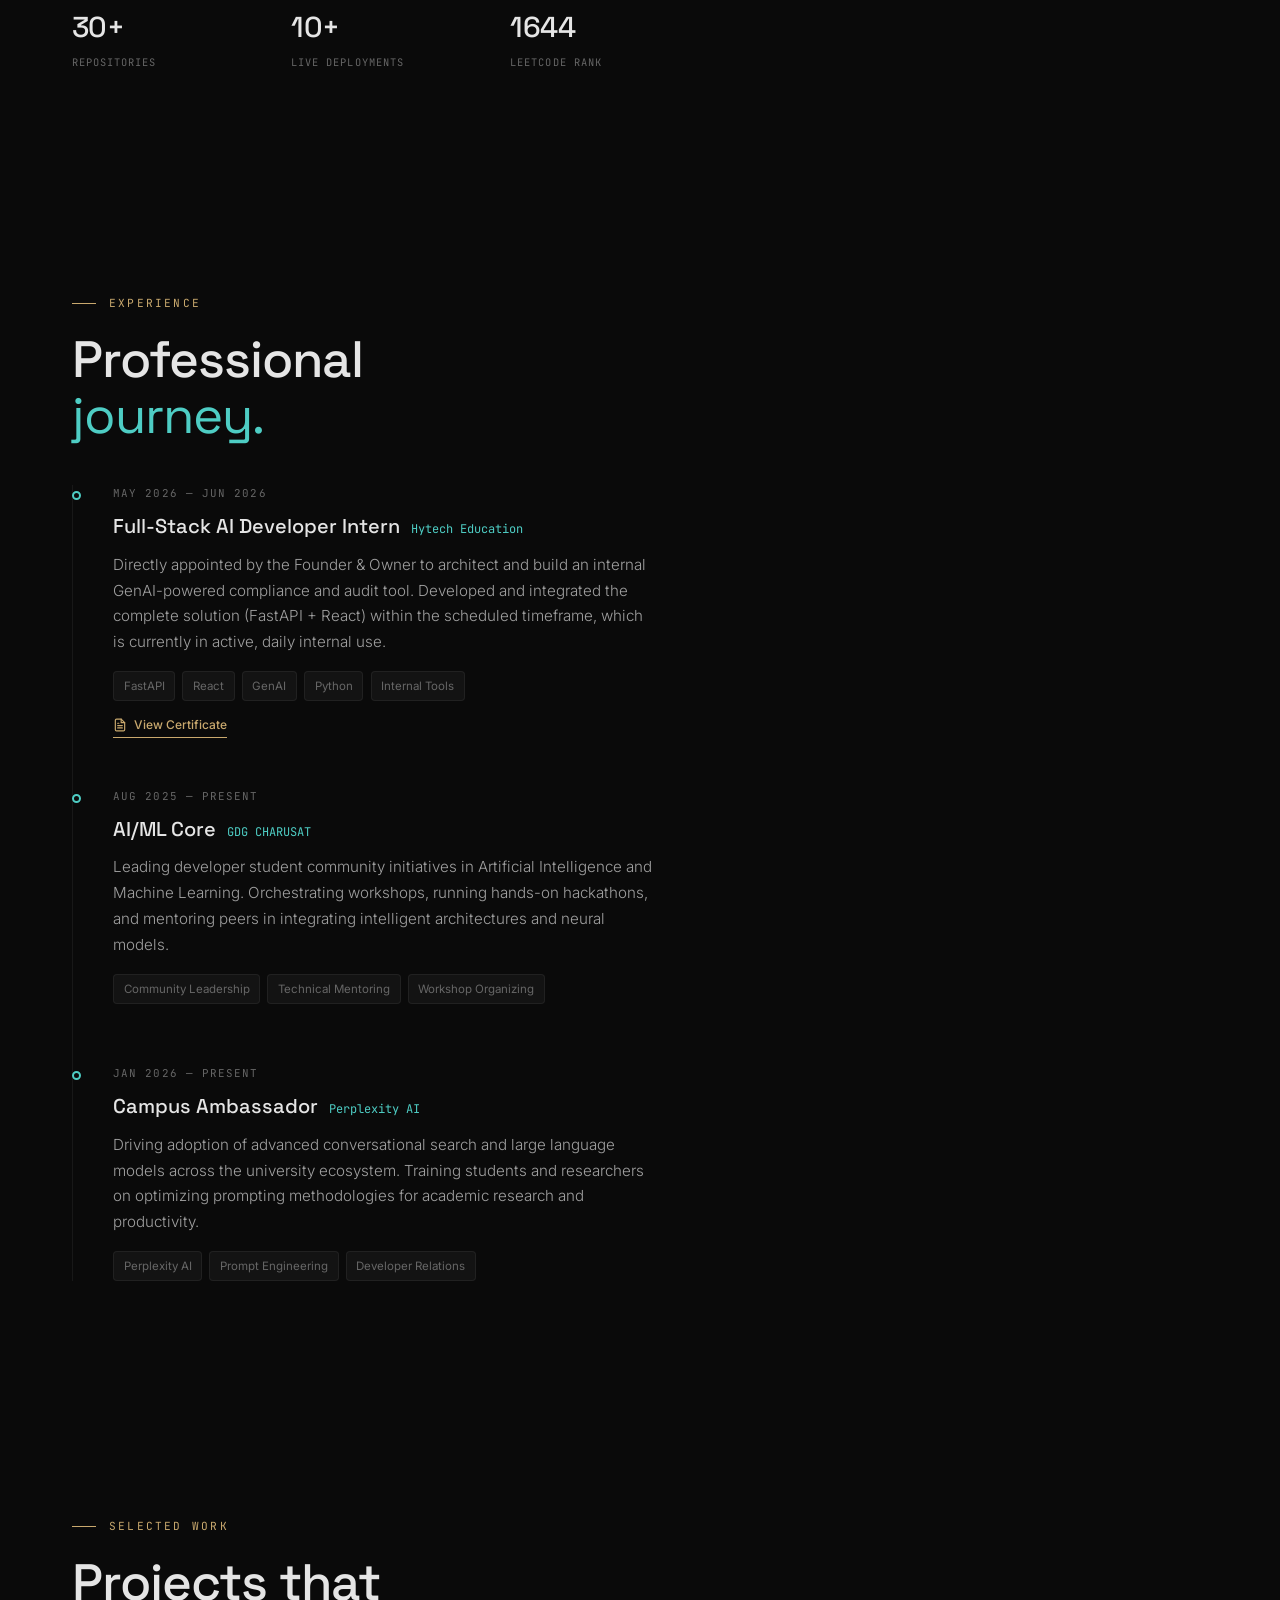
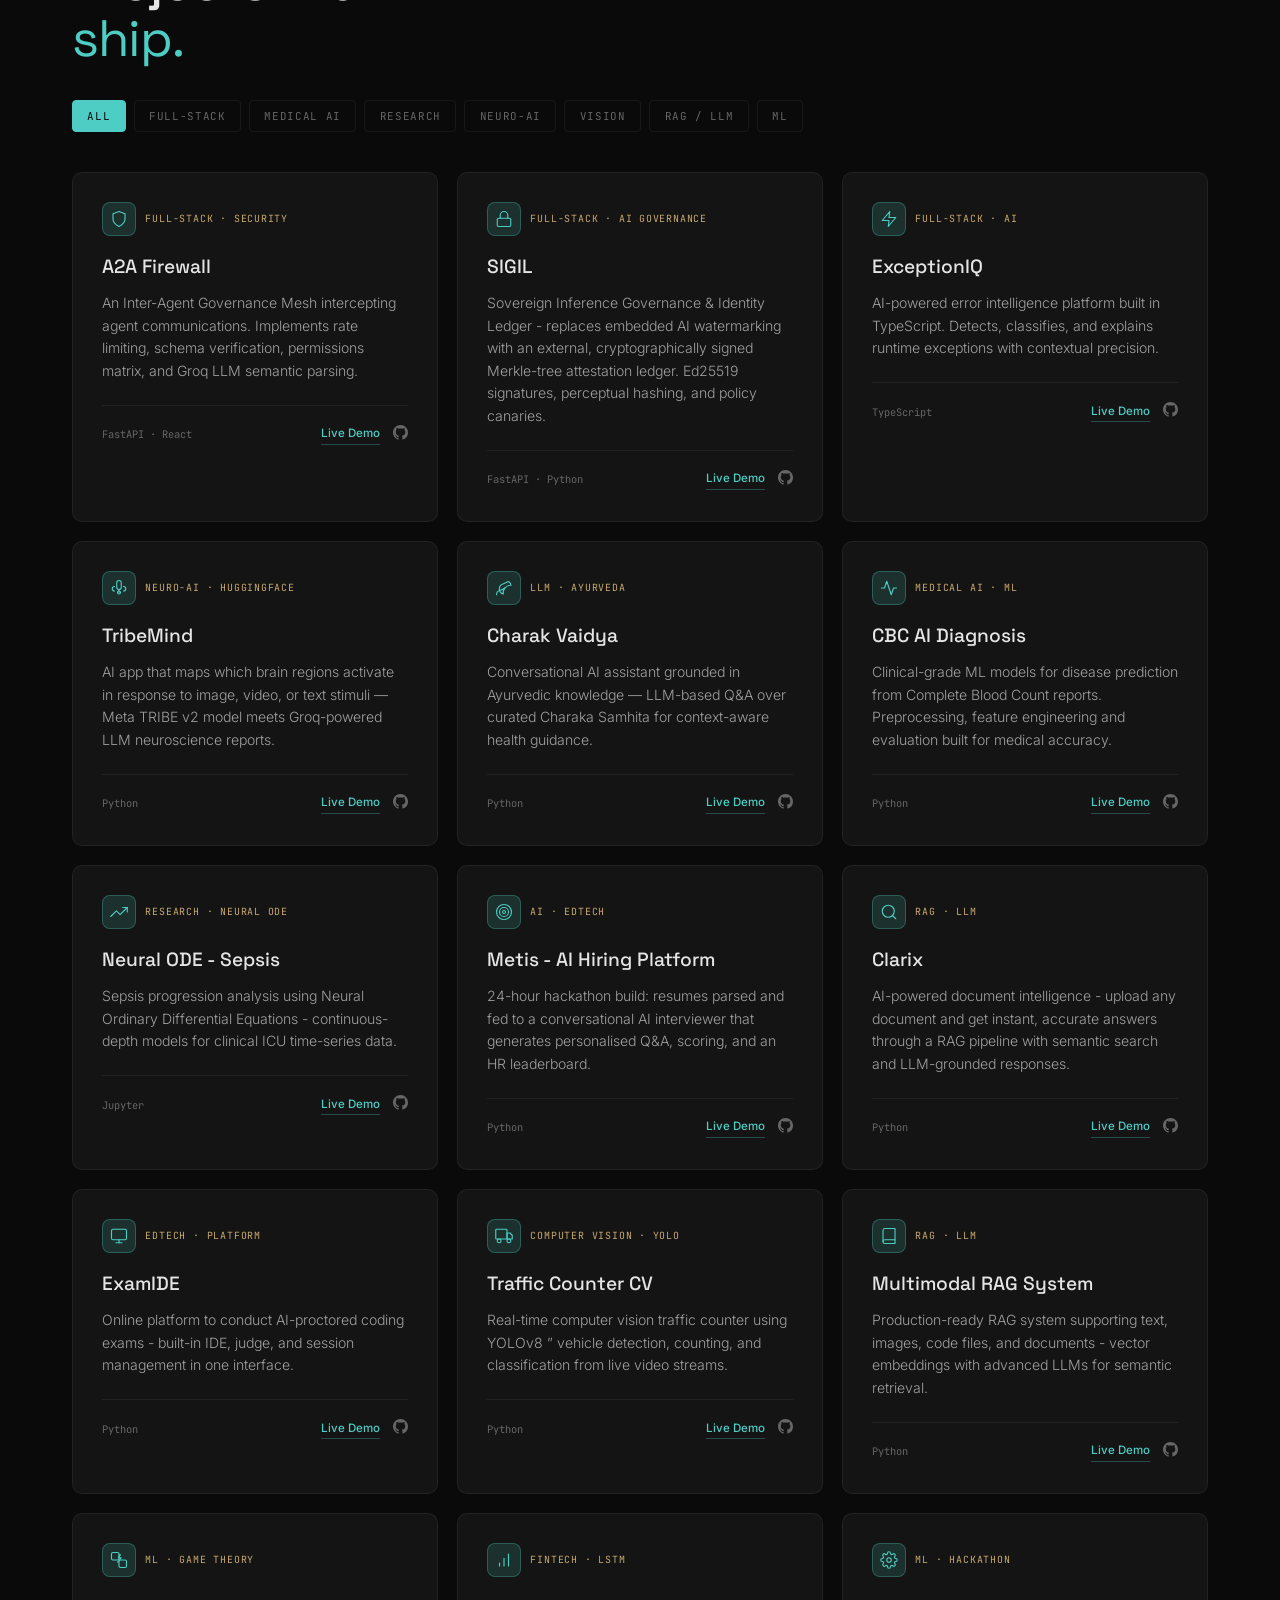
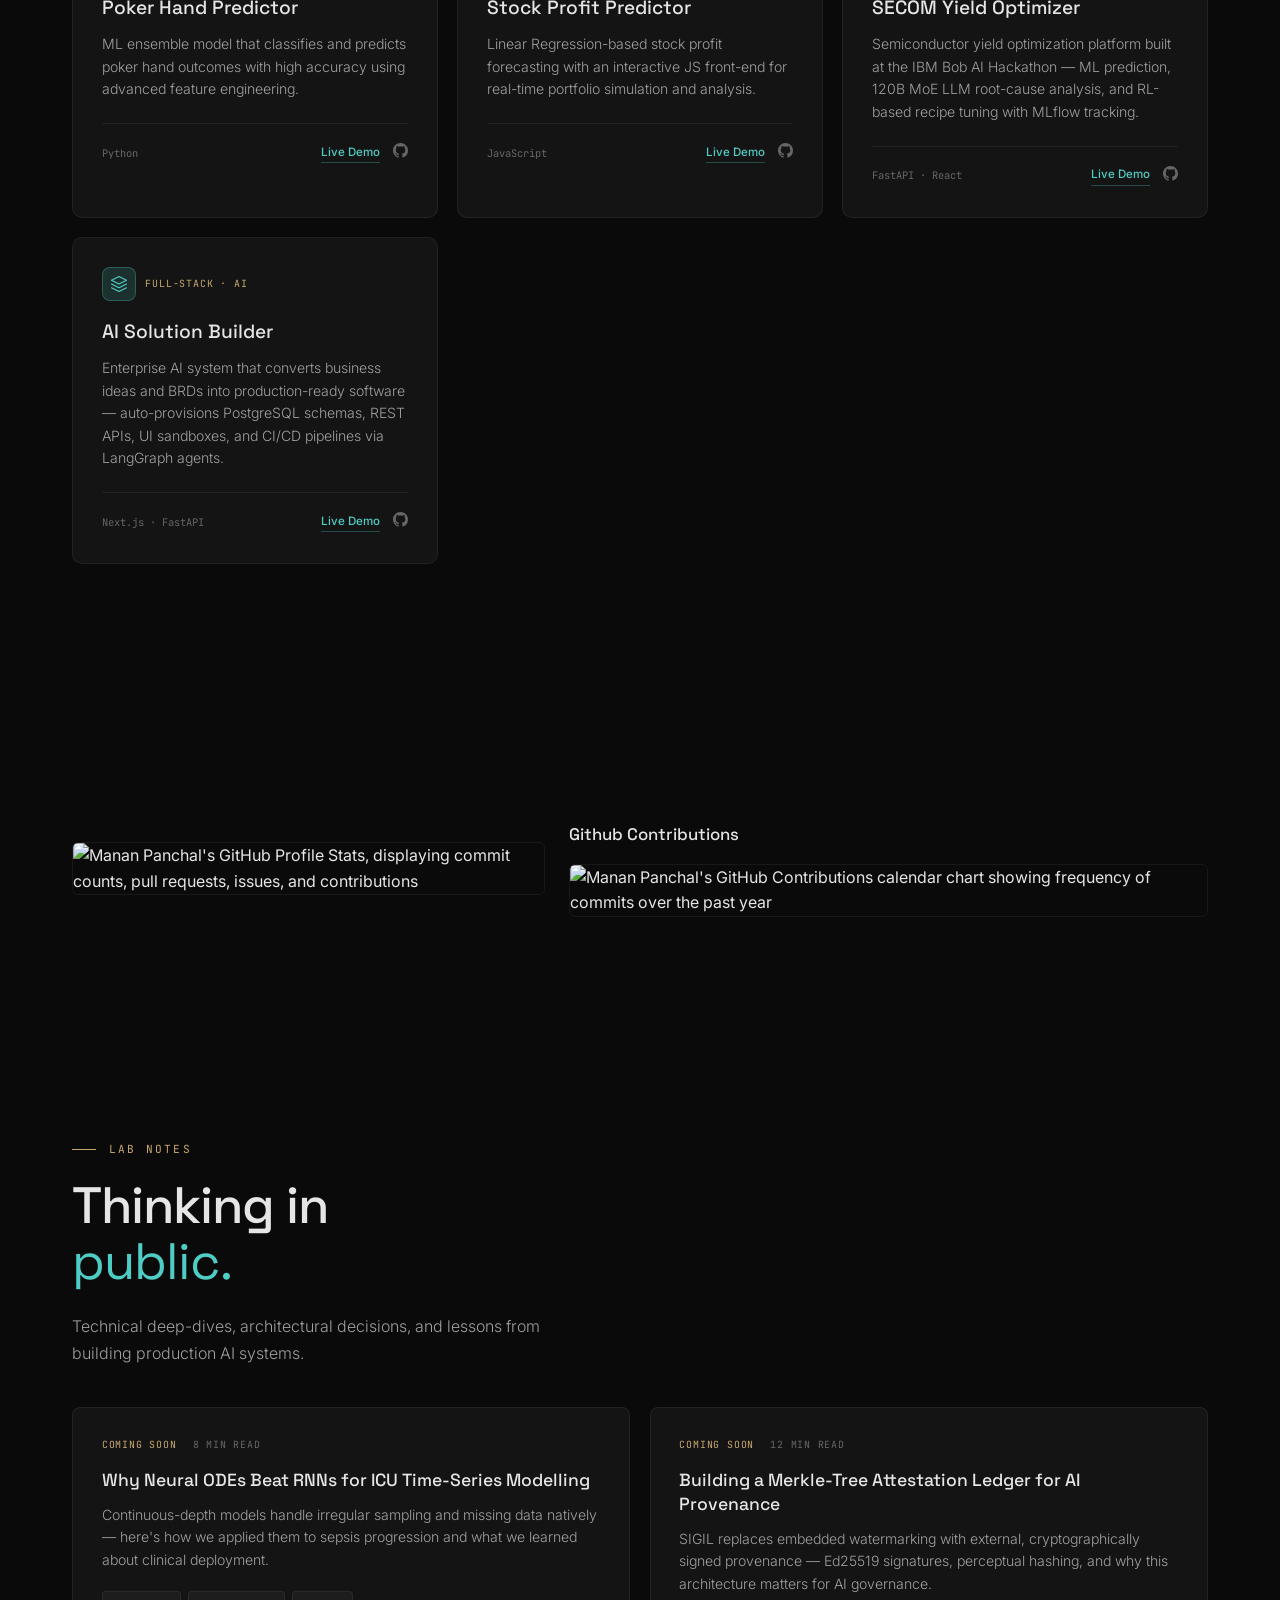
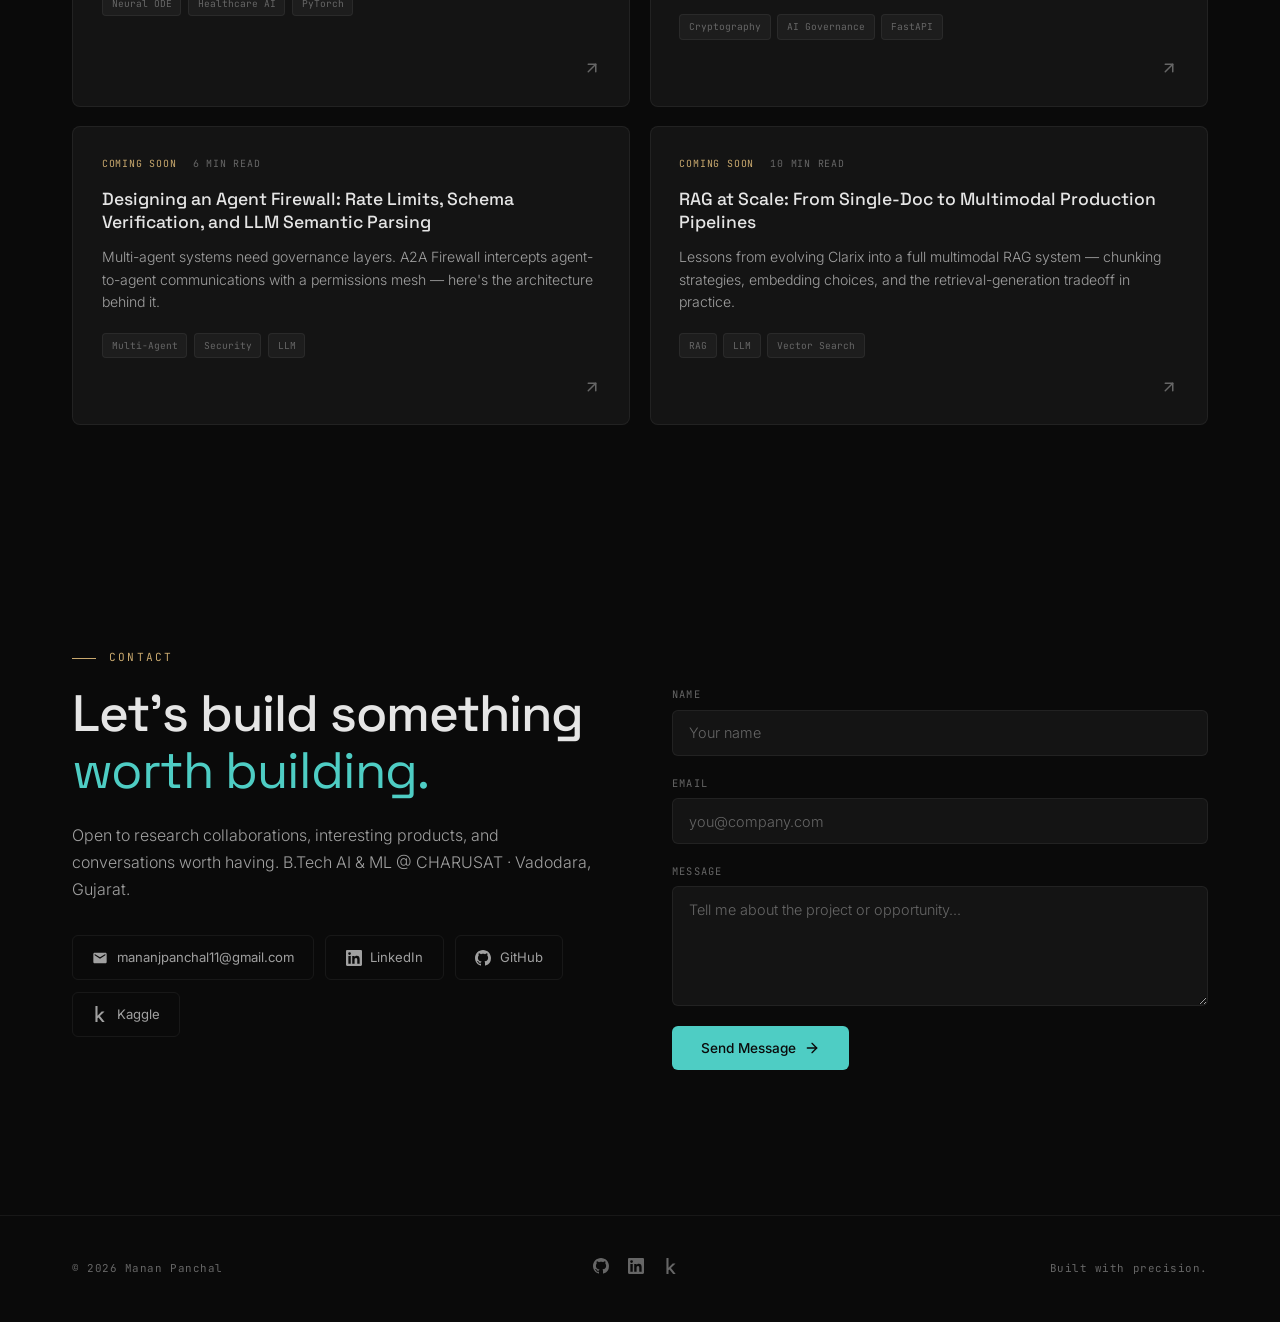
==== commit 9cab699f: "feat: add SECOM Yield Optimizer and AI Solution Builder projects" ====
--- a/index.html
+++ b/index.html
@@ -567,6 +567,46 @@
             </div>
           </div>
         </div>
+
+        <div class="project-card" data-category="ml">
+          <div class="card-inner">
+            <div class="card-header">
+              <span class="card-icon"><svg width="18" height="18" viewBox="0 0 24 24" fill="none" stroke="currentColor" stroke-width="1.5" stroke-linecap="round" stroke-linejoin="round"><circle cx="12" cy="12" r="3"/><path d="M19.4 15a1.65 1.65 0 0 0 .33 1.82l.06.06a2 2 0 0 1-2.83 2.83l-.06-.06a1.65 1.65 0 0 0-1.82-.33 1.65 1.65 0 0 0-1 1.51V21a2 2 0 0 1-4 0v-.09A1.65 1.65 0 0 0 9 19.4a1.65 1.65 0 0 0-1.82.33l-.06.06a2 2 0 0 1-2.83-2.83l.06-.06A1.65 1.65 0 0 0 4.68 15a1.65 1.65 0 0 0-1.51-1H3a2 2 0 0 1 0-4h.09A1.65 1.65 0 0 0 4.6 9a1.65 1.65 0 0 0-.33-1.82l-.06-.06a2 2 0 0 1 2.83-2.83l.06.06A1.65 1.65 0 0 0 9 4.68a1.65 1.65 0 0 0 1-1.51V3a2 2 0 0 1 4 0v.09a1.65 1.65 0 0 0 1 1.51 1.65 1.65 0 0 0 1.82-.33l.06-.06a2 2 0 0 1 2.83 2.83l-.06.06A1.65 1.65 0 0 0 19.4 9a1.65 1.65 0 0 0 1.51 1H21a2 2 0 0 1 0 4h-.09a1.65 1.65 0 0 0-1.51 1z"/></svg></span>
+              <span class="card-tag">ML &middot; Hackathon</span>
+            </div>
+            <h3 class="card-title">SECOM Yield Optimizer</h3>
+            <p class="card-desc">Semiconductor yield optimization platform built at the IBM Bob AI Hackathon &mdash; ML prediction, 120B MoE LLM root-cause analysis, and RL-based recipe tuning with MLflow tracking.</p>
+            <div class="card-footer">
+              <span class="card-lang">FastAPI &middot; React</span>
+              <div class="card-links">
+                <a href="https://secom-yield-optimizer.onrender.com/" target="_blank" rel="noopener noreferrer" class="btn-live">Live Demo</a>
+                <a href="https://github.com/Ladnil03/bob-ai-hackathon-TheFourHorsemen/tree/main" target="_blank" rel="noopener noreferrer" class="btn-gh" aria-label="GitHub">
+                  <svg width="15" height="15" viewBox="0 0 24 24" fill="currentColor"><path d="M12 0C5.37 0 0 5.37 0 12c0 5.31 3.435 9.795 8.205 11.385.6.105.825-.255.825-.57 0-.285-.015-1.23-.015-2.235-3.015.555-3.795-.735-4.035-1.41-.135-.345-.72-1.41-1.23-1.695-.42-.225-1.02-.78-.015-.795.945-.015 1.62.87 1.845 1.23 1.08 1.815 2.805 1.305 3.495.99.105-.78.42-1.305.765-1.605-2.67-.3-5.46-1.335-5.46-5.925 0-1.305.465-2.385 1.23-3.225-.12-.3-.54-1.53.12-3.18 0 0 1.005-.315 3.3 1.23.96-.27 1.98-.405 3-.405s2.04.135 3 .405c2.295-1.56 3.3-1.23 3.3-1.23.66 1.65.24 2.88.12 3.18.765.84 1.23 1.905 1.23 3.225 0 4.605-2.805 5.625-5.475 5.925.435.375.81 1.095.81 2.22 0 1.605-.015 2.895-.015 3.3 0 .315.225.69.825.57A12.02 12.02 0 0 0 24 12c0-6.63-5.37-12-12-12z"/></svg>
+                </a>
+              </div>
+            </div>
+          </div>
+        </div>
+
+        <div class="project-card" data-category="full-stack">
+          <div class="card-inner">
+            <div class="card-header">
+              <span class="card-icon"><svg width="18" height="18" viewBox="0 0 24 24" fill="none" stroke="currentColor" stroke-width="1.5" stroke-linecap="round" stroke-linejoin="round"><polygon points="12 2 2 7 12 12 22 7 12 2"/><polyline points="2 17 12 22 22 17"/><polyline points="2 12 12 17 22 12"/></svg></span>
+              <span class="card-tag">Full-Stack &middot; AI</span>
+            </div>
+            <h3 class="card-title">AI Solution Builder</h3>
+            <p class="card-desc">Enterprise AI system that converts business ideas and BRDs into production-ready software &mdash; auto-provisions PostgreSQL schemas, REST APIs, UI sandboxes, and CI/CD pipelines via LangGraph agents.</p>
+            <div class="card-footer">
+              <span class="card-lang">Next.js &middot; FastAPI</span>
+              <div class="card-links">
+                <a href="https://ai-solution-builder-delta.vercel.app/" target="_blank" rel="noopener noreferrer" class="btn-live">Live Demo</a>
+                <a href="https://github.com/mananjp/AI_Solution_Builder" target="_blank" rel="noopener noreferrer" class="btn-gh" aria-label="GitHub">
+                  <svg width="15" height="15" viewBox="0 0 24 24" fill="currentColor"><path d="M12 0C5.37 0 0 5.37 0 12c0 5.31 3.435 9.795 8.205 11.385.6.105.825-.255.825-.57 0-.285-.015-1.23-.015-2.235-3.015.555-3.795-.735-4.035-1.41-.135-.345-.72-1.41-1.23-1.695-.42-.225-1.02-.78-.015-.795.945-.015 1.62.87 1.845 1.23 1.08 1.815 2.805 1.305 3.495.99.105-.78.42-1.305.765-1.605-2.67-.3-5.46-1.335-5.46-5.925 0-1.305.465-2.385 1.23-3.225-.12-.3-.54-1.53.12-3.18 0 0 1.005-.315 3.3 1.23.96-.27 1.98-.405 3-.405s2.04.135 3 .405c2.295-1.56 3.3-1.23 3.3-1.23.66 1.65.24 2.88.12 3.18.765.84 1.23 1.905 1.23 3.225 0 4.605-2.805 5.625-5.475 5.925.435.375.81 1.095.81 2.22 0 1.605-.015 2.895-.015 3.3 0 .315.225.69.825.57A12.02 12.02 0 0 0 24 12c0-6.63-5.37-12-12-12z"/></svg>
+                </a>
+              </div>
+            </div>
+          </div>
+        </div>
       </div>
     </div>
   </section>
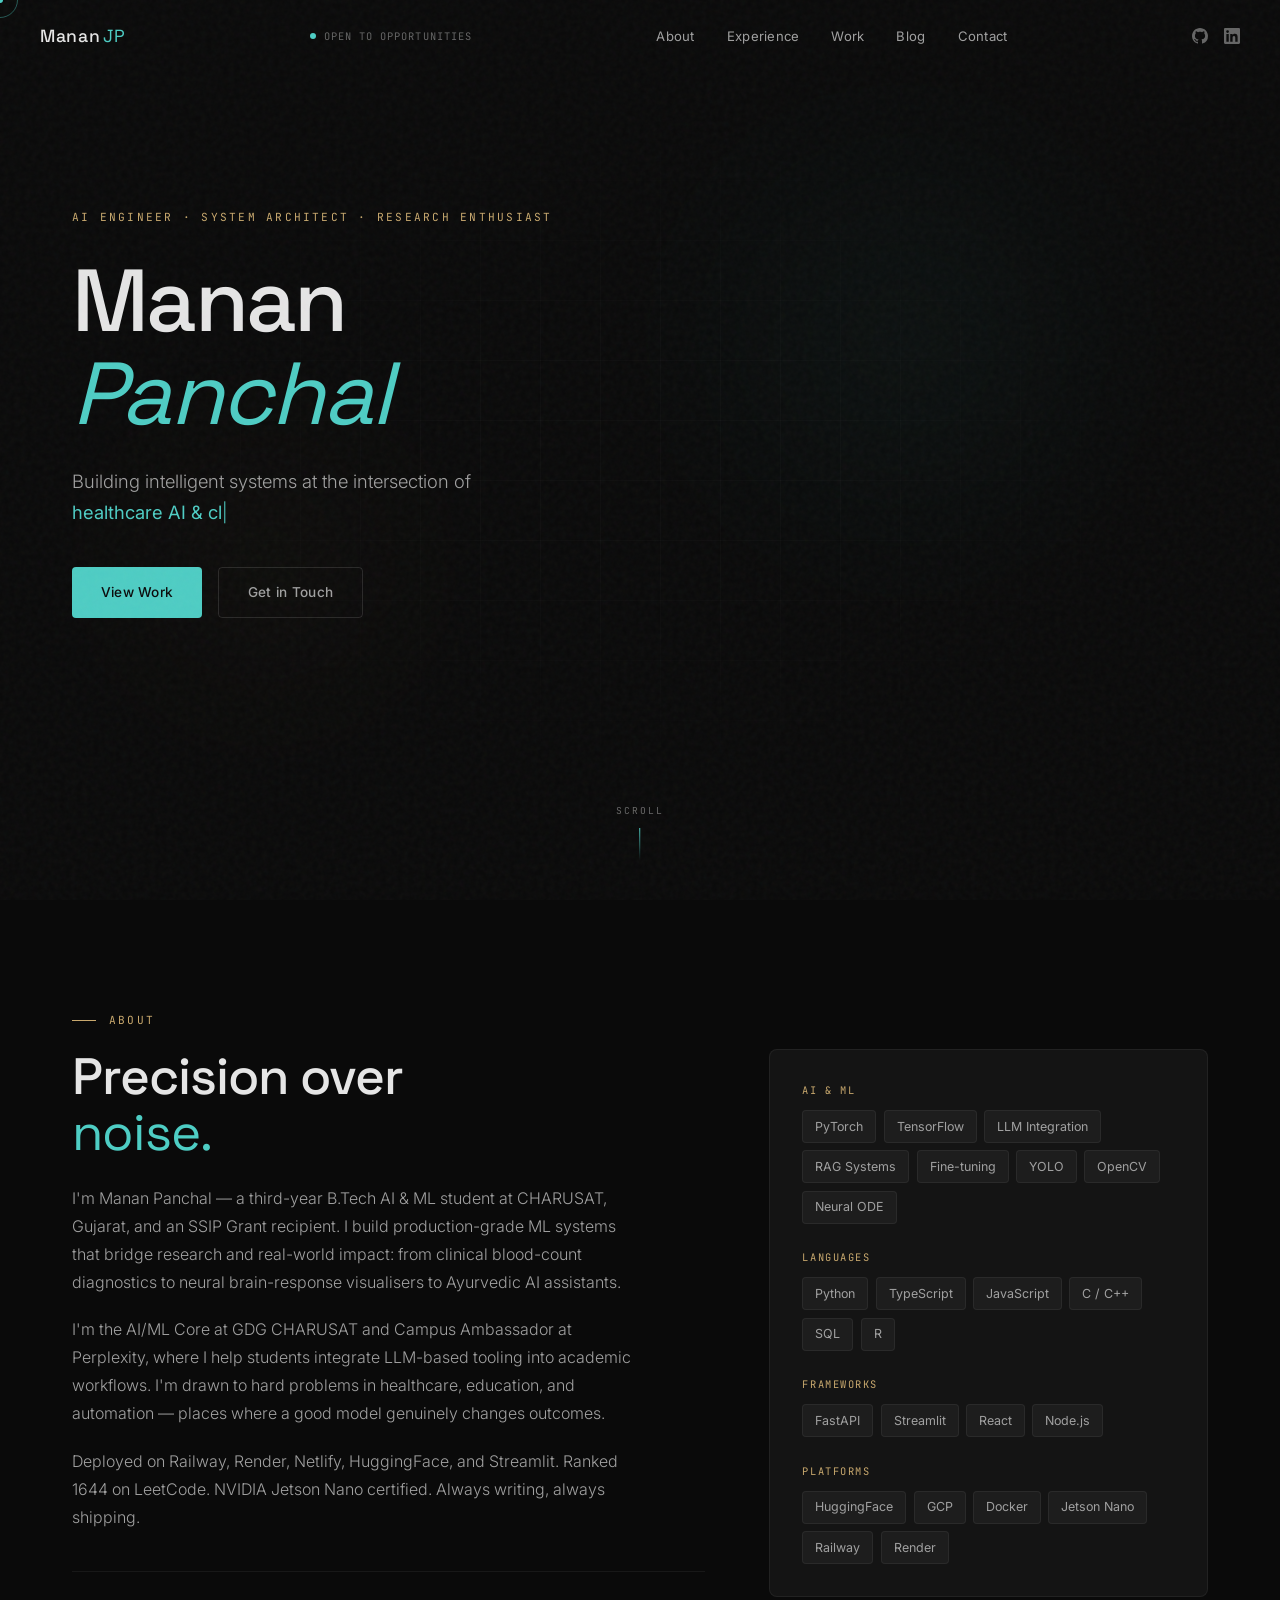
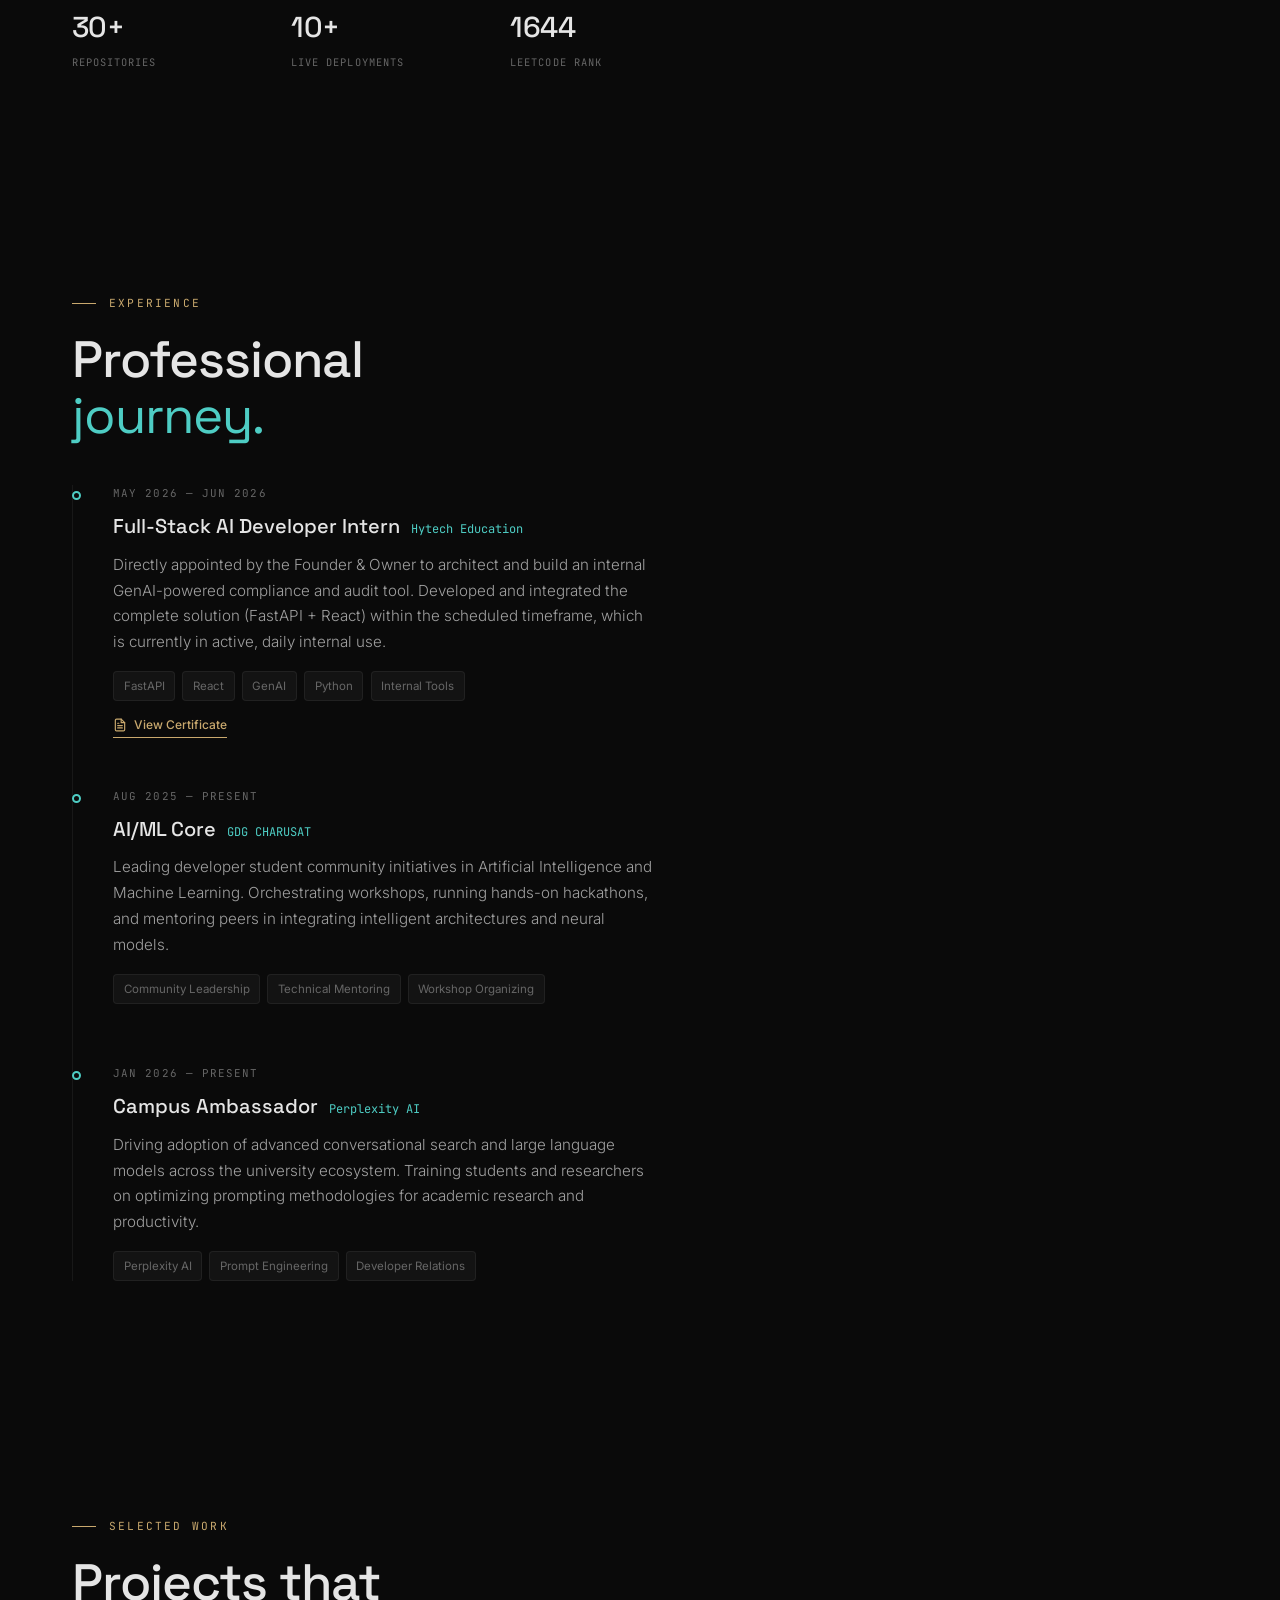
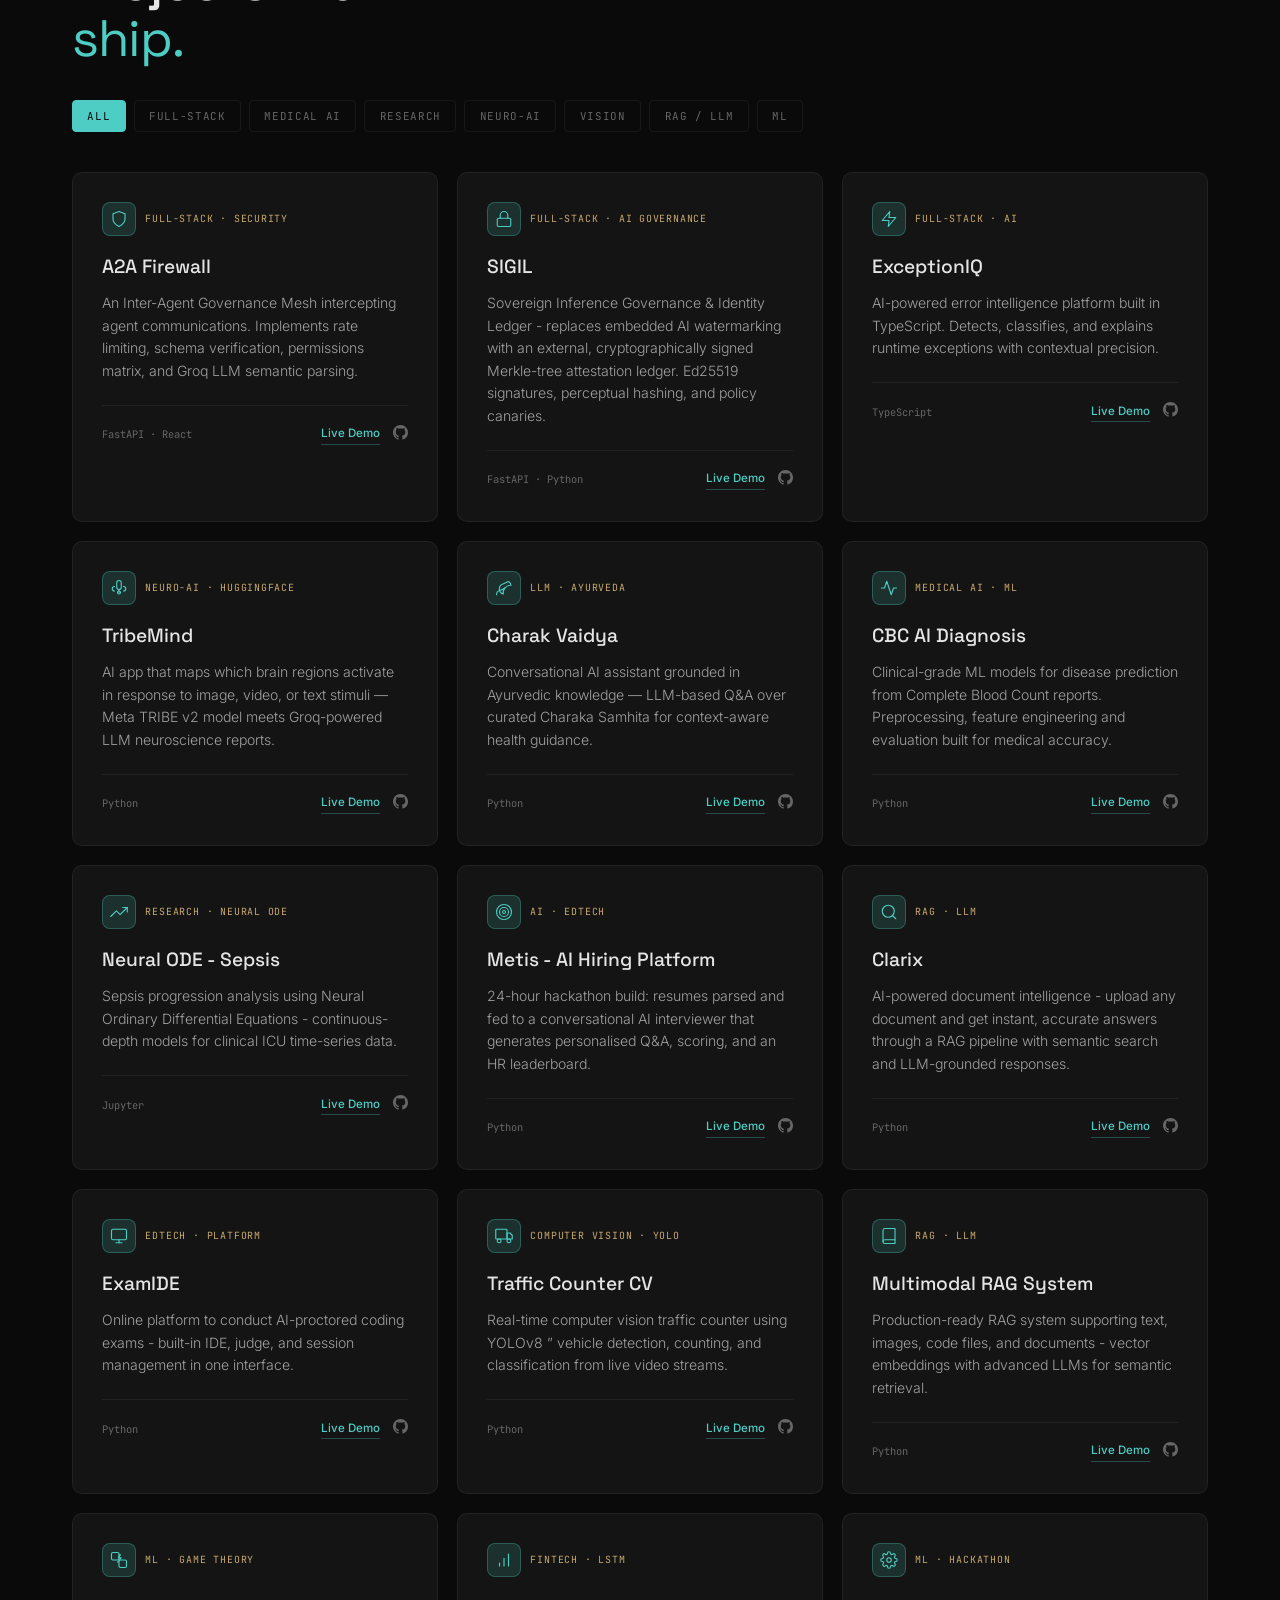
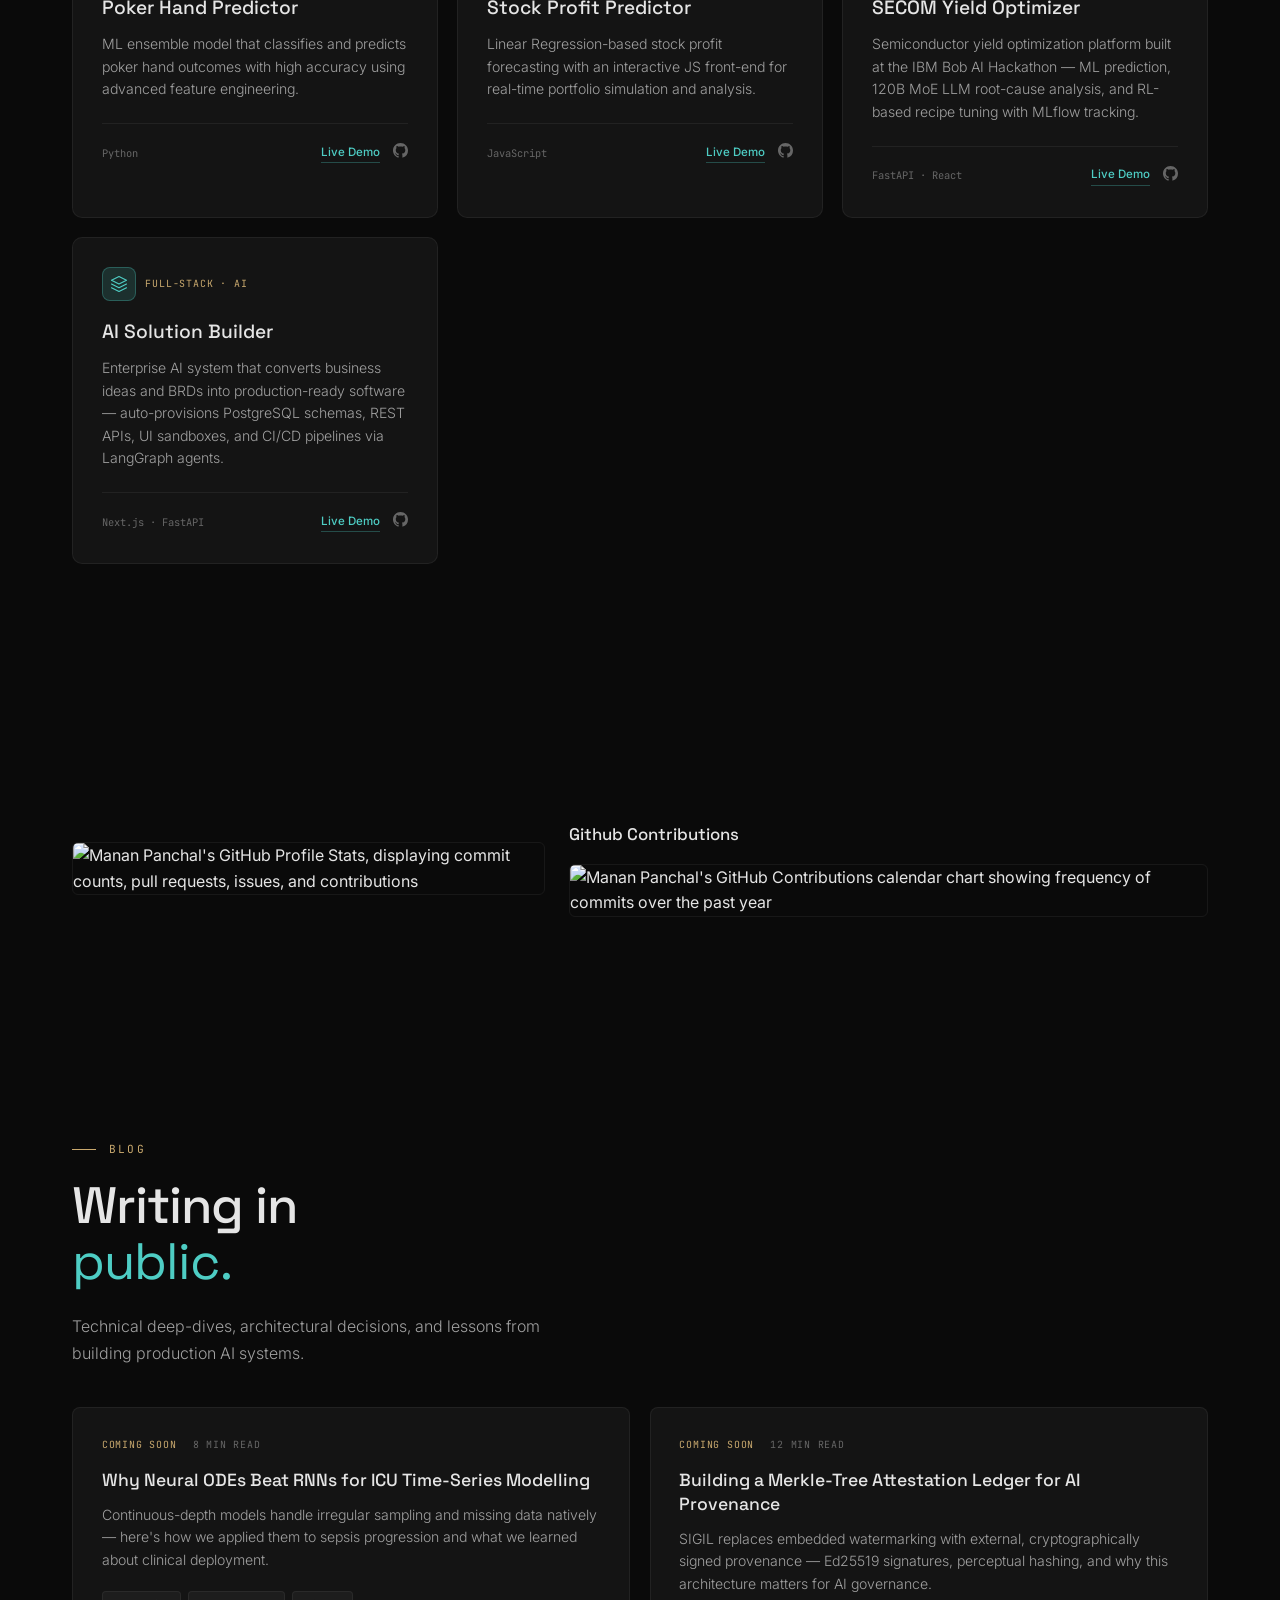
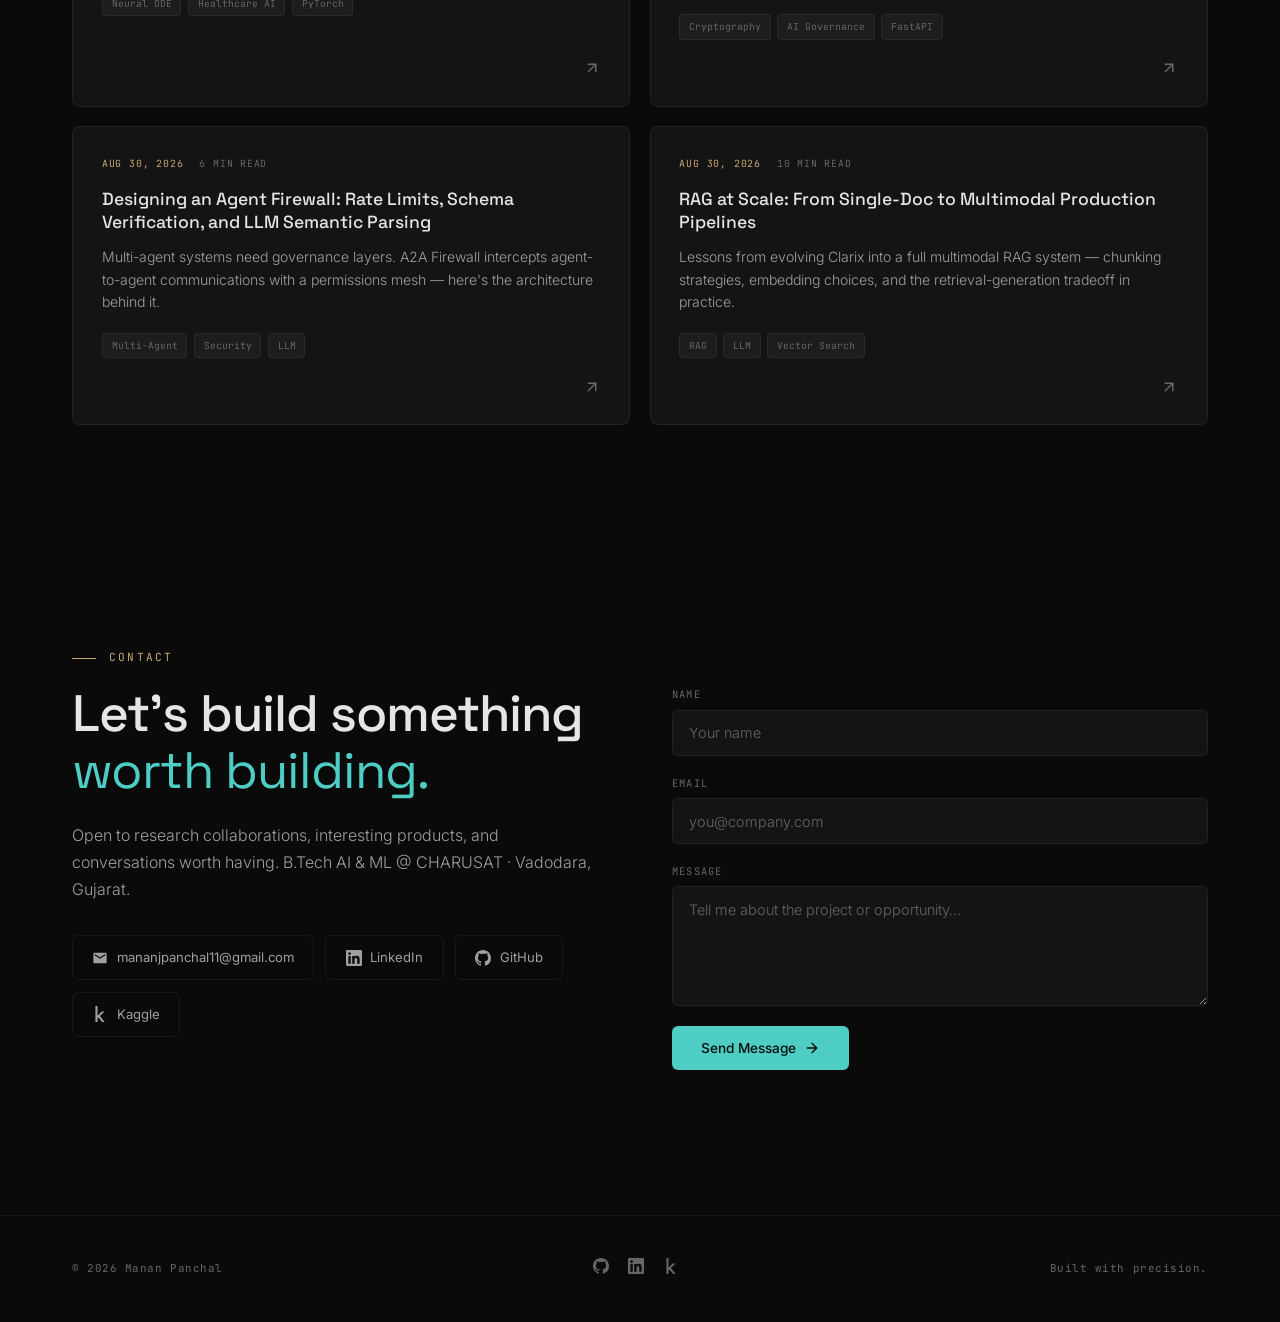
==== commit 461a2082: "feat: add blog pages for Agent Firewall and RAG at Scale, rebrand Lab Notes to Blog, update sitemap " ====
--- a/index.html
+++ b/index.html
@@ -101,7 +101,7 @@
       <li><a href="#about">About</a></li>
       <li><a href="#experience">Experience</a></li>
       <li><a href="#projects">Work</a></li>
-      <li><a href="#blog">Notes</a></li>
+      <li><a href="#blog">Blog</a></li>
       <li><a href="#contact">Contact</a></li>
     </ul>
     <div class="nav-social">
@@ -626,11 +626,11 @@
   </div>
 </section>
 
-  <!-- BLOG / LAB NOTES -->
+  <!-- BLOG -->
   <section id="blog">
     <div class="container">
-      <div class="section-label reveal">Lab Notes</div>
-      <h2 class="section-title reveal">Thinking in<br/><em>public.</em></h2>
+      <div class="section-label reveal">Blog</div>
+      <h2 class="section-title reveal">Writing in<br/><em>public.</em></h2>
       <p class="blog-intro reveal">Technical deep-dives, architectural decisions, and lessons from building production AI systems.</p>
       <div class="blog-grid" id="blog-grid">
 
@@ -668,10 +668,10 @@
           </div>
         </a>
 
-        <a href="#" class="blog-card reveal" target="_blank" rel="noopener noreferrer">
+        <a href="blog/designing-an-agent-firewall.html" class="blog-card reveal">
           <div class="blog-card-inner">
             <div class="blog-meta">
-              <span class="blog-date">Coming Soon</span>
+              <span class="blog-date">Aug 30, 2026</span>
               <span class="blog-read">6 min read</span>
             </div>
             <h3 class="blog-title">Designing an Agent Firewall: Rate Limits, Schema Verification, and LLM Semantic Parsing</h3>
@@ -685,10 +685,10 @@
           </div>
         </a>
 
-        <a href="#" class="blog-card reveal" target="_blank" rel="noopener noreferrer">
+        <a href="blog/rag-at-scale-clarix.html" class="blog-card reveal">
           <div class="blog-card-inner">
             <div class="blog-meta">
-              <span class="blog-date">Coming Soon</span>
+              <span class="blog-date">Aug 30, 2026</span>
               <span class="blog-read">10 min read</span>
             </div>
             <h3 class="blog-title">RAG at Scale: From Single-Doc to Multimodal Production Pipelines</h3>
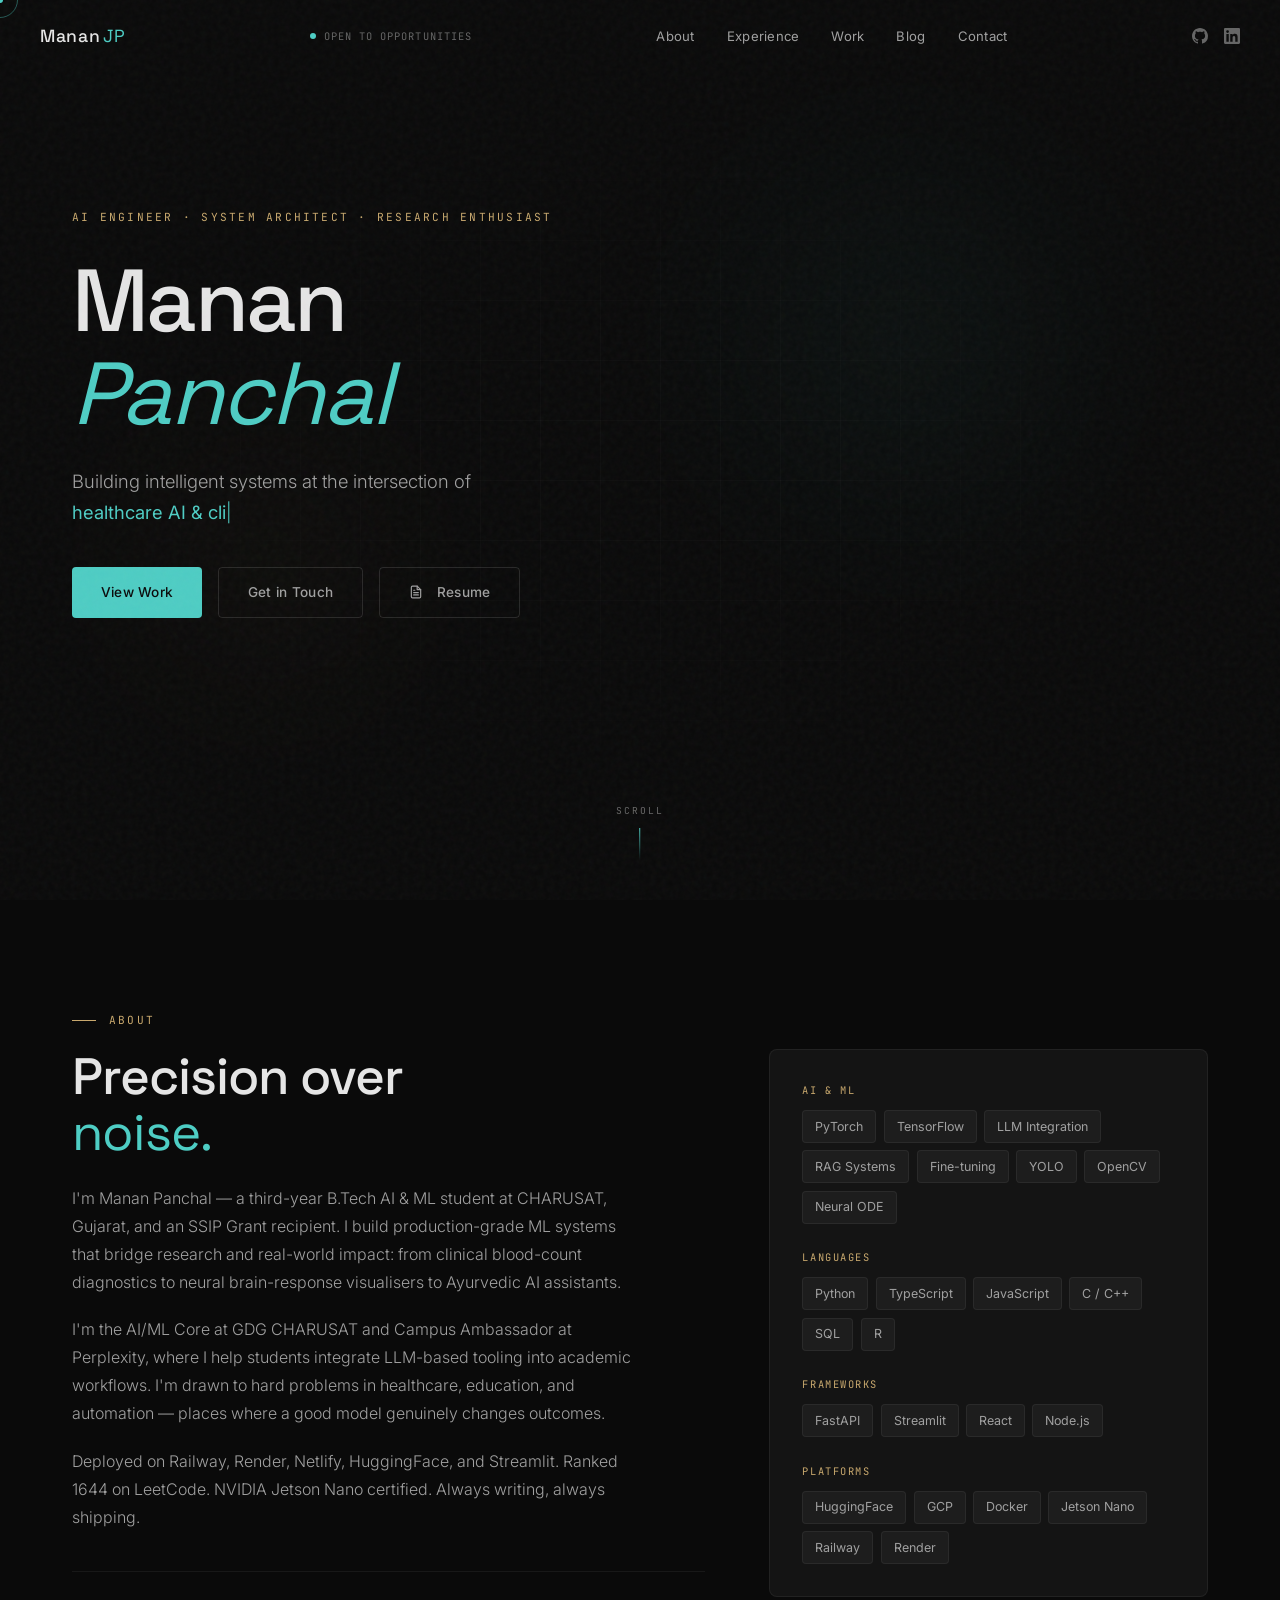
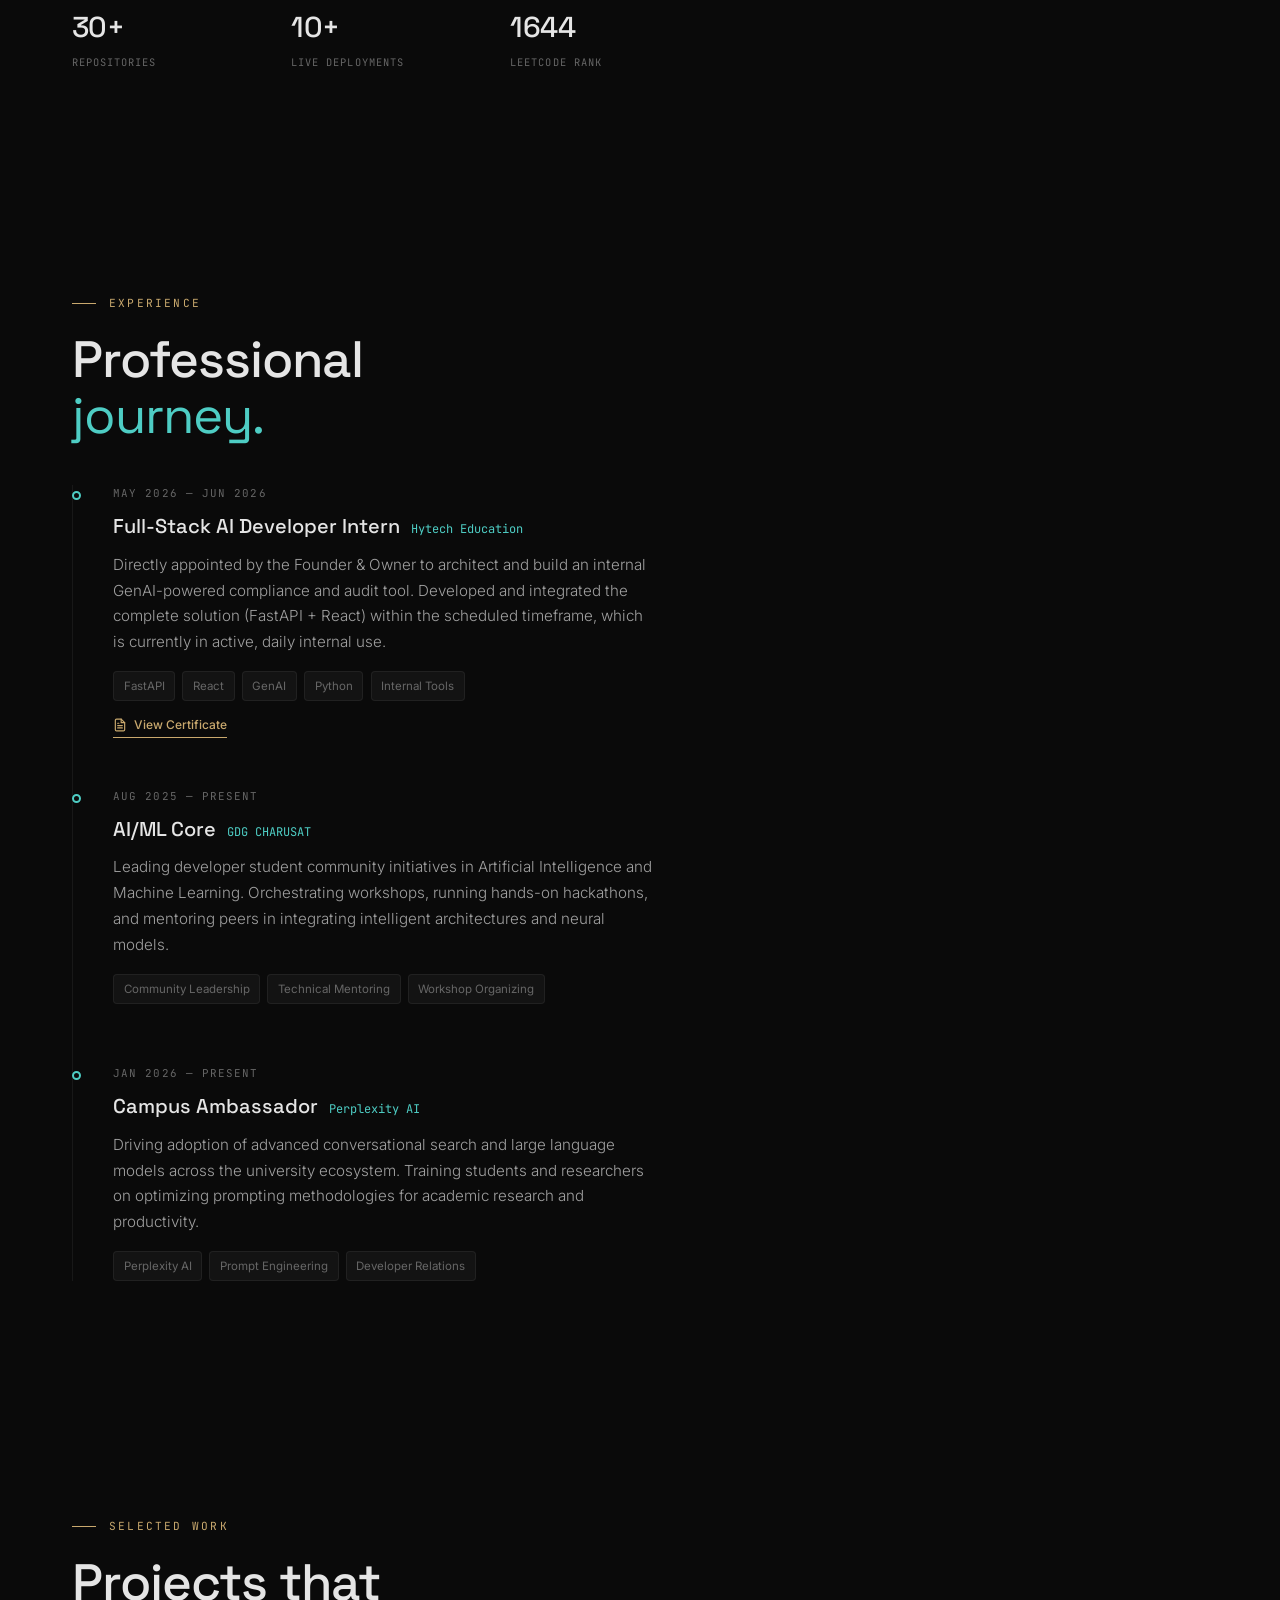
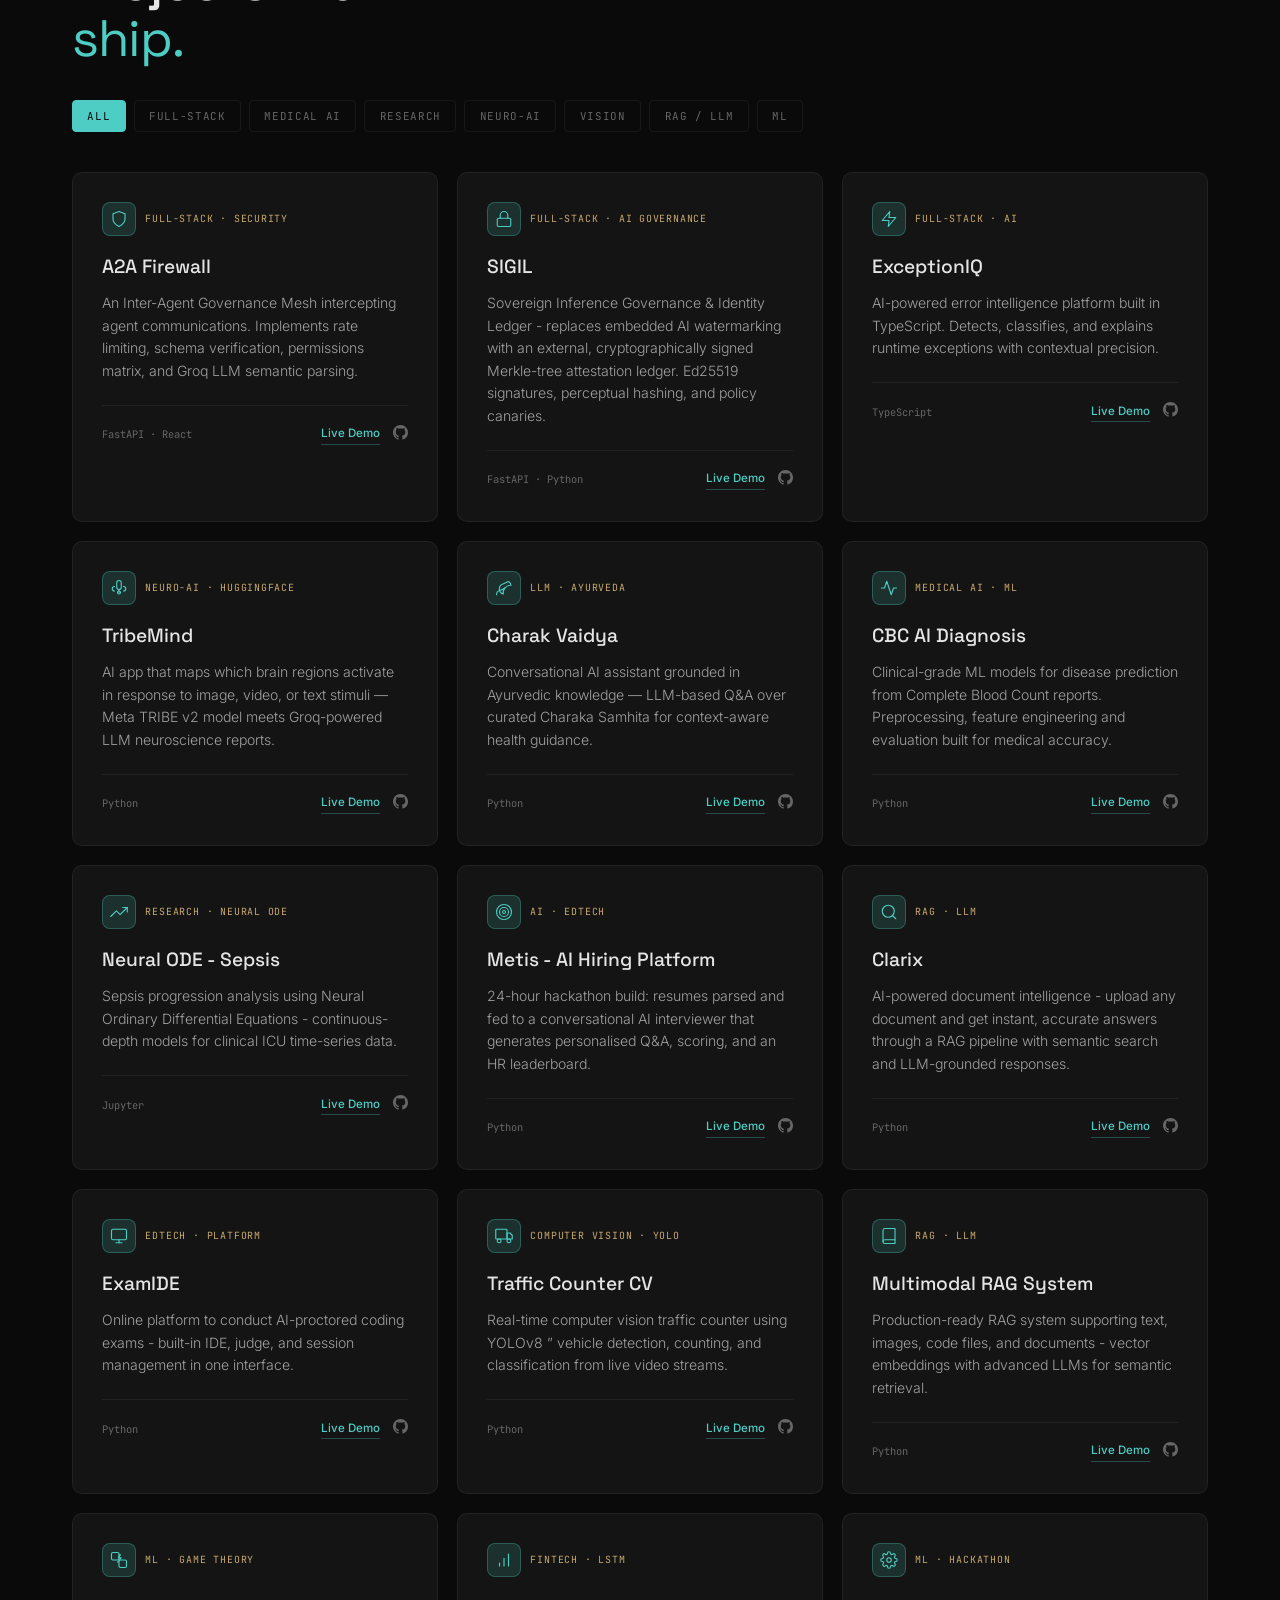
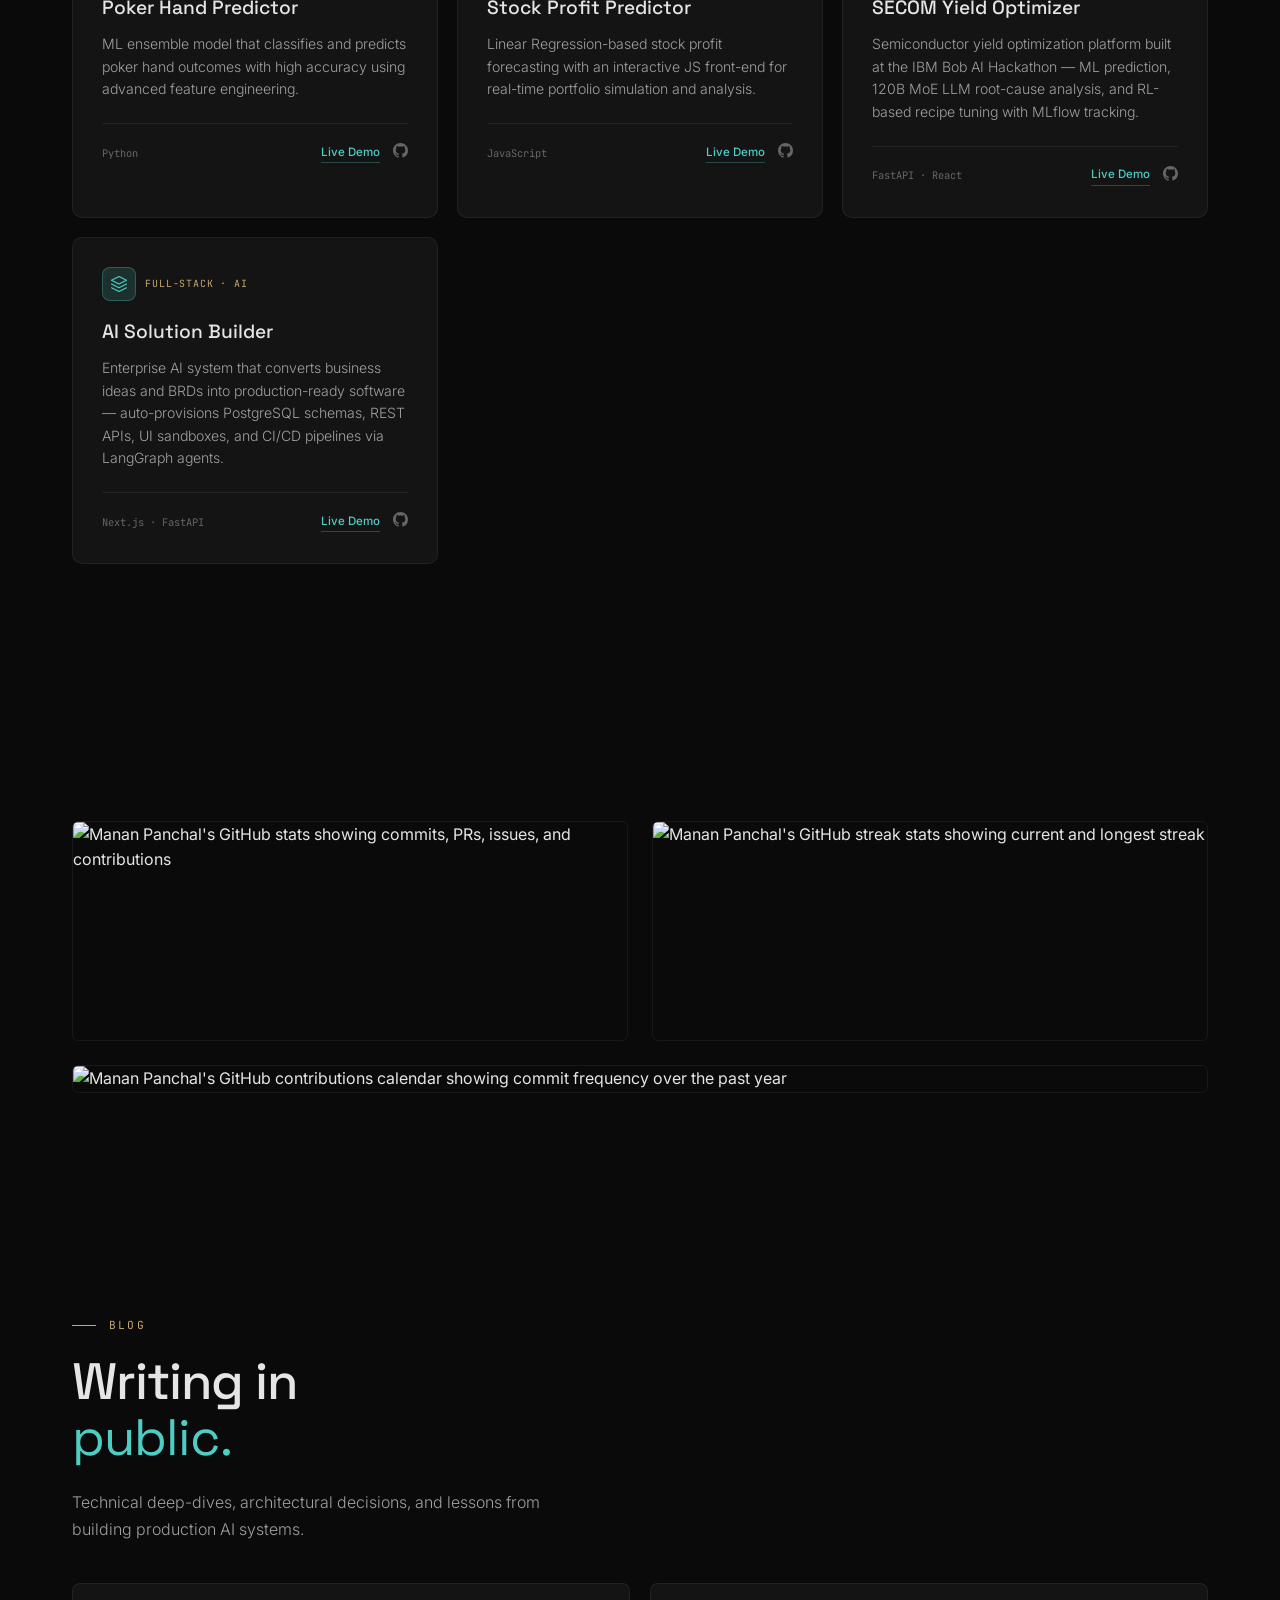
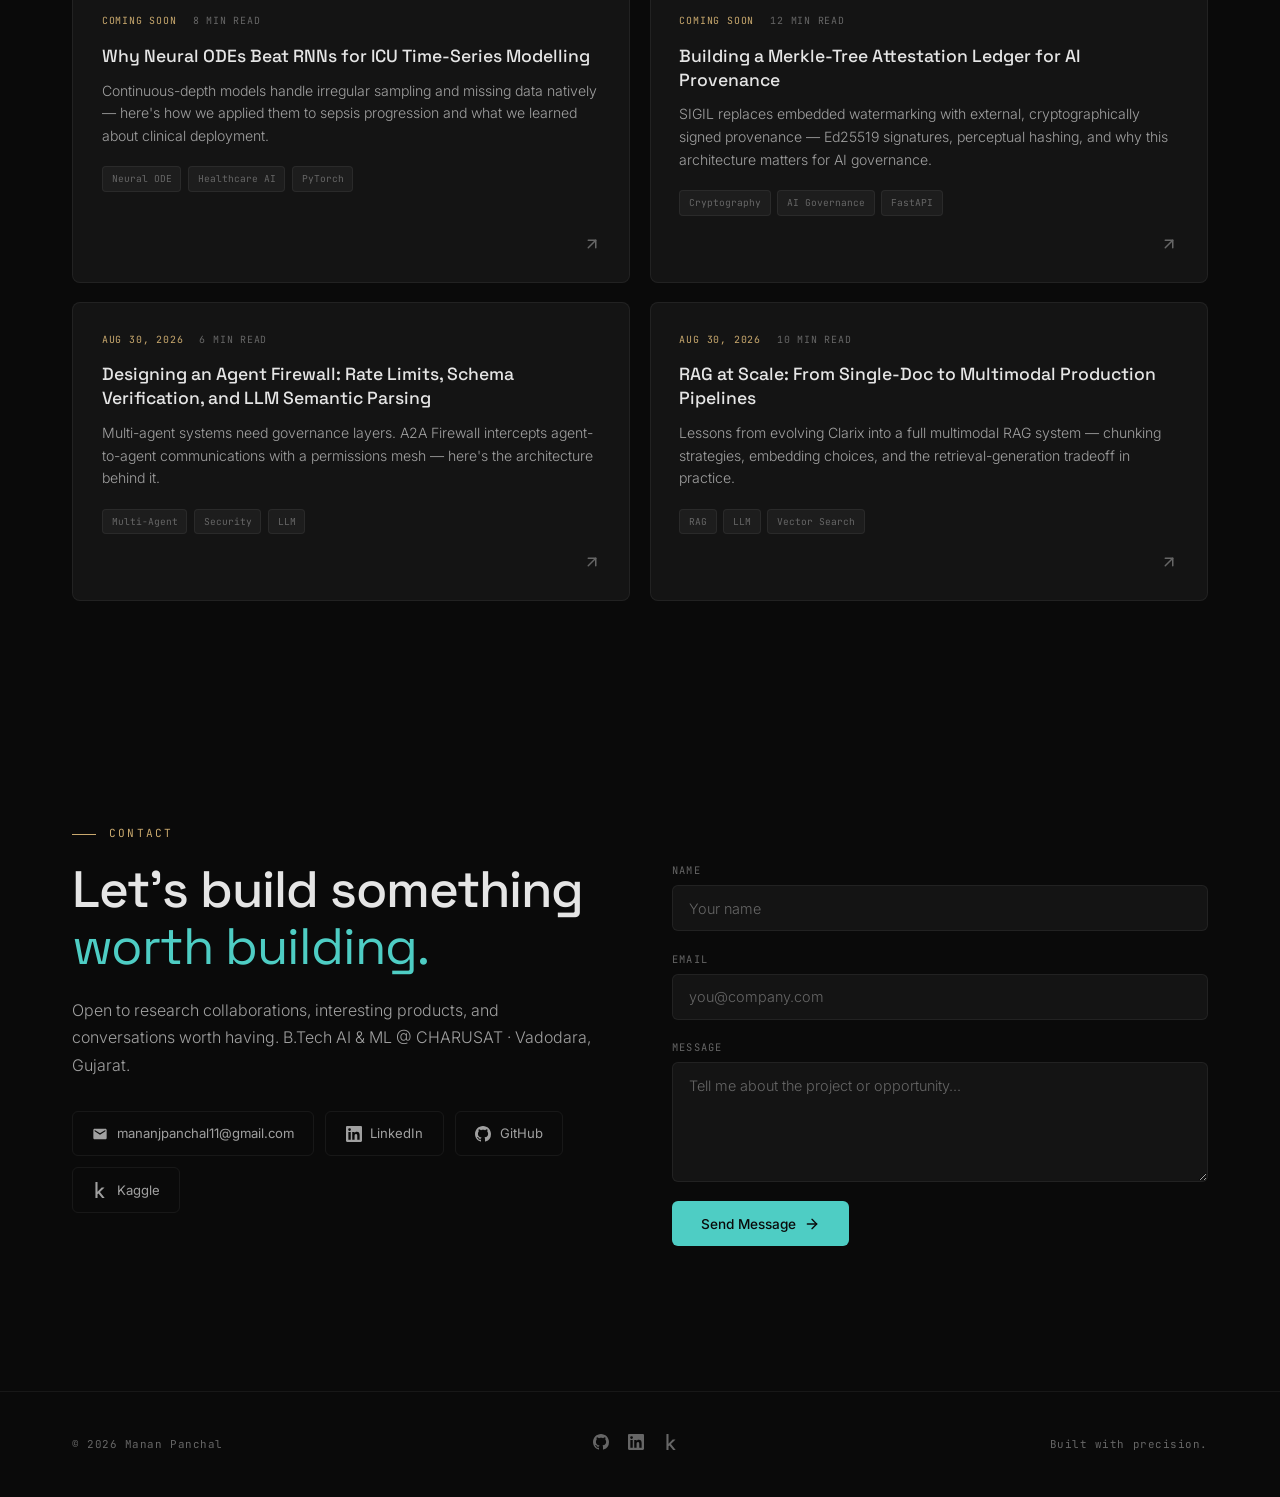
==== commit b0155e30: "feat: Add resume and update GitHub stats to be responsive" ====
--- a/index.html
+++ b/index.html
@@ -133,6 +133,9 @@
       <div class="hero-cta reveal">
         <a href="#projects" class="btn-primary magnetic" data-strength="0.4">View Work</a>
         <a href="#contact" class="btn-ghost magnetic" data-strength="0.4">Get in Touch</a>
+        <a href="assets/Manan_Panchal_Resume.pdf" target="_blank" rel="noopener noreferrer" class="btn-ghost magnetic" data-strength="0.4">
+          <svg width="14" height="14" viewBox="0 0 24 24" fill="none" stroke="currentColor" stroke-width="2" stroke-linecap="round" stroke-linejoin="round" style="margin-right:6px;vertical-align:middle"><path d="M14 2H6a2 2 0 0 0-2 2v16a2 2 0 0 0 2 2h12a2 2 0 0 0 2-2V8z"/><polyline points="14 2 14 8 20 8"/><line x1="16" y1="13" x2="8" y2="13"/><line x1="16" y1="17" x2="8" y2="17"/><polyline points="10 9 9 9 8 9"/></svg>Resume
+        </a>
       </div>
     </div>
     <!-- scroll indicator OUTSIDE hero-content, fixed at bottom of section -->
@@ -616,12 +619,14 @@
   <div class="container">
     <div class="stats-band reveal">
       <div class="stats-item">
-        <img src="https://github-readme-stats.vercel.app/api?username=mananjp&show_icons=true&theme=dark&bg_color=0d0d0d&title_color=c9a96e&text_color=a0a0a0&icon_color=c9a96e&border_color=1a1a1a" alt="Manan Panchal's GitHub Profile Stats, displaying commit counts, pull requests, issues, and contributions" class="gh-stat-img" loading="lazy"/>
-      </div>
-      <div class="stats-item stats-item--wide">
-        <h3>Github Contributions</h3>
-        <img src="https://ghchart.rshah.org/c9a96e/mananjp" alt="Manan Panchal's GitHub Contributions calendar chart showing frequency of commits over the past year" class="gh-stat-img gh-contrib-img" loading="lazy"/>
-      </div>
+        <img src="https://github-readme-stats.vercel.app/api?username=mananjp&show_icons=true&theme=dark&bg_color=0d0d0d&title_color=c9a96e&text_color=a0a0a0&icon_color=c9a96e&border_color=1a1a1a&hide_border=false&count_private=true" alt="Manan Panchal's GitHub stats showing commits, PRs, issues, and contributions" class="gh-stat-img" loading="lazy" width="495" height="195"/>
+      </div>
+      <div class="stats-item">
+        <img src="https://github-readme-streak-stats.herokuapp.com/?user=mananjp&theme=dark&background=0d0d0d&ring=c9a96e&fire=c9a96e&currStreakLabel=c9a96e&sideLabels=a0a0a0&sideNums=e0e0e0&dates=666666&border=1a1a1a" alt="Manan Panchal's GitHub streak stats showing current and longest streak" class="gh-stat-img" loading="lazy" width="495" height="195"/>
+      </div>
+    </div>
+    <div class="stats-contrib reveal">
+      <img src="https://ghchart.rshah.org/c9a96e/mananjp" alt="Manan Panchal's GitHub contributions calendar showing commit frequency over the past year" class="gh-stat-img gh-contrib-img" loading="lazy"/>
     </div>
   </div>
 </section>
--- a/assets/style.css
+++ b/assets/style.css
@@ -1153,9 +1153,9 @@
    ============================================================ */
 .stats-band {
   display: grid;
-  grid-template-columns: 0.85fr 1.15fr;
+  grid-template-columns: 1fr 1fr;
   gap: 1.5rem;
-  align-items: center;
+  align-items: start;
   margin-top: 2rem;
 }
 
@@ -1163,6 +1163,10 @@
   .stats-band {
     grid-template-columns: 1fr;
   }
+}
+
+.stats-item {
+  min-width: 0; /* prevent grid blowout */
 }
 
 .stats-item h3 {
@@ -1175,12 +1179,22 @@
 
 .gh-stat-img {
   width: 100%;
+  height: auto;
   border-radius: 6px;
   border: 1px solid var(--border);
 }
 
+.stats-contrib {
+  margin-top: 1.5rem;
+}
+
+.gh-contrib-img {
+  width: 100%;
+  height: auto;
+}
+
 /* ============================================================
-   BLOG / LAB NOTES
+   BLOG
    ============================================================ */
 .blog-intro {
   font-family: var(--f-body);
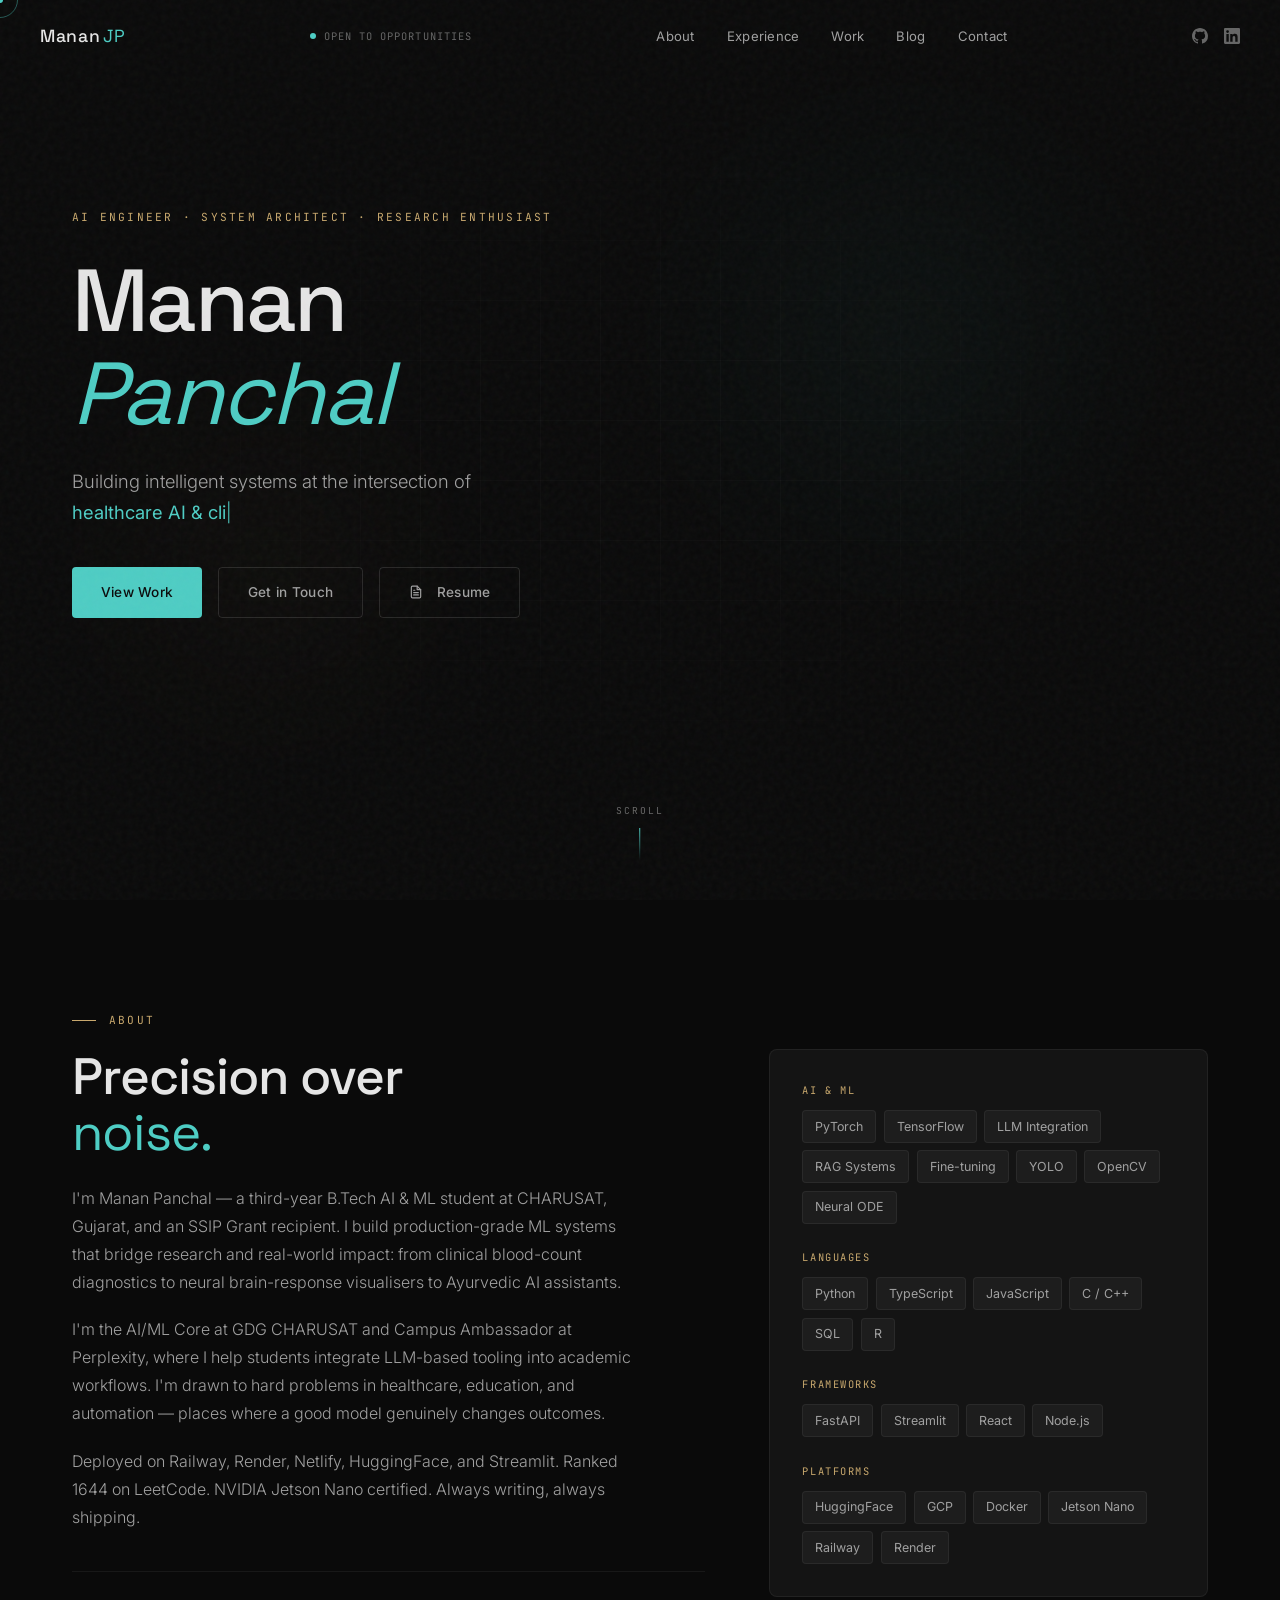
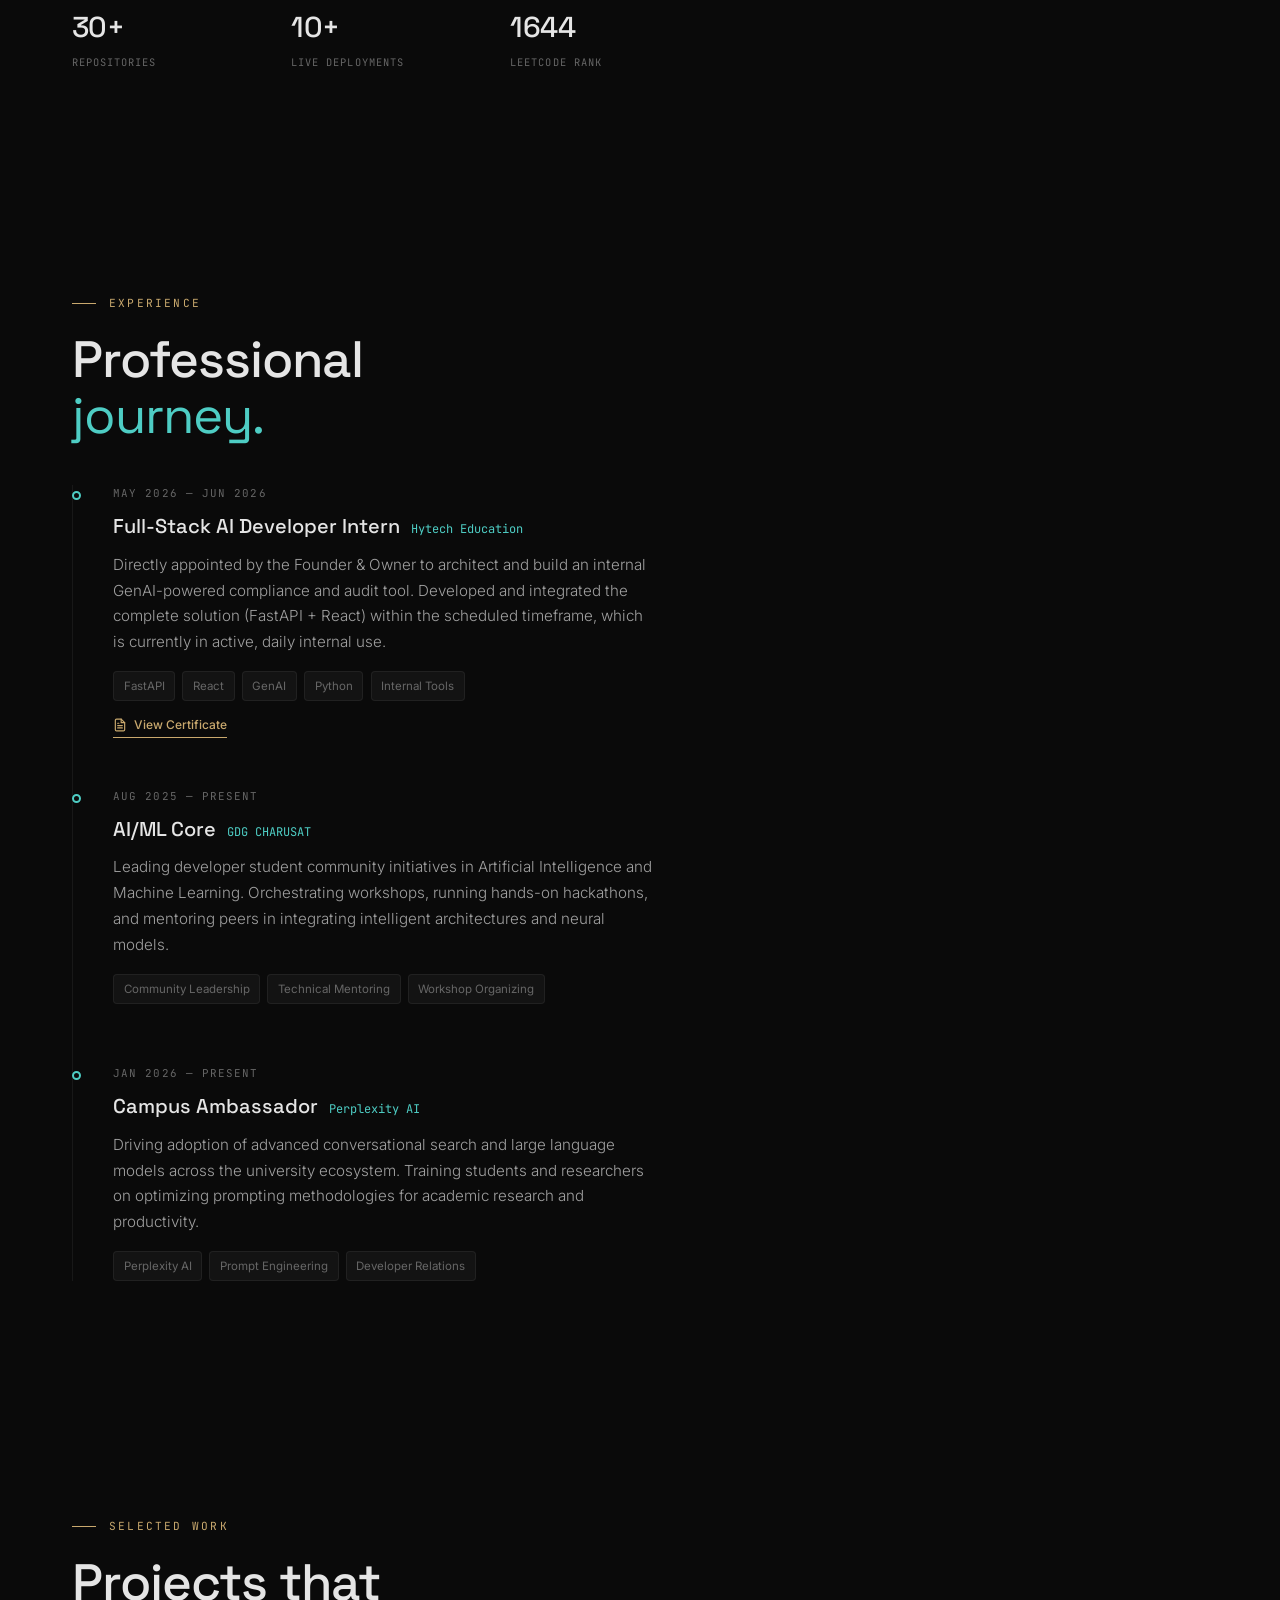
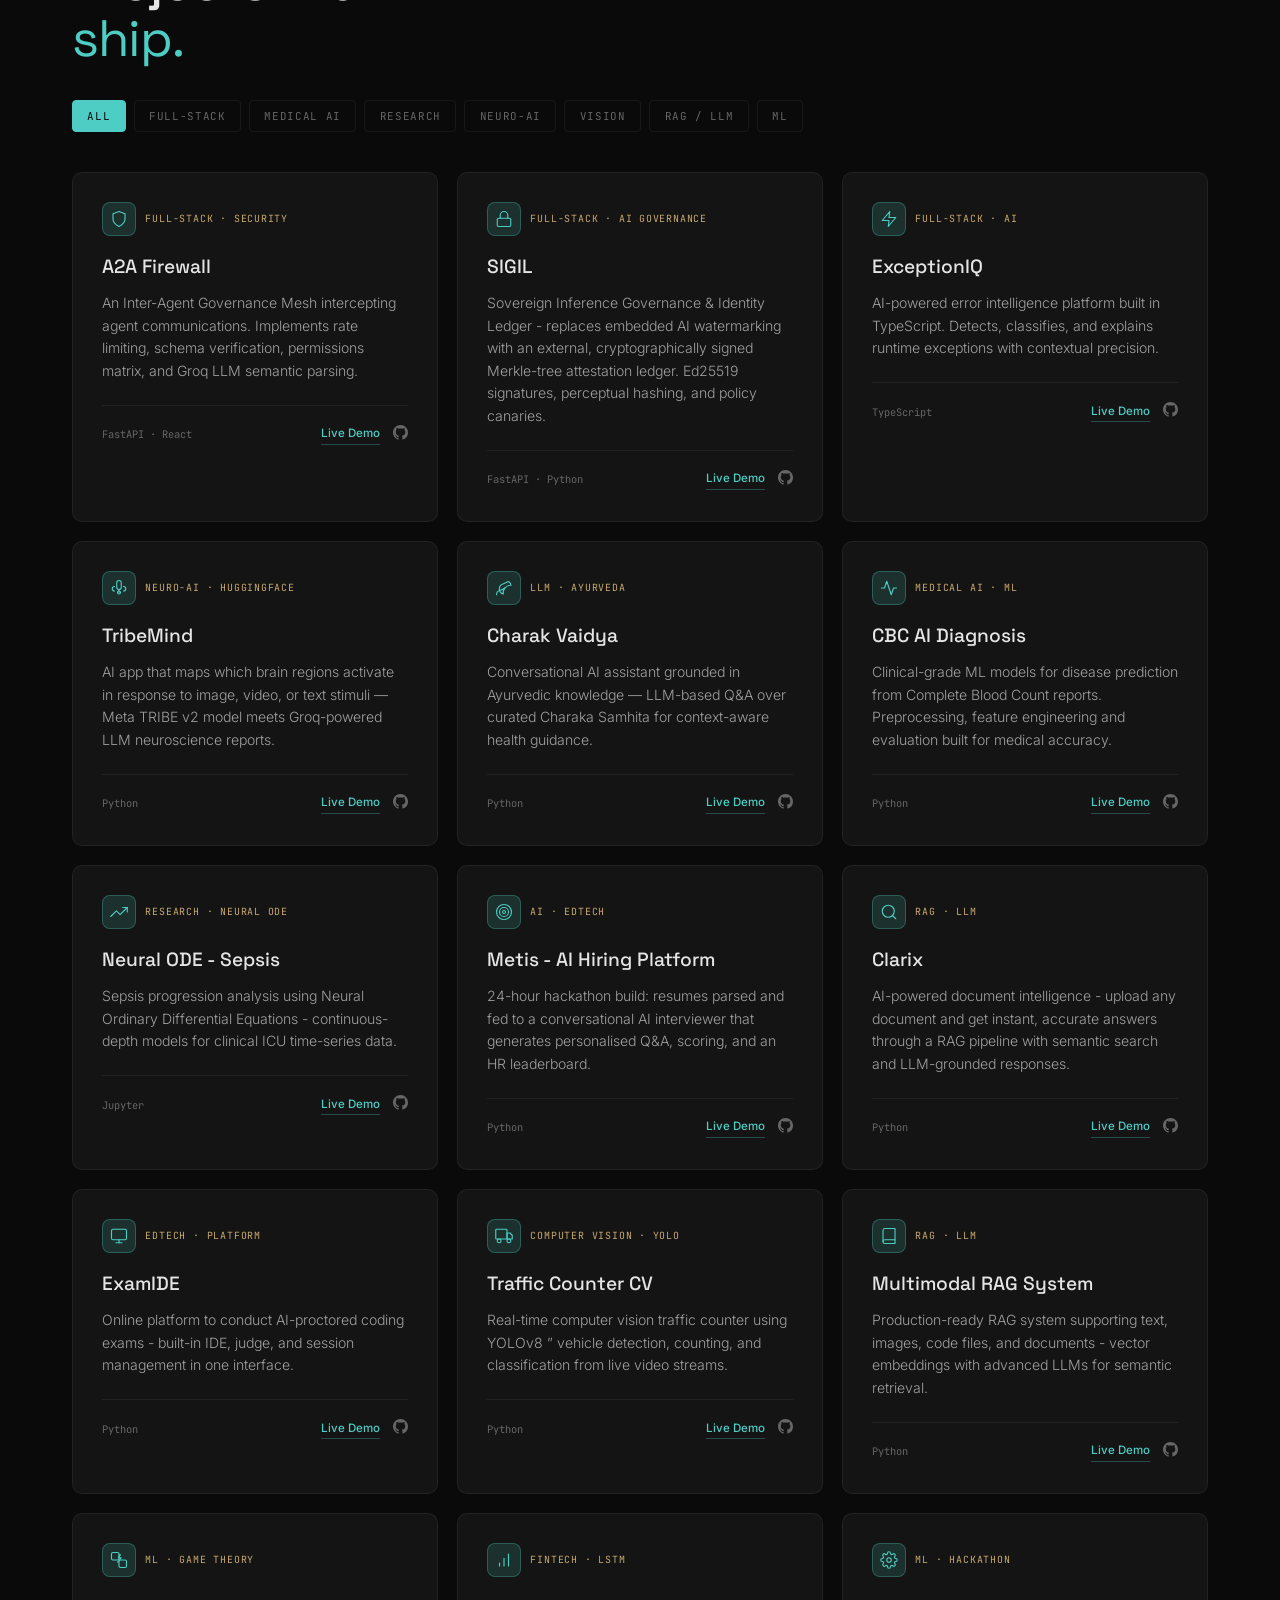
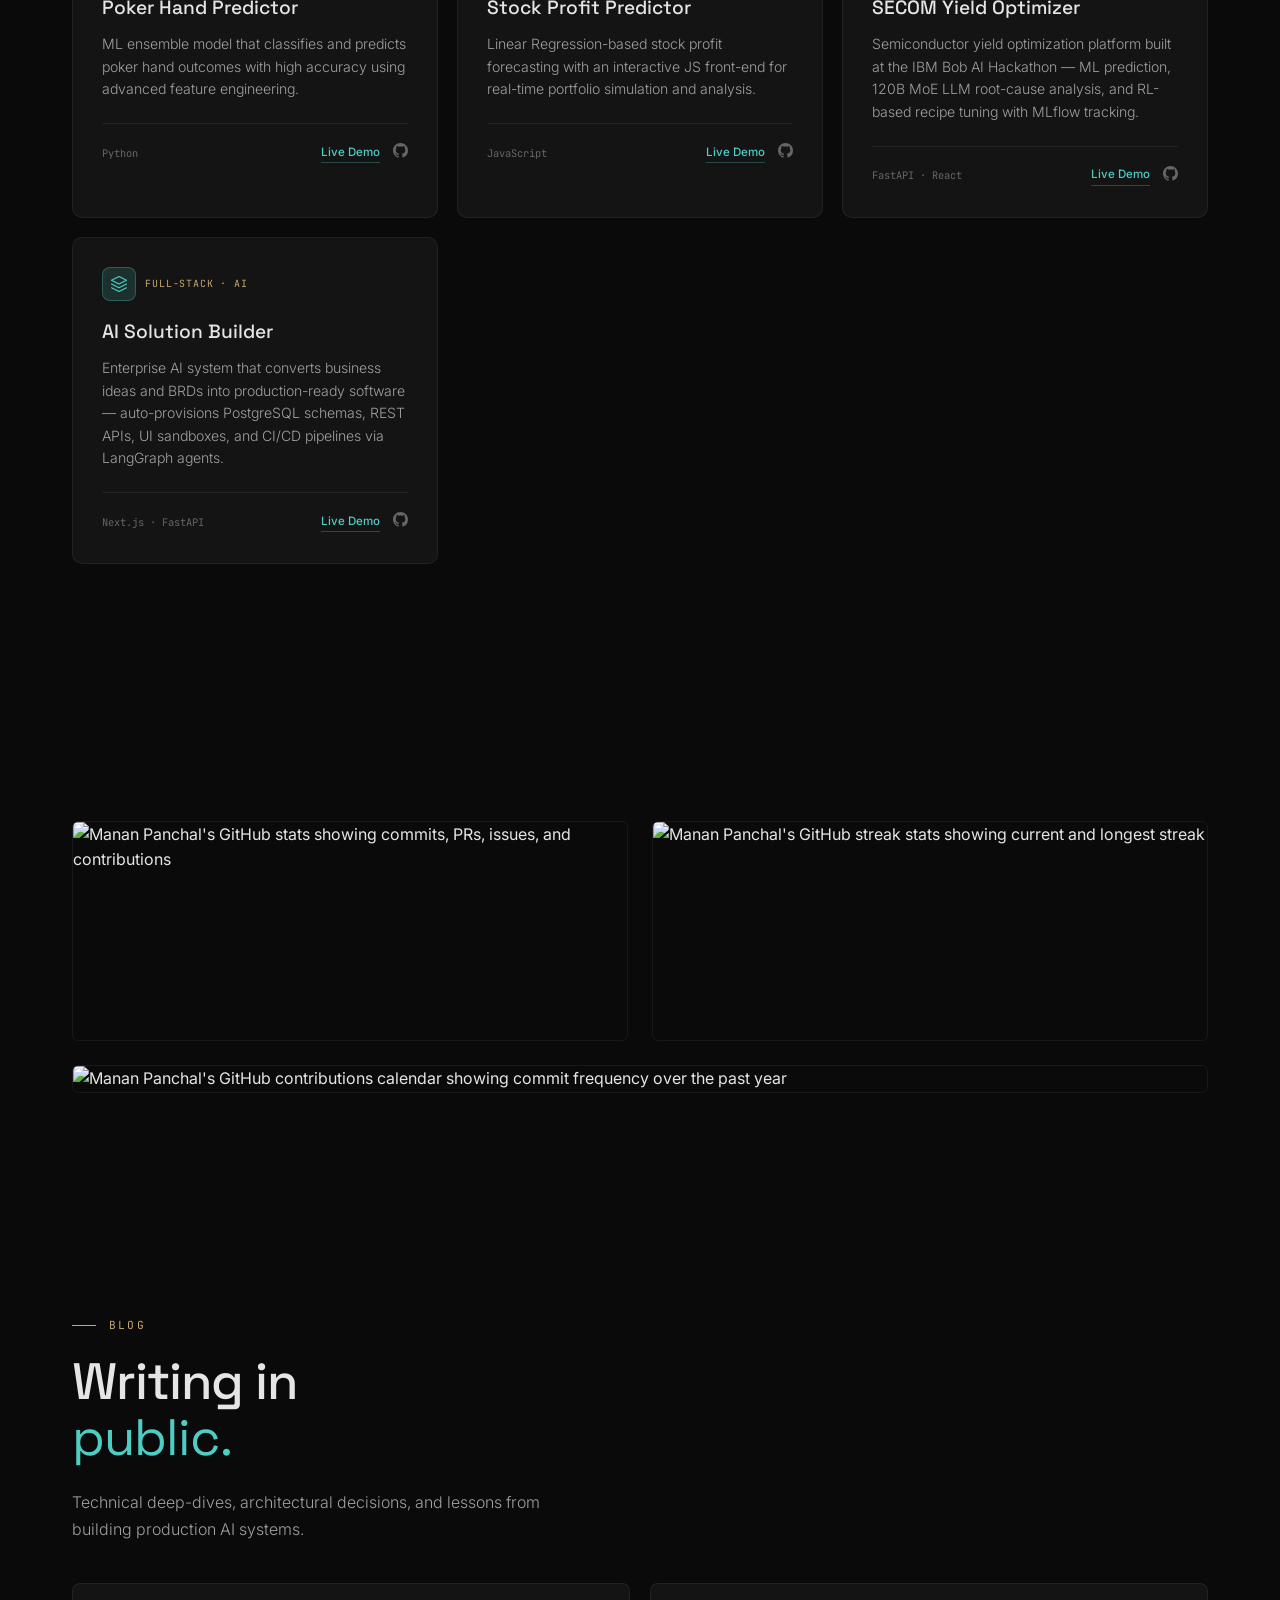
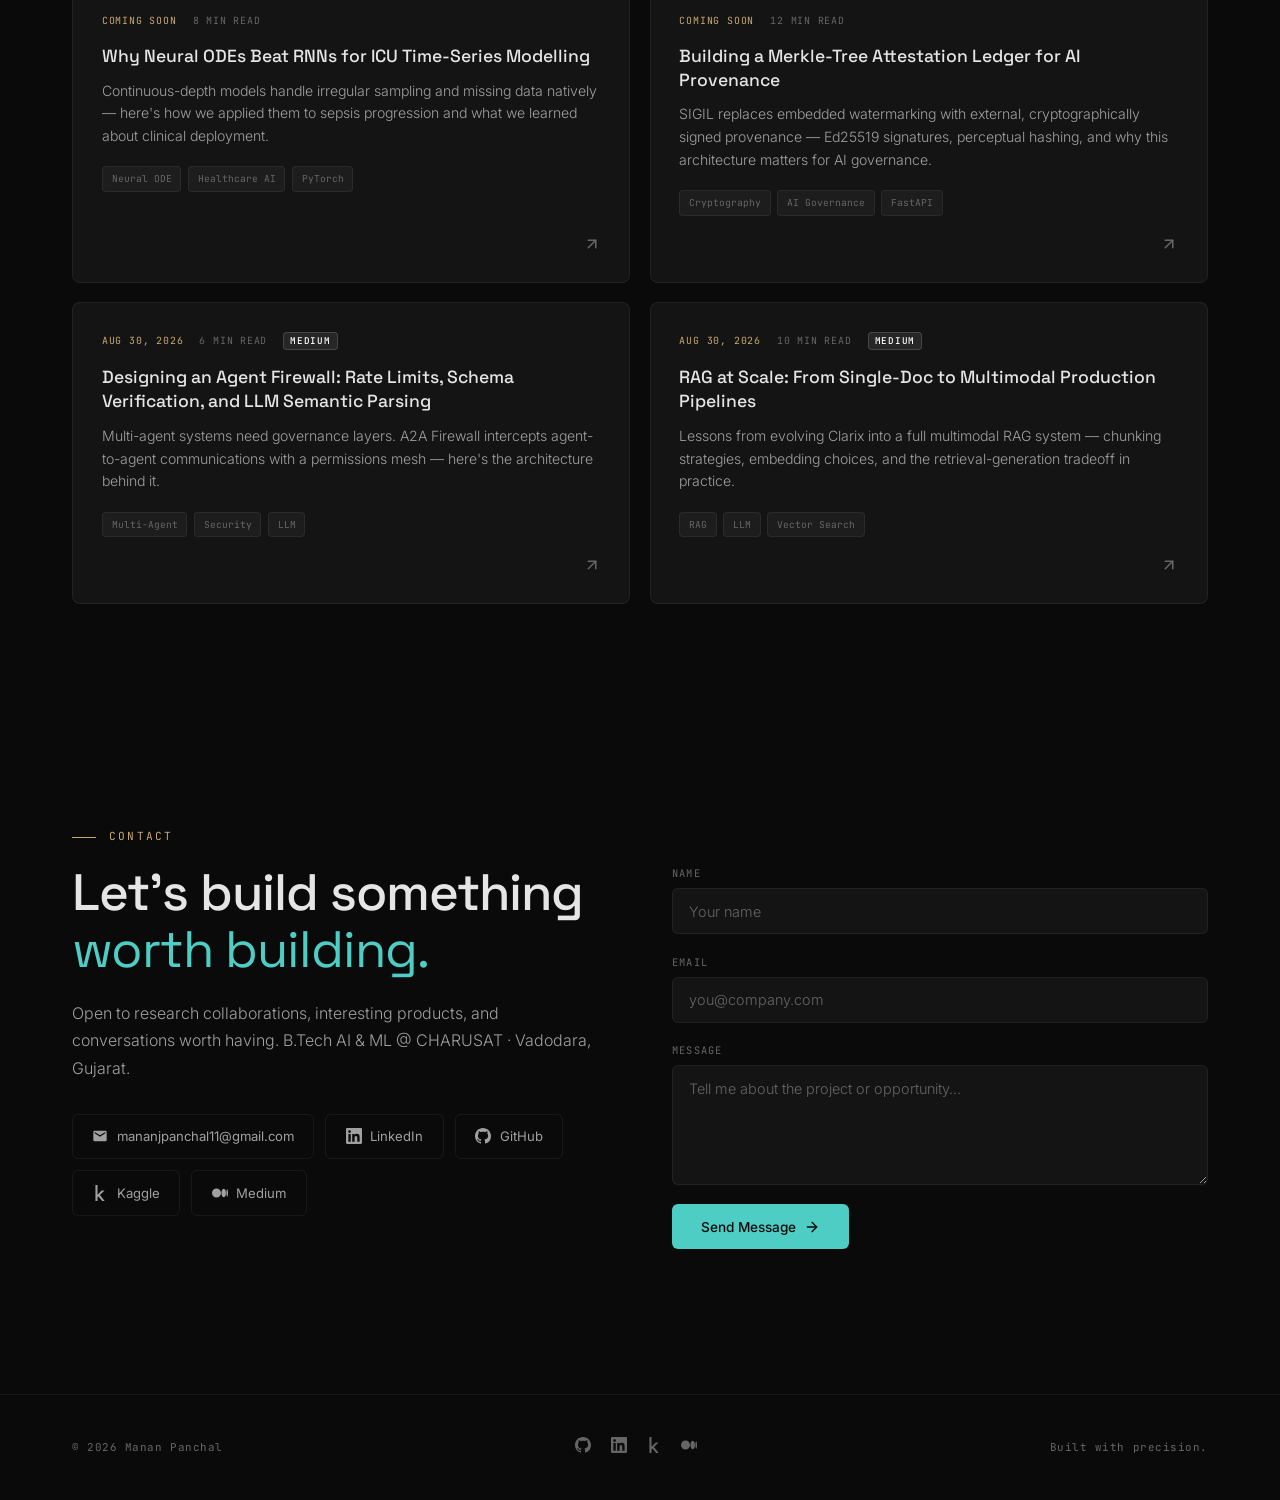
==== commit 9d2b2e0a: "feat: Update blogs with v2 content, architecture diagrams, and Medium links" ====
--- a/index.html
+++ b/index.html
@@ -678,6 +678,7 @@
             <div class="blog-meta">
               <span class="blog-date">Aug 30, 2026</span>
               <span class="blog-read">6 min read</span>
+              <span class="blog-platform">Medium</span>
             </div>
             <h3 class="blog-title">Designing an Agent Firewall: Rate Limits, Schema Verification, and LLM Semantic Parsing</h3>
             <p class="blog-excerpt">Multi-agent systems need governance layers. A2A Firewall intercepts agent-to-agent communications with a permissions mesh &mdash; here's the architecture behind it.</p>
@@ -695,6 +696,7 @@
             <div class="blog-meta">
               <span class="blog-date">Aug 30, 2026</span>
               <span class="blog-read">10 min read</span>
+              <span class="blog-platform">Medium</span>
             </div>
             <h3 class="blog-title">RAG at Scale: From Single-Doc to Multimodal Production Pipelines</h3>
             <p class="blog-excerpt">Lessons from evolving Clarix into a full multimodal RAG system &mdash; chunking strategies, embedding choices, and the retrieval-generation tradeoff in practice.</p>
@@ -736,6 +738,10 @@
               <svg width="16" height="16" viewBox="0 0 24 24" fill="currentColor"><path d="M18.825 23.859c-.022.092-.117.141-.281.141h-3.139c-.187 0-.351-.082-.492-.248l-5.178-6.589-1.448 1.374v5.111c0 .235-.117.352-.351.352H5.505c-.236 0-.354-.117-.354-.352V.353c0-.233.118-.353.354-.353h2.431c.234 0 .351.12.351.353v14.343l6.203-6.272c.165-.165.33-.246.495-.246h3.239c.144 0 .236.06.285.18.046.149.034.255-.036.315l-6.555 6.344 6.836 8.507c.095.104.117.208.07.336z"/></svg>
               Kaggle
             </a>
+            <a href="https://medium.com/@mananjpanchal11" target="_blank" rel="noopener noreferrer" class="contact-pill">
+              <svg width="16" height="16" viewBox="0 0 1043.63 592.71" fill="currentColor"><path d="M588.67 296.36c0 163.67-131.78 296.35-294.33 296.35S0 460.03 0 296.36 131.78 0 294.34 0s294.33 132.69 294.33 296.36M911.56 296.36c0 154.06-65.89 279-147.17 279s-147.17-124.94-147.17-279 65.88-279 147.16-279 147.17 124.9 147.17 279M1043.63 296.36c0 138-23.17 249.94-51.76 249.94s-51.75-111.91-51.75-249.94 23.17-249.94 51.75-249.94 51.76 111.9 51.76 249.94"/></svg>
+              Medium
+            </a>
           </div>
         </div>
         <div class="contact-right">
@@ -775,6 +781,7 @@
         <a href="https://github.com/mananjp" target="_blank" rel="noopener noreferrer" class="footer-link"><svg width="16" height="16" viewBox="0 0 24 24" fill="currentColor"><path d="M12 0C5.37 0 0 5.37 0 12c0 5.31 3.435 9.795 8.205 11.385.6.105.825-.255.825-.57 0-.285-.015-1.23-.015-2.235-3.015.555-3.795-.735-4.035-1.41-.135-.345-.72-1.41-1.23-1.695-.42-.225-1.02-.78-.015-.795.945-.015 1.62.87 1.845 1.23 1.08 1.815 2.805 1.305 3.495.99.105-.78.42-1.305.765-1.605-2.67-.3-5.46-1.335-5.46-5.925 0-1.305.465-2.385 1.23-3.225-.12-.3-.54-1.53.12-3.18 0 0 1.005-.315 3.3 1.23.96-.27 1.98-.405 3-.405s2.04.135 3 .405c2.295-1.56 3.3-1.23 3.3-1.23.66 1.65.24 2.88.12 3.18.765.84 1.23 1.905 1.23 3.225 0 4.605-2.805 5.625-5.475 5.925.435.375.81 1.095.81 2.22 0 1.605-.015 2.895-.015 3.3 0 .315.225.69.825.57A12.02 12.02 0 0 0 24 12c0-6.63-5.37-12-12-12z"/></svg></a>
         <a href="https://www.linkedin.com/in/manan-panchal-623516373/" target="_blank" rel="noopener noreferrer" class="footer-link"><svg width="16" height="16" viewBox="0 0 24 24" fill="currentColor"><path d="M20.447 20.452h-3.554v-5.569c0-1.328-.027-3.037-1.852-3.037-1.853 0-2.136 1.445-2.136 2.939v5.667H9.351V9h3.414v1.561h.046c.477-.9 1.637-1.85 3.37-1.85 3.601 0 4.267 2.37 4.267 5.455v6.286zM5.337 7.433a2.062 2.062 0 0 1-2.063-2.065 2.064 2.064 0 1 1 2.063 2.065zm1.782 13.019H3.555V9h3.564v11.452zM22.225 0H1.771C.792 0 0 .774 0 1.729v20.542C0 23.227.792 24 1.771 24h20.451C23.2 24 24 23.227 24 22.271V1.729C24 .774 23.2 0 22.222 0h.003z"/></svg></a>
         <a href="https://www.kaggle.com/mananpanchal18" target="_blank" rel="noopener noreferrer" class="footer-link"><svg width="16" height="16" viewBox="0 0 24 24" fill="currentColor"><path d="M18.825 23.859c-.022.092-.117.141-.281.141h-3.139c-.187 0-.351-.082-.492-.248l-5.178-6.589-1.448 1.374v5.111c0 .235-.117.352-.351.352H5.505c-.236 0-.354-.117-.354-.352V.353c0-.233.118-.353.354-.353h2.431c.234 0 .351.12.351.353v14.343l6.203-6.272c.165-.165.33-.246.495-.246h3.239c.144 0 .236.06.285.18.046.149.034.255-.036.315l-6.555 6.344 6.836 8.507c.095.104.117.208.07.336z"/></svg></a>
+        <a href="https://medium.com/@mananjpanchal11" target="_blank" rel="noopener noreferrer" class="footer-link" aria-label="Medium"><svg width="16" height="16" viewBox="0 0 1043.63 592.71" fill="currentColor"><path d="M588.67 296.36c0 163.67-131.78 296.35-294.33 296.35S0 460.03 0 296.36 131.78 0 294.34 0s294.33 132.69 294.33 296.36M911.56 296.36c0 154.06-65.89 279-147.17 279s-147.17-124.94-147.17-279 65.88-279 147.16-279 147.17 124.9 147.17 279M1043.63 296.36c0 138-23.17 249.94-51.76 249.94s-51.75-111.91-51.75-249.94 23.17-249.94 51.75-249.94 51.76 111.9 51.76 249.94"/></svg></a>
       </div>
       <span class="footer-mono">Built with precision.</span>
     </div>
--- a/assets/style.css
+++ b/assets/style.css
@@ -1261,6 +1261,19 @@
   color: var(--gold);
 }
 
+.blog-platform {
+  font-family: var(--f-mono);
+  font-size: 0.58rem;
+  font-weight: 500;
+  letter-spacing: 0.08em;
+  text-transform: uppercase;
+  color: #fff;
+  background: rgba(255, 255, 255, 0.08);
+  border: 1px solid rgba(255, 255, 255, 0.15);
+  padding: 1px 6px;
+  border-radius: 4px;
+}
+
 .blog-title {
   font-family: var(--f-display);
   font-size: 1.1rem;
